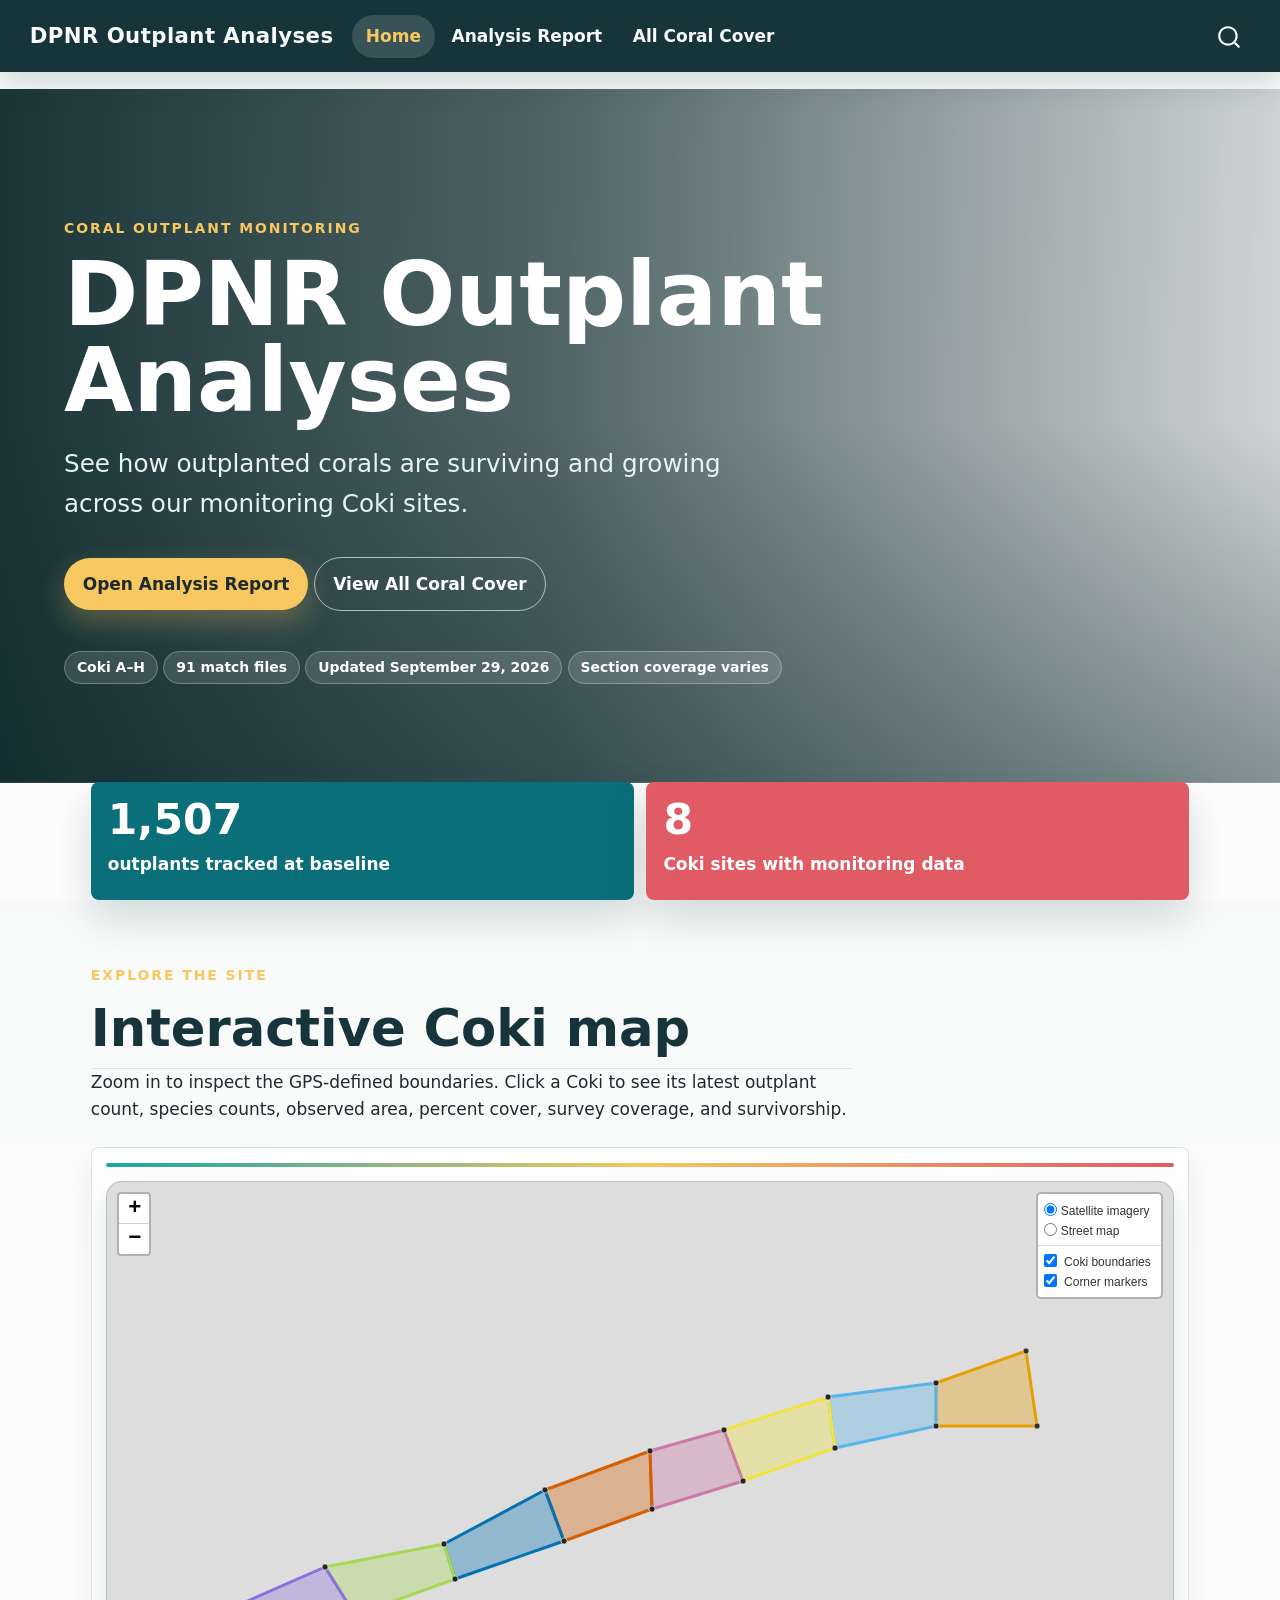
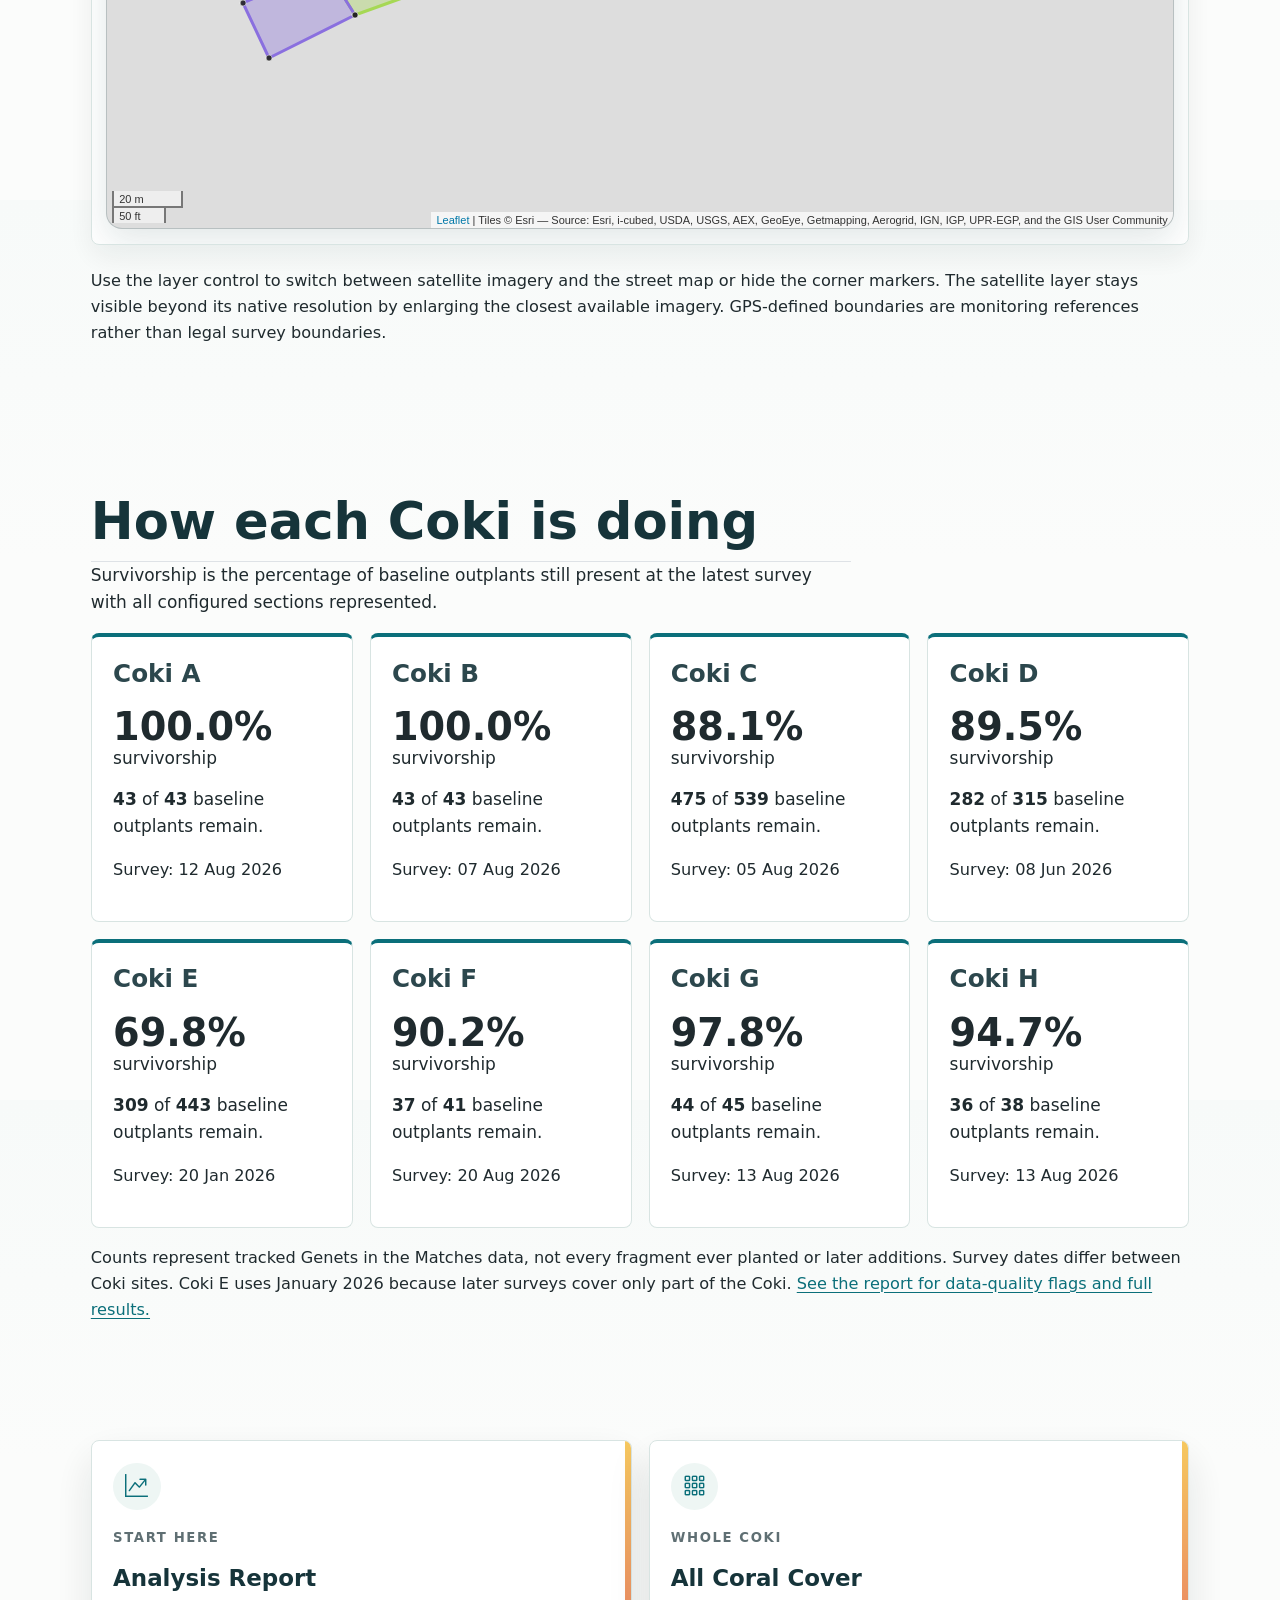
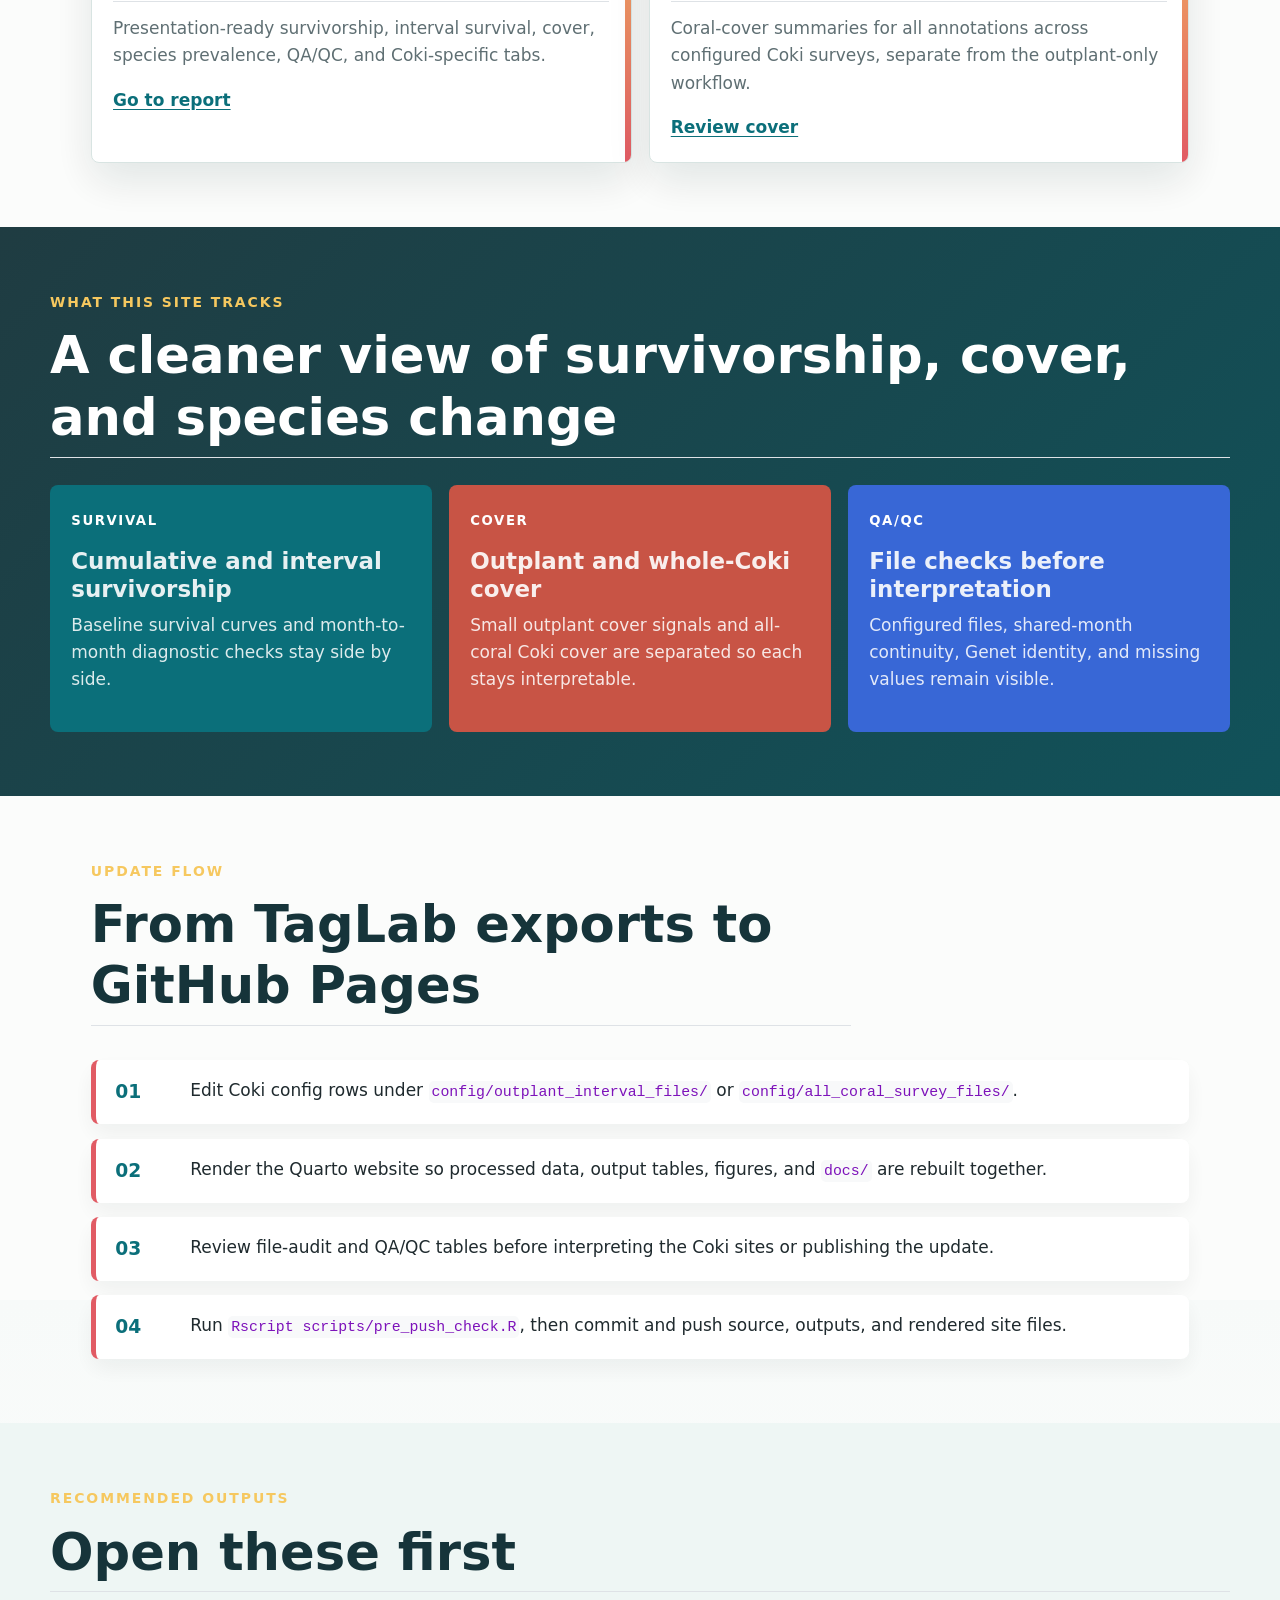
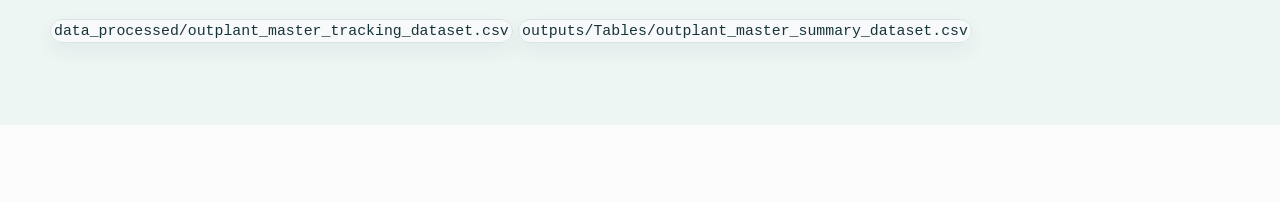
==== docs/index.html @ 427ce6a0 "Refresh cached report figures" ====
<!DOCTYPE html>
<html xmlns="http://www.w3.org/1999/xhtml" lang="en" xml:lang="en"><head>

<meta charset="utf-8">
<meta name="generator" content="quarto-1.5.57">

<meta name="viewport" content="width=device-width, initial-scale=1.0, user-scalable=yes">


<title>DPNR Outplant Analyses</title>
<style>
code{white-space: pre-wrap;}
span.smallcaps{font-variant: small-caps;}
div.columns{display: flex; gap: min(4vw, 1.5em);}
div.column{flex: auto; overflow-x: auto;}
div.hanging-indent{margin-left: 1.5em; text-indent: -1.5em;}
ul.task-list{list-style: none;}
ul.task-list li input[type="checkbox"] {
  width: 0.8em;
  margin: 0 0.8em 0.2em -1em; /* quarto-specific, see https://github.com/quarto-dev/quarto-cli/issues/4556 */ 
  vertical-align: middle;
}
</style>


<script src="site_libs/quarto-nav/quarto-nav.js"></script>
<script src="site_libs/quarto-nav/headroom.min.js"></script>
<script src="site_libs/clipboard/clipboard.min.js"></script>
<script src="site_libs/quarto-search/autocomplete.umd.js"></script>
<script src="site_libs/quarto-search/fuse.min.js"></script>
<script src="site_libs/quarto-search/quarto-search.js"></script>
<meta name="quarto:offset" content="./">
<script src="site_libs/quarto-html/quarto.js"></script>
<script src="site_libs/quarto-html/popper.min.js"></script>
<script src="site_libs/quarto-html/tippy.umd.min.js"></script>
<script src="site_libs/quarto-html/anchor.min.js"></script>
<link href="site_libs/quarto-html/tippy.css" rel="stylesheet">
<link href="site_libs/quarto-html/quarto-syntax-highlighting.css" rel="stylesheet" id="quarto-text-highlighting-styles">
<script src="site_libs/bootstrap/bootstrap.min.js"></script>
<link href="site_libs/bootstrap/bootstrap-icons.css" rel="stylesheet">
<link href="site_libs/bootstrap/bootstrap.min.css" rel="stylesheet" id="quarto-bootstrap" data-mode="light">
<script id="quarto-search-options" type="application/json">{
  "location": "navbar",
  "copy-button": false,
  "collapse-after": 3,
  "panel-placement": "end",
  "type": "overlay",
  "limit": 50,
  "keyboard-shortcut": [
    "f",
    "/",
    "s"
  ],
  "show-item-context": false,
  "language": {
    "search-no-results-text": "No results",
    "search-matching-documents-text": "matching documents",
    "search-copy-link-title": "Copy link to search",
    "search-hide-matches-text": "Hide additional matches",
    "search-more-match-text": "more match in this document",
    "search-more-matches-text": "more matches in this document",
    "search-clear-button-title": "Clear",
    "search-text-placeholder": "",
    "search-detached-cancel-button-title": "Cancel",
    "search-submit-button-title": "Submit",
    "search-label": "Search"
  }
}</script>
<link href="site_libs/htmltools-fill-0.5.8.1/fill.css" rel="stylesheet">
<script src="site_libs/htmlwidgets-1.6.4/htmlwidgets.js"></script>
<script src="site_libs/jquery-3.6.0/jquery-3.6.0.min.js"></script>
<link href="site_libs/leaflet-1.3.1/leaflet.css" rel="stylesheet">
<script src="site_libs/leaflet-1.3.1/leaflet.js"></script>
<link href="site_libs/leafletfix-1.0.0/leafletfix.css" rel="stylesheet">
<script src="site_libs/proj4-2.6.2/proj4.min.js"></script>
<script src="site_libs/Proj4Leaflet-1.0.1/proj4leaflet.js"></script>
<link href="site_libs/rstudio_leaflet-1.3.1/rstudio_leaflet.css" rel="stylesheet">
<script src="site_libs/leaflet-binding-2.2.3/leaflet.js"></script>
<script src="site_libs/leaflet-providers-2.0.0/leaflet-providers_2.0.0.js"></script>
<script src="site_libs/leaflet-providers-plugin-2.2.3/leaflet-providers-plugin.js"></script>


</head>

<body class="nav-fixed">

<div id="quarto-search-results"></div>
  <header id="quarto-header" class="headroom fixed-top">
    <nav class="navbar navbar-expand-lg " data-bs-theme="dark">
      <div class="navbar-container container-fluid">
      <div class="navbar-brand-container mx-auto">
    <a class="navbar-brand" href="./index.html">
    <span class="navbar-title">DPNR Outplant Analyses</span>
    </a>
  </div>
            <div id="quarto-search" class="" title="Search"></div>
          <button class="navbar-toggler" type="button" data-bs-toggle="collapse" data-bs-target="#navbarCollapse" aria-controls="navbarCollapse" role="menu" aria-expanded="false" aria-label="Toggle navigation" onclick="if (window.quartoToggleHeadroom) { window.quartoToggleHeadroom(); }">
  <span class="navbar-toggler-icon"></span>
</button>
          <div class="collapse navbar-collapse" id="navbarCollapse">
            <ul class="navbar-nav navbar-nav-scroll me-auto">
  <li class="nav-item">
    <a class="nav-link active" href="./index.html" aria-current="page"> 
<span class="menu-text">Home</span></a>
  </li>  
  <li class="nav-item">
    <a class="nav-link" href="./coral_survivorship_report.html"> 
<span class="menu-text">Analysis Report</span></a>
  </li>  
  <li class="nav-item">
    <a class="nav-link" href="./all_coral_cover.html"> 
<span class="menu-text">All Coral Cover</span></a>
  </li>  
</ul>
          </div> <!-- /navcollapse -->
            <div class="quarto-navbar-tools">
</div>
      </div> <!-- /container-fluid -->
    </nav>
</header>
<!-- content -->
<div id="quarto-content" class="quarto-container page-columns page-rows-contents page-layout-full page-navbar">
<!-- sidebar -->
<!-- margin-sidebar -->
    
<!-- main -->
<main class="content column-page" id="quarto-document-content">

<header id="title-block-header" class="quarto-title-block default">
<div class="quarto-title">
<h1 class="title">DPNR Outplant Analyses</h1>
</div>



<div class="quarto-title-meta column-page">

    
  
    
  </div>
  


</header>


<style>
#title-block-header {
  display: none;
}
</style>
<section class="site-hero" aria-labelledby="home-title">
<div class="site-hero__content">
<p class="site-kicker">
Coral outplant monitoring
</p>
<h1 id="home-title">
DPNR Outplant Analyses
</h1>
<p class="site-hero__lede">
See how outplanted corals are surviving and growing across our monitoring plots.
</p>
<div class="site-hero__actions" aria-label="Primary pages">
<p><a class="site-button site-button--primary" href="coral_survivorship_report.html">Open Analysis Report</a> <a class="site-button site-button--secondary" href="all_coral_cover.html">View All Coral Cover</a></p>
</div>
<div class="site-hero__chips" aria-label="Current report scope">
<p><span>Plots A–H</span> <span>91 match files</span> <span>Updated September 29, 2026</span> <span>Section coverage varies</span></p>
</div>
</div>
</section>
<section class="home-band home-band--metrics" aria-label="Outplant overview">
<div class="metric-strip">
<div class="metric-tile metric-tile--teal">
<span>1,507</span>
<p>
outplants tracked at baseline
</p>
</div>
<div class="metric-tile metric-tile--coral">
<span>8</span>
<p>
plots with monitoring data
</p>
</div>
</div>
</section>
<section class="home-band home-band--map" aria-label="Interactive Coki map">
<div class="home-section-heading">
<p class="site-kicker">
Explore the site
</p>
<h2 class="anchored">
Interactive Coki map
</h2>
<p>
Zoom in to inspect the GPS-defined boundaries. Click a Coki to see its latest outplant count, species counts, observed area, percent cover, survey coverage, and survivorship.
</p>
</div>
<div class="cell">
<div class="cell-output-display">
<div class="leaflet html-widget html-fill-item" id="htmlwidget-9a1871b6b55b2df17055" style="width:100%;height:500px;"></div>
<script type="application/json" data-for="htmlwidget-9a1871b6b55b2df17055">{"x":{"options":{"minZoom":15,"maxZoom":22,"crs":{"crsClass":"L.CRS.EPSG3857","code":null,"proj4def":null,"projectedBounds":null,"options":{}},"zoomControl":true},"calls":[{"method":"addProviderTiles","args":["Esri.WorldImagery",null,"Satellite imagery",{"minZoom":0,"maxZoom":22,"maxNativeZoom":19,"tileSize":256,"subdomains":"abc","errorTileUrl":"","tms":false,"noWrap":false,"zoomOffset":0,"zoomReverse":false,"opacity":1,"zIndex":1,"detectRetina":false}]},{"method":"addProviderTiles","args":["OpenStreetMap.Mapnik",null,"Street map",{"minZoom":0,"maxZoom":22,"maxNativeZoom":19,"tileSize":256,"subdomains":"abc","errorTileUrl":"","tms":false,"noWrap":false,"zoomOffset":0,"zoomReverse":false,"opacity":1,"zIndex":1,"detectRetina":false}]},{"method":"addPolygons","args":[[[[{"lng":[-64.86405999999999,-64.86403,-64.8643,-64.8643,-64.86405999999999],"lat":[18.35094,18.35075,18.35075,18.35086,18.35094]}]],[[{"lng":[-64.864589,-64.864572,-64.8643,-64.8643,-64.864589],"lat":[18.350825,18.350694,18.35075,18.35086,18.350825]}]],[[{"lng":[-64.864589,-64.864572,-64.864818,-64.864868,-64.864589],"lat":[18.350825,18.350694,18.35061,18.35074,18.350825]}]],[[{"lng":[-64.86506802,-64.86506299,-64.864818,-64.864868,-64.86506802],"lat":[18.35068703,18.350538,18.35061,18.35074,18.35068703]}]],[[{"lng":[-64.86506802,-64.86506299,-64.86529903,-64.86534798,-64.86506802],"lat":[18.35068703,18.350538,18.35045803,18.35058703,18.35068703]}]],[[{"lng":[-64.86562000000001,-64.86559,-64.86529903,-64.86534798,-64.86562000000001],"lat":[18.35045,18.35036,18.35045803,18.35058703,18.35045]}]],[[{"lng":[-64.86562000000001,-64.86559,-64.86586,-64.86593999999999,-64.86562000000001],"lat":[18.35045,18.35036,18.35027,18.35039,18.35045]}]],[[{"lng":[-64.86615999999999,-64.86609,-64.86586,-64.86593999999999,-64.86615999999999],"lat":[18.3503,18.35016,18.35027,18.35039,18.3503]}]]],null,"Coki boundaries",{"interactive":true,"className":"","stroke":true,"color":["#E69F00","#56B4E9","#F0E442","#CC79A7","#D55E00","#0072B2","#A6D854","#8A6FDF"],"weight":3,"opacity":1,"fill":true,"fillColor":["#E69F00","#56B4E9","#F0E442","#CC79A7","#D55E00","#0072B2","#A6D854","#8A6FDF"],"fillOpacity":0.34,"smoothFactor":1,"noClip":false},["<div class='coki-map-popup'><h3>Coki A<\/h3><p><strong>Latest outplant snapshot:<\/strong> 12 Aug 2026<br><strong>Survey coverage:<\/strong> All configured sections<\/p><p><strong>Outplants present:<\/strong> 43<br><strong>Observed outplant area:<\/strong> 0.0755 m²<br><strong>Outplant cover:<\/strong> 0.0157% of the 480 m² Coki<\/p><p><strong>Species counts<\/strong><\/p><ul><li><em>Porites porites<\/em>: 24<\/li><li><em>Orbicella annularis<\/em>: 19<\/li><\/ul><p><strong>Cumulative survivorship:<\/strong> 100.0% (43 of 43)<br><small>Latest complete-section survivorship survey: 12 Aug 2026<\/small><\/p><\/div>","<div class='coki-map-popup'><h3>Coki B<\/h3><p><strong>Latest outplant snapshot:<\/strong> 07 Aug 2026<br><strong>Survey coverage:<\/strong> All configured sections<\/p><p><strong>Outplants present:<\/strong> 75<br><strong>Observed outplant area:<\/strong> 0.0927 m²<br><strong>Outplant cover:<\/strong> 0.0193% of the 480 m² Coki<\/p><p><strong>Species counts<\/strong><\/p><ul><li><em>Porites porites<\/em>: 27<\/li><li><em>Orbicella annularis<\/em>: 24<\/li><li><em>Montastraea cavernosa<\/em>: 23<\/li><li><em>Pseudodiploria strigosa<\/em>: 1<\/li><\/ul><p><strong>Cumulative survivorship:<\/strong> 100.0% (43 of 43)<br><small>Latest complete-section survivorship survey: 07 Aug 2026<\/small><\/p><\/div>","<div class='coki-map-popup'><h3>Coki C<\/h3><p><strong>Latest outplant snapshot:<\/strong> 05 Aug 2026<br><strong>Survey coverage:<\/strong> All configured sections<\/p><p><strong>Outplants present:<\/strong> 498<br><strong>Observed outplant area:<\/strong> 0.3278 m²<br><strong>Outplant cover:<\/strong> 0.0683% of the 480 m² Coki<\/p><p><strong>Species counts<\/strong><\/p><ul><li><em>Montastraea cavernosa<\/em>: 165<\/li><li><em>Porites porites<\/em>: 160<\/li><li><em>Orbicella franksi<\/em>: 120<\/li><li><em>Orbicella annularis<\/em>: 38<\/li><li><em>Orbicella faveolata<\/em>: 15<\/li><\/ul><p><strong>Cumulative survivorship:<\/strong> 88.1% (475 of 539)<br><small>Latest complete-section survivorship survey: 05 Aug 2026<\/small><\/p><\/div>","<div class='coki-map-popup'><h3>Coki D<\/h3><p><strong>Latest outplant snapshot:<\/strong> 08 Jun 2026<br><strong>Survey coverage:<\/strong> All configured sections<\/p><p><strong>Outplants present:<\/strong> 282<br><strong>Observed outplant area:<\/strong> 0.2134 m²<br><strong>Outplant cover:<\/strong> 0.0445% of the 480 m² Coki<\/p><p><strong>Species counts<\/strong><\/p><ul><li><em>Porites porites<\/em>: 157<\/li><li><em>Orbicella annularis<\/em>: 65<\/li><li><em>Montastraea cavernosa<\/em>: 47<\/li><li><em>Orbicella franksi<\/em>: 11<\/li><li><em>Unidentified coral<\/em>: 2<\/li><\/ul><p><strong>Cumulative survivorship:<\/strong> 89.5% (282 of 315)<br><small>Latest complete-section survivorship survey: 08 Jun 2026<\/small><\/p><\/div>","<div class='coki-map-popup'><h3>Coki E<\/h3><p><strong>Latest outplant snapshot:<\/strong> 04 May 2026<br><strong>Survey coverage:<\/strong> Partial coverage: 2 of 4 sections<\/p><p><strong>Outplants present:<\/strong> 574<br><strong>Observed outplant area:<\/strong> 0.7230 m²<br><strong>Outplant cover:<\/strong> 0.1506% of the 480 m² Coki<\/p><p><strong>Species counts<\/strong><\/p><ul><li><em>Orbicella annularis<\/em>: 233<\/li><li><em>Pseudodiploria strigosa<\/em>: 135<\/li><li><em>Montastraea cavernosa<\/em>: 60<\/li><li><em>Orbicella franksi<\/em>: 53<\/li><li><em>Diploria labyrinthiformis<\/em>: 45<\/li><li><em>Orbicella faveolata<\/em>: 42<\/li><li><em>Acropora palmata<\/em>: 5<\/li><li><em>Acropora cervicornis<\/em>: 1<\/li><\/ul><p><strong>Cumulative survivorship:<\/strong> 69.8% (309 of 443)<br><small>Latest complete-section survivorship survey: 20 Jan 2026<\/small><\/p><\/div>","<div class='coki-map-popup'><h3>Coki F<\/h3><p><strong>Latest outplant snapshot:<\/strong> 20 Aug 2026<br><strong>Survey coverage:<\/strong> All configured sections<\/p><p><strong>Outplants present:<\/strong> 38<br><strong>Observed outplant area:<\/strong> 0.0520 m²<br><strong>Outplant cover:<\/strong> 0.0108% of the 480 m² Coki<\/p><p><strong>Species counts<\/strong><\/p><ul><li><em>Orbicella annularis<\/em>: 19<\/li><li><em>Porites porites<\/em>: 19<\/li><\/ul><p><strong>Cumulative survivorship:<\/strong> 90.2% (37 of 41)<br><small>Latest complete-section survivorship survey: 20 Aug 2026<\/small><\/p><\/div>","<div class='coki-map-popup'><h3>Coki G<\/h3><p><strong>Latest outplant snapshot:<\/strong> 13 Aug 2026<br><strong>Survey coverage:<\/strong> All configured sections<\/p><p><strong>Outplants present:<\/strong> 44<br><strong>Observed outplant area:<\/strong> 0.0626 m²<br><strong>Outplant cover:<\/strong> 0.0130% of the 480 m² Coki<\/p><p><strong>Species counts<\/strong><\/p><ul><li><em>Porites porites<\/em>: 27<\/li><li><em>Orbicella annularis<\/em>: 17<\/li><\/ul><p><strong>Cumulative survivorship:<\/strong> 97.8% (44 of 45)<br><small>Latest complete-section survivorship survey: 13 Aug 2026<\/small><\/p><\/div>","<div class='coki-map-popup'><h3>Coki H<\/h3><p><strong>Latest outplant snapshot:<\/strong> 13 Aug 2026<br><strong>Survey coverage:<\/strong> All configured sections<\/p><p><strong>Outplants present:<\/strong> 40<br><strong>Observed outplant area:<\/strong> 0.0546 m²<br><strong>Outplant cover:<\/strong> 0.0114% of the 480 m² Coki<\/p><p><strong>Species counts<\/strong><\/p><ul><li><em>Porites porites<\/em>: 22<\/li><li><em>Orbicella annularis<\/em>: 18<\/li><\/ul><p><strong>Cumulative survivorship:<\/strong> 94.7% (36 of 38)<br><small>Latest complete-section survivorship survey: 13 Aug 2026<\/small><\/p><\/div>"],null,["Coki A","Coki B","Coki C","Coki D","Coki E","Coki F","Coki G","Coki H"],{"interactive":false,"permanent":true,"direction":"center","opacity":1,"offset":[0,0],"textsize":"10px","textOnly":true,"style":{"font-weight":"700","font-size":"13px","color":"#ffffff","text-shadow":"0 1px 3px #000"},"className":"","sticky":true},{"weight":5,"fillOpacity":0.55,"bringToFront":true}]},{"method":"addCircleMarkers","args":[[18.35094,18.35075,18.35075,18.35086,18.350825,18.350694,18.35075,18.35086,18.350825,18.350694,18.35061,18.35074,18.35068703,18.350538,18.35061,18.35074,18.35068703,18.350538,18.35045803,18.35058703,18.35045,18.35036,18.35045803,18.35058703,18.35045,18.35036,18.35027,18.35039,18.3503,18.35016,18.35027,18.35039],[-64.86405999999999,-64.86403,-64.8643,-64.8643,-64.864589,-64.864572,-64.8643,-64.8643,-64.864589,-64.864572,-64.864818,-64.864868,-64.86506802,-64.86506299,-64.864818,-64.864868,-64.86506802,-64.86506299,-64.86529903,-64.86534798,-64.86562000000001,-64.86559,-64.86529903,-64.86534798,-64.86562000000001,-64.86559,-64.86586,-64.86593999999999,-64.86615999999999,-64.86609,-64.86586,-64.86593999999999],3,null,"Corner markers",{"interactive":true,"className":"","stroke":true,"color":"#ffffff","weight":1,"opacity":0.5,"fill":true,"fillColor":"#222222","fillOpacity":0.9},null,null,["<strong>Coki A M1<\/strong><br>Latitude: 18.3509400<br>Longitude: -64.8640600<br>Depth: 49.0 ft (14.94 m)","<strong>Coki A M2<\/strong><br>Latitude: 18.3507500<br>Longitude: -64.8640300<br>Depth: 31.0 ft (9.45 m)","<strong>Coki A M3<\/strong><br>Latitude: 18.3507500<br>Longitude: -64.8643000<br>Depth: 30.0 ft (9.14 m)","<strong>Coki A M4<\/strong><br>Latitude: 18.3508600<br>Longitude: -64.8643000<br>Depth: 51.0 ft (15.54 m)","<strong>Coki B M1<\/strong><br>Latitude: 18.3508250<br>Longitude: -64.8645890<br>Depth: 45.0 ft (13.72 m)","<strong>Coki B M2<\/strong><br>Latitude: 18.3506940<br>Longitude: -64.8645720<br>Depth: 25.0 ft (7.62 m)","<strong>Coki B M3<\/strong><br>Latitude: 18.3507500<br>Longitude: -64.8643000<br>Depth: 30.0 ft (9.14 m)","<strong>Coki B M4<\/strong><br>Latitude: 18.3508600<br>Longitude: -64.8643000<br>Depth: 51.0 ft (15.54 m)","<strong>Coki C M1<\/strong><br>Latitude: 18.3508250<br>Longitude: -64.8645890<br>Depth: 45.0 ft (13.72 m)","<strong>Coki C M2<\/strong><br>Latitude: 18.3506940<br>Longitude: -64.8645720<br>Depth: 25.0 ft (7.62 m)","<strong>Coki C M3<\/strong><br>Latitude: 18.3506100<br>Longitude: -64.8648180<br>Depth: 22.0 ft (6.71 m)","<strong>Coki C M4<\/strong><br>Latitude: 18.3507400<br>Longitude: -64.8648680<br>Depth: 42.0 ft (12.80 m)","<strong>Coki D M1<\/strong><br>Latitude: 18.3506870<br>Longitude: -64.8650680<br>Depth: 42.0 ft (12.80 m)","<strong>Coki D M2<\/strong><br>Latitude: 18.3505380<br>Longitude: -64.8650630<br>Depth: 22.0 ft (6.71 m)","<strong>Coki D M3<\/strong><br>Latitude: 18.3506100<br>Longitude: -64.8648180<br>Depth: 22.0 ft (6.71 m)","<strong>Coki D M4<\/strong><br>Latitude: 18.3507400<br>Longitude: -64.8648680<br>Depth: 41.0 ft (12.50 m)","<strong>Coki E M1<\/strong><br>Latitude: 18.3506870<br>Longitude: -64.8650680<br>Depth: 42.0 ft (12.80 m)","<strong>Coki E M2<\/strong><br>Latitude: 18.3505380<br>Longitude: -64.8650630<br>Depth: 22.0 ft (6.71 m)","<strong>Coki E M3<\/strong><br>Latitude: 18.3504580<br>Longitude: -64.8652990<br>Depth: 22.0 ft (6.71 m)","<strong>Coki E M4<\/strong><br>Latitude: 18.3505870<br>Longitude: -64.8653480<br>Depth: 41.0 ft (12.50 m)","<strong>Coki F M1<\/strong><br>Latitude: 18.3504500<br>Longitude: -64.8656200<br>Depth: 37.0 ft (11.28 m)","<strong>Coki F M2<\/strong><br>Latitude: 18.3503600<br>Longitude: -64.8655900<br>Depth: 20.0 ft (6.10 m)","<strong>Coki F M3<\/strong><br>Latitude: 18.3504580<br>Longitude: -64.8652990<br>Depth: 22.0 ft (6.71 m)","<strong>Coki F M4<\/strong><br>Latitude: 18.3505870<br>Longitude: -64.8653480<br>Depth: 41.0 ft (12.50 m)","<strong>Coki G M1<\/strong><br>Latitude: 18.3504500<br>Longitude: -64.8656200<br>Depth: 37.0 ft (11.28 m)","<strong>Coki G M2<\/strong><br>Latitude: 18.3503600<br>Longitude: -64.8655900<br>Depth: 20.0 ft (6.10 m)","<strong>Coki G M3<\/strong><br>Latitude: 18.3502700<br>Longitude: -64.8658600<br>Depth: 21.0 ft (6.40 m)","<strong>Coki G M4<\/strong><br>Latitude: 18.3503900<br>Longitude: -64.8659400<br>Depth: 38.0 ft (11.58 m)","<strong>Coki H M1<\/strong><br>Latitude: 18.3503000<br>Longitude: -64.8661600<br>Depth: 33.0 ft (10.06 m)","<strong>Coki H M2<\/strong><br>Latitude: 18.3501600<br>Longitude: -64.8660900<br>Depth: 19.0 ft (5.79 m)","<strong>Coki H M3<\/strong><br>Latitude: 18.3502700<br>Longitude: -64.8658600<br>Depth: 21.0 ft (6.40 m)","<strong>Coki H M4<\/strong><br>Latitude: 18.3503900<br>Longitude: -64.8659400<br>Depth: 38.0 ft (11.58 m)"],null,null,{"interactive":false,"permanent":false,"direction":"auto","opacity":1,"offset":[0,0],"textsize":"10px","textOnly":false,"className":"","sticky":true},null]},{"method":"addLayersControl","args":[["Satellite imagery","Street map"],["Coki boundaries","Corner markers"],{"collapsed":false,"autoZIndex":true,"position":"topright"}]},{"method":"addScaleBar","args":[{"maxWidth":100,"metric":true,"imperial":true,"updateWhenIdle":true,"position":"bottomleft"}]}],"limits":{"lat":[18.35016,18.35094],"lng":[-64.86615999999999,-64.86403]},"fitBounds":[18.35016,-64.86615999999999,18.35094,-64.86403,[]]},"evals":[],"jsHooks":[]}</script>
</div>
</div>
<p class="overview-note">
Use the layer control to switch between satellite imagery and the street map or hide the corner markers. The satellite layer stays visible beyond its native resolution by enlarging the closest available imagery. GPS-defined boundaries are monitoring references rather than legal survey boundaries.
</p>
</section>
<section class="home-band" aria-label="Survivorship by plot">
<div class="home-section-heading">
<h2 class="anchored">
How each plot is doing
</h2>
<p>
Survivorship is the percentage of baseline outplants still present at the latest survey with all configured sections represented.
</p>
</div>
<div class="plot-overview-grid">
<article class="plot-overview-card">
<h3 class="anchored">
Plot A
</h3>
<p class="plot-overview-value">
100.0%<span>survivorship</span>
</p>
<p>
<strong>43</strong> of <strong>43</strong> baseline outplants remain.
</p>
<p class="plot-overview-date">
Survey: 12 Aug 2026
</p>
</article>
<article class="plot-overview-card">
<h3 class="anchored">
Plot B
</h3>
<p class="plot-overview-value">
100.0%<span>survivorship</span>
</p>
<p>
<strong>43</strong> of <strong>43</strong> baseline outplants remain.
</p>
<p class="plot-overview-date">
Survey: 07 Aug 2026
</p>
</article>
<article class="plot-overview-card">
<h3 class="anchored">
Plot C
</h3>
<p class="plot-overview-value">
88.1%<span>survivorship</span>
</p>
<p>
<strong>475</strong> of <strong>539</strong> baseline outplants remain.
</p>
<p class="plot-overview-date">
Survey: 05 Aug 2026
</p>
</article>
<article class="plot-overview-card">
<h3 class="anchored">
Plot D
</h3>
<p class="plot-overview-value">
89.5%<span>survivorship</span>
</p>
<p>
<strong>282</strong> of <strong>315</strong> baseline outplants remain.
</p>
<p class="plot-overview-date">
Survey: 08 Jun 2026
</p>
</article>
<article class="plot-overview-card">
<h3 class="anchored">
Plot E
</h3>
<p class="plot-overview-value">
69.8%<span>survivorship</span>
</p>
<p>
<strong>309</strong> of <strong>443</strong> baseline outplants remain.
</p>
<p class="plot-overview-date">
Survey: 20 Jan 2026
</p>
</article>
<article class="plot-overview-card">
<h3 class="anchored">
Plot F
</h3>
<p class="plot-overview-value">
90.2%<span>survivorship</span>
</p>
<p>
<strong>37</strong> of <strong>41</strong> baseline outplants remain.
</p>
<p class="plot-overview-date">
Survey: 20 Aug 2026
</p>
</article>
<article class="plot-overview-card">
<h3 class="anchored">
Plot G
</h3>
<p class="plot-overview-value">
97.8%<span>survivorship</span>
</p>
<p>
<strong>44</strong> of <strong>45</strong> baseline outplants remain.
</p>
<p class="plot-overview-date">
Survey: 13 Aug 2026
</p>
</article>
<article class="plot-overview-card">
<h3 class="anchored">
Plot H
</h3>
<p class="plot-overview-value">
94.7%<span>survivorship</span>
</p>
<p>
<strong>36</strong> of <strong>38</strong> baseline outplants remain.
</p>
<p class="plot-overview-date">
Survey: 13 Aug 2026
</p>
</article>
</div>
<p class="overview-note">
Counts represent tracked Genets in the Matches data, not every fragment ever planted or later additions. Survey dates differ between plots. Plot E uses January 2026 because later surveys cover only part of the plot. <a href="coral_survivorship_report.html">See the report for data-quality flags and full results.</a>
</p>
</section>
<section class="home-band home-band--intro" aria-label="Project overview">
<div class="home-grid home-grid--two">
<article class="home-feature">
<i class="bi bi-graph-up-arrow home-feature__icon" aria-hidden="true"></i>
<p class="home-feature__label">
Start here
</p>
<h2 class="anchored">
Analysis Report
</h2>
<p>
Presentation-ready survivorship, interval survival, cover, species prevalence, QA/QC, and plot-specific tabs.
</p>
<a href="coral_survivorship_report.html">Go to report</a>
</article>
<article class="home-feature">
<i class="bi bi-grid-3x3-gap home-feature__icon" aria-hidden="true"></i>
<p class="home-feature__label">
Whole plot
</p>
<h2 class="anchored">
All Coral Cover
</h2>
<p>
Coral-cover summaries for all annotations across configured plot surveys, separate from the outplant-only workflow.
</p>
<a href="all_coral_cover.html">Review cover</a>
</article>
</div>
</section>
<section class="home-band home-band--reef" aria-label="Analysis highlights">
<div class="home-section-heading">
<p class="site-kicker">
What this site tracks
</p>
<h2 class="anchored">
A cleaner view of survivorship, cover, and species change
</h2>
</div>
<div class="reef-grid">
<article class="reef-card reef-card--survival">
<span>Survival</span>
<h3 class="anchored">
Cumulative and interval survivorship
</h3>
<p>
Baseline survival curves and month-to-month diagnostic checks stay side by side.
</p>
</article>
<article class="reef-card reef-card--cover">
<span>Cover</span>
<h3 class="anchored">
Outplant and whole-plot cover
</h3>
<p>
Small outplant cover signals and all-coral plot cover are separated so each stays interpretable.
</p>
</article>
<article class="reef-card reef-card--qa">
<span>QA/QC</span>
<h3 class="anchored">
File checks before interpretation
</h3>
<p>
Configured files, shared-month continuity, Genet identity, and missing values remain visible.
</p>
</article>
</div>
</section>
<section class="home-band" aria-label="Update workflow">
<div class="home-section-heading">
<p class="site-kicker">
Update flow
</p>
<h2 class="anchored">
From TagLab exports to GitHub Pages
</h2>
</div>
<ol class="workflow-list">
<li>
<span>01</span>
<p>
Edit plot config rows under <code>config/outplant_interval_files/</code> or <code>config/all_coral_survey_files/</code>.
</p>
</li>
<li>
<span>02</span>
<p>
Render the Quarto website so processed data, output tables, figures, and <code>docs/</code> are rebuilt together.
</p>
</li>
<li>
<span>03</span>
<p>
Review file-audit and QA/QC tables before interpreting the plots or publishing the update.
</p>
</li>
<li>
<span>04</span>
<p>
Run <code>Rscript scripts/pre_push_check.R</code>, then commit and push source, outputs, and rendered site files.
</p>
</li>
</ol>
</section>
<section class="home-band home-band--outputs" aria-label="Recommended outputs">
<div class="home-section-heading">
<p class="site-kicker">
Recommended outputs
</p>
<h2 class="anchored">
Open these first
</h2>
</div>
<div class="output-strip">
<p><code>data_processed/outplant_master_tracking_dataset.csv</code> <code>outputs/Tables/outplant_master_summary_dataset.csv</code></p>
</div>
</section>



</main> <!-- /main -->
<script>
document.addEventListener("DOMContentLoaded", () => {
  // Figure filenames are stable across Quarto renders. Add a release version so
  // browsers do not reuse an older SVG after chart axes or labels change.
  for (const image of document.querySelectorAll('img[src*="/figure-html/"]')) {
    const figureUrl = new URL(image.getAttribute("src"), document.baseURI);
    figureUrl.searchParams.set("v", "20260929-exact-dates");
    image.src = figureUrl.href;
  }

  const excluded = new Set(["CODE", "PRE", "SCRIPT", "STYLE", "TEXTAREA"]);
  const walker = document.createTreeWalker(document.body, NodeFilter.SHOW_TEXT);
  const nodes = [];

  while (walker.nextNode()) {
    nodes.push(walker.currentNode);
  }

  for (const node of nodes) {
    let parent = node.parentElement;
    let skip = false;

    while (parent) {
      if (excluded.has(parent.tagName)) {
        skip = true;
        break;
      }
      parent = parent.parentElement;
    }

    if (skip) continue;

    node.nodeValue = node.nodeValue
      .replace(/\bPlots? ([A-H])\b/g, "Coki $1")
      .replace(/\bPlots\b/g, "Coki sites")
      .replace(/\bplots\b/g, "Coki sites")
      .replace(/\bPlot\b/g, "Coki")
      .replace(/\bplot\b/g, "Coki");
  }
});
</script>
<script id="quarto-html-after-body" type="application/javascript">
window.document.addEventListener("DOMContentLoaded", function (event) {
  const toggleBodyColorMode = (bsSheetEl) => {
    const mode = bsSheetEl.getAttribute("data-mode");
    const bodyEl = window.document.querySelector("body");
    if (mode === "dark") {
      bodyEl.classList.add("quarto-dark");
      bodyEl.classList.remove("quarto-light");
    } else {
      bodyEl.classList.add("quarto-light");
      bodyEl.classList.remove("quarto-dark");
    }
  }
  const toggleBodyColorPrimary = () => {
    const bsSheetEl = window.document.querySelector("link#quarto-bootstrap");
    if (bsSheetEl) {
      toggleBodyColorMode(bsSheetEl);
    }
  }
  toggleBodyColorPrimary();  
  const icon = "";
  const anchorJS = new window.AnchorJS();
  anchorJS.options = {
    placement: 'right',
    icon: icon
  };
  anchorJS.add('.anchored');
  const isCodeAnnotation = (el) => {
    for (const clz of el.classList) {
      if (clz.startsWith('code-annotation-')) {                     
        return true;
      }
    }
    return false;
  }
  const onCopySuccess = function(e) {
    // button target
    const button = e.trigger;
    // don't keep focus
    button.blur();
    // flash "checked"
    button.classList.add('code-copy-button-checked');
    var currentTitle = button.getAttribute("title");
    button.setAttribute("title", "Copied!");
    let tooltip;
    if (window.bootstrap) {
      button.setAttribute("data-bs-toggle", "tooltip");
      button.setAttribute("data-bs-placement", "left");
      button.setAttribute("data-bs-title", "Copied!");
      tooltip = new bootstrap.Tooltip(button, 
        { trigger: "manual", 
          customClass: "code-copy-button-tooltip",
          offset: [0, -8]});
      tooltip.show();    
    }
    setTimeout(function() {
      if (tooltip) {
        tooltip.hide();
        button.removeAttribute("data-bs-title");
        button.removeAttribute("data-bs-toggle");
        button.removeAttribute("data-bs-placement");
      }
      button.setAttribute("title", currentTitle);
      button.classList.remove('code-copy-button-checked');
    }, 1000);
    // clear code selection
    e.clearSelection();
  }
  const getTextToCopy = function(trigger) {
      const codeEl = trigger.previousElementSibling.cloneNode(true);
      for (const childEl of codeEl.children) {
        if (isCodeAnnotation(childEl)) {
          childEl.remove();
        }
      }
      return codeEl.innerText;
  }
  const clipboard = new window.ClipboardJS('.code-copy-button:not([data-in-quarto-modal])', {
    text: getTextToCopy
  });
  clipboard.on('success', onCopySuccess);
  if (window.document.getElementById('quarto-embedded-source-code-modal')) {
    // For code content inside modals, clipBoardJS needs to be initialized with a container option
    // TODO: Check when it could be a function (https://github.com/zenorocha/clipboard.js/issues/860)
    const clipboardModal = new window.ClipboardJS('.code-copy-button[data-in-quarto-modal]', {
      text: getTextToCopy,
      container: window.document.getElementById('quarto-embedded-source-code-modal')
    });
    clipboardModal.on('success', onCopySuccess);
  }
    var localhostRegex = new RegExp(/^(?:http|https):\/\/localhost\:?[0-9]*\//);
    var mailtoRegex = new RegExp(/^mailto:/);
      var filterRegex = new RegExp('/' + window.location.host + '/');
    var isInternal = (href) => {
        return filterRegex.test(href) || localhostRegex.test(href) || mailtoRegex.test(href);
    }
    // Inspect non-navigation links and adorn them if external
 	var links = window.document.querySelectorAll('a[href]:not(.nav-link):not(.navbar-brand):not(.toc-action):not(.sidebar-link):not(.sidebar-item-toggle):not(.pagination-link):not(.no-external):not([aria-hidden]):not(.dropdown-item):not(.quarto-navigation-tool):not(.about-link)');
    for (var i=0; i<links.length; i++) {
      const link = links[i];
      if (!isInternal(link.href)) {
        // undo the damage that might have been done by quarto-nav.js in the case of
        // links that we want to consider external
        if (link.dataset.originalHref !== undefined) {
          link.href = link.dataset.originalHref;
        }
      }
    }
  function tippyHover(el, contentFn, onTriggerFn, onUntriggerFn) {
    const config = {
      allowHTML: true,
      maxWidth: 500,
      delay: 100,
      arrow: false,
      appendTo: function(el) {
          return el.parentElement;
      },
      interactive: true,
      interactiveBorder: 10,
      theme: 'quarto',
      placement: 'bottom-start',
    };
    if (contentFn) {
      config.content = contentFn;
    }
    if (onTriggerFn) {
      config.onTrigger = onTriggerFn;
    }
    if (onUntriggerFn) {
      config.onUntrigger = onUntriggerFn;
    }
    window.tippy(el, config); 
  }
  const noterefs = window.document.querySelectorAll('a[role="doc-noteref"]');
  for (var i=0; i<noterefs.length; i++) {
    const ref = noterefs[i];
    tippyHover(ref, function() {
      // use id or data attribute instead here
      let href = ref.getAttribute('data-footnote-href') || ref.getAttribute('href');
      try { href = new URL(href).hash; } catch {}
      const id = href.replace(/^#\/?/, "");
      const note = window.document.getElementById(id);
      if (note) {
        return note.innerHTML;
      } else {
        return "";
      }
    });
  }
  const xrefs = window.document.querySelectorAll('a.quarto-xref');
  const processXRef = (id, note) => {
    // Strip column container classes
    const stripColumnClz = (el) => {
      el.classList.remove("page-full", "page-columns");
      if (el.children) {
        for (const child of el.children) {
          stripColumnClz(child);
        }
      }
    }
    stripColumnClz(note)
    if (id === null || id.startsWith('sec-')) {
      // Special case sections, only their first couple elements
      const container = document.createElement("div");
      if (note.children && note.children.length > 2) {
        container.appendChild(note.children[0].cloneNode(true));
        for (let i = 1; i < note.children.length; i++) {
          const child = note.children[i];
          if (child.tagName === "P" && child.innerText === "") {
            continue;
          } else {
            container.appendChild(child.cloneNode(true));
            break;
          }
        }
        if (window.Quarto?.typesetMath) {
          window.Quarto.typesetMath(container);
        }
        return container.innerHTML
      } else {
        if (window.Quarto?.typesetMath) {
          window.Quarto.typesetMath(note);
        }
        return note.innerHTML;
      }
    } else {
      // Remove any anchor links if they are present
      const anchorLink = note.querySelector('a.anchorjs-link');
      if (anchorLink) {
        anchorLink.remove();
      }
      if (window.Quarto?.typesetMath) {
        window.Quarto.typesetMath(note);
      }
      // TODO in 1.5, we should make sure this works without a callout special case
      if (note.classList.contains("callout")) {
        return note.outerHTML;
      } else {
        return note.innerHTML;
      }
    }
  }
  for (var i=0; i<xrefs.length; i++) {
    const xref = xrefs[i];
    tippyHover(xref, undefined, function(instance) {
      instance.disable();
      let url = xref.getAttribute('href');
      let hash = undefined; 
      if (url.startsWith('#')) {
        hash = url;
      } else {
        try { hash = new URL(url).hash; } catch {}
      }
      if (hash) {
        const id = hash.replace(/^#\/?/, "");
        const note = window.document.getElementById(id);
        if (note !== null) {
          try {
            const html = processXRef(id, note.cloneNode(true));
            instance.setContent(html);
          } finally {
            instance.enable();
            instance.show();
          }
        } else {
          // See if we can fetch this
          fetch(url.split('#')[0])
          .then(res => res.text())
          .then(html => {
            const parser = new DOMParser();
            const htmlDoc = parser.parseFromString(html, "text/html");
            const note = htmlDoc.getElementById(id);
            if (note !== null) {
              const html = processXRef(id, note);
              instance.setContent(html);
            } 
          }).finally(() => {
            instance.enable();
            instance.show();
          });
        }
      } else {
        // See if we can fetch a full url (with no hash to target)
        // This is a special case and we should probably do some content thinning / targeting
        fetch(url)
        .then(res => res.text())
        .then(html => {
          const parser = new DOMParser();
          const htmlDoc = parser.parseFromString(html, "text/html");
          const note = htmlDoc.querySelector('main.content');
          if (note !== null) {
            // This should only happen for chapter cross references
            // (since there is no id in the URL)
            // remove the first header
            if (note.children.length > 0 && note.children[0].tagName === "HEADER") {
              note.children[0].remove();
            }
            const html = processXRef(null, note);
            instance.setContent(html);
          } 
        }).finally(() => {
          instance.enable();
          instance.show();
        });
      }
    }, function(instance) {
    });
  }
      let selectedAnnoteEl;
      const selectorForAnnotation = ( cell, annotation) => {
        let cellAttr = 'data-code-cell="' + cell + '"';
        let lineAttr = 'data-code-annotation="' +  annotation + '"';
        const selector = 'span[' + cellAttr + '][' + lineAttr + ']';
        return selector;
      }
      const selectCodeLines = (annoteEl) => {
        const doc = window.document;
        const targetCell = annoteEl.getAttribute("data-target-cell");
        const targetAnnotation = annoteEl.getAttribute("data-target-annotation");
        const annoteSpan = window.document.querySelector(selectorForAnnotation(targetCell, targetAnnotation));
        const lines = annoteSpan.getAttribute("data-code-lines").split(",");
        const lineIds = lines.map((line) => {
          return targetCell + "-" + line;
        })
        let top = null;
        let height = null;
        let parent = null;
        if (lineIds.length > 0) {
            //compute the position of the single el (top and bottom and make a div)
            const el = window.document.getElementById(lineIds[0]);
            top = el.offsetTop;
            height = el.offsetHeight;
            parent = el.parentElement.parentElement;
          if (lineIds.length > 1) {
            const lastEl = window.document.getElementById(lineIds[lineIds.length - 1]);
            const bottom = lastEl.offsetTop + lastEl.offsetHeight;
            height = bottom - top;
          }
          if (top !== null && height !== null && parent !== null) {
            // cook up a div (if necessary) and position it 
            let div = window.document.getElementById("code-annotation-line-highlight");
            if (div === null) {
              div = window.document.createElement("div");
              div.setAttribute("id", "code-annotation-line-highlight");
              div.style.position = 'absolute';
              parent.appendChild(div);
            }
            div.style.top = top - 2 + "px";
            div.style.height = height + 4 + "px";
            div.style.left = 0;
            let gutterDiv = window.document.getElementById("code-annotation-line-highlight-gutter");
            if (gutterDiv === null) {
              gutterDiv = window.document.createElement("div");
              gutterDiv.setAttribute("id", "code-annotation-line-highlight-gutter");
              gutterDiv.style.position = 'absolute';
              const codeCell = window.document.getElementById(targetCell);
              const gutter = codeCell.querySelector('.code-annotation-gutter');
              gutter.appendChild(gutterDiv);
            }
            gutterDiv.style.top = top - 2 + "px";
            gutterDiv.style.height = height + 4 + "px";
          }
          selectedAnnoteEl = annoteEl;
        }
      };
      const unselectCodeLines = () => {
        const elementsIds = ["code-annotation-line-highlight", "code-annotation-line-highlight-gutter"];
        elementsIds.forEach((elId) => {
          const div = window.document.getElementById(elId);
          if (div) {
            div.remove();
          }
        });
        selectedAnnoteEl = undefined;
      };
        // Handle positioning of the toggle
    window.addEventListener(
      "resize",
      throttle(() => {
        elRect = undefined;
        if (selectedAnnoteEl) {
          selectCodeLines(selectedAnnoteEl);
        }
      }, 10)
    );
    function throttle(fn, ms) {
    let throttle = false;
    let timer;
      return (...args) => {
        if(!throttle) { // first call gets through
            fn.apply(this, args);
            throttle = true;
        } else { // all the others get throttled
            if(timer) clearTimeout(timer); // cancel #2
            timer = setTimeout(() => {
              fn.apply(this, args);
              timer = throttle = false;
            }, ms);
        }
      };
    }
      // Attach click handler to the DT
      const annoteDls = window.document.querySelectorAll('dt[data-target-cell]');
      for (const annoteDlNode of annoteDls) {
        annoteDlNode.addEventListener('click', (event) => {
          const clickedEl = event.target;
          if (clickedEl !== selectedAnnoteEl) {
            unselectCodeLines();
            const activeEl = window.document.querySelector('dt[data-target-cell].code-annotation-active');
            if (activeEl) {
              activeEl.classList.remove('code-annotation-active');
            }
            selectCodeLines(clickedEl);
            clickedEl.classList.add('code-annotation-active');
          } else {
            // Unselect the line
            unselectCodeLines();
            clickedEl.classList.remove('code-annotation-active');
          }
        });
      }
  const findCites = (el) => {
    const parentEl = el.parentElement;
    if (parentEl) {
      const cites = parentEl.dataset.cites;
      if (cites) {
        return {
          el,
          cites: cites.split(' ')
        };
      } else {
        return findCites(el.parentElement)
      }
    } else {
      return undefined;
    }
  };
  var bibliorefs = window.document.querySelectorAll('a[role="doc-biblioref"]');
  for (var i=0; i<bibliorefs.length; i++) {
    const ref = bibliorefs[i];
    const citeInfo = findCites(ref);
    if (citeInfo) {
      tippyHover(citeInfo.el, function() {
        var popup = window.document.createElement('div');
        citeInfo.cites.forEach(function(cite) {
          var citeDiv = window.document.createElement('div');
          citeDiv.classList.add('hanging-indent');
          citeDiv.classList.add('csl-entry');
          var biblioDiv = window.document.getElementById('ref-' + cite);
          if (biblioDiv) {
            citeDiv.innerHTML = biblioDiv.innerHTML;
          }
          popup.appendChild(citeDiv);
        });
        return popup.innerHTML;
      });
    }
  }
});
</script>
</div> <!-- /content -->




</body></html>
---- docs/site_libs/quarto-html/tippy.css ----
.tippy-box[data-animation=fade][data-state=hidden]{opacity:0}[data-tippy-root]{max-width:calc(100vw - 10px)}.tippy-box{position:relative;background-color:#333;color:#fff;border-radius:4px;font-size:14px;line-height:1.4;white-space:normal;outline:0;transition-property:transform,visibility,opacity}.tippy-box[data-placement^=top]>.tippy-arrow{bottom:0}.tippy-box[data-placement^=top]>.tippy-arrow:before{bottom:-7px;left:0;border-width:8px 8px 0;border-top-color:initial;transform-origin:center top}.tippy-box[data-placement^=bottom]>.tippy-arrow{top:0}.tippy-box[data-placement^=bottom]>.tippy-arrow:before{top:-7px;left:0;border-width:0 8px 8px;border-bottom-color:initial;transform-origin:center bottom}.tippy-box[data-placement^=left]>.tippy-arrow{right:0}.tippy-box[data-placement^=left]>.tippy-arrow:before{border-width:8px 0 8px 8px;border-left-color:initial;right:-7px;transform-origin:center left}.tippy-box[data-placement^=right]>.tippy-arrow{left:0}.tippy-box[data-placement^=right]>.tippy-arrow:before{left:-7px;border-width:8px 8px 8px 0;border-right-color:initial;transform-origin:center right}.tippy-box[data-inertia][data-state=visible]{transition-timing-function:cubic-bezier(.54,1.5,.38,1.11)}.tippy-arrow{width:16px;height:16px;color:#333}.tippy-arrow:before{content:"";position:absolute;border-color:transparent;border-style:solid}.tippy-content{position:relative;padding:5px 9px;z-index:1}
---- docs/site_libs/quarto-html/quarto-syntax-highlighting.css ----
/* quarto syntax highlight colors */
:root {
  --quarto-hl-ot-color: #003B4F;
  --quarto-hl-at-color: #657422;
  --quarto-hl-ss-color: #20794D;
  --quarto-hl-an-color: #5E5E5E;
  --quarto-hl-fu-color: #4758AB;
  --quarto-hl-st-color: #20794D;
  --quarto-hl-cf-color: #003B4F;
  --quarto-hl-op-color: #5E5E5E;
  --quarto-hl-er-color: #AD0000;
  --quarto-hl-bn-color: #AD0000;
  --quarto-hl-al-color: #AD0000;
  --quarto-hl-va-color: #111111;
  --quarto-hl-bu-color: inherit;
  --quarto-hl-ex-color: inherit;
  --quarto-hl-pp-color: #AD0000;
  --quarto-hl-in-color: #5E5E5E;
  --quarto-hl-vs-color: #20794D;
  --quarto-hl-wa-color: #5E5E5E;
  --quarto-hl-do-color: #5E5E5E;
  --quarto-hl-im-color: #00769E;
  --quarto-hl-ch-color: #20794D;
  --quarto-hl-dt-color: #AD0000;
  --quarto-hl-fl-color: #AD0000;
  --quarto-hl-co-color: #5E5E5E;
  --quarto-hl-cv-color: #5E5E5E;
  --quarto-hl-cn-color: #8f5902;
  --quarto-hl-sc-color: #5E5E5E;
  --quarto-hl-dv-color: #AD0000;
  --quarto-hl-kw-color: #003B4F;
}

/* other quarto variables */
:root {
  --quarto-font-monospace: SFMono-Regular, Menlo, Monaco, Consolas, "Liberation Mono", "Courier New", monospace;
}

pre > code.sourceCode > span {
  color: #003B4F;
}

code span {
  color: #003B4F;
}

code.sourceCode > span {
  color: #003B4F;
}

div.sourceCode,
div.sourceCode pre.sourceCode {
  color: #003B4F;
}

code span.ot {
  color: #003B4F;
  font-style: inherit;
}

code span.at {
  color: #657422;
  font-style: inherit;
}

code span.ss {
  color: #20794D;
  font-style: inherit;
}

code span.an {
  color: #5E5E5E;
  font-style: inherit;
}

code span.fu {
  color: #4758AB;
  font-style: inherit;
}

code span.st {
  color: #20794D;
  font-style: inherit;
}

code span.cf {
  color: #003B4F;
  font-weight: bold;
  font-style: inherit;
}

code span.op {
  color: #5E5E5E;
  font-style: inherit;
}

code span.er {
  color: #AD0000;
  font-style: inherit;
}

code span.bn {
  color: #AD0000;
  font-style: inherit;
}

code span.al {
  color: #AD0000;
  font-style: inherit;
}

code span.va {
  color: #111111;
  font-style: inherit;
}

code span.bu {
  font-style: inherit;
}

code span.ex {
  font-style: inherit;
}

code span.pp {
  color: #AD0000;
  font-style: inherit;
}

code span.in {
  color: #5E5E5E;
  font-style: inherit;
}

code span.vs {
  color: #20794D;
  font-style: inherit;
}

code span.wa {
  color: #5E5E5E;
  font-style: italic;
}

code span.do {
  color: #5E5E5E;
  font-style: italic;
}

code span.im {
  color: #00769E;
  font-style: inherit;
}

code span.ch {
  color: #20794D;
  font-style: inherit;
}

code span.dt {
  color: #AD0000;
  font-style: inherit;
}

code span.fl {
  color: #AD0000;
  font-style: inherit;
}

code span.co {
  color: #5E5E5E;
  font-style: inherit;
}

code span.cv {
  color: #5E5E5E;
  font-style: italic;
}

code span.cn {
  color: #8f5902;
  font-style: inherit;
}

code span.sc {
  color: #5E5E5E;
  font-style: inherit;
}

code span.dv {
  color: #AD0000;
  font-style: inherit;
}

code span.kw {
  color: #003B4F;
  font-weight: bold;
  font-style: inherit;
}

.prevent-inlining {
  content: "</";
}

/*# sourceMappingURL=debc5d5d77c3f9108843748ff7464032.css.map */
---- docs/site_libs/htmltools-fill-0.5.8.1/fill.css ----
@layer htmltools {
  .html-fill-container {
    display: flex;
    flex-direction: column;
    /* Prevent the container from expanding vertically or horizontally beyond its
    parent's constraints. */
    min-height: 0;
    min-width: 0;
  }
  .html-fill-container > .html-fill-item {
    /* Fill items can grow and shrink freely within
    available vertical space in fillable container */
    flex: 1 1 auto;
    min-height: 0;
    min-width: 0;
  }
  .html-fill-container > :not(.html-fill-item) {
    /* Prevent shrinking or growing of non-fill items */
    flex: 0 0 auto;
  }
}
---- docs/site_libs/leafletfix-1.0.0/leafletfix.css ----
/* Work around CSS properties introduced on img by bootstrap */
img.leaflet-tile {
  padding: 0;
  margin: 0;
  border-radius: 0;
  border: none;
}
.leaflet .info {
  padding: 6px 8px;
  font: 14px/16px Arial, Helvetica, sans-serif;
  background: white;
  background: rgba(255,255,255,0.8);
  box-shadow: 0 0 15px rgba(0,0,0,0.2);
  border-radius: 5px;
}
.leaflet .legend {
  line-height: 18px;
  color: #555;
}
.leaflet .legend svg text {
  fill: #555;
}
.leaflet .legend svg line {
  stroke: #555;
}
.leaflet .legend i {
  width: 18px;
  height: 18px;
  margin-right: 4px;
  opacity: 0.7;
  display: inline-block;
  vertical-align: top;
  /*For IE 7*/
  zoom: 1;
  *display: inline;
}
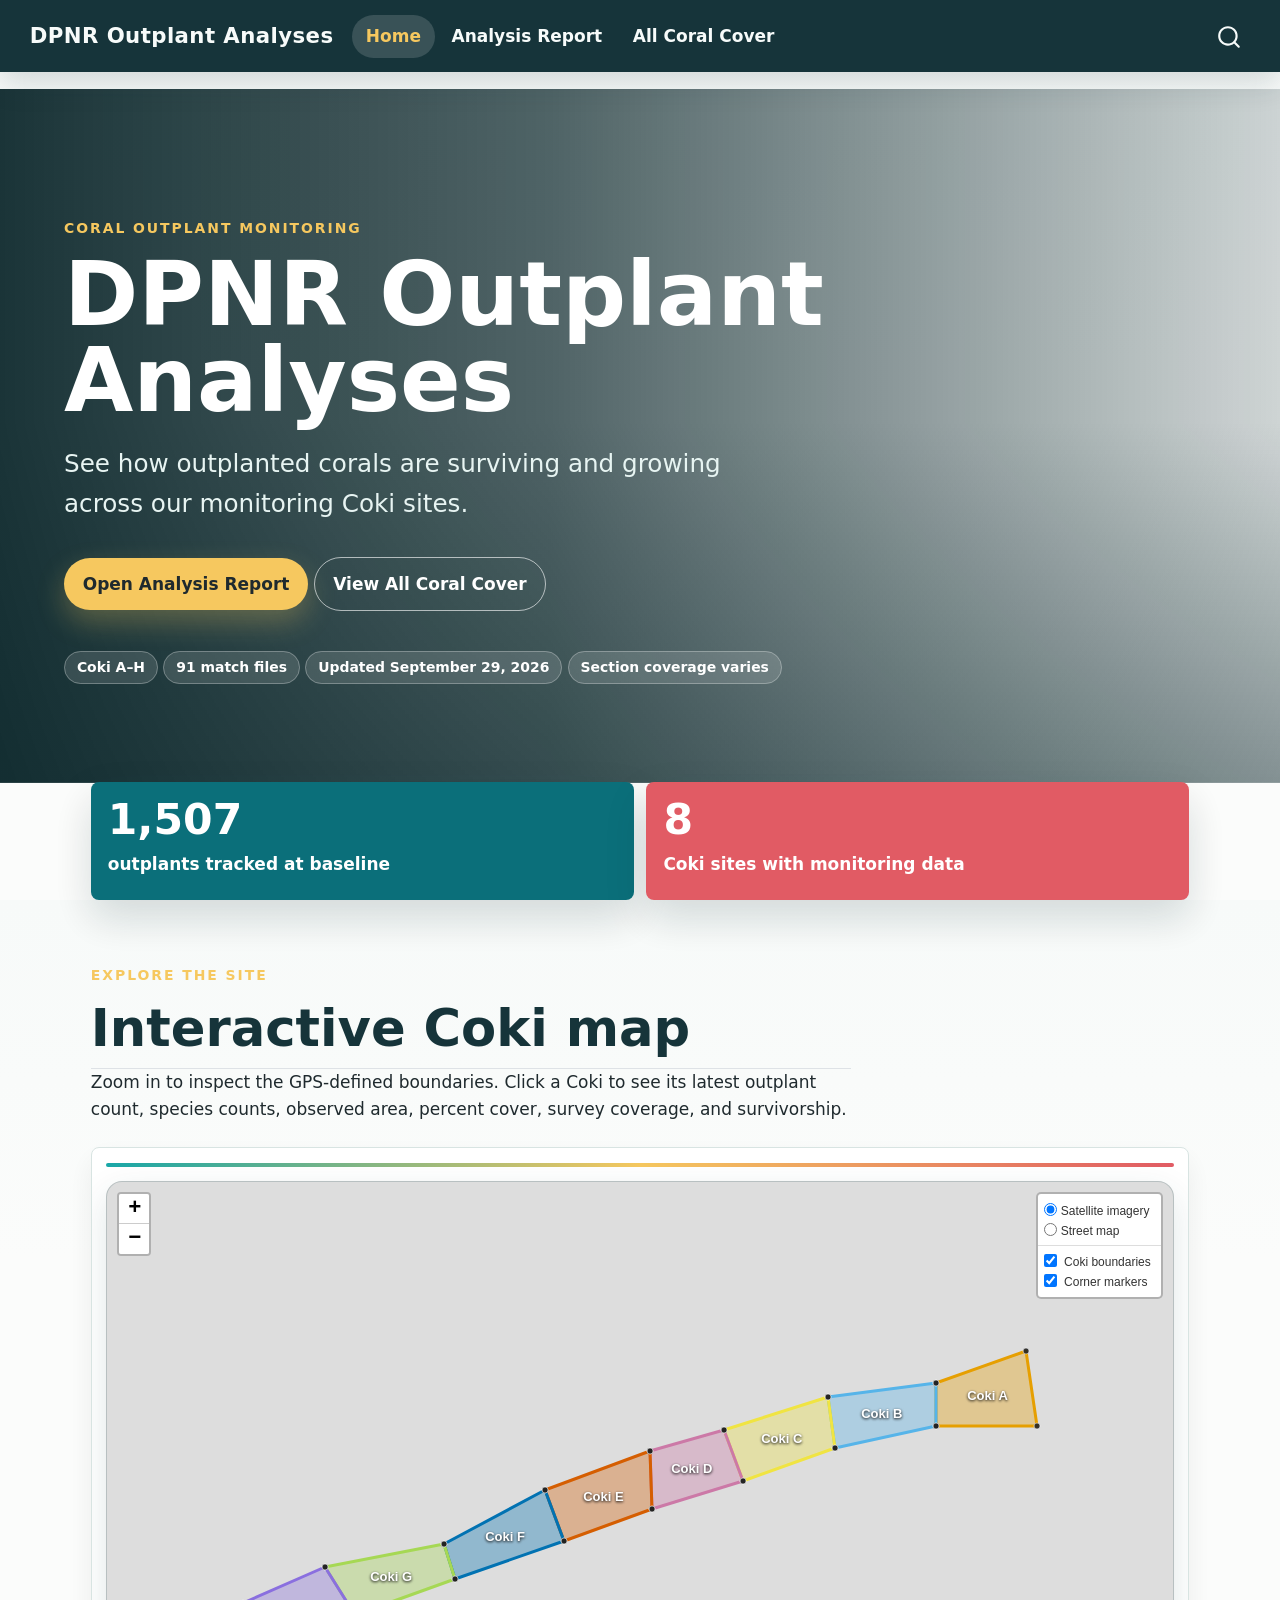
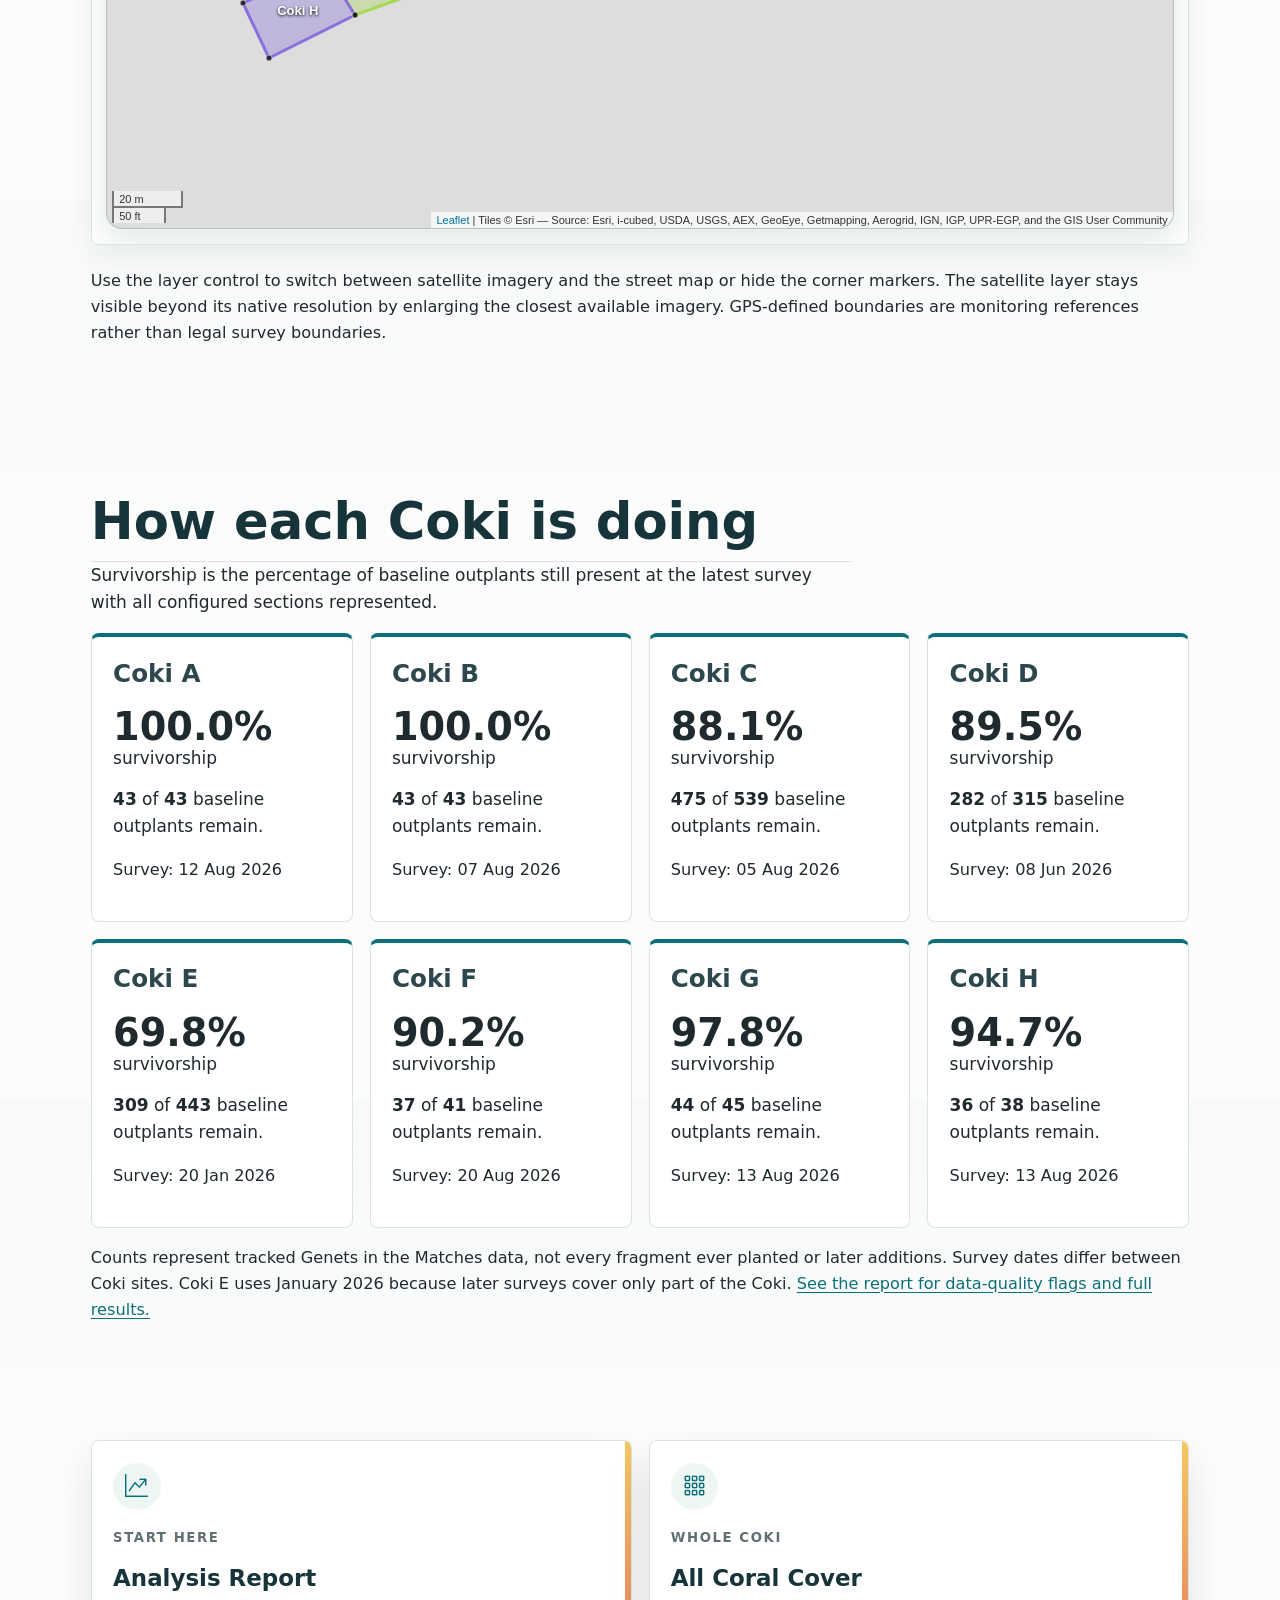
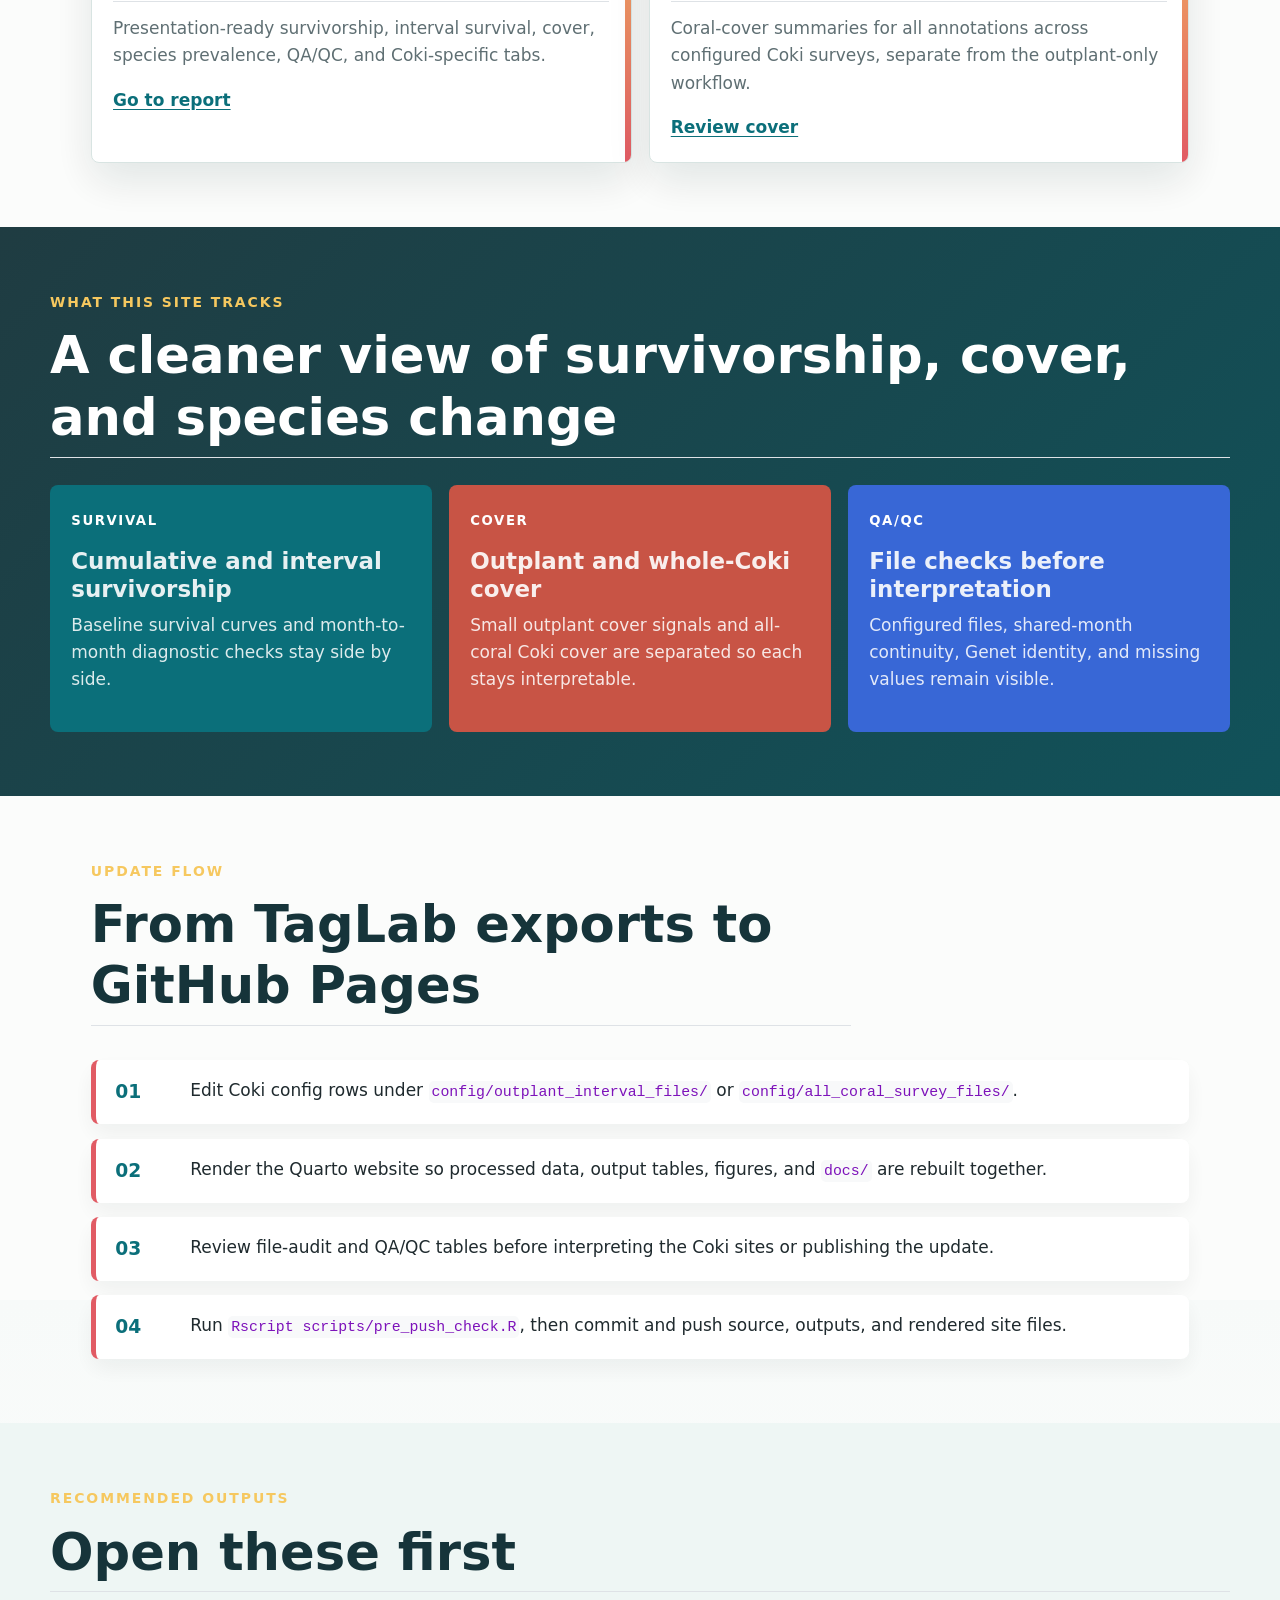
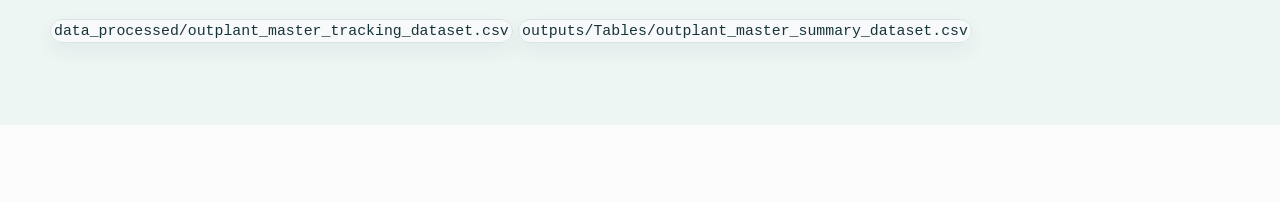
==== commit 95fe7b67: "Correct Plot F species identification" ====
--- a/docs/index.html
+++ b/docs/index.html
@@ -199,8 +199,8 @@
 </div>
 <div class="cell">
 <div class="cell-output-display">
-<div class="leaflet html-widget html-fill-item" id="htmlwidget-9a1871b6b55b2df17055" style="width:100%;height:500px;"></div>
-<script type="application/json" data-for="htmlwidget-9a1871b6b55b2df17055">{"x":{"options":{"minZoom":15,"maxZoom":22,"crs":{"crsClass":"L.CRS.EPSG3857","code":null,"proj4def":null,"projectedBounds":null,"options":{}},"zoomControl":true},"calls":[{"method":"addProviderTiles","args":["Esri.WorldImagery",null,"Satellite imagery",{"minZoom":0,"maxZoom":22,"maxNativeZoom":19,"tileSize":256,"subdomains":"abc","errorTileUrl":"","tms":false,"noWrap":false,"zoomOffset":0,"zoomReverse":false,"opacity":1,"zIndex":1,"detectRetina":false}]},{"method":"addProviderTiles","args":["OpenStreetMap.Mapnik",null,"Street map",{"minZoom":0,"maxZoom":22,"maxNativeZoom":19,"tileSize":256,"subdomains":"abc","errorTileUrl":"","tms":false,"noWrap":false,"zoomOffset":0,"zoomReverse":false,"opacity":1,"zIndex":1,"detectRetina":false}]},{"method":"addPolygons","args":[[[[{"lng":[-64.86405999999999,-64.86403,-64.8643,-64.8643,-64.86405999999999],"lat":[18.35094,18.35075,18.35075,18.35086,18.35094]}]],[[{"lng":[-64.864589,-64.864572,-64.8643,-64.8643,-64.864589],"lat":[18.350825,18.350694,18.35075,18.35086,18.350825]}]],[[{"lng":[-64.864589,-64.864572,-64.864818,-64.864868,-64.864589],"lat":[18.350825,18.350694,18.35061,18.35074,18.350825]}]],[[{"lng":[-64.86506802,-64.86506299,-64.864818,-64.864868,-64.86506802],"lat":[18.35068703,18.350538,18.35061,18.35074,18.35068703]}]],[[{"lng":[-64.86506802,-64.86506299,-64.86529903,-64.86534798,-64.86506802],"lat":[18.35068703,18.350538,18.35045803,18.35058703,18.35068703]}]],[[{"lng":[-64.86562000000001,-64.86559,-64.86529903,-64.86534798,-64.86562000000001],"lat":[18.35045,18.35036,18.35045803,18.35058703,18.35045]}]],[[{"lng":[-64.86562000000001,-64.86559,-64.86586,-64.86593999999999,-64.86562000000001],"lat":[18.35045,18.35036,18.35027,18.35039,18.35045]}]],[[{"lng":[-64.86615999999999,-64.86609,-64.86586,-64.86593999999999,-64.86615999999999],"lat":[18.3503,18.35016,18.35027,18.35039,18.3503]}]]],null,"Coki boundaries",{"interactive":true,"className":"","stroke":true,"color":["#E69F00","#56B4E9","#F0E442","#CC79A7","#D55E00","#0072B2","#A6D854","#8A6FDF"],"weight":3,"opacity":1,"fill":true,"fillColor":["#E69F00","#56B4E9","#F0E442","#CC79A7","#D55E00","#0072B2","#A6D854","#8A6FDF"],"fillOpacity":0.34,"smoothFactor":1,"noClip":false},["<div class='coki-map-popup'><h3>Coki A<\/h3><p><strong>Latest outplant snapshot:<\/strong> 12 Aug 2026<br><strong>Survey coverage:<\/strong> All configured sections<\/p><p><strong>Outplants present:<\/strong> 43<br><strong>Observed outplant area:<\/strong> 0.0755 m²<br><strong>Outplant cover:<\/strong> 0.0157% of the 480 m² Coki<\/p><p><strong>Species counts<\/strong><\/p><ul><li><em>Porites porites<\/em>: 24<\/li><li><em>Orbicella annularis<\/em>: 19<\/li><\/ul><p><strong>Cumulative survivorship:<\/strong> 100.0% (43 of 43)<br><small>Latest complete-section survivorship survey: 12 Aug 2026<\/small><\/p><\/div>","<div class='coki-map-popup'><h3>Coki B<\/h3><p><strong>Latest outplant snapshot:<\/strong> 07 Aug 2026<br><strong>Survey coverage:<\/strong> All configured sections<\/p><p><strong>Outplants present:<\/strong> 75<br><strong>Observed outplant area:<\/strong> 0.0927 m²<br><strong>Outplant cover:<\/strong> 0.0193% of the 480 m² Coki<\/p><p><strong>Species counts<\/strong><\/p><ul><li><em>Porites porites<\/em>: 27<\/li><li><em>Orbicella annularis<\/em>: 24<\/li><li><em>Montastraea cavernosa<\/em>: 23<\/li><li><em>Pseudodiploria strigosa<\/em>: 1<\/li><\/ul><p><strong>Cumulative survivorship:<\/strong> 100.0% (43 of 43)<br><small>Latest complete-section survivorship survey: 07 Aug 2026<\/small><\/p><\/div>","<div class='coki-map-popup'><h3>Coki C<\/h3><p><strong>Latest outplant snapshot:<\/strong> 05 Aug 2026<br><strong>Survey coverage:<\/strong> All configured sections<\/p><p><strong>Outplants present:<\/strong> 498<br><strong>Observed outplant area:<\/strong> 0.3278 m²<br><strong>Outplant cover:<\/strong> 0.0683% of the 480 m² Coki<\/p><p><strong>Species counts<\/strong><\/p><ul><li><em>Montastraea cavernosa<\/em>: 165<\/li><li><em>Porites porites<\/em>: 160<\/li><li><em>Orbicella franksi<\/em>: 120<\/li><li><em>Orbicella annularis<\/em>: 38<\/li><li><em>Orbicella faveolata<\/em>: 15<\/li><\/ul><p><strong>Cumulative survivorship:<\/strong> 88.1% (475 of 539)<br><small>Latest complete-section survivorship survey: 05 Aug 2026<\/small><\/p><\/div>","<div class='coki-map-popup'><h3>Coki D<\/h3><p><strong>Latest outplant snapshot:<\/strong> 08 Jun 2026<br><strong>Survey coverage:<\/strong> All configured sections<\/p><p><strong>Outplants present:<\/strong> 282<br><strong>Observed outplant area:<\/strong> 0.2134 m²<br><strong>Outplant cover:<\/strong> 0.0445% of the 480 m² Coki<\/p><p><strong>Species counts<\/strong><\/p><ul><li><em>Porites porites<\/em>: 157<\/li><li><em>Orbicella annularis<\/em>: 65<\/li><li><em>Montastraea cavernosa<\/em>: 47<\/li><li><em>Orbicella franksi<\/em>: 11<\/li><li><em>Unidentified coral<\/em>: 2<\/li><\/ul><p><strong>Cumulative survivorship:<\/strong> 89.5% (282 of 315)<br><small>Latest complete-section survivorship survey: 08 Jun 2026<\/small><\/p><\/div>","<div class='coki-map-popup'><h3>Coki E<\/h3><p><strong>Latest outplant snapshot:<\/strong> 04 May 2026<br><strong>Survey coverage:<\/strong> Partial coverage: 2 of 4 sections<\/p><p><strong>Outplants present:<\/strong> 574<br><strong>Observed outplant area:<\/strong> 0.7230 m²<br><strong>Outplant cover:<\/strong> 0.1506% of the 480 m² Coki<\/p><p><strong>Species counts<\/strong><\/p><ul><li><em>Orbicella annularis<\/em>: 233<\/li><li><em>Pseudodiploria strigosa<\/em>: 135<\/li><li><em>Montastraea cavernosa<\/em>: 60<\/li><li><em>Orbicella franksi<\/em>: 53<\/li><li><em>Diploria labyrinthiformis<\/em>: 45<\/li><li><em>Orbicella faveolata<\/em>: 42<\/li><li><em>Acropora palmata<\/em>: 5<\/li><li><em>Acropora cervicornis<\/em>: 1<\/li><\/ul><p><strong>Cumulative survivorship:<\/strong> 69.8% (309 of 443)<br><small>Latest complete-section survivorship survey: 20 Jan 2026<\/small><\/p><\/div>","<div class='coki-map-popup'><h3>Coki F<\/h3><p><strong>Latest outplant snapshot:<\/strong> 20 Aug 2026<br><strong>Survey coverage:<\/strong> All configured sections<\/p><p><strong>Outplants present:<\/strong> 38<br><strong>Observed outplant area:<\/strong> 0.0520 m²<br><strong>Outplant cover:<\/strong> 0.0108% of the 480 m² Coki<\/p><p><strong>Species counts<\/strong><\/p><ul><li><em>Orbicella annularis<\/em>: 19<\/li><li><em>Porites porites<\/em>: 19<\/li><\/ul><p><strong>Cumulative survivorship:<\/strong> 90.2% (37 of 41)<br><small>Latest complete-section survivorship survey: 20 Aug 2026<\/small><\/p><\/div>","<div class='coki-map-popup'><h3>Coki G<\/h3><p><strong>Latest outplant snapshot:<\/strong> 13 Aug 2026<br><strong>Survey coverage:<\/strong> All configured sections<\/p><p><strong>Outplants present:<\/strong> 44<br><strong>Observed outplant area:<\/strong> 0.0626 m²<br><strong>Outplant cover:<\/strong> 0.0130% of the 480 m² Coki<\/p><p><strong>Species counts<\/strong><\/p><ul><li><em>Porites porites<\/em>: 27<\/li><li><em>Orbicella annularis<\/em>: 17<\/li><\/ul><p><strong>Cumulative survivorship:<\/strong> 97.8% (44 of 45)<br><small>Latest complete-section survivorship survey: 13 Aug 2026<\/small><\/p><\/div>","<div class='coki-map-popup'><h3>Coki H<\/h3><p><strong>Latest outplant snapshot:<\/strong> 13 Aug 2026<br><strong>Survey coverage:<\/strong> All configured sections<\/p><p><strong>Outplants present:<\/strong> 40<br><strong>Observed outplant area:<\/strong> 0.0546 m²<br><strong>Outplant cover:<\/strong> 0.0114% of the 480 m² Coki<\/p><p><strong>Species counts<\/strong><\/p><ul><li><em>Porites porites<\/em>: 22<\/li><li><em>Orbicella annularis<\/em>: 18<\/li><\/ul><p><strong>Cumulative survivorship:<\/strong> 94.7% (36 of 38)<br><small>Latest complete-section survivorship survey: 13 Aug 2026<\/small><\/p><\/div>"],null,["Coki A","Coki B","Coki C","Coki D","Coki E","Coki F","Coki G","Coki H"],{"interactive":false,"permanent":true,"direction":"center","opacity":1,"offset":[0,0],"textsize":"10px","textOnly":true,"style":{"font-weight":"700","font-size":"13px","color":"#ffffff","text-shadow":"0 1px 3px #000"},"className":"","sticky":true},{"weight":5,"fillOpacity":0.55,"bringToFront":true}]},{"method":"addCircleMarkers","args":[[18.35094,18.35075,18.35075,18.35086,18.350825,18.350694,18.35075,18.35086,18.350825,18.350694,18.35061,18.35074,18.35068703,18.350538,18.35061,18.35074,18.35068703,18.350538,18.35045803,18.35058703,18.35045,18.35036,18.35045803,18.35058703,18.35045,18.35036,18.35027,18.35039,18.3503,18.35016,18.35027,18.35039],[-64.86405999999999,-64.86403,-64.8643,-64.8643,-64.864589,-64.864572,-64.8643,-64.8643,-64.864589,-64.864572,-64.864818,-64.864868,-64.86506802,-64.86506299,-64.864818,-64.864868,-64.86506802,-64.86506299,-64.86529903,-64.86534798,-64.86562000000001,-64.86559,-64.86529903,-64.86534798,-64.86562000000001,-64.86559,-64.86586,-64.86593999999999,-64.86615999999999,-64.86609,-64.86586,-64.86593999999999],3,null,"Corner markers",{"interactive":true,"className":"","stroke":true,"color":"#ffffff","weight":1,"opacity":0.5,"fill":true,"fillColor":"#222222","fillOpacity":0.9},null,null,["<strong>Coki A M1<\/strong><br>Latitude: 18.3509400<br>Longitude: -64.8640600<br>Depth: 49.0 ft (14.94 m)","<strong>Coki A M2<\/strong><br>Latitude: 18.3507500<br>Longitude: -64.8640300<br>Depth: 31.0 ft (9.45 m)","<strong>Coki A M3<\/strong><br>Latitude: 18.3507500<br>Longitude: -64.8643000<br>Depth: 30.0 ft (9.14 m)","<strong>Coki A M4<\/strong><br>Latitude: 18.3508600<br>Longitude: -64.8643000<br>Depth: 51.0 ft (15.54 m)","<strong>Coki B M1<\/strong><br>Latitude: 18.3508250<br>Longitude: -64.8645890<br>Depth: 45.0 ft (13.72 m)","<strong>Coki B M2<\/strong><br>Latitude: 18.3506940<br>Longitude: -64.8645720<br>Depth: 25.0 ft (7.62 m)","<strong>Coki B M3<\/strong><br>Latitude: 18.3507500<br>Longitude: -64.8643000<br>Depth: 30.0 ft (9.14 m)","<strong>Coki B M4<\/strong><br>Latitude: 18.3508600<br>Longitude: -64.8643000<br>Depth: 51.0 ft (15.54 m)","<strong>Coki C M1<\/strong><br>Latitude: 18.3508250<br>Longitude: -64.8645890<br>Depth: 45.0 ft (13.72 m)","<strong>Coki C M2<\/strong><br>Latitude: 18.3506940<br>Longitude: -64.8645720<br>Depth: 25.0 ft (7.62 m)","<strong>Coki C M3<\/strong><br>Latitude: 18.3506100<br>Longitude: -64.8648180<br>Depth: 22.0 ft (6.71 m)","<strong>Coki C M4<\/strong><br>Latitude: 18.3507400<br>Longitude: -64.8648680<br>Depth: 42.0 ft (12.80 m)","<strong>Coki D M1<\/strong><br>Latitude: 18.3506870<br>Longitude: -64.8650680<br>Depth: 42.0 ft (12.80 m)","<strong>Coki D M2<\/strong><br>Latitude: 18.3505380<br>Longitude: -64.8650630<br>Depth: 22.0 ft (6.71 m)","<strong>Coki D M3<\/strong><br>Latitude: 18.3506100<br>Longitude: -64.8648180<br>Depth: 22.0 ft (6.71 m)","<strong>Coki D M4<\/strong><br>Latitude: 18.3507400<br>Longitude: -64.8648680<br>Depth: 41.0 ft (12.50 m)","<strong>Coki E M1<\/strong><br>Latitude: 18.3506870<br>Longitude: -64.8650680<br>Depth: 42.0 ft (12.80 m)","<strong>Coki E M2<\/strong><br>Latitude: 18.3505380<br>Longitude: -64.8650630<br>Depth: 22.0 ft (6.71 m)","<strong>Coki E M3<\/strong><br>Latitude: 18.3504580<br>Longitude: -64.8652990<br>Depth: 22.0 ft (6.71 m)","<strong>Coki E M4<\/strong><br>Latitude: 18.3505870<br>Longitude: -64.8653480<br>Depth: 41.0 ft (12.50 m)","<strong>Coki F M1<\/strong><br>Latitude: 18.3504500<br>Longitude: -64.8656200<br>Depth: 37.0 ft (11.28 m)","<strong>Coki F M2<\/strong><br>Latitude: 18.3503600<br>Longitude: -64.8655900<br>Depth: 20.0 ft (6.10 m)","<strong>Coki F M3<\/strong><br>Latitude: 18.3504580<br>Longitude: -64.8652990<br>Depth: 22.0 ft (6.71 m)","<strong>Coki F M4<\/strong><br>Latitude: 18.3505870<br>Longitude: -64.8653480<br>Depth: 41.0 ft (12.50 m)","<strong>Coki G M1<\/strong><br>Latitude: 18.3504500<br>Longitude: -64.8656200<br>Depth: 37.0 ft (11.28 m)","<strong>Coki G M2<\/strong><br>Latitude: 18.3503600<br>Longitude: -64.8655900<br>Depth: 20.0 ft (6.10 m)","<strong>Coki G M3<\/strong><br>Latitude: 18.3502700<br>Longitude: -64.8658600<br>Depth: 21.0 ft (6.40 m)","<strong>Coki G M4<\/strong><br>Latitude: 18.3503900<br>Longitude: -64.8659400<br>Depth: 38.0 ft (11.58 m)","<strong>Coki H M1<\/strong><br>Latitude: 18.3503000<br>Longitude: -64.8661600<br>Depth: 33.0 ft (10.06 m)","<strong>Coki H M2<\/strong><br>Latitude: 18.3501600<br>Longitude: -64.8660900<br>Depth: 19.0 ft (5.79 m)","<strong>Coki H M3<\/strong><br>Latitude: 18.3502700<br>Longitude: -64.8658600<br>Depth: 21.0 ft (6.40 m)","<strong>Coki H M4<\/strong><br>Latitude: 18.3503900<br>Longitude: -64.8659400<br>Depth: 38.0 ft (11.58 m)"],null,null,{"interactive":false,"permanent":false,"direction":"auto","opacity":1,"offset":[0,0],"textsize":"10px","textOnly":false,"className":"","sticky":true},null]},{"method":"addLayersControl","args":[["Satellite imagery","Street map"],["Coki boundaries","Corner markers"],{"collapsed":false,"autoZIndex":true,"position":"topright"}]},{"method":"addScaleBar","args":[{"maxWidth":100,"metric":true,"imperial":true,"updateWhenIdle":true,"position":"bottomleft"}]}],"limits":{"lat":[18.35016,18.35094],"lng":[-64.86615999999999,-64.86403]},"fitBounds":[18.35016,-64.86615999999999,18.35094,-64.86403,[]]},"evals":[],"jsHooks":[]}</script>
+<div class="leaflet html-widget html-fill-item" id="htmlwidget-6b3444231fae50225e41" style="width:100%;height:500px;"></div>
+<script type="application/json" data-for="htmlwidget-6b3444231fae50225e41">{"x":{"options":{"minZoom":15,"maxZoom":22,"crs":{"crsClass":"L.CRS.EPSG3857","code":null,"proj4def":null,"projectedBounds":null,"options":{}},"zoomControl":true},"calls":[{"method":"addProviderTiles","args":["Esri.WorldImagery",null,"Satellite imagery",{"minZoom":0,"maxZoom":22,"maxNativeZoom":19,"tileSize":256,"subdomains":"abc","errorTileUrl":"","tms":false,"noWrap":false,"zoomOffset":0,"zoomReverse":false,"opacity":1,"zIndex":1,"detectRetina":false}]},{"method":"addProviderTiles","args":["OpenStreetMap.Mapnik",null,"Street map",{"minZoom":0,"maxZoom":22,"maxNativeZoom":19,"tileSize":256,"subdomains":"abc","errorTileUrl":"","tms":false,"noWrap":false,"zoomOffset":0,"zoomReverse":false,"opacity":1,"zIndex":1,"detectRetina":false}]},{"method":"addPolygons","args":[[[[{"lng":[-64.86405999999999,-64.86403,-64.8643,-64.8643,-64.86405999999999],"lat":[18.35094,18.35075,18.35075,18.35086,18.35094]}]],[[{"lng":[-64.864589,-64.864572,-64.8643,-64.8643,-64.864589],"lat":[18.350825,18.350694,18.35075,18.35086,18.350825]}]],[[{"lng":[-64.864589,-64.864572,-64.864818,-64.864868,-64.864589],"lat":[18.350825,18.350694,18.35061,18.35074,18.350825]}]],[[{"lng":[-64.86506802,-64.86506299,-64.864818,-64.864868,-64.86506802],"lat":[18.35068703,18.350538,18.35061,18.35074,18.35068703]}]],[[{"lng":[-64.86506802,-64.86506299,-64.86529903,-64.86534798,-64.86506802],"lat":[18.35068703,18.350538,18.35045803,18.35058703,18.35068703]}]],[[{"lng":[-64.86562000000001,-64.86559,-64.86529903,-64.86534798,-64.86562000000001],"lat":[18.35045,18.35036,18.35045803,18.35058703,18.35045]}]],[[{"lng":[-64.86562000000001,-64.86559,-64.86586,-64.86593999999999,-64.86562000000001],"lat":[18.35045,18.35036,18.35027,18.35039,18.35045]}]],[[{"lng":[-64.86615999999999,-64.86609,-64.86586,-64.86593999999999,-64.86615999999999],"lat":[18.3503,18.35016,18.35027,18.35039,18.3503]}]]],null,"Coki boundaries",{"interactive":true,"className":"","stroke":true,"color":["#E69F00","#56B4E9","#F0E442","#CC79A7","#D55E00","#0072B2","#A6D854","#8A6FDF"],"weight":3,"opacity":1,"fill":true,"fillColor":["#E69F00","#56B4E9","#F0E442","#CC79A7","#D55E00","#0072B2","#A6D854","#8A6FDF"],"fillOpacity":0.34,"smoothFactor":1,"noClip":false},["<div class='coki-map-popup'><h3>Coki A<\/h3><p><strong>Latest outplant snapshot:<\/strong> 12 Aug 2026<br><strong>Survey coverage:<\/strong> All configured sections<\/p><p><strong>Outplants present:<\/strong> 43<br><strong>Observed outplant area:<\/strong> 0.0755 m²<br><strong>Outplant cover:<\/strong> 0.0157% of the 480 m² Coki<\/p><p><strong>Species counts<\/strong><\/p><ul><li><em>Porites porites<\/em>: 24<\/li><li><em>Orbicella annularis<\/em>: 19<\/li><\/ul><p><strong>Cumulative survivorship:<\/strong> 100.0% (43 of 43)<br><small>Latest complete-section survivorship survey: 12 Aug 2026<\/small><\/p><\/div>","<div class='coki-map-popup'><h3>Coki B<\/h3><p><strong>Latest outplant snapshot:<\/strong> 07 Aug 2026<br><strong>Survey coverage:<\/strong> All configured sections<\/p><p><strong>Outplants present:<\/strong> 75<br><strong>Observed outplant area:<\/strong> 0.0927 m²<br><strong>Outplant cover:<\/strong> 0.0193% of the 480 m² Coki<\/p><p><strong>Species counts<\/strong><\/p><ul><li><em>Porites porites<\/em>: 27<\/li><li><em>Orbicella annularis<\/em>: 24<\/li><li><em>Montastraea cavernosa<\/em>: 23<\/li><li><em>Pseudodiploria strigosa<\/em>: 1<\/li><\/ul><p><strong>Cumulative survivorship:<\/strong> 100.0% (43 of 43)<br><small>Latest complete-section survivorship survey: 07 Aug 2026<\/small><\/p><\/div>","<div class='coki-map-popup'><h3>Coki C<\/h3><p><strong>Latest outplant snapshot:<\/strong> 05 Aug 2026<br><strong>Survey coverage:<\/strong> All configured sections<\/p><p><strong>Outplants present:<\/strong> 498<br><strong>Observed outplant area:<\/strong> 0.3278 m²<br><strong>Outplant cover:<\/strong> 0.0683% of the 480 m² Coki<\/p><p><strong>Species counts<\/strong><\/p><ul><li><em>Montastraea cavernosa<\/em>: 165<\/li><li><em>Porites porites<\/em>: 160<\/li><li><em>Orbicella franksi<\/em>: 120<\/li><li><em>Orbicella annularis<\/em>: 38<\/li><li><em>Orbicella faveolata<\/em>: 15<\/li><\/ul><p><strong>Cumulative survivorship:<\/strong> 88.1% (475 of 539)<br><small>Latest complete-section survivorship survey: 05 Aug 2026<\/small><\/p><\/div>","<div class='coki-map-popup'><h3>Coki D<\/h3><p><strong>Latest outplant snapshot:<\/strong> 08 Jun 2026<br><strong>Survey coverage:<\/strong> All configured sections<\/p><p><strong>Outplants present:<\/strong> 282<br><strong>Observed outplant area:<\/strong> 0.2134 m²<br><strong>Outplant cover:<\/strong> 0.0445% of the 480 m² Coki<\/p><p><strong>Species counts<\/strong><\/p><ul><li><em>Porites porites<\/em>: 157<\/li><li><em>Orbicella annularis<\/em>: 65<\/li><li><em>Montastraea cavernosa<\/em>: 47<\/li><li><em>Orbicella franksi<\/em>: 11<\/li><li><em>Unidentified coral<\/em>: 2<\/li><\/ul><p><strong>Cumulative survivorship:<\/strong> 89.5% (282 of 315)<br><small>Latest complete-section survivorship survey: 08 Jun 2026<\/small><\/p><\/div>","<div class='coki-map-popup'><h3>Coki E<\/h3><p><strong>Latest outplant snapshot:<\/strong> 04 May 2026<br><strong>Survey coverage:<\/strong> Partial coverage: 2 of 4 sections<\/p><p><strong>Outplants present:<\/strong> 574<br><strong>Observed outplant area:<\/strong> 0.7230 m²<br><strong>Outplant cover:<\/strong> 0.1506% of the 480 m² Coki<\/p><p><strong>Species counts<\/strong><\/p><ul><li><em>Orbicella annularis<\/em>: 233<\/li><li><em>Pseudodiploria strigosa<\/em>: 135<\/li><li><em>Montastraea cavernosa<\/em>: 60<\/li><li><em>Orbicella franksi<\/em>: 53<\/li><li><em>Diploria labyrinthiformis<\/em>: 45<\/li><li><em>Orbicella faveolata<\/em>: 42<\/li><li><em>Acropora palmata<\/em>: 5<\/li><li><em>Acropora cervicornis<\/em>: 1<\/li><\/ul><p><strong>Cumulative survivorship:<\/strong> 69.8% (309 of 443)<br><small>Latest complete-section survivorship survey: 20 Jan 2026<\/small><\/p><\/div>","<div class='coki-map-popup'><h3>Coki F<\/h3><p><strong>Latest outplant snapshot:<\/strong> 20 Aug 2026<br><strong>Survey coverage:<\/strong> All configured sections<\/p><p><strong>Outplants present:<\/strong> 38<br><strong>Observed outplant area:<\/strong> 0.0520 m²<br><strong>Outplant cover:<\/strong> 0.0108% of the 480 m² Coki<\/p><p><strong>Species counts<\/strong><\/p><ul><li><em>Orbicella annularis<\/em>: 19<\/li><li><em>Porites porites<\/em>: 19<\/li><\/ul><p><strong>Cumulative survivorship:<\/strong> 90.2% (37 of 41)<br><small>Latest complete-section survivorship survey: 20 Aug 2026<\/small><\/p><\/div>","<div class='coki-map-popup'><h3>Coki G<\/h3><p><strong>Latest outplant snapshot:<\/strong> 13 Aug 2026<br><strong>Survey coverage:<\/strong> All configured sections<\/p><p><strong>Outplants present:<\/strong> 44<br><strong>Observed outplant area:<\/strong> 0.0626 m²<br><strong>Outplant cover:<\/strong> 0.0130% of the 480 m² Coki<\/p><p><strong>Species counts<\/strong><\/p><ul><li><em>Porites porites<\/em>: 27<\/li><li><em>Orbicella annularis<\/em>: 17<\/li><\/ul><p><strong>Cumulative survivorship:<\/strong> 97.8% (44 of 45)<br><small>Latest complete-section survivorship survey: 13 Aug 2026<\/small><\/p><\/div>","<div class='coki-map-popup'><h3>Coki H<\/h3><p><strong>Latest outplant snapshot:<\/strong> 13 Aug 2026<br><strong>Survey coverage:<\/strong> All configured sections<\/p><p><strong>Outplants present:<\/strong> 40<br><strong>Observed outplant area:<\/strong> 0.0546 m²<br><strong>Outplant cover:<\/strong> 0.0114% of the 480 m² Coki<\/p><p><strong>Species counts<\/strong><\/p><ul><li><em>Porites porites<\/em>: 22<\/li><li><em>Orbicella annularis<\/em>: 18<\/li><\/ul><p><strong>Cumulative survivorship:<\/strong> 94.7% (36 of 38)<br><small>Latest complete-section survivorship survey: 13 Aug 2026<\/small><\/p><\/div>"],null,["Coki A","Coki B","Coki C","Coki D","Coki E","Coki F","Coki G","Coki H"],{"interactive":false,"permanent":true,"direction":"center","opacity":1,"offset":[0,0],"textsize":"10px","textOnly":true,"style":{"font-weight":"700","font-size":"13px","color":"#ffffff","text-shadow":"0 1px 3px #000"},"className":"","sticky":true},{"weight":5,"fillOpacity":0.55,"bringToFront":true}]},{"method":"addCircleMarkers","args":[[18.35094,18.35075,18.35075,18.35086,18.350825,18.350694,18.35075,18.35086,18.350825,18.350694,18.35061,18.35074,18.35068703,18.350538,18.35061,18.35074,18.35068703,18.350538,18.35045803,18.35058703,18.35045,18.35036,18.35045803,18.35058703,18.35045,18.35036,18.35027,18.35039,18.3503,18.35016,18.35027,18.35039],[-64.86405999999999,-64.86403,-64.8643,-64.8643,-64.864589,-64.864572,-64.8643,-64.8643,-64.864589,-64.864572,-64.864818,-64.864868,-64.86506802,-64.86506299,-64.864818,-64.864868,-64.86506802,-64.86506299,-64.86529903,-64.86534798,-64.86562000000001,-64.86559,-64.86529903,-64.86534798,-64.86562000000001,-64.86559,-64.86586,-64.86593999999999,-64.86615999999999,-64.86609,-64.86586,-64.86593999999999],3,null,"Corner markers",{"interactive":true,"className":"","stroke":true,"color":"#ffffff","weight":1,"opacity":0.5,"fill":true,"fillColor":"#222222","fillOpacity":0.9},null,null,["<strong>Coki A M1<\/strong><br>Latitude: 18.3509400<br>Longitude: -64.8640600<br>Depth: 49.0 ft (14.94 m)","<strong>Coki A M2<\/strong><br>Latitude: 18.3507500<br>Longitude: -64.8640300<br>Depth: 31.0 ft (9.45 m)","<strong>Coki A M3<\/strong><br>Latitude: 18.3507500<br>Longitude: -64.8643000<br>Depth: 30.0 ft (9.14 m)","<strong>Coki A M4<\/strong><br>Latitude: 18.3508600<br>Longitude: -64.8643000<br>Depth: 51.0 ft (15.54 m)","<strong>Coki B M1<\/strong><br>Latitude: 18.3508250<br>Longitude: -64.8645890<br>Depth: 45.0 ft (13.72 m)","<strong>Coki B M2<\/strong><br>Latitude: 18.3506940<br>Longitude: -64.8645720<br>Depth: 25.0 ft (7.62 m)","<strong>Coki B M3<\/strong><br>Latitude: 18.3507500<br>Longitude: -64.8643000<br>Depth: 30.0 ft (9.14 m)","<strong>Coki B M4<\/strong><br>Latitude: 18.3508600<br>Longitude: -64.8643000<br>Depth: 51.0 ft (15.54 m)","<strong>Coki C M1<\/strong><br>Latitude: 18.3508250<br>Longitude: -64.8645890<br>Depth: 45.0 ft (13.72 m)","<strong>Coki C M2<\/strong><br>Latitude: 18.3506940<br>Longitude: -64.8645720<br>Depth: 25.0 ft (7.62 m)","<strong>Coki C M3<\/strong><br>Latitude: 18.3506100<br>Longitude: -64.8648180<br>Depth: 22.0 ft (6.71 m)","<strong>Coki C M4<\/strong><br>Latitude: 18.3507400<br>Longitude: -64.8648680<br>Depth: 42.0 ft (12.80 m)","<strong>Coki D M1<\/strong><br>Latitude: 18.3506870<br>Longitude: -64.8650680<br>Depth: 42.0 ft (12.80 m)","<strong>Coki D M2<\/strong><br>Latitude: 18.3505380<br>Longitude: -64.8650630<br>Depth: 22.0 ft (6.71 m)","<strong>Coki D M3<\/strong><br>Latitude: 18.3506100<br>Longitude: -64.8648180<br>Depth: 22.0 ft (6.71 m)","<strong>Coki D M4<\/strong><br>Latitude: 18.3507400<br>Longitude: -64.8648680<br>Depth: 41.0 ft (12.50 m)","<strong>Coki E M1<\/strong><br>Latitude: 18.3506870<br>Longitude: -64.8650680<br>Depth: 42.0 ft (12.80 m)","<strong>Coki E M2<\/strong><br>Latitude: 18.3505380<br>Longitude: -64.8650630<br>Depth: 22.0 ft (6.71 m)","<strong>Coki E M3<\/strong><br>Latitude: 18.3504580<br>Longitude: -64.8652990<br>Depth: 22.0 ft (6.71 m)","<strong>Coki E M4<\/strong><br>Latitude: 18.3505870<br>Longitude: -64.8653480<br>Depth: 41.0 ft (12.50 m)","<strong>Coki F M1<\/strong><br>Latitude: 18.3504500<br>Longitude: -64.8656200<br>Depth: 37.0 ft (11.28 m)","<strong>Coki F M2<\/strong><br>Latitude: 18.3503600<br>Longitude: -64.8655900<br>Depth: 20.0 ft (6.10 m)","<strong>Coki F M3<\/strong><br>Latitude: 18.3504580<br>Longitude: -64.8652990<br>Depth: 22.0 ft (6.71 m)","<strong>Coki F M4<\/strong><br>Latitude: 18.3505870<br>Longitude: -64.8653480<br>Depth: 41.0 ft (12.50 m)","<strong>Coki G M1<\/strong><br>Latitude: 18.3504500<br>Longitude: -64.8656200<br>Depth: 37.0 ft (11.28 m)","<strong>Coki G M2<\/strong><br>Latitude: 18.3503600<br>Longitude: -64.8655900<br>Depth: 20.0 ft (6.10 m)","<strong>Coki G M3<\/strong><br>Latitude: 18.3502700<br>Longitude: -64.8658600<br>Depth: 21.0 ft (6.40 m)","<strong>Coki G M4<\/strong><br>Latitude: 18.3503900<br>Longitude: -64.8659400<br>Depth: 38.0 ft (11.58 m)","<strong>Coki H M1<\/strong><br>Latitude: 18.3503000<br>Longitude: -64.8661600<br>Depth: 33.0 ft (10.06 m)","<strong>Coki H M2<\/strong><br>Latitude: 18.3501600<br>Longitude: -64.8660900<br>Depth: 19.0 ft (5.79 m)","<strong>Coki H M3<\/strong><br>Latitude: 18.3502700<br>Longitude: -64.8658600<br>Depth: 21.0 ft (6.40 m)","<strong>Coki H M4<\/strong><br>Latitude: 18.3503900<br>Longitude: -64.8659400<br>Depth: 38.0 ft (11.58 m)"],null,null,{"interactive":false,"permanent":false,"direction":"auto","opacity":1,"offset":[0,0],"textsize":"10px","textOnly":false,"className":"","sticky":true},null]},{"method":"addLayersControl","args":[["Satellite imagery","Street map"],["Coki boundaries","Corner markers"],{"collapsed":false,"autoZIndex":true,"position":"topright"}]},{"method":"addScaleBar","args":[{"maxWidth":100,"metric":true,"imperial":true,"updateWhenIdle":true,"position":"bottomleft"}]}],"limits":{"lat":[18.35016,18.35094],"lng":[-64.86615999999999,-64.86403]},"fitBounds":[18.35016,-64.86615999999999,18.35094,-64.86403,[]]},"evals":[],"jsHooks":[]}</script>
 </div>
 </div>
 <p class="overview-note">
@@ -462,7 +462,7 @@
   // browsers do not reuse an older SVG after chart axes or labels change.
   for (const image of document.querySelectorAll('img[src*="/figure-html/"]')) {
     const figureUrl = new URL(image.getAttribute("src"), document.baseURI);
-    figureUrl.searchParams.set("v", "20260929-exact-dates");
+    figureUrl.searchParams.set("v", "20260929-plot-f-species-fix");
     image.src = figureUrl.href;
   }
 
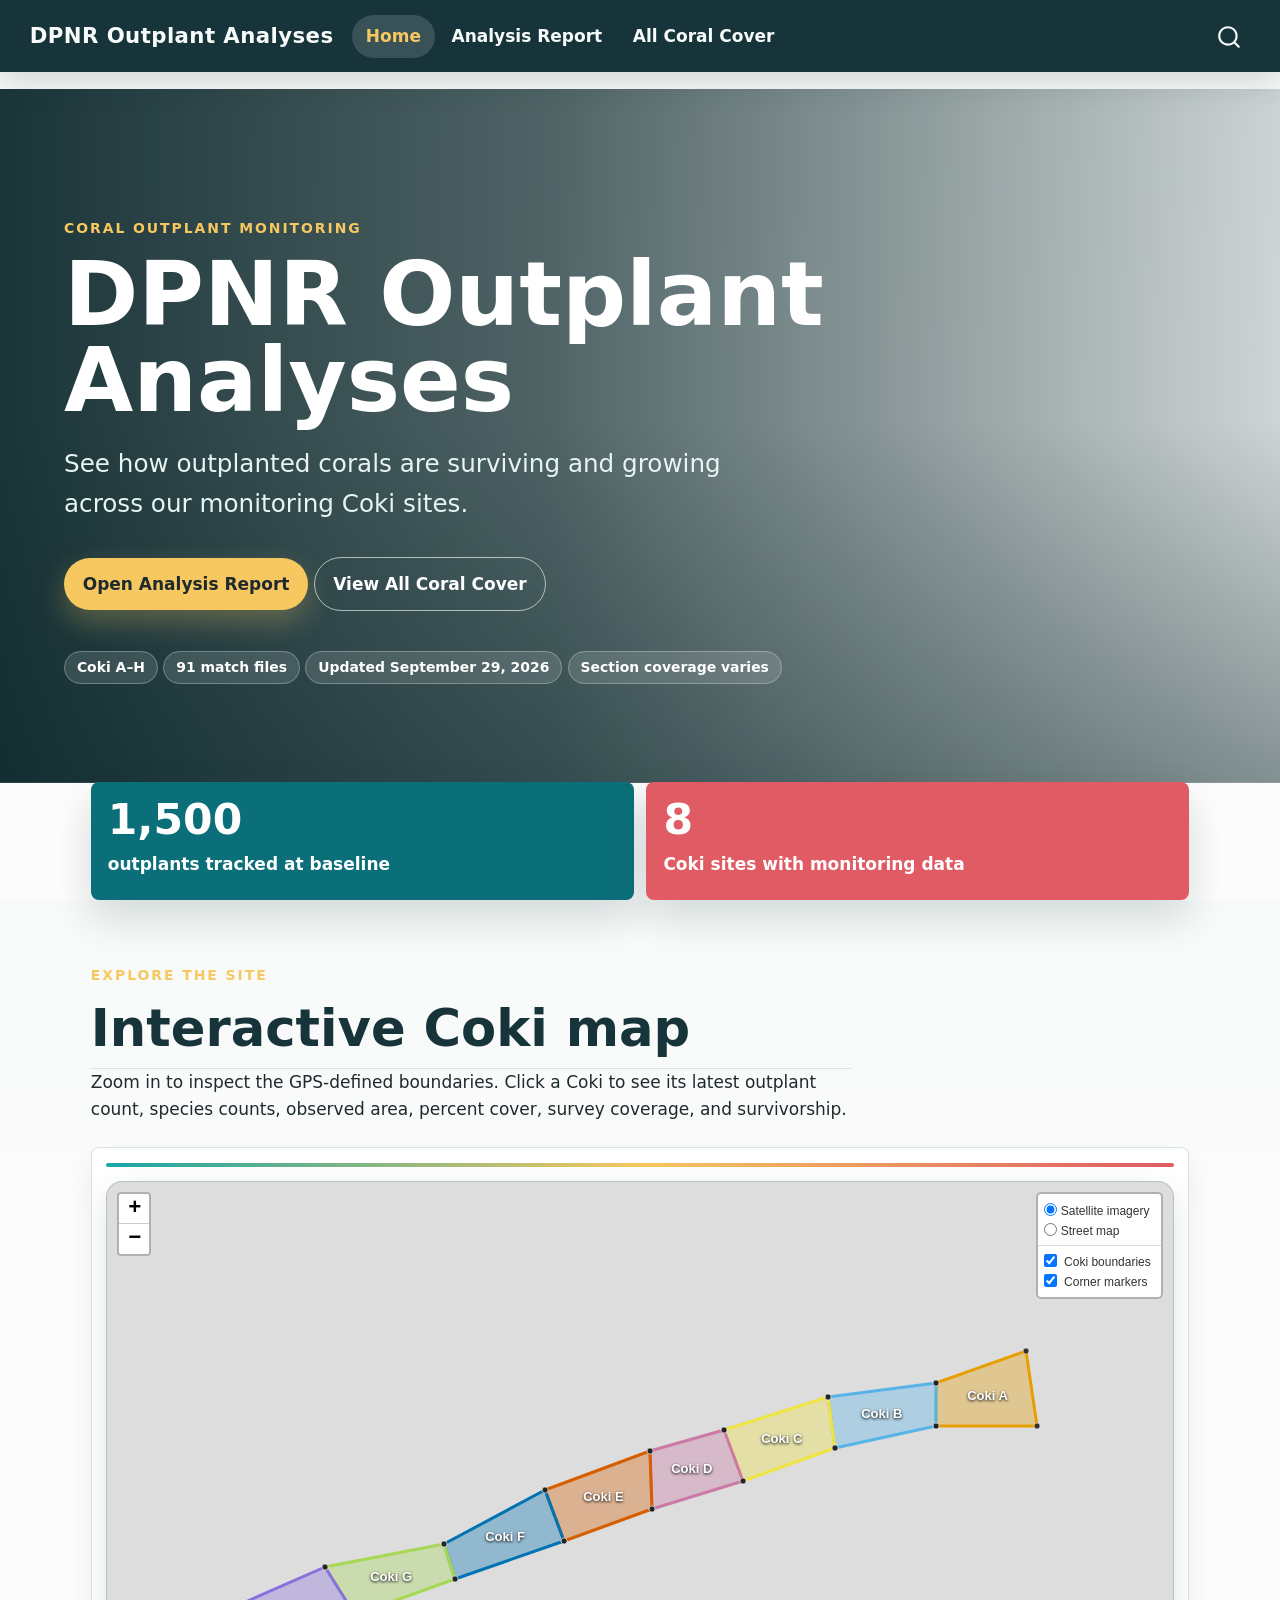
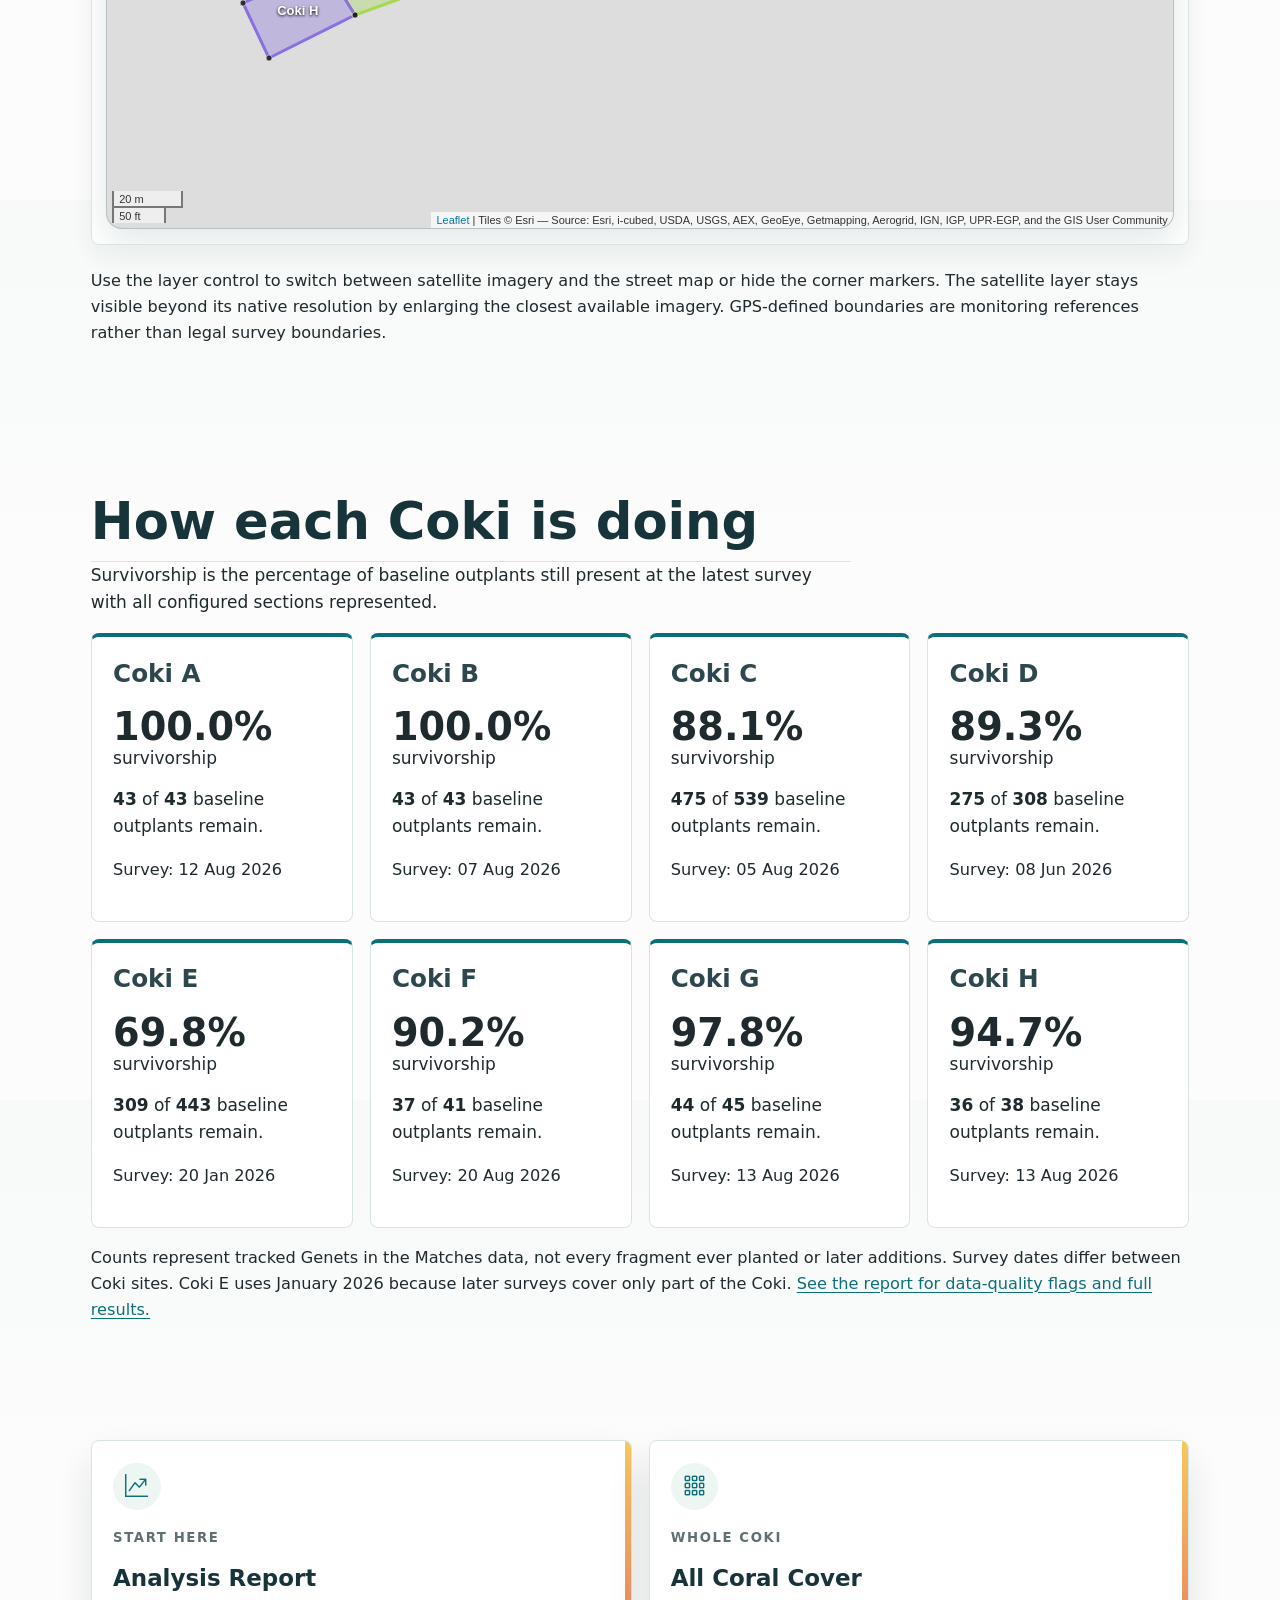
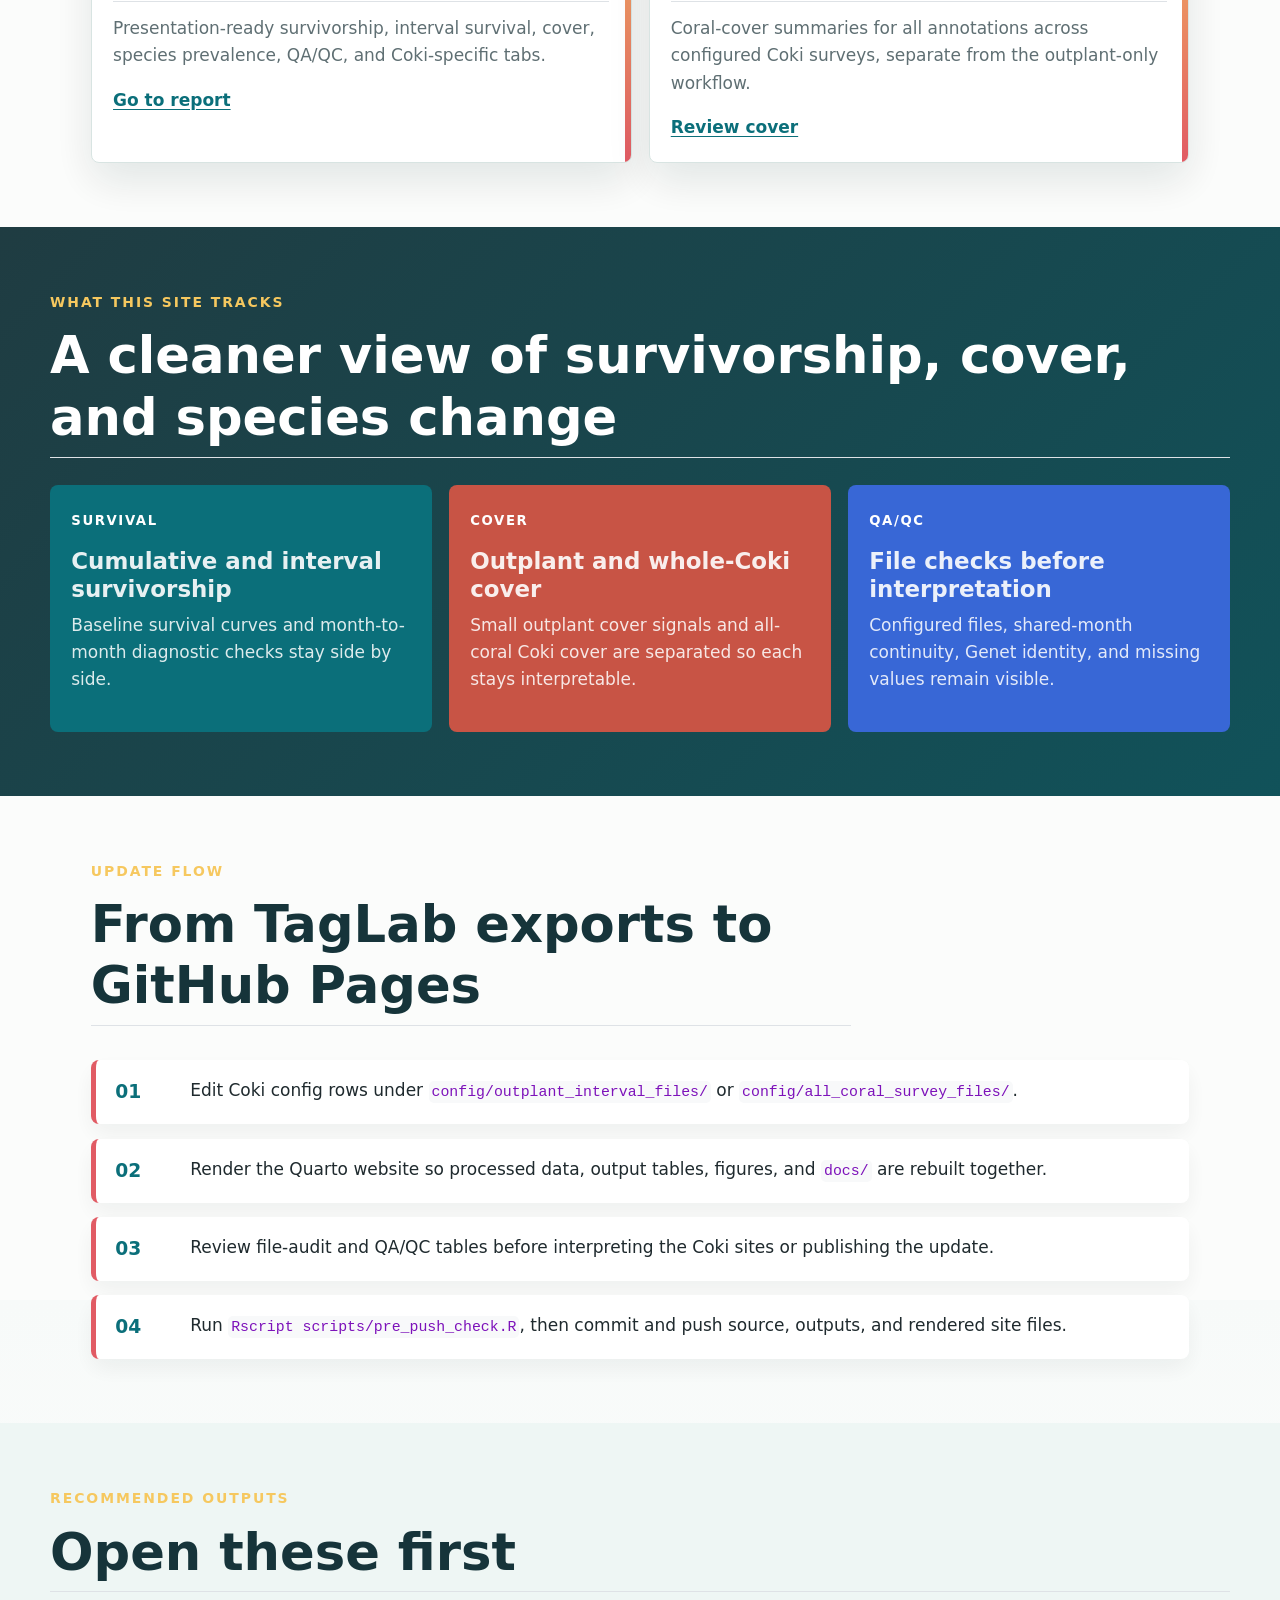
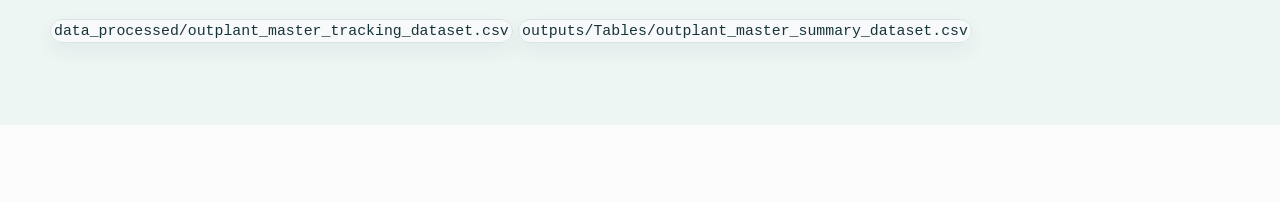
==== commit b8702384: "Add August Plot D monitoring data" ====
--- a/docs/index.html
+++ b/docs/index.html
@@ -172,7 +172,7 @@
 <section class="home-band home-band--metrics" aria-label="Outplant overview">
 <div class="metric-strip">
 <div class="metric-tile metric-tile--teal">
-<span>1,507</span>
+<span>1,500</span>
 <p>
 outplants tracked at baseline
 </p>
@@ -199,8 +199,8 @@
 </div>
 <div class="cell">
 <div class="cell-output-display">
-<div class="leaflet html-widget html-fill-item" id="htmlwidget-6b3444231fae50225e41" style="width:100%;height:500px;"></div>
-<script type="application/json" data-for="htmlwidget-6b3444231fae50225e41">{"x":{"options":{"minZoom":15,"maxZoom":22,"crs":{"crsClass":"L.CRS.EPSG3857","code":null,"proj4def":null,"projectedBounds":null,"options":{}},"zoomControl":true},"calls":[{"method":"addProviderTiles","args":["Esri.WorldImagery",null,"Satellite imagery",{"minZoom":0,"maxZoom":22,"maxNativeZoom":19,"tileSize":256,"subdomains":"abc","errorTileUrl":"","tms":false,"noWrap":false,"zoomOffset":0,"zoomReverse":false,"opacity":1,"zIndex":1,"detectRetina":false}]},{"method":"addProviderTiles","args":["OpenStreetMap.Mapnik",null,"Street map",{"minZoom":0,"maxZoom":22,"maxNativeZoom":19,"tileSize":256,"subdomains":"abc","errorTileUrl":"","tms":false,"noWrap":false,"zoomOffset":0,"zoomReverse":false,"opacity":1,"zIndex":1,"detectRetina":false}]},{"method":"addPolygons","args":[[[[{"lng":[-64.86405999999999,-64.86403,-64.8643,-64.8643,-64.86405999999999],"lat":[18.35094,18.35075,18.35075,18.35086,18.35094]}]],[[{"lng":[-64.864589,-64.864572,-64.8643,-64.8643,-64.864589],"lat":[18.350825,18.350694,18.35075,18.35086,18.350825]}]],[[{"lng":[-64.864589,-64.864572,-64.864818,-64.864868,-64.864589],"lat":[18.350825,18.350694,18.35061,18.35074,18.350825]}]],[[{"lng":[-64.86506802,-64.86506299,-64.864818,-64.864868,-64.86506802],"lat":[18.35068703,18.350538,18.35061,18.35074,18.35068703]}]],[[{"lng":[-64.86506802,-64.86506299,-64.86529903,-64.86534798,-64.86506802],"lat":[18.35068703,18.350538,18.35045803,18.35058703,18.35068703]}]],[[{"lng":[-64.86562000000001,-64.86559,-64.86529903,-64.86534798,-64.86562000000001],"lat":[18.35045,18.35036,18.35045803,18.35058703,18.35045]}]],[[{"lng":[-64.86562000000001,-64.86559,-64.86586,-64.86593999999999,-64.86562000000001],"lat":[18.35045,18.35036,18.35027,18.35039,18.35045]}]],[[{"lng":[-64.86615999999999,-64.86609,-64.86586,-64.86593999999999,-64.86615999999999],"lat":[18.3503,18.35016,18.35027,18.35039,18.3503]}]]],null,"Coki boundaries",{"interactive":true,"className":"","stroke":true,"color":["#E69F00","#56B4E9","#F0E442","#CC79A7","#D55E00","#0072B2","#A6D854","#8A6FDF"],"weight":3,"opacity":1,"fill":true,"fillColor":["#E69F00","#56B4E9","#F0E442","#CC79A7","#D55E00","#0072B2","#A6D854","#8A6FDF"],"fillOpacity":0.34,"smoothFactor":1,"noClip":false},["<div class='coki-map-popup'><h3>Coki A<\/h3><p><strong>Latest outplant snapshot:<\/strong> 12 Aug 2026<br><strong>Survey coverage:<\/strong> All configured sections<\/p><p><strong>Outplants present:<\/strong> 43<br><strong>Observed outplant area:<\/strong> 0.0755 m²<br><strong>Outplant cover:<\/strong> 0.0157% of the 480 m² Coki<\/p><p><strong>Species counts<\/strong><\/p><ul><li><em>Porites porites<\/em>: 24<\/li><li><em>Orbicella annularis<\/em>: 19<\/li><\/ul><p><strong>Cumulative survivorship:<\/strong> 100.0% (43 of 43)<br><small>Latest complete-section survivorship survey: 12 Aug 2026<\/small><\/p><\/div>","<div class='coki-map-popup'><h3>Coki B<\/h3><p><strong>Latest outplant snapshot:<\/strong> 07 Aug 2026<br><strong>Survey coverage:<\/strong> All configured sections<\/p><p><strong>Outplants present:<\/strong> 75<br><strong>Observed outplant area:<\/strong> 0.0927 m²<br><strong>Outplant cover:<\/strong> 0.0193% of the 480 m² Coki<\/p><p><strong>Species counts<\/strong><\/p><ul><li><em>Porites porites<\/em>: 27<\/li><li><em>Orbicella annularis<\/em>: 24<\/li><li><em>Montastraea cavernosa<\/em>: 23<\/li><li><em>Pseudodiploria strigosa<\/em>: 1<\/li><\/ul><p><strong>Cumulative survivorship:<\/strong> 100.0% (43 of 43)<br><small>Latest complete-section survivorship survey: 07 Aug 2026<\/small><\/p><\/div>","<div class='coki-map-popup'><h3>Coki C<\/h3><p><strong>Latest outplant snapshot:<\/strong> 05 Aug 2026<br><strong>Survey coverage:<\/strong> All configured sections<\/p><p><strong>Outplants present:<\/strong> 498<br><strong>Observed outplant area:<\/strong> 0.3278 m²<br><strong>Outplant cover:<\/strong> 0.0683% of the 480 m² Coki<\/p><p><strong>Species counts<\/strong><\/p><ul><li><em>Montastraea cavernosa<\/em>: 165<\/li><li><em>Porites porites<\/em>: 160<\/li><li><em>Orbicella franksi<\/em>: 120<\/li><li><em>Orbicella annularis<\/em>: 38<\/li><li><em>Orbicella faveolata<\/em>: 15<\/li><\/ul><p><strong>Cumulative survivorship:<\/strong> 88.1% (475 of 539)<br><small>Latest complete-section survivorship survey: 05 Aug 2026<\/small><\/p><\/div>","<div class='coki-map-popup'><h3>Coki D<\/h3><p><strong>Latest outplant snapshot:<\/strong> 08 Jun 2026<br><strong>Survey coverage:<\/strong> All configured sections<\/p><p><strong>Outplants present:<\/strong> 282<br><strong>Observed outplant area:<\/strong> 0.2134 m²<br><strong>Outplant cover:<\/strong> 0.0445% of the 480 m² Coki<\/p><p><strong>Species counts<\/strong><\/p><ul><li><em>Porites porites<\/em>: 157<\/li><li><em>Orbicella annularis<\/em>: 65<\/li><li><em>Montastraea cavernosa<\/em>: 47<\/li><li><em>Orbicella franksi<\/em>: 11<\/li><li><em>Unidentified coral<\/em>: 2<\/li><\/ul><p><strong>Cumulative survivorship:<\/strong> 89.5% (282 of 315)<br><small>Latest complete-section survivorship survey: 08 Jun 2026<\/small><\/p><\/div>","<div class='coki-map-popup'><h3>Coki E<\/h3><p><strong>Latest outplant snapshot:<\/strong> 04 May 2026<br><strong>Survey coverage:<\/strong> Partial coverage: 2 of 4 sections<\/p><p><strong>Outplants present:<\/strong> 574<br><strong>Observed outplant area:<\/strong> 0.7230 m²<br><strong>Outplant cover:<\/strong> 0.1506% of the 480 m² Coki<\/p><p><strong>Species counts<\/strong><\/p><ul><li><em>Orbicella annularis<\/em>: 233<\/li><li><em>Pseudodiploria strigosa<\/em>: 135<\/li><li><em>Montastraea cavernosa<\/em>: 60<\/li><li><em>Orbicella franksi<\/em>: 53<\/li><li><em>Diploria labyrinthiformis<\/em>: 45<\/li><li><em>Orbicella faveolata<\/em>: 42<\/li><li><em>Acropora palmata<\/em>: 5<\/li><li><em>Acropora cervicornis<\/em>: 1<\/li><\/ul><p><strong>Cumulative survivorship:<\/strong> 69.8% (309 of 443)<br><small>Latest complete-section survivorship survey: 20 Jan 2026<\/small><\/p><\/div>","<div class='coki-map-popup'><h3>Coki F<\/h3><p><strong>Latest outplant snapshot:<\/strong> 20 Aug 2026<br><strong>Survey coverage:<\/strong> All configured sections<\/p><p><strong>Outplants present:<\/strong> 38<br><strong>Observed outplant area:<\/strong> 0.0520 m²<br><strong>Outplant cover:<\/strong> 0.0108% of the 480 m² Coki<\/p><p><strong>Species counts<\/strong><\/p><ul><li><em>Orbicella annularis<\/em>: 19<\/li><li><em>Porites porites<\/em>: 19<\/li><\/ul><p><strong>Cumulative survivorship:<\/strong> 90.2% (37 of 41)<br><small>Latest complete-section survivorship survey: 20 Aug 2026<\/small><\/p><\/div>","<div class='coki-map-popup'><h3>Coki G<\/h3><p><strong>Latest outplant snapshot:<\/strong> 13 Aug 2026<br><strong>Survey coverage:<\/strong> All configured sections<\/p><p><strong>Outplants present:<\/strong> 44<br><strong>Observed outplant area:<\/strong> 0.0626 m²<br><strong>Outplant cover:<\/strong> 0.0130% of the 480 m² Coki<\/p><p><strong>Species counts<\/strong><\/p><ul><li><em>Porites porites<\/em>: 27<\/li><li><em>Orbicella annularis<\/em>: 17<\/li><\/ul><p><strong>Cumulative survivorship:<\/strong> 97.8% (44 of 45)<br><small>Latest complete-section survivorship survey: 13 Aug 2026<\/small><\/p><\/div>","<div class='coki-map-popup'><h3>Coki H<\/h3><p><strong>Latest outplant snapshot:<\/strong> 13 Aug 2026<br><strong>Survey coverage:<\/strong> All configured sections<\/p><p><strong>Outplants present:<\/strong> 40<br><strong>Observed outplant area:<\/strong> 0.0546 m²<br><strong>Outplant cover:<\/strong> 0.0114% of the 480 m² Coki<\/p><p><strong>Species counts<\/strong><\/p><ul><li><em>Porites porites<\/em>: 22<\/li><li><em>Orbicella annularis<\/em>: 18<\/li><\/ul><p><strong>Cumulative survivorship:<\/strong> 94.7% (36 of 38)<br><small>Latest complete-section survivorship survey: 13 Aug 2026<\/small><\/p><\/div>"],null,["Coki A","Coki B","Coki C","Coki D","Coki E","Coki F","Coki G","Coki H"],{"interactive":false,"permanent":true,"direction":"center","opacity":1,"offset":[0,0],"textsize":"10px","textOnly":true,"style":{"font-weight":"700","font-size":"13px","color":"#ffffff","text-shadow":"0 1px 3px #000"},"className":"","sticky":true},{"weight":5,"fillOpacity":0.55,"bringToFront":true}]},{"method":"addCircleMarkers","args":[[18.35094,18.35075,18.35075,18.35086,18.350825,18.350694,18.35075,18.35086,18.350825,18.350694,18.35061,18.35074,18.35068703,18.350538,18.35061,18.35074,18.35068703,18.350538,18.35045803,18.35058703,18.35045,18.35036,18.35045803,18.35058703,18.35045,18.35036,18.35027,18.35039,18.3503,18.35016,18.35027,18.35039],[-64.86405999999999,-64.86403,-64.8643,-64.8643,-64.864589,-64.864572,-64.8643,-64.8643,-64.864589,-64.864572,-64.864818,-64.864868,-64.86506802,-64.86506299,-64.864818,-64.864868,-64.86506802,-64.86506299,-64.86529903,-64.86534798,-64.86562000000001,-64.86559,-64.86529903,-64.86534798,-64.86562000000001,-64.86559,-64.86586,-64.86593999999999,-64.86615999999999,-64.86609,-64.86586,-64.86593999999999],3,null,"Corner markers",{"interactive":true,"className":"","stroke":true,"color":"#ffffff","weight":1,"opacity":0.5,"fill":true,"fillColor":"#222222","fillOpacity":0.9},null,null,["<strong>Coki A M1<\/strong><br>Latitude: 18.3509400<br>Longitude: -64.8640600<br>Depth: 49.0 ft (14.94 m)","<strong>Coki A M2<\/strong><br>Latitude: 18.3507500<br>Longitude: -64.8640300<br>Depth: 31.0 ft (9.45 m)","<strong>Coki A M3<\/strong><br>Latitude: 18.3507500<br>Longitude: -64.8643000<br>Depth: 30.0 ft (9.14 m)","<strong>Coki A M4<\/strong><br>Latitude: 18.3508600<br>Longitude: -64.8643000<br>Depth: 51.0 ft (15.54 m)","<strong>Coki B M1<\/strong><br>Latitude: 18.3508250<br>Longitude: -64.8645890<br>Depth: 45.0 ft (13.72 m)","<strong>Coki B M2<\/strong><br>Latitude: 18.3506940<br>Longitude: -64.8645720<br>Depth: 25.0 ft (7.62 m)","<strong>Coki B M3<\/strong><br>Latitude: 18.3507500<br>Longitude: -64.8643000<br>Depth: 30.0 ft (9.14 m)","<strong>Coki B M4<\/strong><br>Latitude: 18.3508600<br>Longitude: -64.8643000<br>Depth: 51.0 ft (15.54 m)","<strong>Coki C M1<\/strong><br>Latitude: 18.3508250<br>Longitude: -64.8645890<br>Depth: 45.0 ft (13.72 m)","<strong>Coki C M2<\/strong><br>Latitude: 18.3506940<br>Longitude: -64.8645720<br>Depth: 25.0 ft (7.62 m)","<strong>Coki C M3<\/strong><br>Latitude: 18.3506100<br>Longitude: -64.8648180<br>Depth: 22.0 ft (6.71 m)","<strong>Coki C M4<\/strong><br>Latitude: 18.3507400<br>Longitude: -64.8648680<br>Depth: 42.0 ft (12.80 m)","<strong>Coki D M1<\/strong><br>Latitude: 18.3506870<br>Longitude: -64.8650680<br>Depth: 42.0 ft (12.80 m)","<strong>Coki D M2<\/strong><br>Latitude: 18.3505380<br>Longitude: -64.8650630<br>Depth: 22.0 ft (6.71 m)","<strong>Coki D M3<\/strong><br>Latitude: 18.3506100<br>Longitude: -64.8648180<br>Depth: 22.0 ft (6.71 m)","<strong>Coki D M4<\/strong><br>Latitude: 18.3507400<br>Longitude: -64.8648680<br>Depth: 41.0 ft (12.50 m)","<strong>Coki E M1<\/strong><br>Latitude: 18.3506870<br>Longitude: -64.8650680<br>Depth: 42.0 ft (12.80 m)","<strong>Coki E M2<\/strong><br>Latitude: 18.3505380<br>Longitude: -64.8650630<br>Depth: 22.0 ft (6.71 m)","<strong>Coki E M3<\/strong><br>Latitude: 18.3504580<br>Longitude: -64.8652990<br>Depth: 22.0 ft (6.71 m)","<strong>Coki E M4<\/strong><br>Latitude: 18.3505870<br>Longitude: -64.8653480<br>Depth: 41.0 ft (12.50 m)","<strong>Coki F M1<\/strong><br>Latitude: 18.3504500<br>Longitude: -64.8656200<br>Depth: 37.0 ft (11.28 m)","<strong>Coki F M2<\/strong><br>Latitude: 18.3503600<br>Longitude: -64.8655900<br>Depth: 20.0 ft (6.10 m)","<strong>Coki F M3<\/strong><br>Latitude: 18.3504580<br>Longitude: -64.8652990<br>Depth: 22.0 ft (6.71 m)","<strong>Coki F M4<\/strong><br>Latitude: 18.3505870<br>Longitude: -64.8653480<br>Depth: 41.0 ft (12.50 m)","<strong>Coki G M1<\/strong><br>Latitude: 18.3504500<br>Longitude: -64.8656200<br>Depth: 37.0 ft (11.28 m)","<strong>Coki G M2<\/strong><br>Latitude: 18.3503600<br>Longitude: -64.8655900<br>Depth: 20.0 ft (6.10 m)","<strong>Coki G M3<\/strong><br>Latitude: 18.3502700<br>Longitude: -64.8658600<br>Depth: 21.0 ft (6.40 m)","<strong>Coki G M4<\/strong><br>Latitude: 18.3503900<br>Longitude: -64.8659400<br>Depth: 38.0 ft (11.58 m)","<strong>Coki H M1<\/strong><br>Latitude: 18.3503000<br>Longitude: -64.8661600<br>Depth: 33.0 ft (10.06 m)","<strong>Coki H M2<\/strong><br>Latitude: 18.3501600<br>Longitude: -64.8660900<br>Depth: 19.0 ft (5.79 m)","<strong>Coki H M3<\/strong><br>Latitude: 18.3502700<br>Longitude: -64.8658600<br>Depth: 21.0 ft (6.40 m)","<strong>Coki H M4<\/strong><br>Latitude: 18.3503900<br>Longitude: -64.8659400<br>Depth: 38.0 ft (11.58 m)"],null,null,{"interactive":false,"permanent":false,"direction":"auto","opacity":1,"offset":[0,0],"textsize":"10px","textOnly":false,"className":"","sticky":true},null]},{"method":"addLayersControl","args":[["Satellite imagery","Street map"],["Coki boundaries","Corner markers"],{"collapsed":false,"autoZIndex":true,"position":"topright"}]},{"method":"addScaleBar","args":[{"maxWidth":100,"metric":true,"imperial":true,"updateWhenIdle":true,"position":"bottomleft"}]}],"limits":{"lat":[18.35016,18.35094],"lng":[-64.86615999999999,-64.86403]},"fitBounds":[18.35016,-64.86615999999999,18.35094,-64.86403,[]]},"evals":[],"jsHooks":[]}</script>
+<div class="leaflet html-widget html-fill-item" id="htmlwidget-9d64b53f3377a13e505c" style="width:100%;height:500px;"></div>
+<script type="application/json" data-for="htmlwidget-9d64b53f3377a13e505c">{"x":{"options":{"minZoom":15,"maxZoom":22,"crs":{"crsClass":"L.CRS.EPSG3857","code":null,"proj4def":null,"projectedBounds":null,"options":{}},"zoomControl":true},"calls":[{"method":"addProviderTiles","args":["Esri.WorldImagery",null,"Satellite imagery",{"minZoom":0,"maxZoom":22,"maxNativeZoom":19,"tileSize":256,"subdomains":"abc","errorTileUrl":"","tms":false,"noWrap":false,"zoomOffset":0,"zoomReverse":false,"opacity":1,"zIndex":1,"detectRetina":false}]},{"method":"addProviderTiles","args":["OpenStreetMap.Mapnik",null,"Street map",{"minZoom":0,"maxZoom":22,"maxNativeZoom":19,"tileSize":256,"subdomains":"abc","errorTileUrl":"","tms":false,"noWrap":false,"zoomOffset":0,"zoomReverse":false,"opacity":1,"zIndex":1,"detectRetina":false}]},{"method":"addPolygons","args":[[[[{"lng":[-64.86405999999999,-64.86403,-64.8643,-64.8643,-64.86405999999999],"lat":[18.35094,18.35075,18.35075,18.35086,18.35094]}]],[[{"lng":[-64.864589,-64.864572,-64.8643,-64.8643,-64.864589],"lat":[18.350825,18.350694,18.35075,18.35086,18.350825]}]],[[{"lng":[-64.864589,-64.864572,-64.864818,-64.864868,-64.864589],"lat":[18.350825,18.350694,18.35061,18.35074,18.350825]}]],[[{"lng":[-64.86506802,-64.86506299,-64.864818,-64.864868,-64.86506802],"lat":[18.35068703,18.350538,18.35061,18.35074,18.35068703]}]],[[{"lng":[-64.86506802,-64.86506299,-64.86529903,-64.86534798,-64.86506802],"lat":[18.35068703,18.350538,18.35045803,18.35058703,18.35068703]}]],[[{"lng":[-64.86562000000001,-64.86559,-64.86529903,-64.86534798,-64.86562000000001],"lat":[18.35045,18.35036,18.35045803,18.35058703,18.35045]}]],[[{"lng":[-64.86562000000001,-64.86559,-64.86586,-64.86593999999999,-64.86562000000001],"lat":[18.35045,18.35036,18.35027,18.35039,18.35045]}]],[[{"lng":[-64.86615999999999,-64.86609,-64.86586,-64.86593999999999,-64.86615999999999],"lat":[18.3503,18.35016,18.35027,18.35039,18.3503]}]]],null,"Coki boundaries",{"interactive":true,"className":"","stroke":true,"color":["#E69F00","#56B4E9","#F0E442","#CC79A7","#D55E00","#0072B2","#A6D854","#8A6FDF"],"weight":3,"opacity":1,"fill":true,"fillColor":["#E69F00","#56B4E9","#F0E442","#CC79A7","#D55E00","#0072B2","#A6D854","#8A6FDF"],"fillOpacity":0.34,"smoothFactor":1,"noClip":false},["<div class='coki-map-popup'><h3>Coki A<\/h3><p><strong>Latest outplant snapshot:<\/strong> 12 Aug 2026<br><strong>Survey coverage:<\/strong> All configured sections<\/p><p><strong>Outplants present:<\/strong> 43<br><strong>Observed outplant area:<\/strong> 0.0755 m²<br><strong>Outplant cover:<\/strong> 0.0157% of the 480 m² Coki<\/p><p><strong>Species counts<\/strong><\/p><ul><li><em>Porites porites<\/em>: 24<\/li><li><em>Orbicella annularis<\/em>: 19<\/li><\/ul><p><strong>Cumulative survivorship:<\/strong> 100.0% (43 of 43)<br><small>Latest complete-section survivorship survey: 12 Aug 2026<\/small><\/p><\/div>","<div class='coki-map-popup'><h3>Coki B<\/h3><p><strong>Latest outplant snapshot:<\/strong> 07 Aug 2026<br><strong>Survey coverage:<\/strong> All configured sections<\/p><p><strong>Outplants present:<\/strong> 75<br><strong>Observed outplant area:<\/strong> 0.0927 m²<br><strong>Outplant cover:<\/strong> 0.0193% of the 480 m² Coki<\/p><p><strong>Species counts<\/strong><\/p><ul><li><em>Porites porites<\/em>: 27<\/li><li><em>Orbicella annularis<\/em>: 24<\/li><li><em>Montastraea cavernosa<\/em>: 23<\/li><li><em>Pseudodiploria strigosa<\/em>: 1<\/li><\/ul><p><strong>Cumulative survivorship:<\/strong> 100.0% (43 of 43)<br><small>Latest complete-section survivorship survey: 07 Aug 2026<\/small><\/p><\/div>","<div class='coki-map-popup'><h3>Coki C<\/h3><p><strong>Latest outplant snapshot:<\/strong> 05 Aug 2026<br><strong>Survey coverage:<\/strong> All configured sections<\/p><p><strong>Outplants present:<\/strong> 498<br><strong>Observed outplant area:<\/strong> 0.3278 m²<br><strong>Outplant cover:<\/strong> 0.0683% of the 480 m² Coki<\/p><p><strong>Species counts<\/strong><\/p><ul><li><em>Montastraea cavernosa<\/em>: 165<\/li><li><em>Porites porites<\/em>: 160<\/li><li><em>Orbicella franksi<\/em>: 120<\/li><li><em>Orbicella annularis<\/em>: 38<\/li><li><em>Orbicella faveolata<\/em>: 15<\/li><\/ul><p><strong>Cumulative survivorship:<\/strong> 88.1% (475 of 539)<br><small>Latest complete-section survivorship survey: 05 Aug 2026<\/small><\/p><\/div>","<div class='coki-map-popup'><h3>Coki D<\/h3><p><strong>Latest outplant snapshot:<\/strong> 06 Aug 2026<br><strong>Survey coverage:<\/strong> Partial coverage: 2 of 3 sections<\/p><p><strong>Outplants present:<\/strong> 253<br><strong>Observed outplant area:<\/strong> 0.1952 m²<br><strong>Outplant cover:<\/strong> 0.0407% of the 480 m² Coki<\/p><p><strong>Species counts<\/strong><\/p><ul><li><em>Porites porites<\/em>: 142<\/li><li><em>Orbicella annularis<\/em>: 53<\/li><li><em>Montastraea cavernosa<\/em>: 47<\/li><li><em>Orbicella franksi<\/em>: 11<\/li><\/ul><p><strong>Cumulative survivorship:<\/strong> 89.3% (275 of 308)<br><small>Latest complete-section survivorship survey: 08 Jun 2026<\/small><\/p><\/div>","<div class='coki-map-popup'><h3>Coki E<\/h3><p><strong>Latest outplant snapshot:<\/strong> 04 May 2026<br><strong>Survey coverage:<\/strong> Partial coverage: 2 of 4 sections<\/p><p><strong>Outplants present:<\/strong> 574<br><strong>Observed outplant area:<\/strong> 0.7230 m²<br><strong>Outplant cover:<\/strong> 0.1506% of the 480 m² Coki<\/p><p><strong>Species counts<\/strong><\/p><ul><li><em>Orbicella annularis<\/em>: 233<\/li><li><em>Pseudodiploria strigosa<\/em>: 135<\/li><li><em>Montastraea cavernosa<\/em>: 60<\/li><li><em>Orbicella franksi<\/em>: 53<\/li><li><em>Diploria labyrinthiformis<\/em>: 45<\/li><li><em>Orbicella faveolata<\/em>: 42<\/li><li><em>Acropora palmata<\/em>: 5<\/li><li><em>Acropora cervicornis<\/em>: 1<\/li><\/ul><p><strong>Cumulative survivorship:<\/strong> 69.8% (309 of 443)<br><small>Latest complete-section survivorship survey: 20 Jan 2026<\/small><\/p><\/div>","<div class='coki-map-popup'><h3>Coki F<\/h3><p><strong>Latest outplant snapshot:<\/strong> 20 Aug 2026<br><strong>Survey coverage:<\/strong> All configured sections<\/p><p><strong>Outplants present:<\/strong> 38<br><strong>Observed outplant area:<\/strong> 0.0520 m²<br><strong>Outplant cover:<\/strong> 0.0108% of the 480 m² Coki<\/p><p><strong>Species counts<\/strong><\/p><ul><li><em>Orbicella annularis<\/em>: 19<\/li><li><em>Porites porites<\/em>: 19<\/li><\/ul><p><strong>Cumulative survivorship:<\/strong> 90.2% (37 of 41)<br><small>Latest complete-section survivorship survey: 20 Aug 2026<\/small><\/p><\/div>","<div class='coki-map-popup'><h3>Coki G<\/h3><p><strong>Latest outplant snapshot:<\/strong> 13 Aug 2026<br><strong>Survey coverage:<\/strong> All configured sections<\/p><p><strong>Outplants present:<\/strong> 44<br><strong>Observed outplant area:<\/strong> 0.0626 m²<br><strong>Outplant cover:<\/strong> 0.0130% of the 480 m² Coki<\/p><p><strong>Species counts<\/strong><\/p><ul><li><em>Porites porites<\/em>: 27<\/li><li><em>Orbicella annularis<\/em>: 17<\/li><\/ul><p><strong>Cumulative survivorship:<\/strong> 97.8% (44 of 45)<br><small>Latest complete-section survivorship survey: 13 Aug 2026<\/small><\/p><\/div>","<div class='coki-map-popup'><h3>Coki H<\/h3><p><strong>Latest outplant snapshot:<\/strong> 13 Aug 2026<br><strong>Survey coverage:<\/strong> All configured sections<\/p><p><strong>Outplants present:<\/strong> 40<br><strong>Observed outplant area:<\/strong> 0.0546 m²<br><strong>Outplant cover:<\/strong> 0.0114% of the 480 m² Coki<\/p><p><strong>Species counts<\/strong><\/p><ul><li><em>Porites porites<\/em>: 22<\/li><li><em>Orbicella annularis<\/em>: 18<\/li><\/ul><p><strong>Cumulative survivorship:<\/strong> 94.7% (36 of 38)<br><small>Latest complete-section survivorship survey: 13 Aug 2026<\/small><\/p><\/div>"],null,["Coki A","Coki B","Coki C","Coki D","Coki E","Coki F","Coki G","Coki H"],{"interactive":false,"permanent":true,"direction":"center","opacity":1,"offset":[0,0],"textsize":"10px","textOnly":true,"style":{"font-weight":"700","font-size":"13px","color":"#ffffff","text-shadow":"0 1px 3px #000"},"className":"","sticky":true},{"weight":5,"fillOpacity":0.55,"bringToFront":true}]},{"method":"addCircleMarkers","args":[[18.35094,18.35075,18.35075,18.35086,18.350825,18.350694,18.35075,18.35086,18.350825,18.350694,18.35061,18.35074,18.35068703,18.350538,18.35061,18.35074,18.35068703,18.350538,18.35045803,18.35058703,18.35045,18.35036,18.35045803,18.35058703,18.35045,18.35036,18.35027,18.35039,18.3503,18.35016,18.35027,18.35039],[-64.86405999999999,-64.86403,-64.8643,-64.8643,-64.864589,-64.864572,-64.8643,-64.8643,-64.864589,-64.864572,-64.864818,-64.864868,-64.86506802,-64.86506299,-64.864818,-64.864868,-64.86506802,-64.86506299,-64.86529903,-64.86534798,-64.86562000000001,-64.86559,-64.86529903,-64.86534798,-64.86562000000001,-64.86559,-64.86586,-64.86593999999999,-64.86615999999999,-64.86609,-64.86586,-64.86593999999999],3,null,"Corner markers",{"interactive":true,"className":"","stroke":true,"color":"#ffffff","weight":1,"opacity":0.5,"fill":true,"fillColor":"#222222","fillOpacity":0.9},null,null,["<strong>Coki A M1<\/strong><br>Latitude: 18.3509400<br>Longitude: -64.8640600<br>Depth: 49.0 ft (14.94 m)","<strong>Coki A M2<\/strong><br>Latitude: 18.3507500<br>Longitude: -64.8640300<br>Depth: 31.0 ft (9.45 m)","<strong>Coki A M3<\/strong><br>Latitude: 18.3507500<br>Longitude: -64.8643000<br>Depth: 30.0 ft (9.14 m)","<strong>Coki A M4<\/strong><br>Latitude: 18.3508600<br>Longitude: -64.8643000<br>Depth: 51.0 ft (15.54 m)","<strong>Coki B M1<\/strong><br>Latitude: 18.3508250<br>Longitude: -64.8645890<br>Depth: 45.0 ft (13.72 m)","<strong>Coki B M2<\/strong><br>Latitude: 18.3506940<br>Longitude: -64.8645720<br>Depth: 25.0 ft (7.62 m)","<strong>Coki B M3<\/strong><br>Latitude: 18.3507500<br>Longitude: -64.8643000<br>Depth: 30.0 ft (9.14 m)","<strong>Coki B M4<\/strong><br>Latitude: 18.3508600<br>Longitude: -64.8643000<br>Depth: 51.0 ft (15.54 m)","<strong>Coki C M1<\/strong><br>Latitude: 18.3508250<br>Longitude: -64.8645890<br>Depth: 45.0 ft (13.72 m)","<strong>Coki C M2<\/strong><br>Latitude: 18.3506940<br>Longitude: -64.8645720<br>Depth: 25.0 ft (7.62 m)","<strong>Coki C M3<\/strong><br>Latitude: 18.3506100<br>Longitude: -64.8648180<br>Depth: 22.0 ft (6.71 m)","<strong>Coki C M4<\/strong><br>Latitude: 18.3507400<br>Longitude: -64.8648680<br>Depth: 42.0 ft (12.80 m)","<strong>Coki D M1<\/strong><br>Latitude: 18.3506870<br>Longitude: -64.8650680<br>Depth: 42.0 ft (12.80 m)","<strong>Coki D M2<\/strong><br>Latitude: 18.3505380<br>Longitude: -64.8650630<br>Depth: 22.0 ft (6.71 m)","<strong>Coki D M3<\/strong><br>Latitude: 18.3506100<br>Longitude: -64.8648180<br>Depth: 22.0 ft (6.71 m)","<strong>Coki D M4<\/strong><br>Latitude: 18.3507400<br>Longitude: -64.8648680<br>Depth: 41.0 ft (12.50 m)","<strong>Coki E M1<\/strong><br>Latitude: 18.3506870<br>Longitude: -64.8650680<br>Depth: 42.0 ft (12.80 m)","<strong>Coki E M2<\/strong><br>Latitude: 18.3505380<br>Longitude: -64.8650630<br>Depth: 22.0 ft (6.71 m)","<strong>Coki E M3<\/strong><br>Latitude: 18.3504580<br>Longitude: -64.8652990<br>Depth: 22.0 ft (6.71 m)","<strong>Coki E M4<\/strong><br>Latitude: 18.3505870<br>Longitude: -64.8653480<br>Depth: 41.0 ft (12.50 m)","<strong>Coki F M1<\/strong><br>Latitude: 18.3504500<br>Longitude: -64.8656200<br>Depth: 37.0 ft (11.28 m)","<strong>Coki F M2<\/strong><br>Latitude: 18.3503600<br>Longitude: -64.8655900<br>Depth: 20.0 ft (6.10 m)","<strong>Coki F M3<\/strong><br>Latitude: 18.3504580<br>Longitude: -64.8652990<br>Depth: 22.0 ft (6.71 m)","<strong>Coki F M4<\/strong><br>Latitude: 18.3505870<br>Longitude: -64.8653480<br>Depth: 41.0 ft (12.50 m)","<strong>Coki G M1<\/strong><br>Latitude: 18.3504500<br>Longitude: -64.8656200<br>Depth: 37.0 ft (11.28 m)","<strong>Coki G M2<\/strong><br>Latitude: 18.3503600<br>Longitude: -64.8655900<br>Depth: 20.0 ft (6.10 m)","<strong>Coki G M3<\/strong><br>Latitude: 18.3502700<br>Longitude: -64.8658600<br>Depth: 21.0 ft (6.40 m)","<strong>Coki G M4<\/strong><br>Latitude: 18.3503900<br>Longitude: -64.8659400<br>Depth: 38.0 ft (11.58 m)","<strong>Coki H M1<\/strong><br>Latitude: 18.3503000<br>Longitude: -64.8661600<br>Depth: 33.0 ft (10.06 m)","<strong>Coki H M2<\/strong><br>Latitude: 18.3501600<br>Longitude: -64.8660900<br>Depth: 19.0 ft (5.79 m)","<strong>Coki H M3<\/strong><br>Latitude: 18.3502700<br>Longitude: -64.8658600<br>Depth: 21.0 ft (6.40 m)","<strong>Coki H M4<\/strong><br>Latitude: 18.3503900<br>Longitude: -64.8659400<br>Depth: 38.0 ft (11.58 m)"],null,null,{"interactive":false,"permanent":false,"direction":"auto","opacity":1,"offset":[0,0],"textsize":"10px","textOnly":false,"className":"","sticky":true},null]},{"method":"addLayersControl","args":[["Satellite imagery","Street map"],["Coki boundaries","Corner markers"],{"collapsed":false,"autoZIndex":true,"position":"topright"}]},{"method":"addScaleBar","args":[{"maxWidth":100,"metric":true,"imperial":true,"updateWhenIdle":true,"position":"bottomleft"}]}],"limits":{"lat":[18.35016,18.35094],"lng":[-64.86615999999999,-64.86403]},"fitBounds":[18.35016,-64.86615999999999,18.35094,-64.86403,[]]},"evals":[],"jsHooks":[]}</script>
 </div>
 </div>
 <p class="overview-note">
@@ -264,10 +264,10 @@
 Plot D
 </h3>
 <p class="plot-overview-value">
-89.5%<span>survivorship</span>
-</p>
-<p>
-<strong>282</strong> of <strong>315</strong> baseline outplants remain.
+89.3%<span>survivorship</span>
+</p>
+<p>
+<strong>275</strong> of <strong>308</strong> baseline outplants remain.
 </p>
 <p class="plot-overview-date">
 Survey: 08 Jun 2026
@@ -462,7 +462,7 @@
   // browsers do not reuse an older SVG after chart axes or labels change.
   for (const image of document.querySelectorAll('img[src*="/figure-html/"]')) {
     const figureUrl = new URL(image.getAttribute("src"), document.baseURI);
-    figureUrl.searchParams.set("v", "20260929-plot-f-species-fix");
+    figureUrl.searchParams.set("v", "20260929-plot-d-update");
     image.src = figureUrl.href;
   }
 
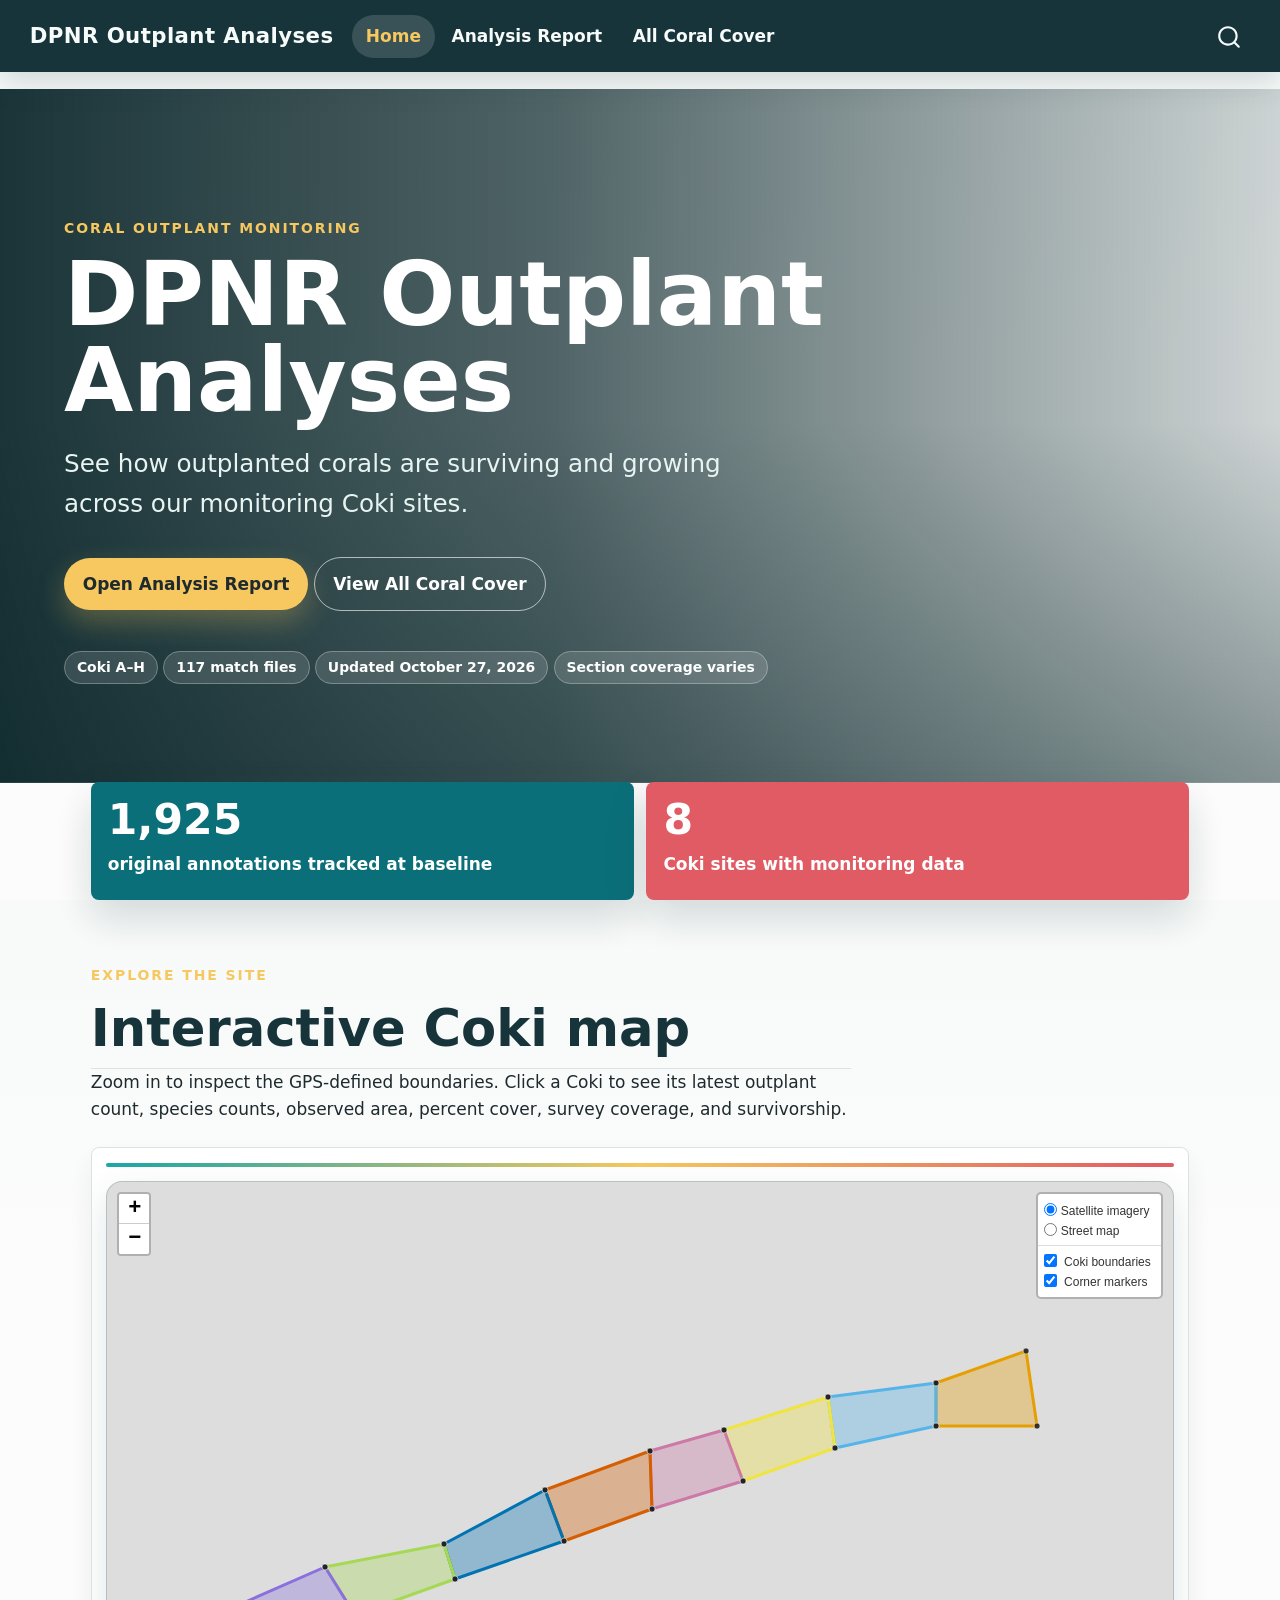
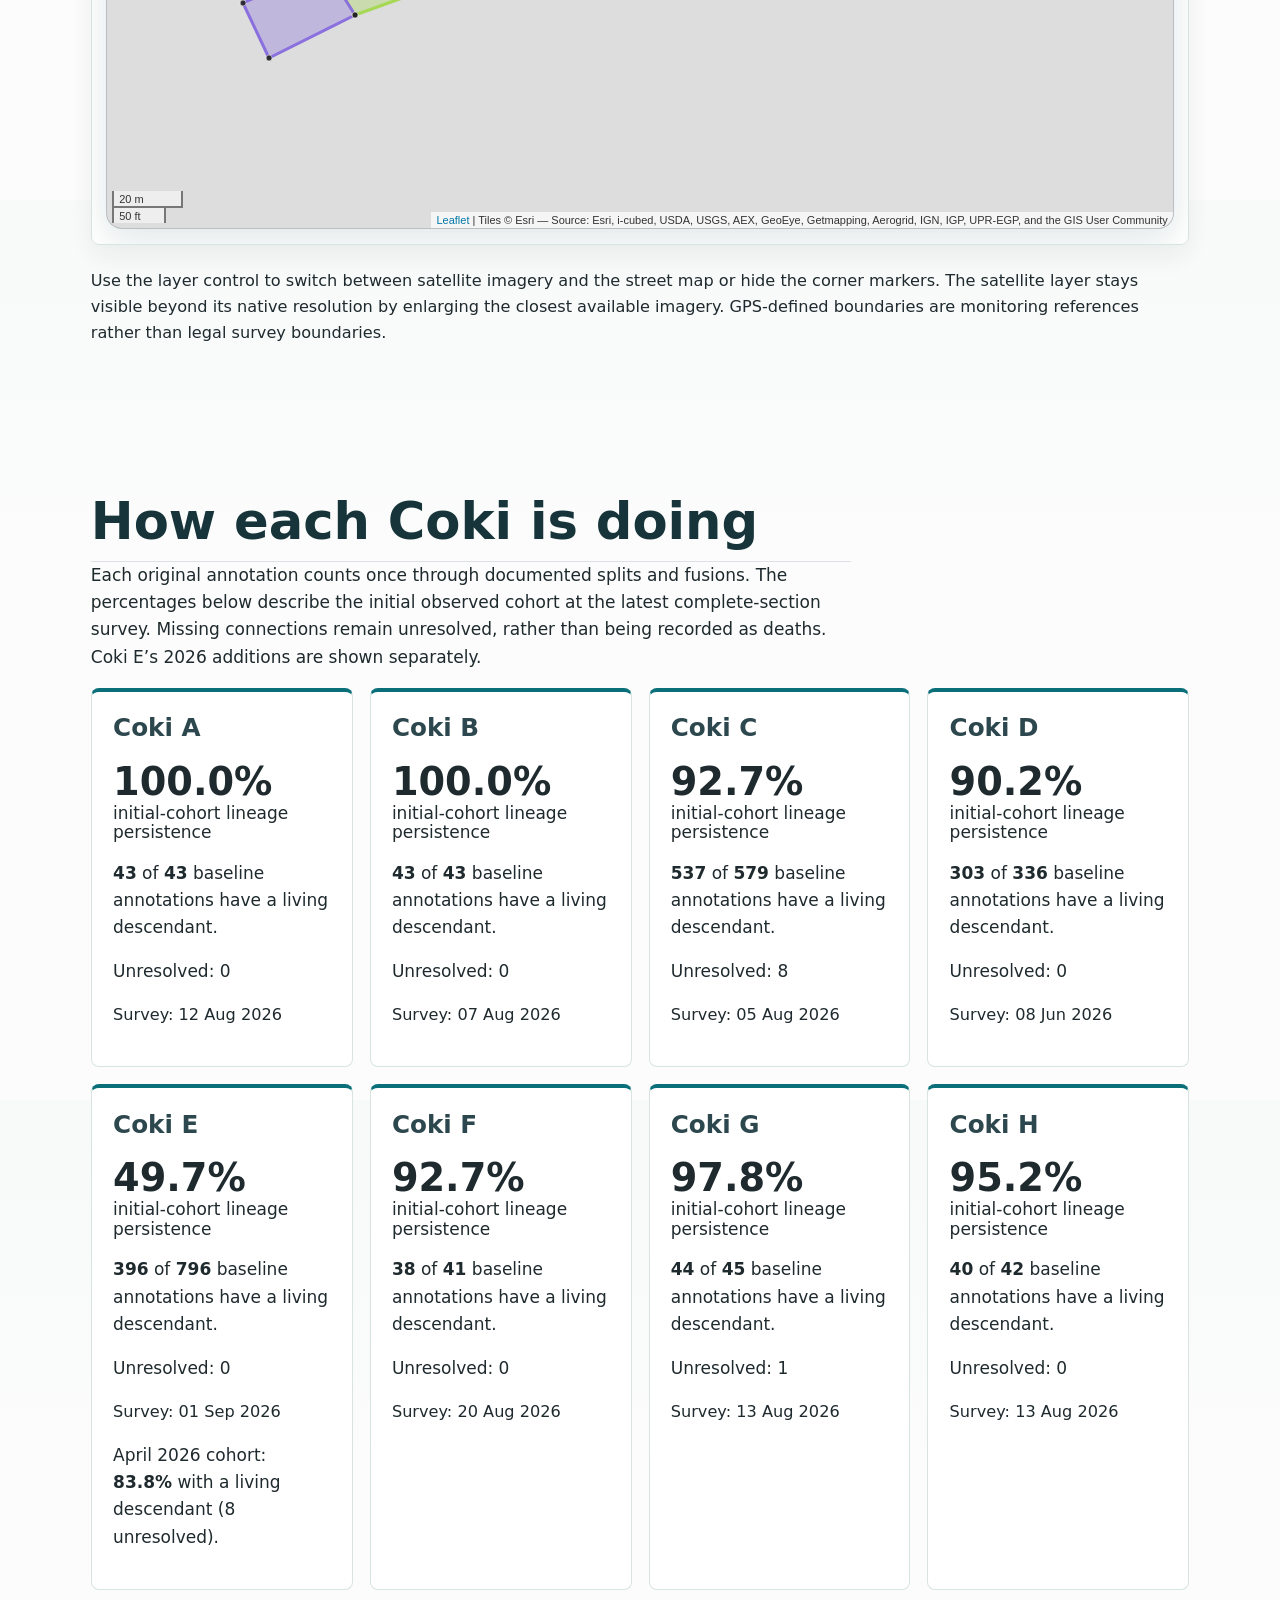
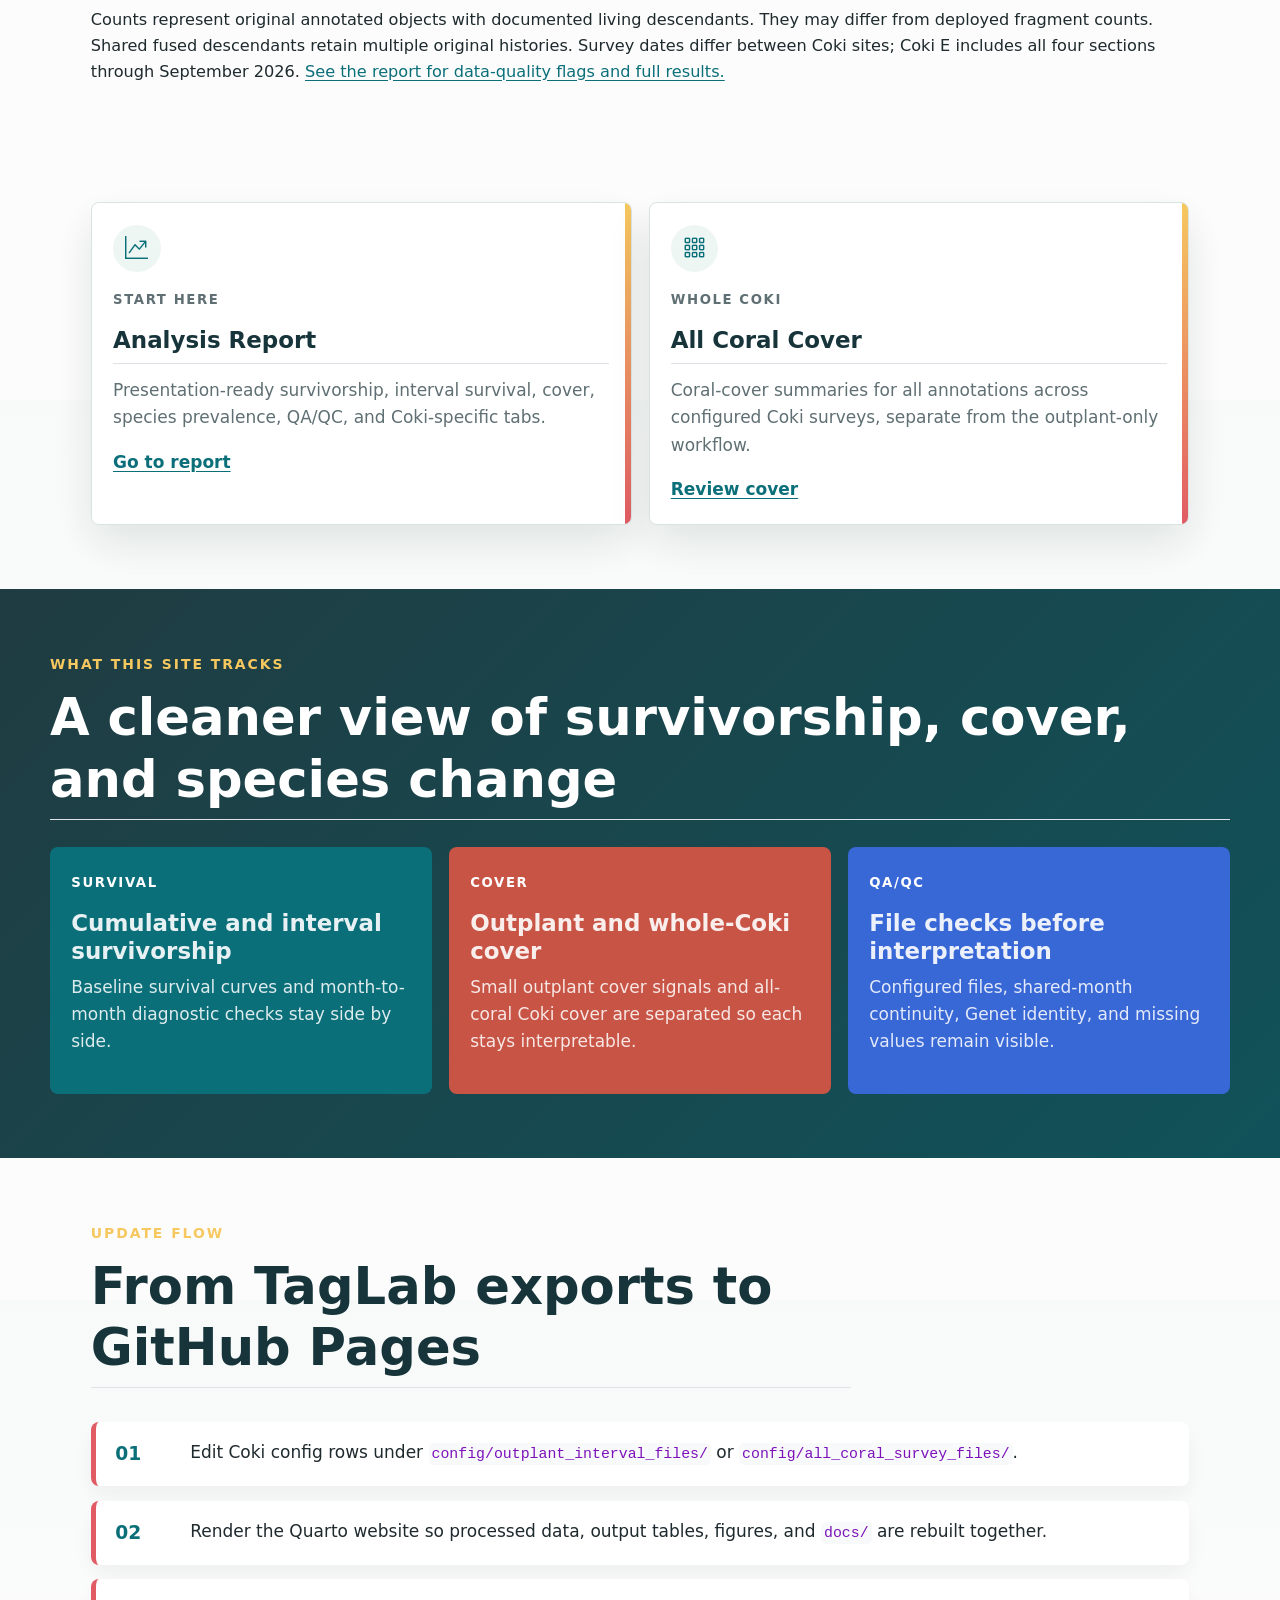
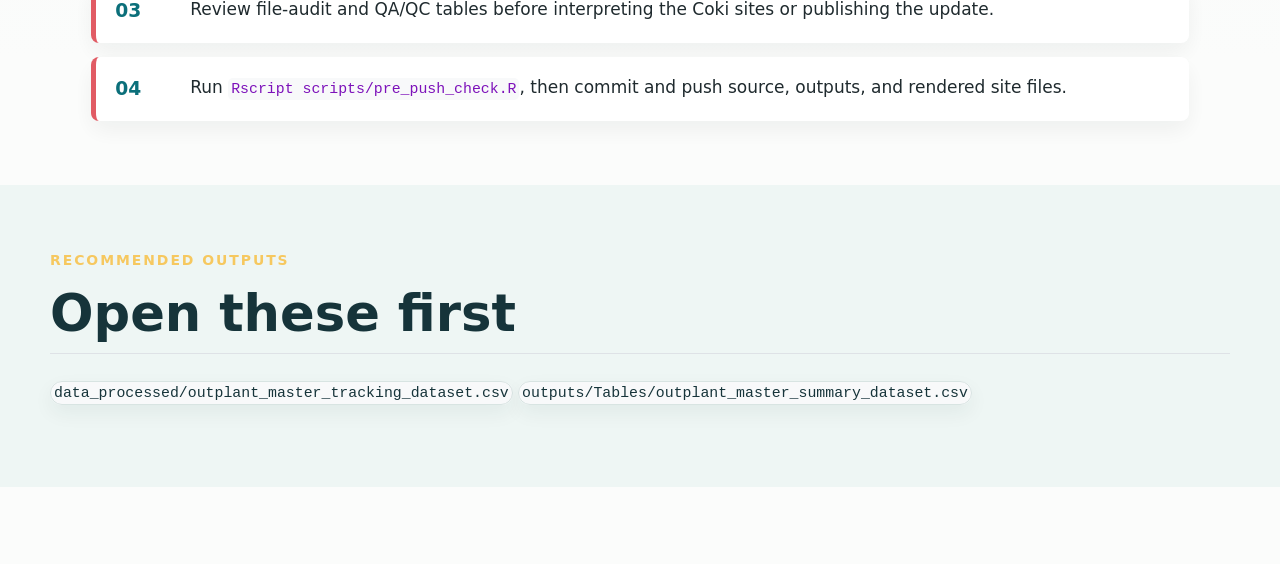
==== commit 00f62349: "Track original outplant lineages across all monitoring plots" ====
--- a/docs/index.html
+++ b/docs/index.html
@@ -165,16 +165,16 @@
 <p><a class="site-button site-button--primary" href="coral_survivorship_report.html">Open Analysis Report</a> <a class="site-button site-button--secondary" href="all_coral_cover.html">View All Coral Cover</a></p>
 </div>
 <div class="site-hero__chips" aria-label="Current report scope">
-<p><span>Plots A–H</span> <span>91 match files</span> <span>Updated September 29, 2026</span> <span>Section coverage varies</span></p>
+<p><span>Plots A–H</span> <span>117 match files</span> <span>Updated October 27, 2026</span> <span>Section coverage varies</span></p>
 </div>
 </div>
 </section>
 <section class="home-band home-band--metrics" aria-label="Outplant overview">
 <div class="metric-strip">
 <div class="metric-tile metric-tile--teal">
-<span>1,500</span>
-<p>
-outplants tracked at baseline
+<span>1,925</span>
+<p>
+original annotations tracked at baseline
 </p>
 </div>
 <div class="metric-tile metric-tile--coral">
@@ -199,8 +199,8 @@
 </div>
 <div class="cell">
 <div class="cell-output-display">
-<div class="leaflet html-widget html-fill-item" id="htmlwidget-9d64b53f3377a13e505c" style="width:100%;height:500px;"></div>
-<script type="application/json" data-for="htmlwidget-9d64b53f3377a13e505c">{"x":{"options":{"minZoom":15,"maxZoom":22,"crs":{"crsClass":"L.CRS.EPSG3857","code":null,"proj4def":null,"projectedBounds":null,"options":{}},"zoomControl":true},"calls":[{"method":"addProviderTiles","args":["Esri.WorldImagery",null,"Satellite imagery",{"minZoom":0,"maxZoom":22,"maxNativeZoom":19,"tileSize":256,"subdomains":"abc","errorTileUrl":"","tms":false,"noWrap":false,"zoomOffset":0,"zoomReverse":false,"opacity":1,"zIndex":1,"detectRetina":false}]},{"method":"addProviderTiles","args":["OpenStreetMap.Mapnik",null,"Street map",{"minZoom":0,"maxZoom":22,"maxNativeZoom":19,"tileSize":256,"subdomains":"abc","errorTileUrl":"","tms":false,"noWrap":false,"zoomOffset":0,"zoomReverse":false,"opacity":1,"zIndex":1,"detectRetina":false}]},{"method":"addPolygons","args":[[[[{"lng":[-64.86405999999999,-64.86403,-64.8643,-64.8643,-64.86405999999999],"lat":[18.35094,18.35075,18.35075,18.35086,18.35094]}]],[[{"lng":[-64.864589,-64.864572,-64.8643,-64.8643,-64.864589],"lat":[18.350825,18.350694,18.35075,18.35086,18.350825]}]],[[{"lng":[-64.864589,-64.864572,-64.864818,-64.864868,-64.864589],"lat":[18.350825,18.350694,18.35061,18.35074,18.350825]}]],[[{"lng":[-64.86506802,-64.86506299,-64.864818,-64.864868,-64.86506802],"lat":[18.35068703,18.350538,18.35061,18.35074,18.35068703]}]],[[{"lng":[-64.86506802,-64.86506299,-64.86529903,-64.86534798,-64.86506802],"lat":[18.35068703,18.350538,18.35045803,18.35058703,18.35068703]}]],[[{"lng":[-64.86562000000001,-64.86559,-64.86529903,-64.86534798,-64.86562000000001],"lat":[18.35045,18.35036,18.35045803,18.35058703,18.35045]}]],[[{"lng":[-64.86562000000001,-64.86559,-64.86586,-64.86593999999999,-64.86562000000001],"lat":[18.35045,18.35036,18.35027,18.35039,18.35045]}]],[[{"lng":[-64.86615999999999,-64.86609,-64.86586,-64.86593999999999,-64.86615999999999],"lat":[18.3503,18.35016,18.35027,18.35039,18.3503]}]]],null,"Coki boundaries",{"interactive":true,"className":"","stroke":true,"color":["#E69F00","#56B4E9","#F0E442","#CC79A7","#D55E00","#0072B2","#A6D854","#8A6FDF"],"weight":3,"opacity":1,"fill":true,"fillColor":["#E69F00","#56B4E9","#F0E442","#CC79A7","#D55E00","#0072B2","#A6D854","#8A6FDF"],"fillOpacity":0.34,"smoothFactor":1,"noClip":false},["<div class='coki-map-popup'><h3>Coki A<\/h3><p><strong>Latest outplant snapshot:<\/strong> 12 Aug 2026<br><strong>Survey coverage:<\/strong> All configured sections<\/p><p><strong>Outplants present:<\/strong> 43<br><strong>Observed outplant area:<\/strong> 0.0755 m²<br><strong>Outplant cover:<\/strong> 0.0157% of the 480 m² Coki<\/p><p><strong>Species counts<\/strong><\/p><ul><li><em>Porites porites<\/em>: 24<\/li><li><em>Orbicella annularis<\/em>: 19<\/li><\/ul><p><strong>Cumulative survivorship:<\/strong> 100.0% (43 of 43)<br><small>Latest complete-section survivorship survey: 12 Aug 2026<\/small><\/p><\/div>","<div class='coki-map-popup'><h3>Coki B<\/h3><p><strong>Latest outplant snapshot:<\/strong> 07 Aug 2026<br><strong>Survey coverage:<\/strong> All configured sections<\/p><p><strong>Outplants present:<\/strong> 75<br><strong>Observed outplant area:<\/strong> 0.0927 m²<br><strong>Outplant cover:<\/strong> 0.0193% of the 480 m² Coki<\/p><p><strong>Species counts<\/strong><\/p><ul><li><em>Porites porites<\/em>: 27<\/li><li><em>Orbicella annularis<\/em>: 24<\/li><li><em>Montastraea cavernosa<\/em>: 23<\/li><li><em>Pseudodiploria strigosa<\/em>: 1<\/li><\/ul><p><strong>Cumulative survivorship:<\/strong> 100.0% (43 of 43)<br><small>Latest complete-section survivorship survey: 07 Aug 2026<\/small><\/p><\/div>","<div class='coki-map-popup'><h3>Coki C<\/h3><p><strong>Latest outplant snapshot:<\/strong> 05 Aug 2026<br><strong>Survey coverage:<\/strong> All configured sections<\/p><p><strong>Outplants present:<\/strong> 498<br><strong>Observed outplant area:<\/strong> 0.3278 m²<br><strong>Outplant cover:<\/strong> 0.0683% of the 480 m² Coki<\/p><p><strong>Species counts<\/strong><\/p><ul><li><em>Montastraea cavernosa<\/em>: 165<\/li><li><em>Porites porites<\/em>: 160<\/li><li><em>Orbicella franksi<\/em>: 120<\/li><li><em>Orbicella annularis<\/em>: 38<\/li><li><em>Orbicella faveolata<\/em>: 15<\/li><\/ul><p><strong>Cumulative survivorship:<\/strong> 88.1% (475 of 539)<br><small>Latest complete-section survivorship survey: 05 Aug 2026<\/small><\/p><\/div>","<div class='coki-map-popup'><h3>Coki D<\/h3><p><strong>Latest outplant snapshot:<\/strong> 06 Aug 2026<br><strong>Survey coverage:<\/strong> Partial coverage: 2 of 3 sections<\/p><p><strong>Outplants present:<\/strong> 253<br><strong>Observed outplant area:<\/strong> 0.1952 m²<br><strong>Outplant cover:<\/strong> 0.0407% of the 480 m² Coki<\/p><p><strong>Species counts<\/strong><\/p><ul><li><em>Porites porites<\/em>: 142<\/li><li><em>Orbicella annularis<\/em>: 53<\/li><li><em>Montastraea cavernosa<\/em>: 47<\/li><li><em>Orbicella franksi<\/em>: 11<\/li><\/ul><p><strong>Cumulative survivorship:<\/strong> 89.3% (275 of 308)<br><small>Latest complete-section survivorship survey: 08 Jun 2026<\/small><\/p><\/div>","<div class='coki-map-popup'><h3>Coki E<\/h3><p><strong>Latest outplant snapshot:<\/strong> 04 May 2026<br><strong>Survey coverage:<\/strong> Partial coverage: 2 of 4 sections<\/p><p><strong>Outplants present:<\/strong> 574<br><strong>Observed outplant area:<\/strong> 0.7230 m²<br><strong>Outplant cover:<\/strong> 0.1506% of the 480 m² Coki<\/p><p><strong>Species counts<\/strong><\/p><ul><li><em>Orbicella annularis<\/em>: 233<\/li><li><em>Pseudodiploria strigosa<\/em>: 135<\/li><li><em>Montastraea cavernosa<\/em>: 60<\/li><li><em>Orbicella franksi<\/em>: 53<\/li><li><em>Diploria labyrinthiformis<\/em>: 45<\/li><li><em>Orbicella faveolata<\/em>: 42<\/li><li><em>Acropora palmata<\/em>: 5<\/li><li><em>Acropora cervicornis<\/em>: 1<\/li><\/ul><p><strong>Cumulative survivorship:<\/strong> 69.8% (309 of 443)<br><small>Latest complete-section survivorship survey: 20 Jan 2026<\/small><\/p><\/div>","<div class='coki-map-popup'><h3>Coki F<\/h3><p><strong>Latest outplant snapshot:<\/strong> 20 Aug 2026<br><strong>Survey coverage:<\/strong> All configured sections<\/p><p><strong>Outplants present:<\/strong> 38<br><strong>Observed outplant area:<\/strong> 0.0520 m²<br><strong>Outplant cover:<\/strong> 0.0108% of the 480 m² Coki<\/p><p><strong>Species counts<\/strong><\/p><ul><li><em>Orbicella annularis<\/em>: 19<\/li><li><em>Porites porites<\/em>: 19<\/li><\/ul><p><strong>Cumulative survivorship:<\/strong> 90.2% (37 of 41)<br><small>Latest complete-section survivorship survey: 20 Aug 2026<\/small><\/p><\/div>","<div class='coki-map-popup'><h3>Coki G<\/h3><p><strong>Latest outplant snapshot:<\/strong> 13 Aug 2026<br><strong>Survey coverage:<\/strong> All configured sections<\/p><p><strong>Outplants present:<\/strong> 44<br><strong>Observed outplant area:<\/strong> 0.0626 m²<br><strong>Outplant cover:<\/strong> 0.0130% of the 480 m² Coki<\/p><p><strong>Species counts<\/strong><\/p><ul><li><em>Porites porites<\/em>: 27<\/li><li><em>Orbicella annularis<\/em>: 17<\/li><\/ul><p><strong>Cumulative survivorship:<\/strong> 97.8% (44 of 45)<br><small>Latest complete-section survivorship survey: 13 Aug 2026<\/small><\/p><\/div>","<div class='coki-map-popup'><h3>Coki H<\/h3><p><strong>Latest outplant snapshot:<\/strong> 13 Aug 2026<br><strong>Survey coverage:<\/strong> All configured sections<\/p><p><strong>Outplants present:<\/strong> 40<br><strong>Observed outplant area:<\/strong> 0.0546 m²<br><strong>Outplant cover:<\/strong> 0.0114% of the 480 m² Coki<\/p><p><strong>Species counts<\/strong><\/p><ul><li><em>Porites porites<\/em>: 22<\/li><li><em>Orbicella annularis<\/em>: 18<\/li><\/ul><p><strong>Cumulative survivorship:<\/strong> 94.7% (36 of 38)<br><small>Latest complete-section survivorship survey: 13 Aug 2026<\/small><\/p><\/div>"],null,["Coki A","Coki B","Coki C","Coki D","Coki E","Coki F","Coki G","Coki H"],{"interactive":false,"permanent":true,"direction":"center","opacity":1,"offset":[0,0],"textsize":"10px","textOnly":true,"style":{"font-weight":"700","font-size":"13px","color":"#ffffff","text-shadow":"0 1px 3px #000"},"className":"","sticky":true},{"weight":5,"fillOpacity":0.55,"bringToFront":true}]},{"method":"addCircleMarkers","args":[[18.35094,18.35075,18.35075,18.35086,18.350825,18.350694,18.35075,18.35086,18.350825,18.350694,18.35061,18.35074,18.35068703,18.350538,18.35061,18.35074,18.35068703,18.350538,18.35045803,18.35058703,18.35045,18.35036,18.35045803,18.35058703,18.35045,18.35036,18.35027,18.35039,18.3503,18.35016,18.35027,18.35039],[-64.86405999999999,-64.86403,-64.8643,-64.8643,-64.864589,-64.864572,-64.8643,-64.8643,-64.864589,-64.864572,-64.864818,-64.864868,-64.86506802,-64.86506299,-64.864818,-64.864868,-64.86506802,-64.86506299,-64.86529903,-64.86534798,-64.86562000000001,-64.86559,-64.86529903,-64.86534798,-64.86562000000001,-64.86559,-64.86586,-64.86593999999999,-64.86615999999999,-64.86609,-64.86586,-64.86593999999999],3,null,"Corner markers",{"interactive":true,"className":"","stroke":true,"color":"#ffffff","weight":1,"opacity":0.5,"fill":true,"fillColor":"#222222","fillOpacity":0.9},null,null,["<strong>Coki A M1<\/strong><br>Latitude: 18.3509400<br>Longitude: -64.8640600<br>Depth: 49.0 ft (14.94 m)","<strong>Coki A M2<\/strong><br>Latitude: 18.3507500<br>Longitude: -64.8640300<br>Depth: 31.0 ft (9.45 m)","<strong>Coki A M3<\/strong><br>Latitude: 18.3507500<br>Longitude: -64.8643000<br>Depth: 30.0 ft (9.14 m)","<strong>Coki A M4<\/strong><br>Latitude: 18.3508600<br>Longitude: -64.8643000<br>Depth: 51.0 ft (15.54 m)","<strong>Coki B M1<\/strong><br>Latitude: 18.3508250<br>Longitude: -64.8645890<br>Depth: 45.0 ft (13.72 m)","<strong>Coki B M2<\/strong><br>Latitude: 18.3506940<br>Longitude: -64.8645720<br>Depth: 25.0 ft (7.62 m)","<strong>Coki B M3<\/strong><br>Latitude: 18.3507500<br>Longitude: -64.8643000<br>Depth: 30.0 ft (9.14 m)","<strong>Coki B M4<\/strong><br>Latitude: 18.3508600<br>Longitude: -64.8643000<br>Depth: 51.0 ft (15.54 m)","<strong>Coki C M1<\/strong><br>Latitude: 18.3508250<br>Longitude: -64.8645890<br>Depth: 45.0 ft (13.72 m)","<strong>Coki C M2<\/strong><br>Latitude: 18.3506940<br>Longitude: -64.8645720<br>Depth: 25.0 ft (7.62 m)","<strong>Coki C M3<\/strong><br>Latitude: 18.3506100<br>Longitude: -64.8648180<br>Depth: 22.0 ft (6.71 m)","<strong>Coki C M4<\/strong><br>Latitude: 18.3507400<br>Longitude: -64.8648680<br>Depth: 42.0 ft (12.80 m)","<strong>Coki D M1<\/strong><br>Latitude: 18.3506870<br>Longitude: -64.8650680<br>Depth: 42.0 ft (12.80 m)","<strong>Coki D M2<\/strong><br>Latitude: 18.3505380<br>Longitude: -64.8650630<br>Depth: 22.0 ft (6.71 m)","<strong>Coki D M3<\/strong><br>Latitude: 18.3506100<br>Longitude: -64.8648180<br>Depth: 22.0 ft (6.71 m)","<strong>Coki D M4<\/strong><br>Latitude: 18.3507400<br>Longitude: -64.8648680<br>Depth: 41.0 ft (12.50 m)","<strong>Coki E M1<\/strong><br>Latitude: 18.3506870<br>Longitude: -64.8650680<br>Depth: 42.0 ft (12.80 m)","<strong>Coki E M2<\/strong><br>Latitude: 18.3505380<br>Longitude: -64.8650630<br>Depth: 22.0 ft (6.71 m)","<strong>Coki E M3<\/strong><br>Latitude: 18.3504580<br>Longitude: -64.8652990<br>Depth: 22.0 ft (6.71 m)","<strong>Coki E M4<\/strong><br>Latitude: 18.3505870<br>Longitude: -64.8653480<br>Depth: 41.0 ft (12.50 m)","<strong>Coki F M1<\/strong><br>Latitude: 18.3504500<br>Longitude: -64.8656200<br>Depth: 37.0 ft (11.28 m)","<strong>Coki F M2<\/strong><br>Latitude: 18.3503600<br>Longitude: -64.8655900<br>Depth: 20.0 ft (6.10 m)","<strong>Coki F M3<\/strong><br>Latitude: 18.3504580<br>Longitude: -64.8652990<br>Depth: 22.0 ft (6.71 m)","<strong>Coki F M4<\/strong><br>Latitude: 18.3505870<br>Longitude: -64.8653480<br>Depth: 41.0 ft (12.50 m)","<strong>Coki G M1<\/strong><br>Latitude: 18.3504500<br>Longitude: -64.8656200<br>Depth: 37.0 ft (11.28 m)","<strong>Coki G M2<\/strong><br>Latitude: 18.3503600<br>Longitude: -64.8655900<br>Depth: 20.0 ft (6.10 m)","<strong>Coki G M3<\/strong><br>Latitude: 18.3502700<br>Longitude: -64.8658600<br>Depth: 21.0 ft (6.40 m)","<strong>Coki G M4<\/strong><br>Latitude: 18.3503900<br>Longitude: -64.8659400<br>Depth: 38.0 ft (11.58 m)","<strong>Coki H M1<\/strong><br>Latitude: 18.3503000<br>Longitude: -64.8661600<br>Depth: 33.0 ft (10.06 m)","<strong>Coki H M2<\/strong><br>Latitude: 18.3501600<br>Longitude: -64.8660900<br>Depth: 19.0 ft (5.79 m)","<strong>Coki H M3<\/strong><br>Latitude: 18.3502700<br>Longitude: -64.8658600<br>Depth: 21.0 ft (6.40 m)","<strong>Coki H M4<\/strong><br>Latitude: 18.3503900<br>Longitude: -64.8659400<br>Depth: 38.0 ft (11.58 m)"],null,null,{"interactive":false,"permanent":false,"direction":"auto","opacity":1,"offset":[0,0],"textsize":"10px","textOnly":false,"className":"","sticky":true},null]},{"method":"addLayersControl","args":[["Satellite imagery","Street map"],["Coki boundaries","Corner markers"],{"collapsed":false,"autoZIndex":true,"position":"topright"}]},{"method":"addScaleBar","args":[{"maxWidth":100,"metric":true,"imperial":true,"updateWhenIdle":true,"position":"bottomleft"}]}],"limits":{"lat":[18.35016,18.35094],"lng":[-64.86615999999999,-64.86403]},"fitBounds":[18.35016,-64.86615999999999,18.35094,-64.86403,[]]},"evals":[],"jsHooks":[]}</script>
+<div class="leaflet html-widget html-fill-item" id="htmlwidget-fe8df6d4937fc927e33e" style="width:100%;height:500px;"></div>
+<script type="application/json" data-for="htmlwidget-fe8df6d4937fc927e33e">{"x":{"options":{"minZoom":15,"maxZoom":22,"crs":{"crsClass":"L.CRS.EPSG3857","code":null,"proj4def":null,"projectedBounds":null,"options":{}},"zoomControl":true},"calls":[{"method":"addProviderTiles","args":["Esri.WorldImagery",null,"Satellite imagery",{"minZoom":0,"maxZoom":22,"maxNativeZoom":19,"tileSize":256,"subdomains":"abc","errorTileUrl":"","tms":false,"noWrap":false,"zoomOffset":0,"zoomReverse":false,"opacity":1,"zIndex":1,"detectRetina":false}]},{"method":"addProviderTiles","args":["OpenStreetMap.Mapnik",null,"Street map",{"minZoom":0,"maxZoom":22,"maxNativeZoom":19,"tileSize":256,"subdomains":"abc","errorTileUrl":"","tms":false,"noWrap":false,"zoomOffset":0,"zoomReverse":false,"opacity":1,"zIndex":1,"detectRetina":false}]},{"method":"addPolygons","args":[[[[{"lng":[-64.86405999999999,-64.86403,-64.8643,-64.8643,-64.86405999999999],"lat":[18.35094,18.35075,18.35075,18.35086,18.35094]}]],[[{"lng":[-64.864589,-64.864572,-64.8643,-64.8643,-64.864589],"lat":[18.350825,18.350694,18.35075,18.35086,18.350825]}]],[[{"lng":[-64.864589,-64.864572,-64.864818,-64.864868,-64.864589],"lat":[18.350825,18.350694,18.35061,18.35074,18.350825]}]],[[{"lng":[-64.86506802,-64.86506299,-64.864818,-64.864868,-64.86506802],"lat":[18.35068703,18.350538,18.35061,18.35074,18.35068703]}]],[[{"lng":[-64.86506802,-64.86506299,-64.86529903,-64.86534798,-64.86506802],"lat":[18.35068703,18.350538,18.35045803,18.35058703,18.35068703]}]],[[{"lng":[-64.86562000000001,-64.86559,-64.86529903,-64.86534798,-64.86562000000001],"lat":[18.35045,18.35036,18.35045803,18.35058703,18.35045]}]],[[{"lng":[-64.86562000000001,-64.86559,-64.86586,-64.86593999999999,-64.86562000000001],"lat":[18.35045,18.35036,18.35027,18.35039,18.35045]}]],[[{"lng":[-64.86615999999999,-64.86609,-64.86586,-64.86593999999999,-64.86615999999999],"lat":[18.3503,18.35016,18.35027,18.35039,18.3503]}]]],null,"Coki boundaries",{"interactive":true,"className":"","stroke":true,"color":["#E69F00","#56B4E9","#F0E442","#CC79A7","#D55E00","#0072B2","#A6D854","#8A6FDF"],"weight":3,"opacity":1,"fill":true,"fillColor":["#E69F00","#56B4E9","#F0E442","#CC79A7","#D55E00","#0072B2","#A6D854","#8A6FDF"],"fillOpacity":0.34,"smoothFactor":1,"noClip":false},["<div class='coki-map-popup'><h3>Coki A<\/h3><p><strong>Latest outplant snapshot:<\/strong> 12 Aug 2026<br><strong>Survey coverage:<\/strong> All configured sections<\/p><p><strong>Current annotation groups:<\/strong> 43<br><strong>Observed outplant area:<\/strong> 0.0755 m²<br><strong>Outplant cover:<\/strong> 0.0157% of the 480 m² Coki<\/p><p><strong>Species annotation-group counts<\/strong><\/p><ul><li><em>Porites porites<\/em>: 24<\/li><li><em>Orbicella annularis<\/em>: 19<\/li><\/ul><p><strong>Initial-cohort lineage persistence:<\/strong> 100.0% (43 of 43; 0 unresolved)<br><small>Latest complete-section survivorship survey: 12 Aug 2026<\/small><\/p><\/div>","<div class='coki-map-popup'><h3>Coki B<\/h3><p><strong>Latest outplant snapshot:<\/strong> 07 Aug 2026<br><strong>Survey coverage:<\/strong> All configured sections<\/p><p><strong>Current annotation groups:<\/strong> 75<br><strong>Observed outplant area:<\/strong> 0.0927 m²<br><strong>Outplant cover:<\/strong> 0.0193% of the 480 m² Coki<\/p><p><strong>Species annotation-group counts<\/strong><\/p><ul><li><em>Porites porites<\/em>: 27<\/li><li><em>Orbicella annularis<\/em>: 24<\/li><li><em>Montastraea cavernosa<\/em>: 23<\/li><li><em>Pseudodiploria strigosa<\/em>: 1<\/li><\/ul><p><strong>Initial-cohort lineage persistence:<\/strong> 100.0% (43 of 43; 0 unresolved)<br><small>Latest complete-section survivorship survey: 07 Aug 2026<\/small><\/p><\/div>","<div class='coki-map-popup'><h3>Coki C<\/h3><p><strong>Latest outplant snapshot:<\/strong> 05 Aug 2026<br><strong>Survey coverage:<\/strong> All configured sections<\/p><p><strong>Current annotation groups:<\/strong> 498<br><strong>Observed outplant area:<\/strong> 0.3278 m²<br><strong>Outplant cover:<\/strong> 0.0683% of the 480 m² Coki<\/p><p><strong>Species annotation-group counts<\/strong><\/p><ul><li><em>Montastraea cavernosa<\/em>: 165<\/li><li><em>Porites porites<\/em>: 160<\/li><li><em>Orbicella franksi<\/em>: 120<\/li><li><em>Orbicella annularis<\/em>: 38<\/li><li><em>Orbicella faveolata<\/em>: 15<\/li><\/ul><p><strong>Initial-cohort lineage persistence:<\/strong> 92.7% (537 of 579; 8 unresolved)<br><small>Latest complete-section survivorship survey: 05 Aug 2026<\/small><\/p><\/div>","<div class='coki-map-popup'><h3>Coki D<\/h3><p><strong>Latest outplant snapshot:<\/strong> 06 Aug 2026<br><strong>Survey coverage:<\/strong> Partial coverage: 2 of 3 sections<\/p><p><strong>Current annotation groups:<\/strong> 253<br><strong>Observed outplant area:<\/strong> 0.1952 m²<br><strong>Outplant cover:<\/strong> 0.0407% of the 480 m² Coki<\/p><p><strong>Species annotation-group counts<\/strong><\/p><ul><li><em>Porites porites<\/em>: 142<\/li><li><em>Orbicella annularis<\/em>: 53<\/li><li><em>Montastraea cavernosa<\/em>: 47<\/li><li><em>Orbicella franksi<\/em>: 11<\/li><\/ul><p><strong>Initial-cohort lineage persistence:<\/strong> 90.2% (303 of 336; 0 unresolved)<br><small>Latest complete-section survivorship survey: 08 Jun 2026<\/small><\/p><\/div>","<div class='coki-map-popup'><h3>Coki E<\/h3><p><strong>Latest outplant snapshot:<\/strong> 01 Sep 2026<br><strong>Survey coverage:<\/strong> All configured sections<\/p><p><strong>Current annotation groups:<\/strong> 1,052<br><strong>Observed outplant area:<\/strong> 1.2268 m²<br><strong>Outplant cover:<\/strong> 0.2556% of the 480 m² Coki<\/p><p><strong>Species annotation-group counts<\/strong><\/p><ul><li><em>Orbicella annularis<\/em>: 349<\/li><li><em>Pseudodiploria strigosa<\/em>: 226<\/li><li><em>Montastraea cavernosa<\/em>: 188<\/li><li><em>Orbicella franksi<\/em>: 128<\/li><li><em>Diploria labyrinthiformis<\/em>: 83<\/li><li><em>Orbicella faveolata<\/em>: 72<\/li><li><em>Acropora palmata<\/em>: 5<\/li><li><em>Acropora cervicornis<\/em>: 1<\/li><\/ul><p><strong>Initial-cohort lineage persistence:<\/strong> 49.7% (396 of 796; 0 unresolved)<br><small>Latest complete-section survivorship survey: 01 Sep 2026<\/small><\/p><p><strong>April 2026 cohort lineage persistence:<\/strong> 83.8% (8 unresolved)<\/p><\/div>","<div class='coki-map-popup'><h3>Coki F<\/h3><p><strong>Latest outplant snapshot:<\/strong> 20 Aug 2026<br><strong>Survey coverage:<\/strong> All configured sections<\/p><p><strong>Current annotation groups:<\/strong> 38<br><strong>Observed outplant area:<\/strong> 0.0520 m²<br><strong>Outplant cover:<\/strong> 0.0108% of the 480 m² Coki<\/p><p><strong>Species annotation-group counts<\/strong><\/p><ul><li><em>Orbicella annularis<\/em>: 19<\/li><li><em>Porites porites<\/em>: 19<\/li><\/ul><p><strong>Initial-cohort lineage persistence:<\/strong> 92.7% (38 of 41; 0 unresolved)<br><small>Latest complete-section survivorship survey: 20 Aug 2026<\/small><\/p><\/div>","<div class='coki-map-popup'><h3>Coki G<\/h3><p><strong>Latest outplant snapshot:<\/strong> 13 Aug 2026<br><strong>Survey coverage:<\/strong> All configured sections<\/p><p><strong>Current annotation groups:<\/strong> 44<br><strong>Observed outplant area:<\/strong> 0.0626 m²<br><strong>Outplant cover:<\/strong> 0.0130% of the 480 m² Coki<\/p><p><strong>Species annotation-group counts<\/strong><\/p><ul><li><em>Porites porites<\/em>: 27<\/li><li><em>Orbicella annularis<\/em>: 17<\/li><\/ul><p><strong>Initial-cohort lineage persistence:<\/strong> 97.8% (44 of 45; 1 unresolved)<br><small>Latest complete-section survivorship survey: 13 Aug 2026<\/small><\/p><\/div>","<div class='coki-map-popup'><h3>Coki H<\/h3><p><strong>Latest outplant snapshot:<\/strong> 13 Aug 2026<br><strong>Survey coverage:<\/strong> All configured sections<\/p><p><strong>Current annotation groups:<\/strong> 40<br><strong>Observed outplant area:<\/strong> 0.0546 m²<br><strong>Outplant cover:<\/strong> 0.0114% of the 480 m² Coki<\/p><p><strong>Species annotation-group counts<\/strong><\/p><ul><li><em>Porites porites<\/em>: 22<\/li><li><em>Orbicella annularis<\/em>: 18<\/li><\/ul><p><strong>Initial-cohort lineage persistence:<\/strong> 95.2% (40 of 42; 0 unresolved)<br><small>Latest complete-section survivorship survey: 13 Aug 2026<\/small><\/p><\/div>"],null,["Coki A","Coki B","Coki C","Coki D","Coki E","Coki F","Coki G","Coki H"],{"interactive":false,"permanent":true,"direction":"center","opacity":1,"offset":[0,0],"textsize":"10px","textOnly":true,"style":{"font-weight":"700","font-size":"13px","color":"#ffffff","text-shadow":"0 1px 3px #000"},"className":"","sticky":true},{"weight":5,"fillOpacity":0.55,"bringToFront":true}]},{"method":"addCircleMarkers","args":[[18.35094,18.35075,18.35075,18.35086,18.350825,18.350694,18.35075,18.35086,18.350825,18.350694,18.35061,18.35074,18.35068703,18.350538,18.35061,18.35074,18.35068703,18.350538,18.35045803,18.35058703,18.35045,18.35036,18.35045803,18.35058703,18.35045,18.35036,18.35027,18.35039,18.3503,18.35016,18.35027,18.35039],[-64.86405999999999,-64.86403,-64.8643,-64.8643,-64.864589,-64.864572,-64.8643,-64.8643,-64.864589,-64.864572,-64.864818,-64.864868,-64.86506802,-64.86506299,-64.864818,-64.864868,-64.86506802,-64.86506299,-64.86529903,-64.86534798,-64.86562000000001,-64.86559,-64.86529903,-64.86534798,-64.86562000000001,-64.86559,-64.86586,-64.86593999999999,-64.86615999999999,-64.86609,-64.86586,-64.86593999999999],3,null,"Corner markers",{"interactive":true,"className":"","stroke":true,"color":"#ffffff","weight":1,"opacity":0.5,"fill":true,"fillColor":"#222222","fillOpacity":0.9},null,null,["<strong>Coki A M1<\/strong><br>Latitude: 18.3509400<br>Longitude: -64.8640600<br>Depth: 49.0 ft (14.94 m)","<strong>Coki A M2<\/strong><br>Latitude: 18.3507500<br>Longitude: -64.8640300<br>Depth: 31.0 ft (9.45 m)","<strong>Coki A M3<\/strong><br>Latitude: 18.3507500<br>Longitude: -64.8643000<br>Depth: 30.0 ft (9.14 m)","<strong>Coki A M4<\/strong><br>Latitude: 18.3508600<br>Longitude: -64.8643000<br>Depth: 51.0 ft (15.54 m)","<strong>Coki B M1<\/strong><br>Latitude: 18.3508250<br>Longitude: -64.8645890<br>Depth: 45.0 ft (13.72 m)","<strong>Coki B M2<\/strong><br>Latitude: 18.3506940<br>Longitude: -64.8645720<br>Depth: 25.0 ft (7.62 m)","<strong>Coki B M3<\/strong><br>Latitude: 18.3507500<br>Longitude: -64.8643000<br>Depth: 30.0 ft (9.14 m)","<strong>Coki B M4<\/strong><br>Latitude: 18.3508600<br>Longitude: -64.8643000<br>Depth: 51.0 ft (15.54 m)","<strong>Coki C M1<\/strong><br>Latitude: 18.3508250<br>Longitude: -64.8645890<br>Depth: 45.0 ft (13.72 m)","<strong>Coki C M2<\/strong><br>Latitude: 18.3506940<br>Longitude: -64.8645720<br>Depth: 25.0 ft (7.62 m)","<strong>Coki C M3<\/strong><br>Latitude: 18.3506100<br>Longitude: -64.8648180<br>Depth: 22.0 ft (6.71 m)","<strong>Coki C M4<\/strong><br>Latitude: 18.3507400<br>Longitude: -64.8648680<br>Depth: 42.0 ft (12.80 m)","<strong>Coki D M1<\/strong><br>Latitude: 18.3506870<br>Longitude: -64.8650680<br>Depth: 42.0 ft (12.80 m)","<strong>Coki D M2<\/strong><br>Latitude: 18.3505380<br>Longitude: -64.8650630<br>Depth: 22.0 ft (6.71 m)","<strong>Coki D M3<\/strong><br>Latitude: 18.3506100<br>Longitude: -64.8648180<br>Depth: 22.0 ft (6.71 m)","<strong>Coki D M4<\/strong><br>Latitude: 18.3507400<br>Longitude: -64.8648680<br>Depth: 41.0 ft (12.50 m)","<strong>Coki E M1<\/strong><br>Latitude: 18.3506870<br>Longitude: -64.8650680<br>Depth: 42.0 ft (12.80 m)","<strong>Coki E M2<\/strong><br>Latitude: 18.3505380<br>Longitude: -64.8650630<br>Depth: 22.0 ft (6.71 m)","<strong>Coki E M3<\/strong><br>Latitude: 18.3504580<br>Longitude: -64.8652990<br>Depth: 22.0 ft (6.71 m)","<strong>Coki E M4<\/strong><br>Latitude: 18.3505870<br>Longitude: -64.8653480<br>Depth: 41.0 ft (12.50 m)","<strong>Coki F M1<\/strong><br>Latitude: 18.3504500<br>Longitude: -64.8656200<br>Depth: 37.0 ft (11.28 m)","<strong>Coki F M2<\/strong><br>Latitude: 18.3503600<br>Longitude: -64.8655900<br>Depth: 20.0 ft (6.10 m)","<strong>Coki F M3<\/strong><br>Latitude: 18.3504580<br>Longitude: -64.8652990<br>Depth: 22.0 ft (6.71 m)","<strong>Coki F M4<\/strong><br>Latitude: 18.3505870<br>Longitude: -64.8653480<br>Depth: 41.0 ft (12.50 m)","<strong>Coki G M1<\/strong><br>Latitude: 18.3504500<br>Longitude: -64.8656200<br>Depth: 37.0 ft (11.28 m)","<strong>Coki G M2<\/strong><br>Latitude: 18.3503600<br>Longitude: -64.8655900<br>Depth: 20.0 ft (6.10 m)","<strong>Coki G M3<\/strong><br>Latitude: 18.3502700<br>Longitude: -64.8658600<br>Depth: 21.0 ft (6.40 m)","<strong>Coki G M4<\/strong><br>Latitude: 18.3503900<br>Longitude: -64.8659400<br>Depth: 38.0 ft (11.58 m)","<strong>Coki H M1<\/strong><br>Latitude: 18.3503000<br>Longitude: -64.8661600<br>Depth: 33.0 ft (10.06 m)","<strong>Coki H M2<\/strong><br>Latitude: 18.3501600<br>Longitude: -64.8660900<br>Depth: 19.0 ft (5.79 m)","<strong>Coki H M3<\/strong><br>Latitude: 18.3502700<br>Longitude: -64.8658600<br>Depth: 21.0 ft (6.40 m)","<strong>Coki H M4<\/strong><br>Latitude: 18.3503900<br>Longitude: -64.8659400<br>Depth: 38.0 ft (11.58 m)"],null,null,{"interactive":false,"permanent":false,"direction":"auto","opacity":1,"offset":[0,0],"textsize":"10px","textOnly":false,"className":"","sticky":true},null]},{"method":"addLayersControl","args":[["Satellite imagery","Street map"],["Coki boundaries","Corner markers"],{"collapsed":false,"autoZIndex":true,"position":"topright"}]},{"method":"addScaleBar","args":[{"maxWidth":100,"metric":true,"imperial":true,"updateWhenIdle":true,"position":"bottomleft"}]}],"limits":{"lat":[18.35016,18.35094],"lng":[-64.86615999999999,-64.86403]},"fitBounds":[18.35016,-64.86615999999999,18.35094,-64.86403,[]]},"evals":[],"jsHooks":[]}</script>
 </div>
 </div>
 <p class="overview-note">
@@ -213,7 +213,7 @@
 How each plot is doing
 </h2>
 <p>
-Survivorship is the percentage of baseline outplants still present at the latest survey with all configured sections represented.
+Each original annotation counts once through documented splits and fusions. The percentages below describe the initial observed cohort at the latest complete-section survey. Missing connections remain unresolved, rather than being recorded as deaths. Coki E’s 2026 additions are shown separately.
 </p>
 </div>
 <div class="plot-overview-grid">
@@ -222,10 +222,13 @@
 Plot A
 </h3>
 <p class="plot-overview-value">
-100.0%<span>survivorship</span>
-</p>
-<p>
-<strong>43</strong> of <strong>43</strong> baseline outplants remain.
+100.0%<span>initial-cohort lineage persistence</span>
+</p>
+<p>
+<strong>43</strong> of <strong>43</strong> baseline annotations have a living descendant.
+</p>
+<p>
+Unresolved: 0
 </p>
 <p class="plot-overview-date">
 Survey: 12 Aug 2026
@@ -236,10 +239,13 @@
 Plot B
 </h3>
 <p class="plot-overview-value">
-100.0%<span>survivorship</span>
-</p>
-<p>
-<strong>43</strong> of <strong>43</strong> baseline outplants remain.
+100.0%<span>initial-cohort lineage persistence</span>
+</p>
+<p>
+<strong>43</strong> of <strong>43</strong> baseline annotations have a living descendant.
+</p>
+<p>
+Unresolved: 0
 </p>
 <p class="plot-overview-date">
 Survey: 07 Aug 2026
@@ -250,10 +256,13 @@
 Plot C
 </h3>
 <p class="plot-overview-value">
-88.1%<span>survivorship</span>
-</p>
-<p>
-<strong>475</strong> of <strong>539</strong> baseline outplants remain.
+92.7%<span>initial-cohort lineage persistence</span>
+</p>
+<p>
+<strong>537</strong> of <strong>579</strong> baseline annotations have a living descendant.
+</p>
+<p>
+Unresolved: 8
 </p>
 <p class="plot-overview-date">
 Survey: 05 Aug 2026
@@ -264,10 +273,13 @@
 Plot D
 </h3>
 <p class="plot-overview-value">
-89.3%<span>survivorship</span>
-</p>
-<p>
-<strong>275</strong> of <strong>308</strong> baseline outplants remain.
+90.2%<span>initial-cohort lineage persistence</span>
+</p>
+<p>
+<strong>303</strong> of <strong>336</strong> baseline annotations have a living descendant.
+</p>
+<p>
+Unresolved: 0
 </p>
 <p class="plot-overview-date">
 Survey: 08 Jun 2026
@@ -278,13 +290,19 @@
 Plot E
 </h3>
 <p class="plot-overview-value">
-69.8%<span>survivorship</span>
-</p>
-<p>
-<strong>309</strong> of <strong>443</strong> baseline outplants remain.
+49.7%<span>initial-cohort lineage persistence</span>
+</p>
+<p>
+<strong>396</strong> of <strong>796</strong> baseline annotations have a living descendant.
+</p>
+<p>
+Unresolved: 0
 </p>
 <p class="plot-overview-date">
-Survey: 20 Jan 2026
+Survey: 01 Sep 2026
+</p>
+<p>
+April 2026 cohort: <strong>83.8%</strong> with a living descendant (8 unresolved).
 </p>
 </article>
 <article class="plot-overview-card">
@@ -292,10 +310,13 @@
 Plot F
 </h3>
 <p class="plot-overview-value">
-90.2%<span>survivorship</span>
-</p>
-<p>
-<strong>37</strong> of <strong>41</strong> baseline outplants remain.
+92.7%<span>initial-cohort lineage persistence</span>
+</p>
+<p>
+<strong>38</strong> of <strong>41</strong> baseline annotations have a living descendant.
+</p>
+<p>
+Unresolved: 0
 </p>
 <p class="plot-overview-date">
 Survey: 20 Aug 2026
@@ -306,10 +327,13 @@
 Plot G
 </h3>
 <p class="plot-overview-value">
-97.8%<span>survivorship</span>
-</p>
-<p>
-<strong>44</strong> of <strong>45</strong> baseline outplants remain.
+97.8%<span>initial-cohort lineage persistence</span>
+</p>
+<p>
+<strong>44</strong> of <strong>45</strong> baseline annotations have a living descendant.
+</p>
+<p>
+Unresolved: 1
 </p>
 <p class="plot-overview-date">
 Survey: 13 Aug 2026
@@ -320,10 +344,13 @@
 Plot H
 </h3>
 <p class="plot-overview-value">
-94.7%<span>survivorship</span>
-</p>
-<p>
-<strong>36</strong> of <strong>38</strong> baseline outplants remain.
+95.2%<span>initial-cohort lineage persistence</span>
+</p>
+<p>
+<strong>40</strong> of <strong>42</strong> baseline annotations have a living descendant.
+</p>
+<p>
+Unresolved: 0
 </p>
 <p class="plot-overview-date">
 Survey: 13 Aug 2026
@@ -331,7 +358,7 @@
 </article>
 </div>
 <p class="overview-note">
-Counts represent tracked Genets in the Matches data, not every fragment ever planted or later additions. Survey dates differ between plots. Plot E uses January 2026 because later surveys cover only part of the plot. <a href="coral_survivorship_report.html">See the report for data-quality flags and full results.</a>
+Counts represent original annotated objects with documented living descendants. They may differ from deployed fragment counts. Shared fused descendants retain multiple original histories. Survey dates differ between plots; Coki E includes all four sections through September 2026. <a href="coral_survivorship_report.html">See the report for data-quality flags and full results.</a>
 </p>
 </section>
 <section class="home-band home-band--intro" aria-label="Project overview">
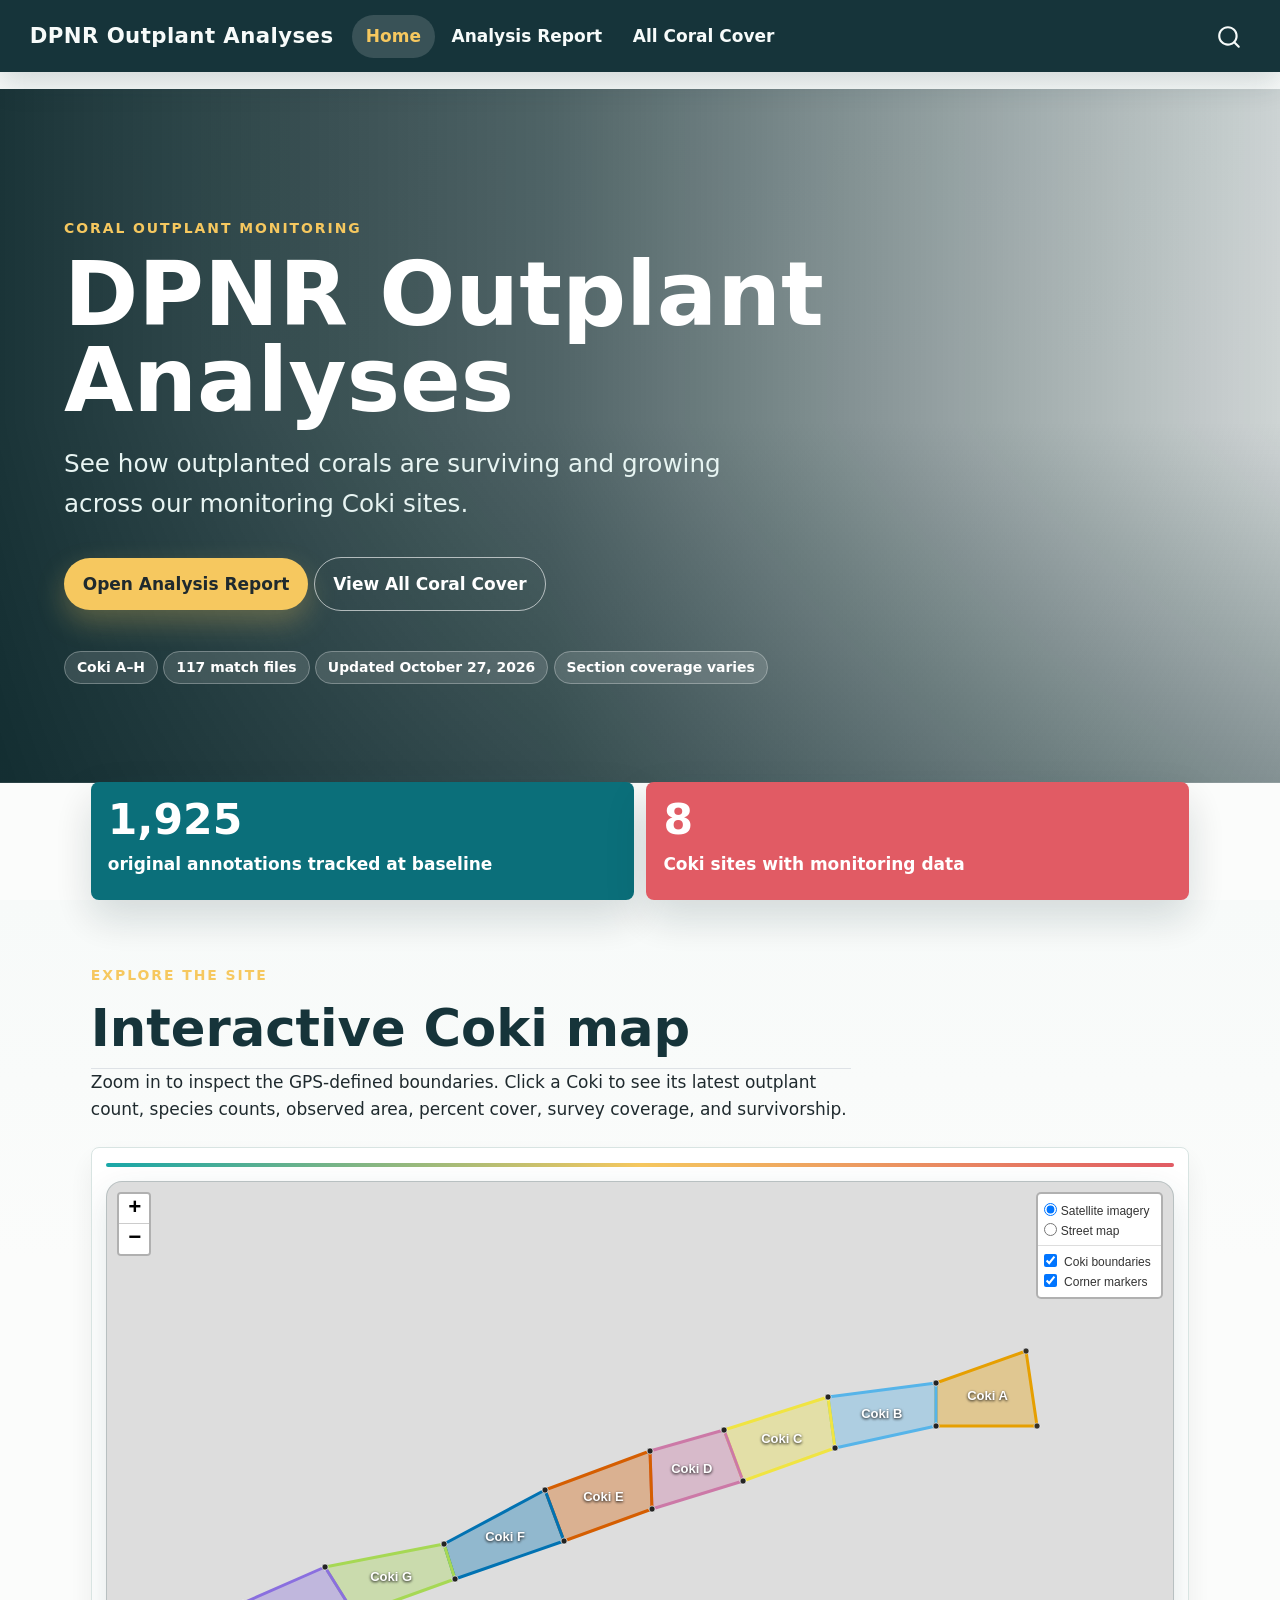
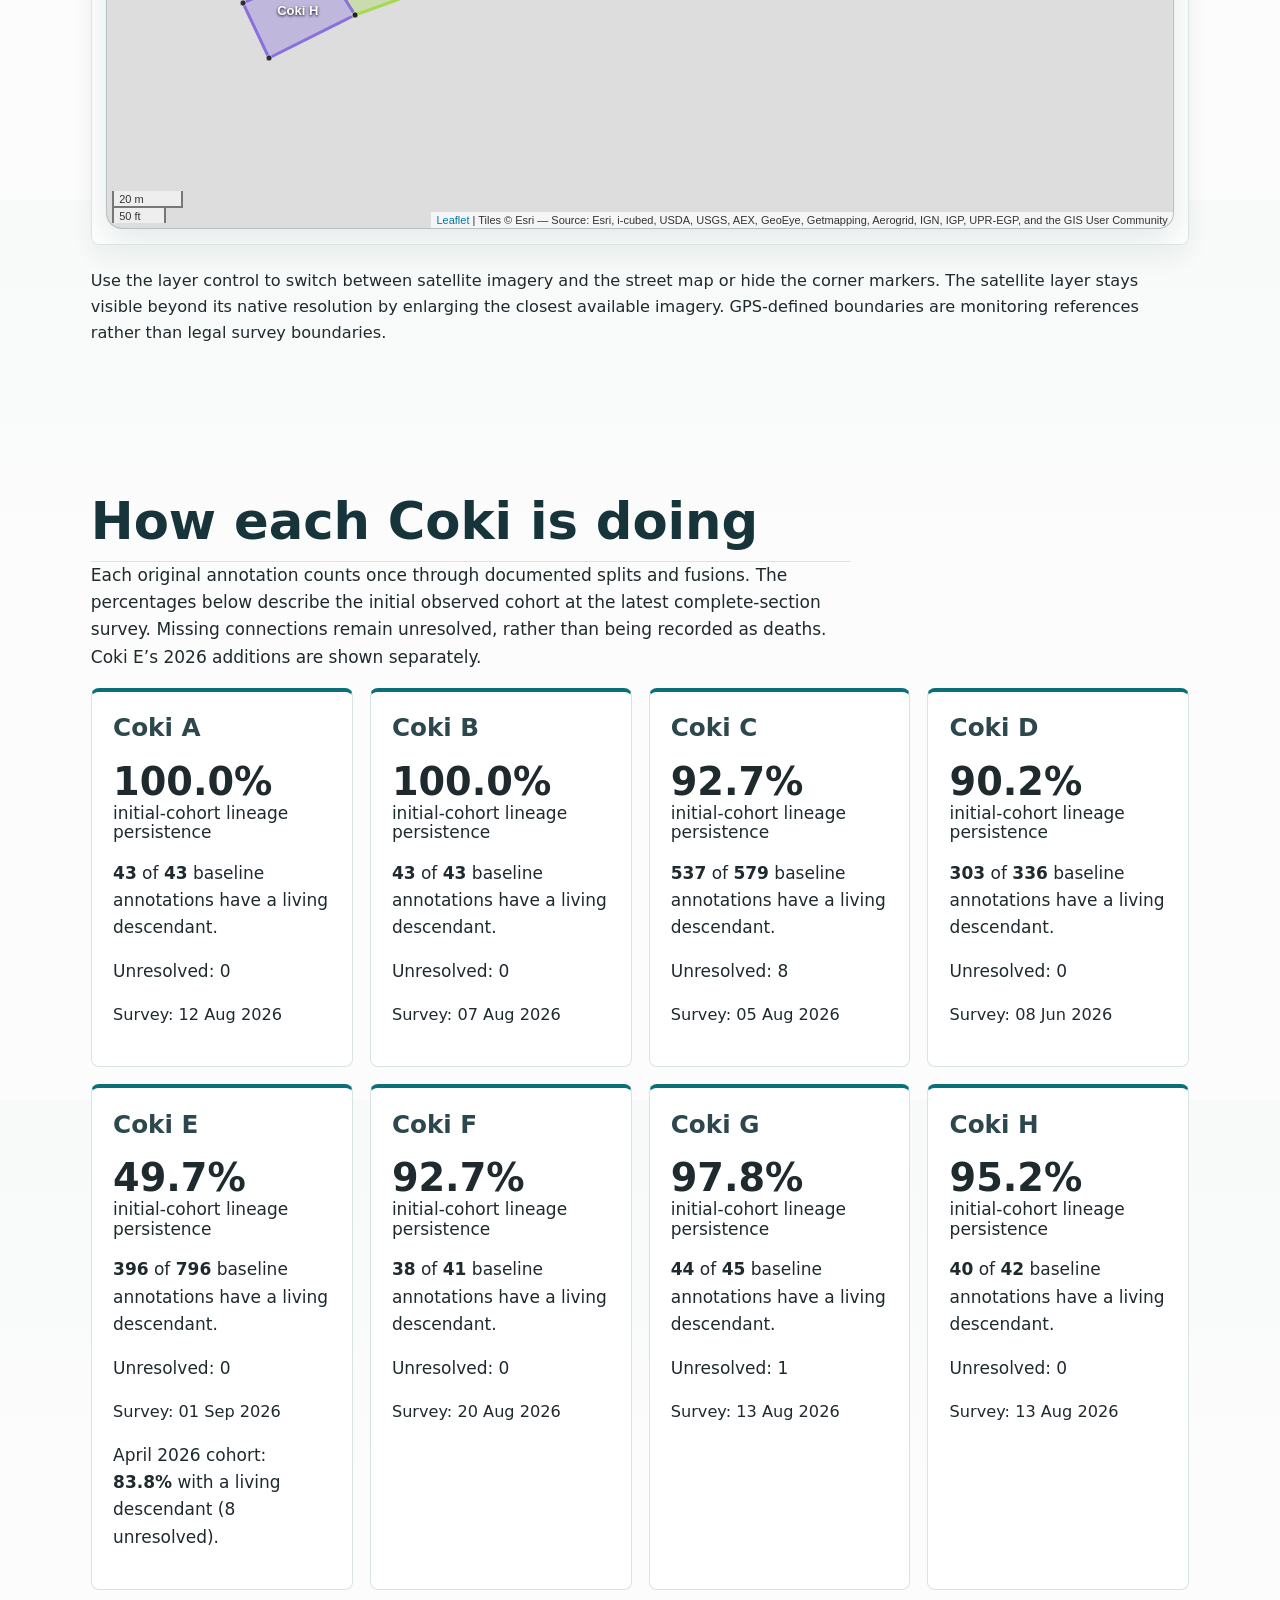
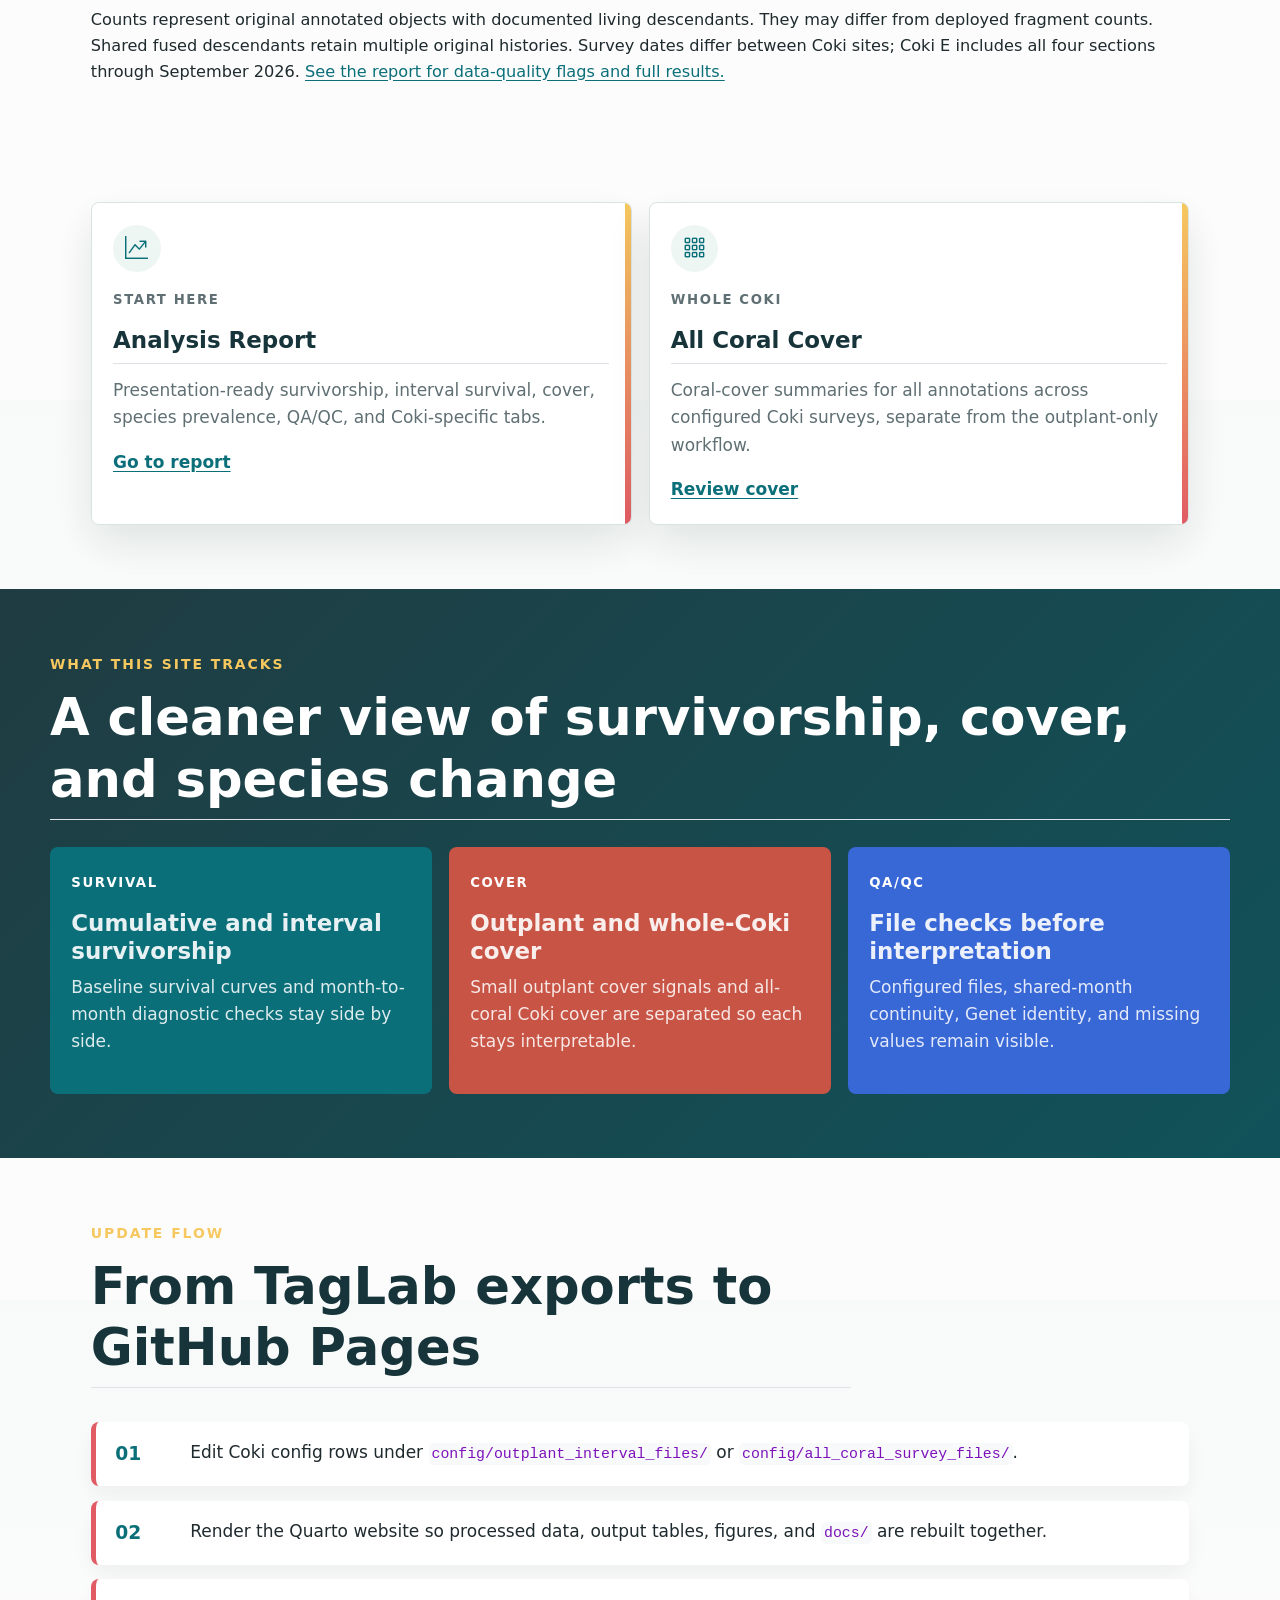
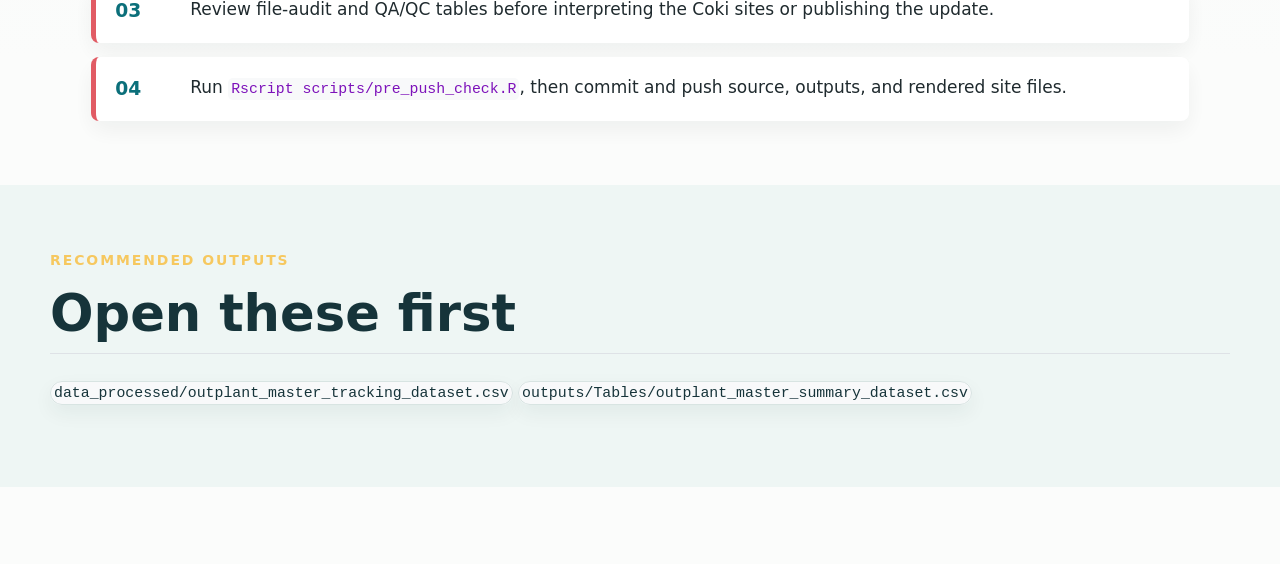
==== commit d65cac52: "Refresh cached figures for the lineage tracking release" ====
--- a/docs/index.html
+++ b/docs/index.html
@@ -489,7 +489,7 @@
   // browsers do not reuse an older SVG after chart axes or labels change.
   for (const image of document.querySelectorAll('img[src*="/figure-html/"]')) {
     const figureUrl = new URL(image.getAttribute("src"), document.baseURI);
-    figureUrl.searchParams.set("v", "20260929-plot-d-update");
+    figureUrl.searchParams.set("v", "20261027-object-lineage");
     image.src = figureUrl.href;
   }
 
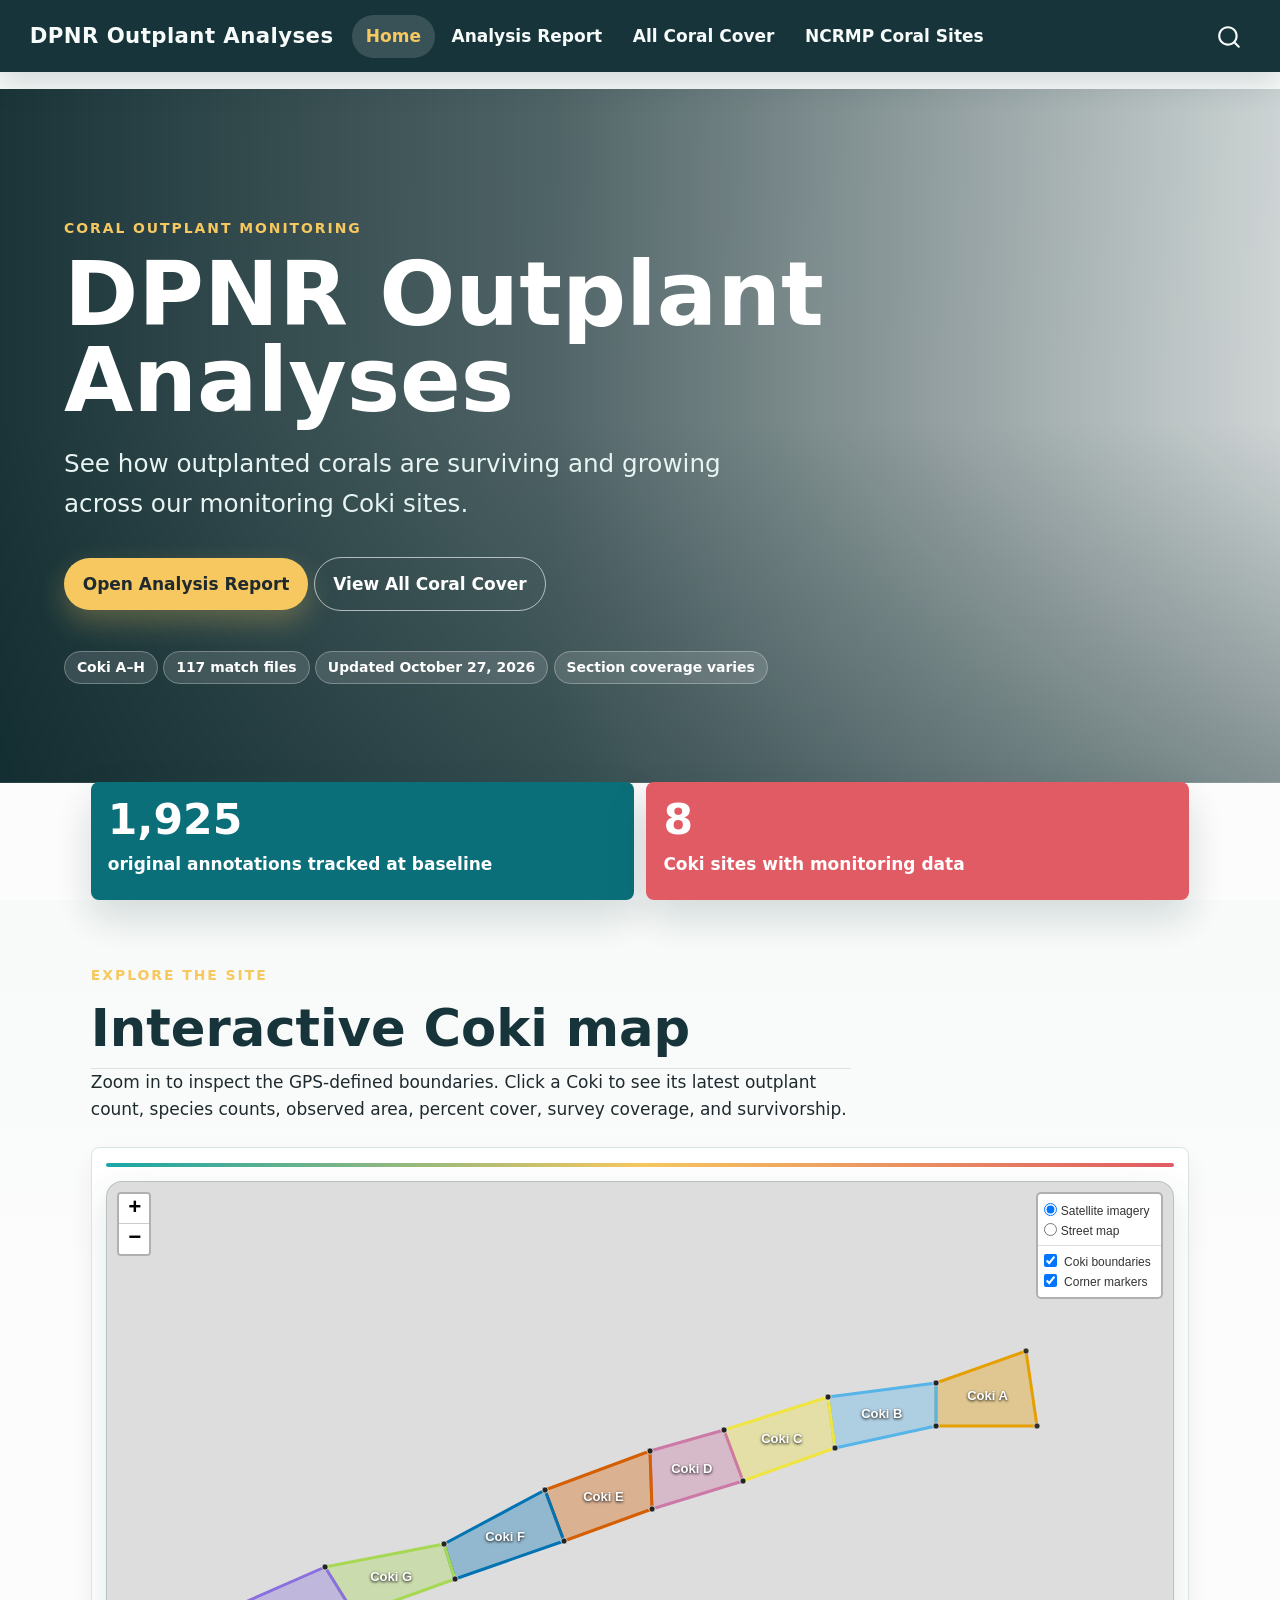
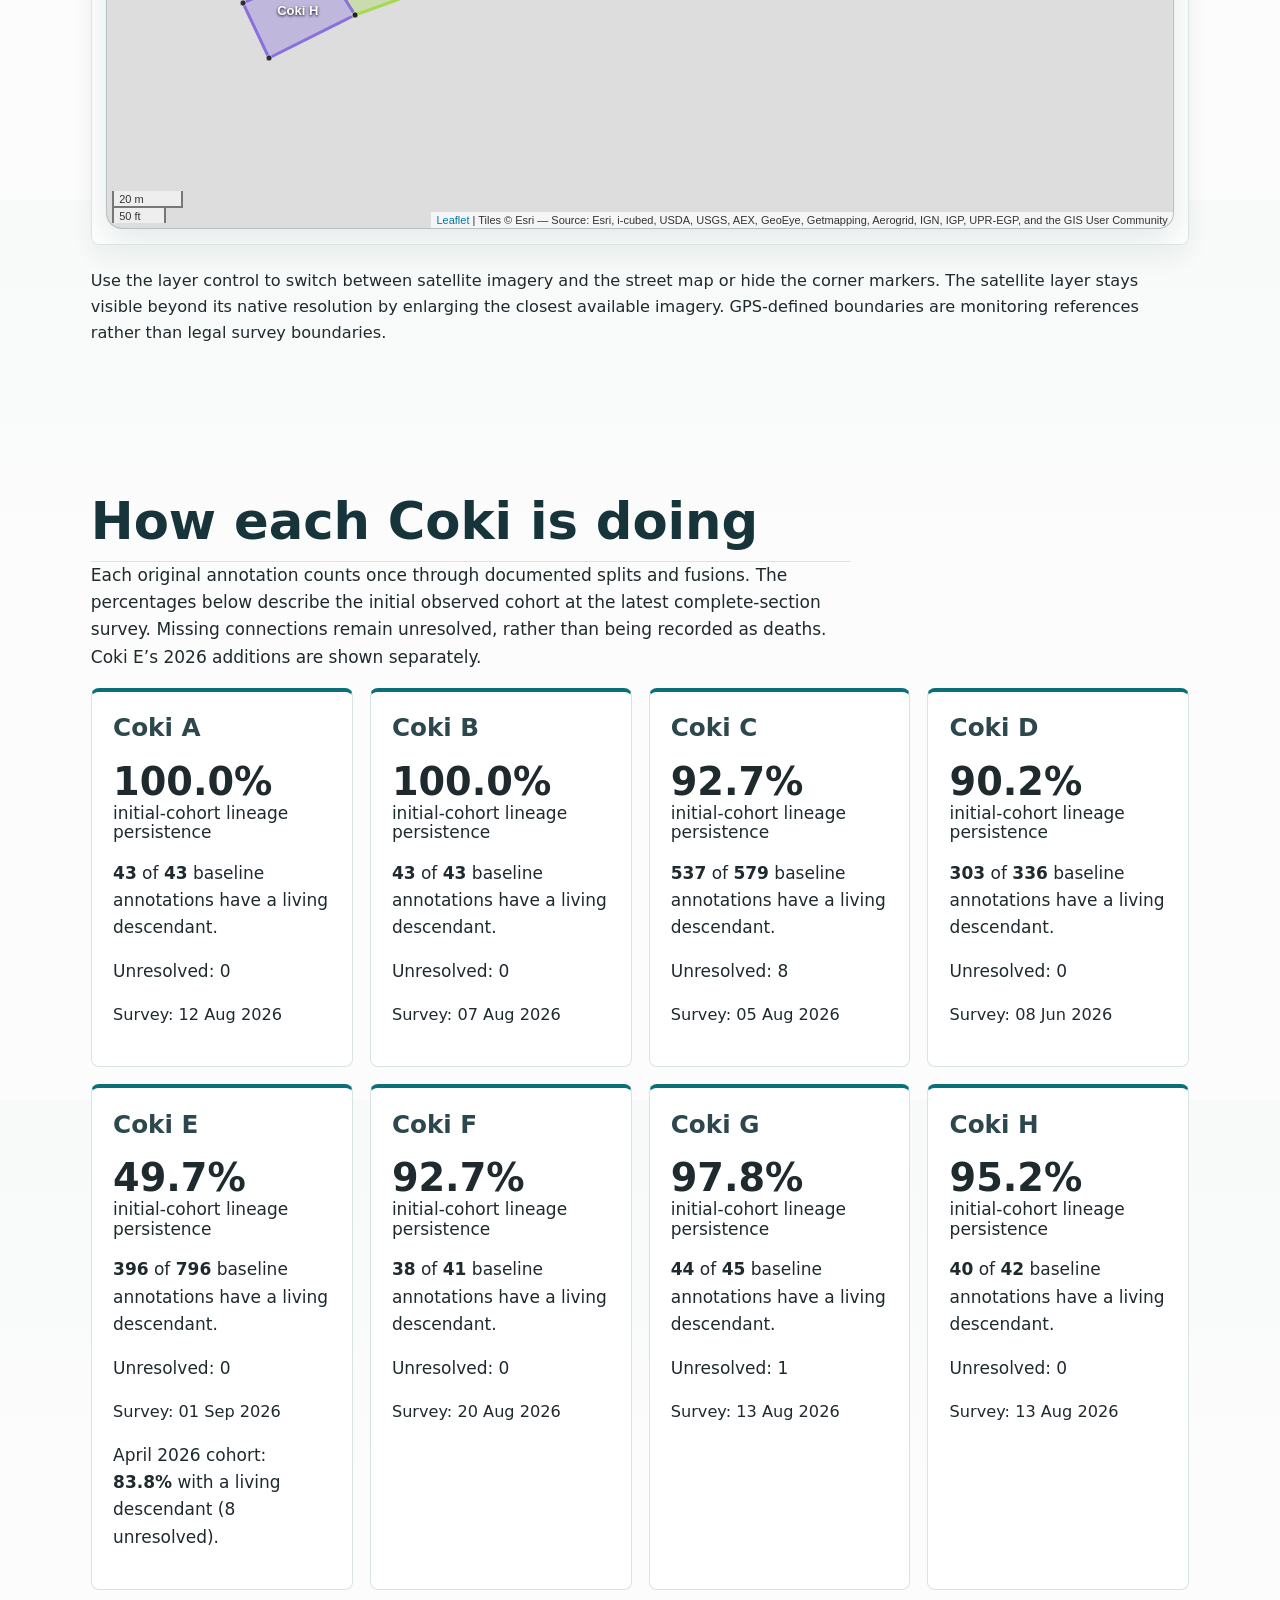
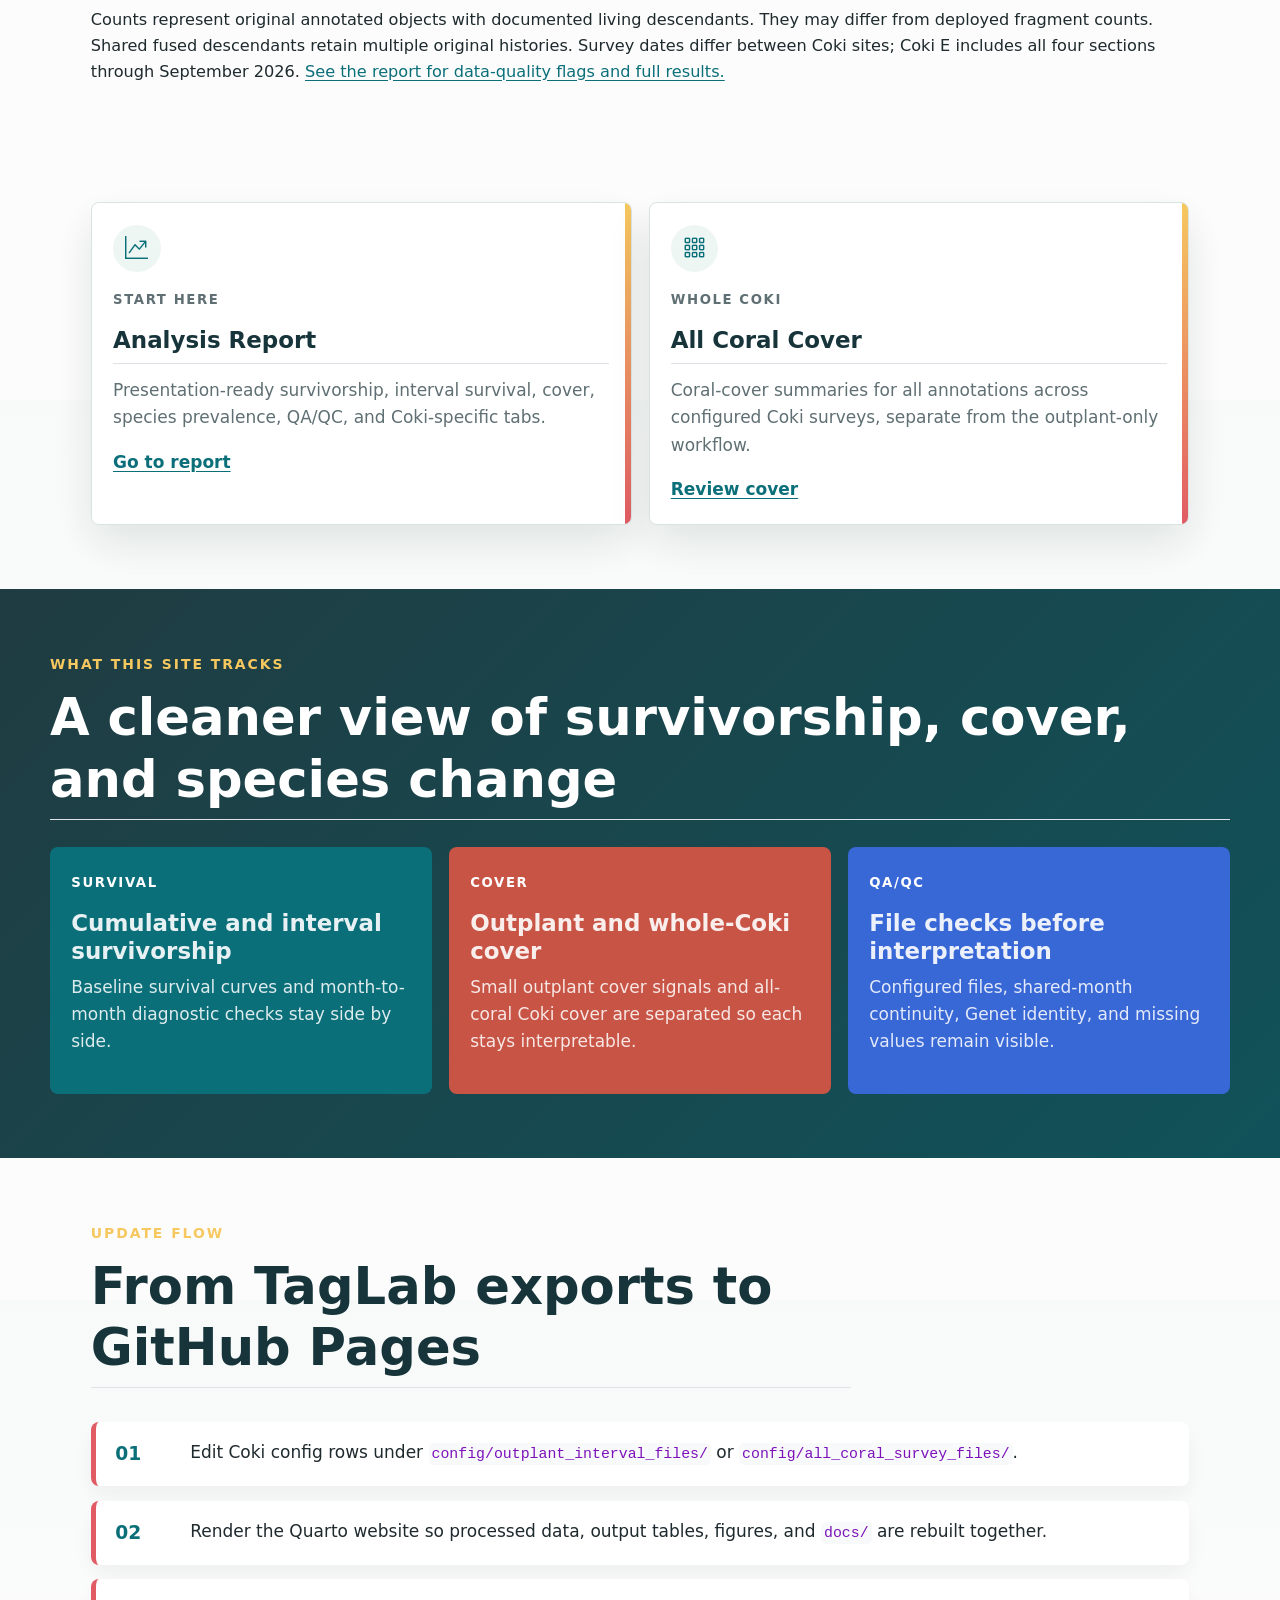
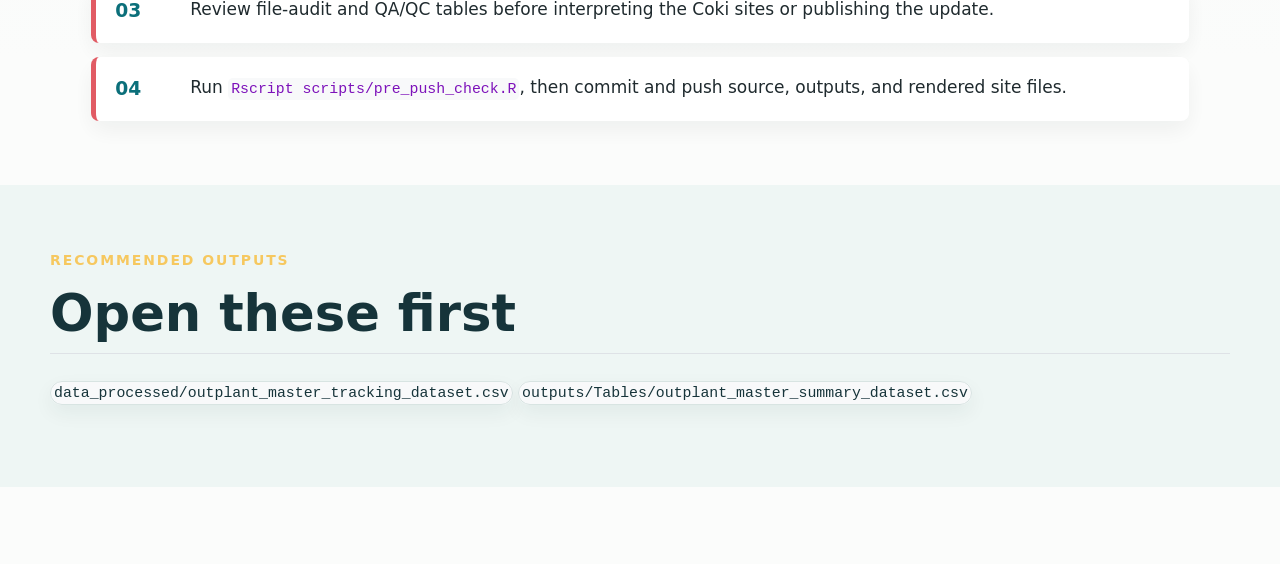
==== commit 736c7ce2: "Add NCRMP coral survey map tab for St. Thomas and St. John" ====
--- a/docs/index.html
+++ b/docs/index.html
@@ -110,6 +110,10 @@
   <li class="nav-item">
     <a class="nav-link" href="./all_coral_cover.html"> 
 <span class="menu-text">All Coral Cover</span></a>
+  </li>  
+  <li class="nav-item">
+    <a class="nav-link" href="./ncrmp_coral_sites.html"> 
+<span class="menu-text">NCRMP Coral Sites</span></a>
   </li>  
 </ul>
           </div> <!-- /navcollapse -->
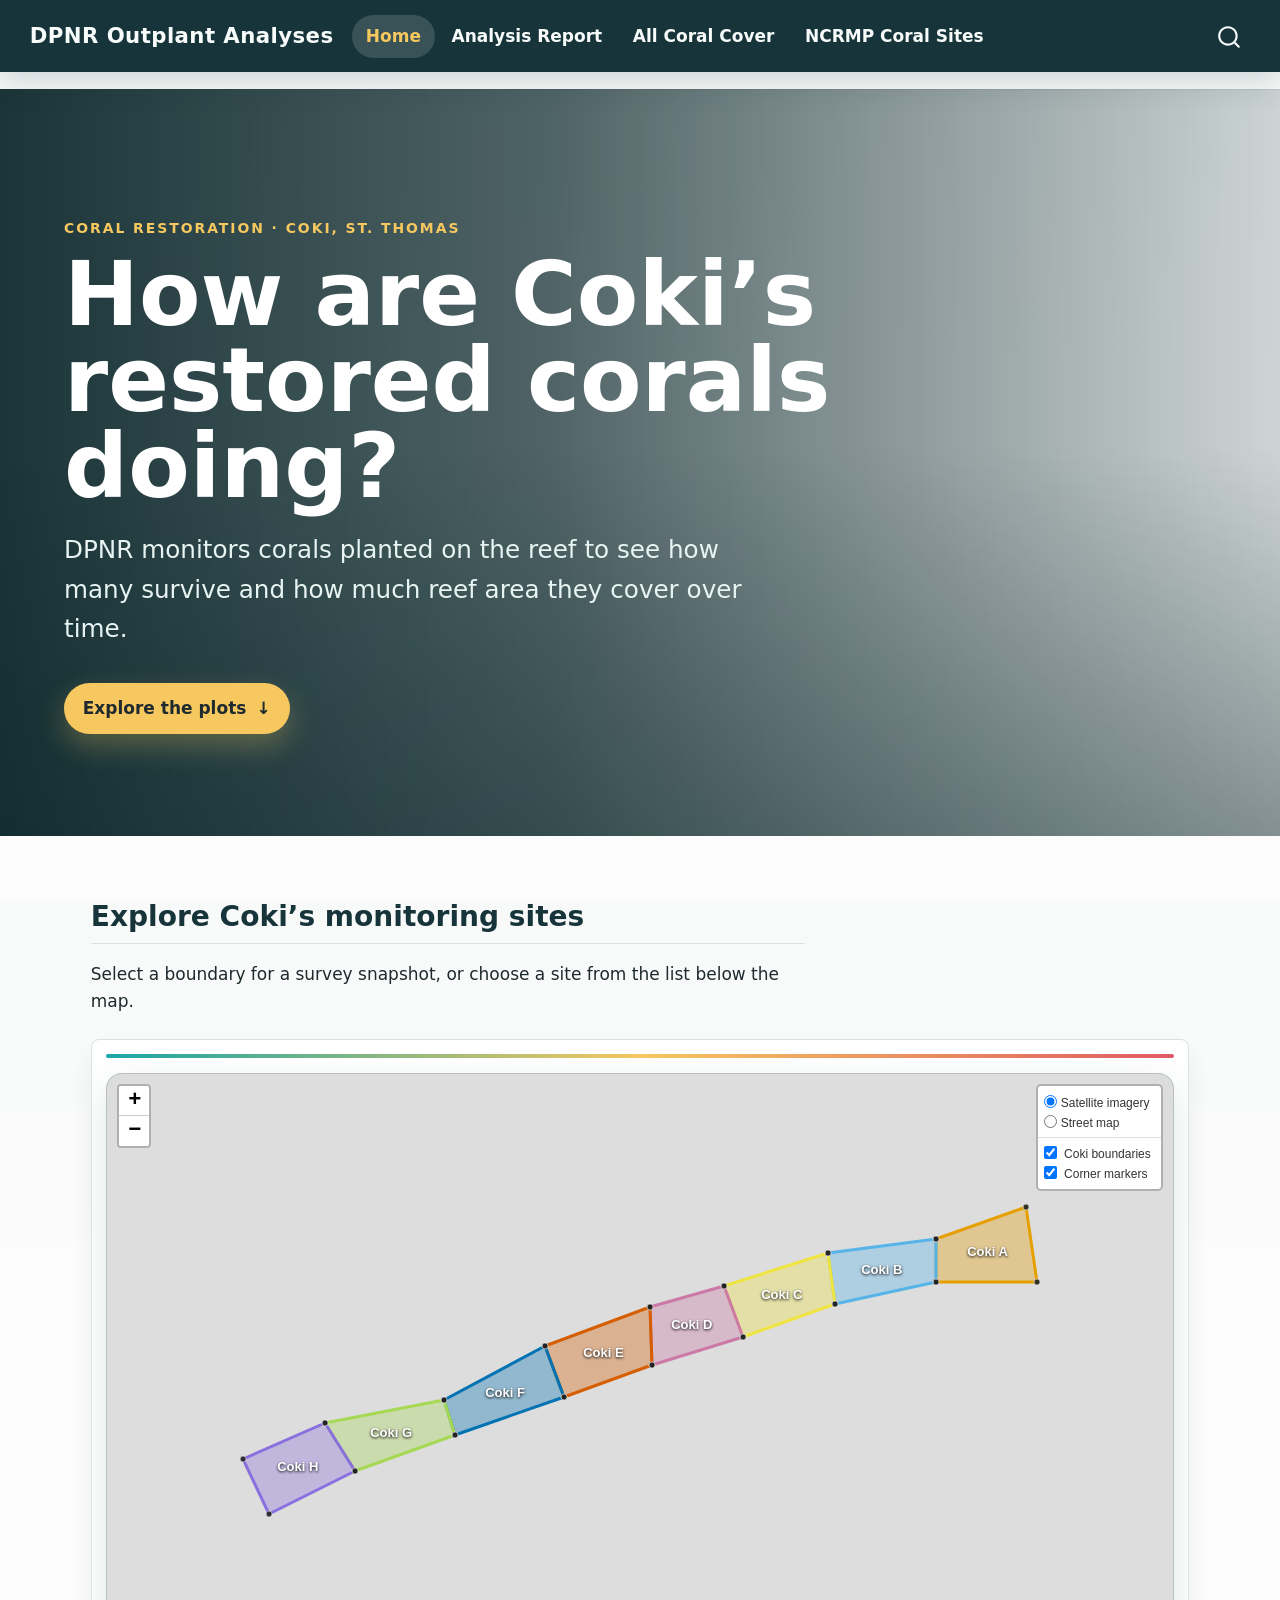
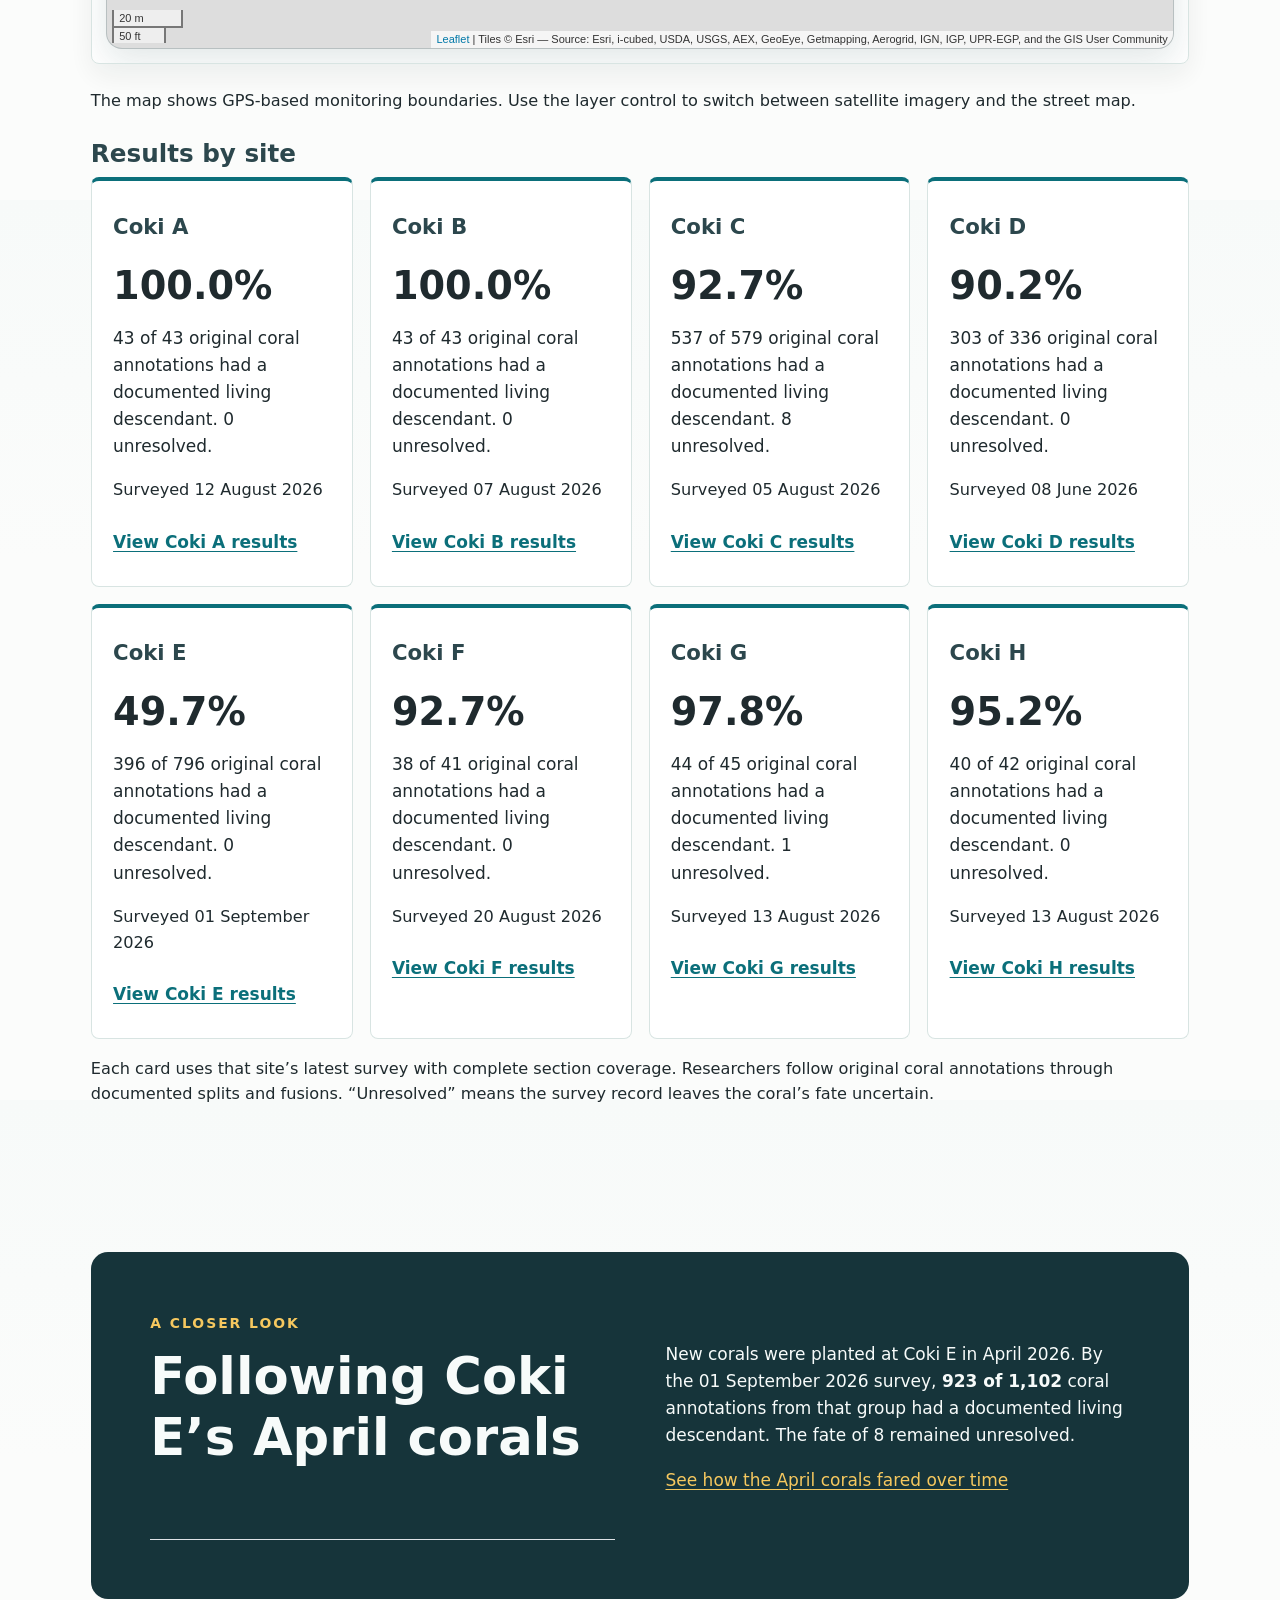
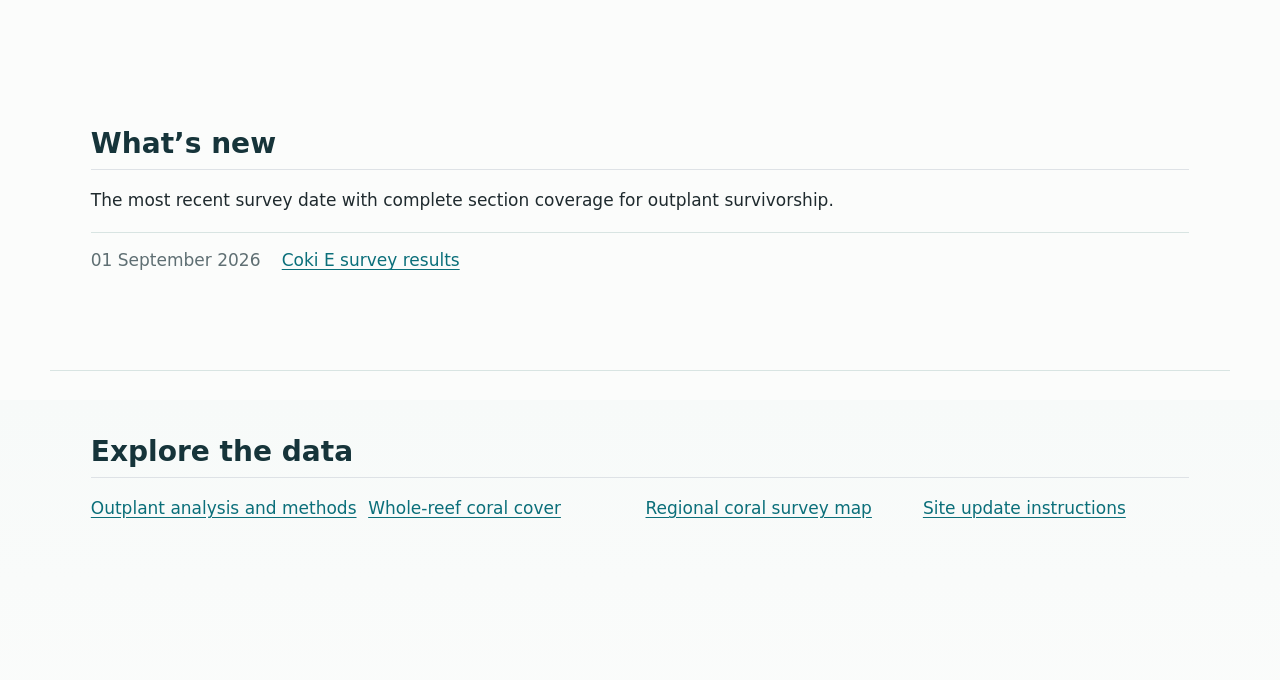
==== commit d576581a: "Redesign the Coki coral monitoring homepage" ====
--- a/docs/index.html
+++ b/docs/index.html
@@ -7,7 +7,7 @@
 <meta name="viewport" content="width=device-width, initial-scale=1.0, user-scalable=yes">
 
 
-<title>DPNR Outplant Analyses</title>
+<title>How are Coki’s restored corals doing? – DPNR Outplant Analyses</title>
 <style>
 code{white-space: pre-wrap;}
 span.smallcaps{font-variant: small-caps;}
@@ -132,7 +132,7 @@
 
 <header id="title-block-header" class="quarto-title-block default">
 <div class="quarto-title">
-<h1 class="title">DPNR Outplant Analyses</h1>
+<h1 class="title">How are Coki’s restored corals doing?</h1>
 </div>
 
 
@@ -157,331 +157,215 @@
 <section class="site-hero" aria-labelledby="home-title">
 <div class="site-hero__content">
 <p class="site-kicker">
-Coral outplant monitoring
+Coral restoration · Coki, St.&nbsp;Thomas
 </p>
 <h1 id="home-title">
-DPNR Outplant Analyses
+How are Coki’s restored corals doing?
 </h1>
 <p class="site-hero__lede">
-See how outplanted corals are surviving and growing across our monitoring plots.
-</p>
-<div class="site-hero__actions" aria-label="Primary pages">
-<p><a class="site-button site-button--primary" href="coral_survivorship_report.html">Open Analysis Report</a> <a class="site-button site-button--secondary" href="all_coral_cover.html">View All Coral Cover</a></p>
-</div>
-<div class="site-hero__chips" aria-label="Current report scope">
-<p><span>Plots A–H</span> <span>117 match files</span> <span>Updated October 27, 2026</span> <span>Section coverage varies</span></p>
+DPNR monitors corals planted on the reef to see how many survive and how much reef area they cover over time.
+</p>
+<div class="site-hero__actions">
+<p><a class="site-button site-button--primary" href="#explore">Explore the plots <span aria-hidden="true">↓</span></a></p>
 </div>
 </div>
 </section>
-<section class="home-band home-band--metrics" aria-label="Outplant overview">
-<div class="metric-strip">
-<div class="metric-tile metric-tile--teal">
-<span>1,925</span>
-<p>
-original annotations tracked at baseline
-</p>
-</div>
-<div class="metric-tile metric-tile--coral">
-<span>8</span>
-<p>
-plots with monitoring data
-</p>
-</div>
-</div>
-</section>
-<section class="home-band home-band--map" aria-label="Interactive Coki map">
+<section class="home-band home-band--map" id="explore" aria-labelledby="explore-heading">
 <div class="home-section-heading">
-<p class="site-kicker">
-Explore the site
-</p>
-<h2 class="anchored">
-Interactive Coki map
+<h2 id="explore-heading" class="anchored">
+Explore Coki’s monitoring sites
 </h2>
 <p>
-Zoom in to inspect the GPS-defined boundaries. Click a Coki to see its latest outplant count, species counts, observed area, percent cover, survey coverage, and survivorship.
+Select a boundary for a survey snapshot, or choose a site from the list below the map.
 </p>
 </div>
 <div class="cell">
 <div class="cell-output-display">
-<div class="leaflet html-widget html-fill-item" id="htmlwidget-fe8df6d4937fc927e33e" style="width:100%;height:500px;"></div>
-<script type="application/json" data-for="htmlwidget-fe8df6d4937fc927e33e">{"x":{"options":{"minZoom":15,"maxZoom":22,"crs":{"crsClass":"L.CRS.EPSG3857","code":null,"proj4def":null,"projectedBounds":null,"options":{}},"zoomControl":true},"calls":[{"method":"addProviderTiles","args":["Esri.WorldImagery",null,"Satellite imagery",{"minZoom":0,"maxZoom":22,"maxNativeZoom":19,"tileSize":256,"subdomains":"abc","errorTileUrl":"","tms":false,"noWrap":false,"zoomOffset":0,"zoomReverse":false,"opacity":1,"zIndex":1,"detectRetina":false}]},{"method":"addProviderTiles","args":["OpenStreetMap.Mapnik",null,"Street map",{"minZoom":0,"maxZoom":22,"maxNativeZoom":19,"tileSize":256,"subdomains":"abc","errorTileUrl":"","tms":false,"noWrap":false,"zoomOffset":0,"zoomReverse":false,"opacity":1,"zIndex":1,"detectRetina":false}]},{"method":"addPolygons","args":[[[[{"lng":[-64.86405999999999,-64.86403,-64.8643,-64.8643,-64.86405999999999],"lat":[18.35094,18.35075,18.35075,18.35086,18.35094]}]],[[{"lng":[-64.864589,-64.864572,-64.8643,-64.8643,-64.864589],"lat":[18.350825,18.350694,18.35075,18.35086,18.350825]}]],[[{"lng":[-64.864589,-64.864572,-64.864818,-64.864868,-64.864589],"lat":[18.350825,18.350694,18.35061,18.35074,18.350825]}]],[[{"lng":[-64.86506802,-64.86506299,-64.864818,-64.864868,-64.86506802],"lat":[18.35068703,18.350538,18.35061,18.35074,18.35068703]}]],[[{"lng":[-64.86506802,-64.86506299,-64.86529903,-64.86534798,-64.86506802],"lat":[18.35068703,18.350538,18.35045803,18.35058703,18.35068703]}]],[[{"lng":[-64.86562000000001,-64.86559,-64.86529903,-64.86534798,-64.86562000000001],"lat":[18.35045,18.35036,18.35045803,18.35058703,18.35045]}]],[[{"lng":[-64.86562000000001,-64.86559,-64.86586,-64.86593999999999,-64.86562000000001],"lat":[18.35045,18.35036,18.35027,18.35039,18.35045]}]],[[{"lng":[-64.86615999999999,-64.86609,-64.86586,-64.86593999999999,-64.86615999999999],"lat":[18.3503,18.35016,18.35027,18.35039,18.3503]}]]],null,"Coki boundaries",{"interactive":true,"className":"","stroke":true,"color":["#E69F00","#56B4E9","#F0E442","#CC79A7","#D55E00","#0072B2","#A6D854","#8A6FDF"],"weight":3,"opacity":1,"fill":true,"fillColor":["#E69F00","#56B4E9","#F0E442","#CC79A7","#D55E00","#0072B2","#A6D854","#8A6FDF"],"fillOpacity":0.34,"smoothFactor":1,"noClip":false},["<div class='coki-map-popup'><h3>Coki A<\/h3><p><strong>Latest outplant snapshot:<\/strong> 12 Aug 2026<br><strong>Survey coverage:<\/strong> All configured sections<\/p><p><strong>Current annotation groups:<\/strong> 43<br><strong>Observed outplant area:<\/strong> 0.0755 m²<br><strong>Outplant cover:<\/strong> 0.0157% of the 480 m² Coki<\/p><p><strong>Species annotation-group counts<\/strong><\/p><ul><li><em>Porites porites<\/em>: 24<\/li><li><em>Orbicella annularis<\/em>: 19<\/li><\/ul><p><strong>Initial-cohort lineage persistence:<\/strong> 100.0% (43 of 43; 0 unresolved)<br><small>Latest complete-section survivorship survey: 12 Aug 2026<\/small><\/p><\/div>","<div class='coki-map-popup'><h3>Coki B<\/h3><p><strong>Latest outplant snapshot:<\/strong> 07 Aug 2026<br><strong>Survey coverage:<\/strong> All configured sections<\/p><p><strong>Current annotation groups:<\/strong> 75<br><strong>Observed outplant area:<\/strong> 0.0927 m²<br><strong>Outplant cover:<\/strong> 0.0193% of the 480 m² Coki<\/p><p><strong>Species annotation-group counts<\/strong><\/p><ul><li><em>Porites porites<\/em>: 27<\/li><li><em>Orbicella annularis<\/em>: 24<\/li><li><em>Montastraea cavernosa<\/em>: 23<\/li><li><em>Pseudodiploria strigosa<\/em>: 1<\/li><\/ul><p><strong>Initial-cohort lineage persistence:<\/strong> 100.0% (43 of 43; 0 unresolved)<br><small>Latest complete-section survivorship survey: 07 Aug 2026<\/small><\/p><\/div>","<div class='coki-map-popup'><h3>Coki C<\/h3><p><strong>Latest outplant snapshot:<\/strong> 05 Aug 2026<br><strong>Survey coverage:<\/strong> All configured sections<\/p><p><strong>Current annotation groups:<\/strong> 498<br><strong>Observed outplant area:<\/strong> 0.3278 m²<br><strong>Outplant cover:<\/strong> 0.0683% of the 480 m² Coki<\/p><p><strong>Species annotation-group counts<\/strong><\/p><ul><li><em>Montastraea cavernosa<\/em>: 165<\/li><li><em>Porites porites<\/em>: 160<\/li><li><em>Orbicella franksi<\/em>: 120<\/li><li><em>Orbicella annularis<\/em>: 38<\/li><li><em>Orbicella faveolata<\/em>: 15<\/li><\/ul><p><strong>Initial-cohort lineage persistence:<\/strong> 92.7% (537 of 579; 8 unresolved)<br><small>Latest complete-section survivorship survey: 05 Aug 2026<\/small><\/p><\/div>","<div class='coki-map-popup'><h3>Coki D<\/h3><p><strong>Latest outplant snapshot:<\/strong> 06 Aug 2026<br><strong>Survey coverage:<\/strong> Partial coverage: 2 of 3 sections<\/p><p><strong>Current annotation groups:<\/strong> 253<br><strong>Observed outplant area:<\/strong> 0.1952 m²<br><strong>Outplant cover:<\/strong> 0.0407% of the 480 m² Coki<\/p><p><strong>Species annotation-group counts<\/strong><\/p><ul><li><em>Porites porites<\/em>: 142<\/li><li><em>Orbicella annularis<\/em>: 53<\/li><li><em>Montastraea cavernosa<\/em>: 47<\/li><li><em>Orbicella franksi<\/em>: 11<\/li><\/ul><p><strong>Initial-cohort lineage persistence:<\/strong> 90.2% (303 of 336; 0 unresolved)<br><small>Latest complete-section survivorship survey: 08 Jun 2026<\/small><\/p><\/div>","<div class='coki-map-popup'><h3>Coki E<\/h3><p><strong>Latest outplant snapshot:<\/strong> 01 Sep 2026<br><strong>Survey coverage:<\/strong> All configured sections<\/p><p><strong>Current annotation groups:<\/strong> 1,052<br><strong>Observed outplant area:<\/strong> 1.2268 m²<br><strong>Outplant cover:<\/strong> 0.2556% of the 480 m² Coki<\/p><p><strong>Species annotation-group counts<\/strong><\/p><ul><li><em>Orbicella annularis<\/em>: 349<\/li><li><em>Pseudodiploria strigosa<\/em>: 226<\/li><li><em>Montastraea cavernosa<\/em>: 188<\/li><li><em>Orbicella franksi<\/em>: 128<\/li><li><em>Diploria labyrinthiformis<\/em>: 83<\/li><li><em>Orbicella faveolata<\/em>: 72<\/li><li><em>Acropora palmata<\/em>: 5<\/li><li><em>Acropora cervicornis<\/em>: 1<\/li><\/ul><p><strong>Initial-cohort lineage persistence:<\/strong> 49.7% (396 of 796; 0 unresolved)<br><small>Latest complete-section survivorship survey: 01 Sep 2026<\/small><\/p><p><strong>April 2026 cohort lineage persistence:<\/strong> 83.8% (8 unresolved)<\/p><\/div>","<div class='coki-map-popup'><h3>Coki F<\/h3><p><strong>Latest outplant snapshot:<\/strong> 20 Aug 2026<br><strong>Survey coverage:<\/strong> All configured sections<\/p><p><strong>Current annotation groups:<\/strong> 38<br><strong>Observed outplant area:<\/strong> 0.0520 m²<br><strong>Outplant cover:<\/strong> 0.0108% of the 480 m² Coki<\/p><p><strong>Species annotation-group counts<\/strong><\/p><ul><li><em>Orbicella annularis<\/em>: 19<\/li><li><em>Porites porites<\/em>: 19<\/li><\/ul><p><strong>Initial-cohort lineage persistence:<\/strong> 92.7% (38 of 41; 0 unresolved)<br><small>Latest complete-section survivorship survey: 20 Aug 2026<\/small><\/p><\/div>","<div class='coki-map-popup'><h3>Coki G<\/h3><p><strong>Latest outplant snapshot:<\/strong> 13 Aug 2026<br><strong>Survey coverage:<\/strong> All configured sections<\/p><p><strong>Current annotation groups:<\/strong> 44<br><strong>Observed outplant area:<\/strong> 0.0626 m²<br><strong>Outplant cover:<\/strong> 0.0130% of the 480 m² Coki<\/p><p><strong>Species annotation-group counts<\/strong><\/p><ul><li><em>Porites porites<\/em>: 27<\/li><li><em>Orbicella annularis<\/em>: 17<\/li><\/ul><p><strong>Initial-cohort lineage persistence:<\/strong> 97.8% (44 of 45; 1 unresolved)<br><small>Latest complete-section survivorship survey: 13 Aug 2026<\/small><\/p><\/div>","<div class='coki-map-popup'><h3>Coki H<\/h3><p><strong>Latest outplant snapshot:<\/strong> 13 Aug 2026<br><strong>Survey coverage:<\/strong> All configured sections<\/p><p><strong>Current annotation groups:<\/strong> 40<br><strong>Observed outplant area:<\/strong> 0.0546 m²<br><strong>Outplant cover:<\/strong> 0.0114% of the 480 m² Coki<\/p><p><strong>Species annotation-group counts<\/strong><\/p><ul><li><em>Porites porites<\/em>: 22<\/li><li><em>Orbicella annularis<\/em>: 18<\/li><\/ul><p><strong>Initial-cohort lineage persistence:<\/strong> 95.2% (40 of 42; 0 unresolved)<br><small>Latest complete-section survivorship survey: 13 Aug 2026<\/small><\/p><\/div>"],null,["Coki A","Coki B","Coki C","Coki D","Coki E","Coki F","Coki G","Coki H"],{"interactive":false,"permanent":true,"direction":"center","opacity":1,"offset":[0,0],"textsize":"10px","textOnly":true,"style":{"font-weight":"700","font-size":"13px","color":"#ffffff","text-shadow":"0 1px 3px #000"},"className":"","sticky":true},{"weight":5,"fillOpacity":0.55,"bringToFront":true}]},{"method":"addCircleMarkers","args":[[18.35094,18.35075,18.35075,18.35086,18.350825,18.350694,18.35075,18.35086,18.350825,18.350694,18.35061,18.35074,18.35068703,18.350538,18.35061,18.35074,18.35068703,18.350538,18.35045803,18.35058703,18.35045,18.35036,18.35045803,18.35058703,18.35045,18.35036,18.35027,18.35039,18.3503,18.35016,18.35027,18.35039],[-64.86405999999999,-64.86403,-64.8643,-64.8643,-64.864589,-64.864572,-64.8643,-64.8643,-64.864589,-64.864572,-64.864818,-64.864868,-64.86506802,-64.86506299,-64.864818,-64.864868,-64.86506802,-64.86506299,-64.86529903,-64.86534798,-64.86562000000001,-64.86559,-64.86529903,-64.86534798,-64.86562000000001,-64.86559,-64.86586,-64.86593999999999,-64.86615999999999,-64.86609,-64.86586,-64.86593999999999],3,null,"Corner markers",{"interactive":true,"className":"","stroke":true,"color":"#ffffff","weight":1,"opacity":0.5,"fill":true,"fillColor":"#222222","fillOpacity":0.9},null,null,["<strong>Coki A M1<\/strong><br>Latitude: 18.3509400<br>Longitude: -64.8640600<br>Depth: 49.0 ft (14.94 m)","<strong>Coki A M2<\/strong><br>Latitude: 18.3507500<br>Longitude: -64.8640300<br>Depth: 31.0 ft (9.45 m)","<strong>Coki A M3<\/strong><br>Latitude: 18.3507500<br>Longitude: -64.8643000<br>Depth: 30.0 ft (9.14 m)","<strong>Coki A M4<\/strong><br>Latitude: 18.3508600<br>Longitude: -64.8643000<br>Depth: 51.0 ft (15.54 m)","<strong>Coki B M1<\/strong><br>Latitude: 18.3508250<br>Longitude: -64.8645890<br>Depth: 45.0 ft (13.72 m)","<strong>Coki B M2<\/strong><br>Latitude: 18.3506940<br>Longitude: -64.8645720<br>Depth: 25.0 ft (7.62 m)","<strong>Coki B M3<\/strong><br>Latitude: 18.3507500<br>Longitude: -64.8643000<br>Depth: 30.0 ft (9.14 m)","<strong>Coki B M4<\/strong><br>Latitude: 18.3508600<br>Longitude: -64.8643000<br>Depth: 51.0 ft (15.54 m)","<strong>Coki C M1<\/strong><br>Latitude: 18.3508250<br>Longitude: -64.8645890<br>Depth: 45.0 ft (13.72 m)","<strong>Coki C M2<\/strong><br>Latitude: 18.3506940<br>Longitude: -64.8645720<br>Depth: 25.0 ft (7.62 m)","<strong>Coki C M3<\/strong><br>Latitude: 18.3506100<br>Longitude: -64.8648180<br>Depth: 22.0 ft (6.71 m)","<strong>Coki C M4<\/strong><br>Latitude: 18.3507400<br>Longitude: -64.8648680<br>Depth: 42.0 ft (12.80 m)","<strong>Coki D M1<\/strong><br>Latitude: 18.3506870<br>Longitude: -64.8650680<br>Depth: 42.0 ft (12.80 m)","<strong>Coki D M2<\/strong><br>Latitude: 18.3505380<br>Longitude: -64.8650630<br>Depth: 22.0 ft (6.71 m)","<strong>Coki D M3<\/strong><br>Latitude: 18.3506100<br>Longitude: -64.8648180<br>Depth: 22.0 ft (6.71 m)","<strong>Coki D M4<\/strong><br>Latitude: 18.3507400<br>Longitude: -64.8648680<br>Depth: 41.0 ft (12.50 m)","<strong>Coki E M1<\/strong><br>Latitude: 18.3506870<br>Longitude: -64.8650680<br>Depth: 42.0 ft (12.80 m)","<strong>Coki E M2<\/strong><br>Latitude: 18.3505380<br>Longitude: -64.8650630<br>Depth: 22.0 ft (6.71 m)","<strong>Coki E M3<\/strong><br>Latitude: 18.3504580<br>Longitude: -64.8652990<br>Depth: 22.0 ft (6.71 m)","<strong>Coki E M4<\/strong><br>Latitude: 18.3505870<br>Longitude: -64.8653480<br>Depth: 41.0 ft (12.50 m)","<strong>Coki F M1<\/strong><br>Latitude: 18.3504500<br>Longitude: -64.8656200<br>Depth: 37.0 ft (11.28 m)","<strong>Coki F M2<\/strong><br>Latitude: 18.3503600<br>Longitude: -64.8655900<br>Depth: 20.0 ft (6.10 m)","<strong>Coki F M3<\/strong><br>Latitude: 18.3504580<br>Longitude: -64.8652990<br>Depth: 22.0 ft (6.71 m)","<strong>Coki F M4<\/strong><br>Latitude: 18.3505870<br>Longitude: -64.8653480<br>Depth: 41.0 ft (12.50 m)","<strong>Coki G M1<\/strong><br>Latitude: 18.3504500<br>Longitude: -64.8656200<br>Depth: 37.0 ft (11.28 m)","<strong>Coki G M2<\/strong><br>Latitude: 18.3503600<br>Longitude: -64.8655900<br>Depth: 20.0 ft (6.10 m)","<strong>Coki G M3<\/strong><br>Latitude: 18.3502700<br>Longitude: -64.8658600<br>Depth: 21.0 ft (6.40 m)","<strong>Coki G M4<\/strong><br>Latitude: 18.3503900<br>Longitude: -64.8659400<br>Depth: 38.0 ft (11.58 m)","<strong>Coki H M1<\/strong><br>Latitude: 18.3503000<br>Longitude: -64.8661600<br>Depth: 33.0 ft (10.06 m)","<strong>Coki H M2<\/strong><br>Latitude: 18.3501600<br>Longitude: -64.8660900<br>Depth: 19.0 ft (5.79 m)","<strong>Coki H M3<\/strong><br>Latitude: 18.3502700<br>Longitude: -64.8658600<br>Depth: 21.0 ft (6.40 m)","<strong>Coki H M4<\/strong><br>Latitude: 18.3503900<br>Longitude: -64.8659400<br>Depth: 38.0 ft (11.58 m)"],null,null,{"interactive":false,"permanent":false,"direction":"auto","opacity":1,"offset":[0,0],"textsize":"10px","textOnly":false,"className":"","sticky":true},null]},{"method":"addLayersControl","args":[["Satellite imagery","Street map"],["Coki boundaries","Corner markers"],{"collapsed":false,"autoZIndex":true,"position":"topright"}]},{"method":"addScaleBar","args":[{"maxWidth":100,"metric":true,"imperial":true,"updateWhenIdle":true,"position":"bottomleft"}]}],"limits":{"lat":[18.35016,18.35094],"lng":[-64.86615999999999,-64.86403]},"fitBounds":[18.35016,-64.86615999999999,18.35094,-64.86403,[]]},"evals":[],"jsHooks":[]}</script>
+<div class="leaflet html-widget html-fill-item" id="htmlwidget-0ab6e85d95096190e431" style="width:100%;height:500px;"></div>
+<script type="application/json" data-for="htmlwidget-0ab6e85d95096190e431">{"x":{"options":{"minZoom":15,"maxZoom":22,"crs":{"crsClass":"L.CRS.EPSG3857","code":null,"proj4def":null,"projectedBounds":null,"options":{}},"zoomControl":true},"calls":[{"method":"addProviderTiles","args":["Esri.WorldImagery",null,"Satellite imagery",{"minZoom":0,"maxZoom":22,"maxNativeZoom":19,"tileSize":256,"subdomains":"abc","errorTileUrl":"","tms":false,"noWrap":false,"zoomOffset":0,"zoomReverse":false,"opacity":1,"zIndex":1,"detectRetina":false}]},{"method":"addProviderTiles","args":["OpenStreetMap.Mapnik",null,"Street map",{"minZoom":0,"maxZoom":22,"maxNativeZoom":19,"tileSize":256,"subdomains":"abc","errorTileUrl":"","tms":false,"noWrap":false,"zoomOffset":0,"zoomReverse":false,"opacity":1,"zIndex":1,"detectRetina":false}]},{"method":"addPolygons","args":[[[[{"lng":[-64.86405999999999,-64.86403,-64.8643,-64.8643,-64.86405999999999],"lat":[18.35094,18.35075,18.35075,18.35086,18.35094]}]],[[{"lng":[-64.864589,-64.864572,-64.8643,-64.8643,-64.864589],"lat":[18.350825,18.350694,18.35075,18.35086,18.350825]}]],[[{"lng":[-64.864589,-64.864572,-64.864818,-64.864868,-64.864589],"lat":[18.350825,18.350694,18.35061,18.35074,18.350825]}]],[[{"lng":[-64.86506802,-64.86506299,-64.864818,-64.864868,-64.86506802],"lat":[18.35068703,18.350538,18.35061,18.35074,18.35068703]}]],[[{"lng":[-64.86506802,-64.86506299,-64.86529903,-64.86534798,-64.86506802],"lat":[18.35068703,18.350538,18.35045803,18.35058703,18.35068703]}]],[[{"lng":[-64.86562000000001,-64.86559,-64.86529903,-64.86534798,-64.86562000000001],"lat":[18.35045,18.35036,18.35045803,18.35058703,18.35045]}]],[[{"lng":[-64.86562000000001,-64.86559,-64.86586,-64.86593999999999,-64.86562000000001],"lat":[18.35045,18.35036,18.35027,18.35039,18.35045]}]],[[{"lng":[-64.86615999999999,-64.86609,-64.86586,-64.86593999999999,-64.86615999999999],"lat":[18.3503,18.35016,18.35027,18.35039,18.3503]}]]],null,"Coki boundaries",{"interactive":true,"className":"","stroke":true,"color":["#E69F00","#56B4E9","#F0E442","#CC79A7","#D55E00","#0072B2","#A6D854","#8A6FDF"],"weight":3,"opacity":1,"fill":true,"fillColor":["#E69F00","#56B4E9","#F0E442","#CC79A7","#D55E00","#0072B2","#A6D854","#8A6FDF"],"fillOpacity":0.34,"smoothFactor":1,"noClip":false},["<div class='coki-map-popup'><h3>Coki A<\/h3><p><strong>Latest outplant snapshot:<\/strong> 12 Aug 2026<br><strong>Survey coverage:<\/strong> All configured sections<\/p><p><strong>Current annotation groups:<\/strong> 43<br><strong>Observed outplant area:<\/strong> 0.0755 m²<br><strong>Outplant cover:<\/strong> 0.0157% of the 480 m² Coki<\/p><p><strong>Species annotation-group counts<\/strong><\/p><ul><li><em>Porites porites<\/em>: 24<\/li><li><em>Orbicella annularis<\/em>: 19<\/li><\/ul><p><strong>Initial-cohort lineage persistence:<\/strong> 100.0% (43 of 43; 0 unresolved)<br><small>Latest complete-section survivorship survey: 12 Aug 2026<\/small><\/p><p><a href='coral_survivorship_report.html#coki-a'>View Coki A results<\/a><\/p><\/div>","<div class='coki-map-popup'><h3>Coki B<\/h3><p><strong>Latest outplant snapshot:<\/strong> 07 Aug 2026<br><strong>Survey coverage:<\/strong> All configured sections<\/p><p><strong>Current annotation groups:<\/strong> 75<br><strong>Observed outplant area:<\/strong> 0.0927 m²<br><strong>Outplant cover:<\/strong> 0.0193% of the 480 m² Coki<\/p><p><strong>Species annotation-group counts<\/strong><\/p><ul><li><em>Porites porites<\/em>: 27<\/li><li><em>Orbicella annularis<\/em>: 24<\/li><li><em>Montastraea cavernosa<\/em>: 23<\/li><li><em>Pseudodiploria strigosa<\/em>: 1<\/li><\/ul><p><strong>Initial-cohort lineage persistence:<\/strong> 100.0% (43 of 43; 0 unresolved)<br><small>Latest complete-section survivorship survey: 07 Aug 2026<\/small><\/p><p><a href='coral_survivorship_report.html#coki-b'>View Coki B results<\/a><\/p><\/div>","<div class='coki-map-popup'><h3>Coki C<\/h3><p><strong>Latest outplant snapshot:<\/strong> 05 Aug 2026<br><strong>Survey coverage:<\/strong> All configured sections<\/p><p><strong>Current annotation groups:<\/strong> 498<br><strong>Observed outplant area:<\/strong> 0.3278 m²<br><strong>Outplant cover:<\/strong> 0.0683% of the 480 m² Coki<\/p><p><strong>Species annotation-group counts<\/strong><\/p><ul><li><em>Montastraea cavernosa<\/em>: 165<\/li><li><em>Porites porites<\/em>: 160<\/li><li><em>Orbicella franksi<\/em>: 120<\/li><li><em>Orbicella annularis<\/em>: 38<\/li><li><em>Orbicella faveolata<\/em>: 15<\/li><\/ul><p><strong>Initial-cohort lineage persistence:<\/strong> 92.7% (537 of 579; 8 unresolved)<br><small>Latest complete-section survivorship survey: 05 Aug 2026<\/small><\/p><p><a href='coral_survivorship_report.html#coki-c'>View Coki C results<\/a><\/p><\/div>","<div class='coki-map-popup'><h3>Coki D<\/h3><p><strong>Latest outplant snapshot:<\/strong> 06 Aug 2026<br><strong>Survey coverage:<\/strong> Partial coverage: 2 of 3 sections<\/p><p><strong>Current annotation groups:<\/strong> 253<br><strong>Observed outplant area:<\/strong> 0.1952 m²<br><strong>Outplant cover:<\/strong> 0.0407% of the 480 m² Coki<\/p><p><strong>Species annotation-group counts<\/strong><\/p><ul><li><em>Porites porites<\/em>: 142<\/li><li><em>Orbicella annularis<\/em>: 53<\/li><li><em>Montastraea cavernosa<\/em>: 47<\/li><li><em>Orbicella franksi<\/em>: 11<\/li><\/ul><p><strong>Initial-cohort lineage persistence:<\/strong> 90.2% (303 of 336; 0 unresolved)<br><small>Latest complete-section survivorship survey: 08 Jun 2026<\/small><\/p><p><a href='coral_survivorship_report.html#coki-d'>View Coki D results<\/a><\/p><\/div>","<div class='coki-map-popup'><h3>Coki E<\/h3><p><strong>Latest outplant snapshot:<\/strong> 01 Sep 2026<br><strong>Survey coverage:<\/strong> All configured sections<\/p><p><strong>Current annotation groups:<\/strong> 1,052<br><strong>Observed outplant area:<\/strong> 1.2268 m²<br><strong>Outplant cover:<\/strong> 0.2556% of the 480 m² Coki<\/p><p><strong>Species annotation-group counts<\/strong><\/p><ul><li><em>Orbicella annularis<\/em>: 349<\/li><li><em>Pseudodiploria strigosa<\/em>: 226<\/li><li><em>Montastraea cavernosa<\/em>: 188<\/li><li><em>Orbicella franksi<\/em>: 128<\/li><li><em>Diploria labyrinthiformis<\/em>: 83<\/li><li><em>Orbicella faveolata<\/em>: 72<\/li><li><em>Acropora palmata<\/em>: 5<\/li><li><em>Acropora cervicornis<\/em>: 1<\/li><\/ul><p><strong>Initial-cohort lineage persistence:<\/strong> 49.7% (396 of 796; 0 unresolved)<br><small>Latest complete-section survivorship survey: 01 Sep 2026<\/small><\/p><p><strong>April 2026 cohort lineage persistence:<\/strong> 83.8% (8 unresolved)<\/p><p><a href='coral_survivorship_report.html#coki-e'>View Coki E results<\/a><\/p><\/div>","<div class='coki-map-popup'><h3>Coki F<\/h3><p><strong>Latest outplant snapshot:<\/strong> 20 Aug 2026<br><strong>Survey coverage:<\/strong> All configured sections<\/p><p><strong>Current annotation groups:<\/strong> 38<br><strong>Observed outplant area:<\/strong> 0.0520 m²<br><strong>Outplant cover:<\/strong> 0.0108% of the 480 m² Coki<\/p><p><strong>Species annotation-group counts<\/strong><\/p><ul><li><em>Orbicella annularis<\/em>: 19<\/li><li><em>Porites porites<\/em>: 19<\/li><\/ul><p><strong>Initial-cohort lineage persistence:<\/strong> 92.7% (38 of 41; 0 unresolved)<br><small>Latest complete-section survivorship survey: 20 Aug 2026<\/small><\/p><p><a href='coral_survivorship_report.html#coki-f'>View Coki F results<\/a><\/p><\/div>","<div class='coki-map-popup'><h3>Coki G<\/h3><p><strong>Latest outplant snapshot:<\/strong> 13 Aug 2026<br><strong>Survey coverage:<\/strong> All configured sections<\/p><p><strong>Current annotation groups:<\/strong> 44<br><strong>Observed outplant area:<\/strong> 0.0626 m²<br><strong>Outplant cover:<\/strong> 0.0130% of the 480 m² Coki<\/p><p><strong>Species annotation-group counts<\/strong><\/p><ul><li><em>Porites porites<\/em>: 27<\/li><li><em>Orbicella annularis<\/em>: 17<\/li><\/ul><p><strong>Initial-cohort lineage persistence:<\/strong> 97.8% (44 of 45; 1 unresolved)<br><small>Latest complete-section survivorship survey: 13 Aug 2026<\/small><\/p><p><a href='coral_survivorship_report.html#coki-g'>View Coki G results<\/a><\/p><\/div>","<div class='coki-map-popup'><h3>Coki H<\/h3><p><strong>Latest outplant snapshot:<\/strong> 13 Aug 2026<br><strong>Survey coverage:<\/strong> All configured sections<\/p><p><strong>Current annotation groups:<\/strong> 40<br><strong>Observed outplant area:<\/strong> 0.0546 m²<br><strong>Outplant cover:<\/strong> 0.0114% of the 480 m² Coki<\/p><p><strong>Species annotation-group counts<\/strong><\/p><ul><li><em>Porites porites<\/em>: 22<\/li><li><em>Orbicella annularis<\/em>: 18<\/li><\/ul><p><strong>Initial-cohort lineage persistence:<\/strong> 95.2% (40 of 42; 0 unresolved)<br><small>Latest complete-section survivorship survey: 13 Aug 2026<\/small><\/p><p><a href='coral_survivorship_report.html#coki-h'>View Coki H results<\/a><\/p><\/div>"],null,["Coki A","Coki B","Coki C","Coki D","Coki E","Coki F","Coki G","Coki H"],{"interactive":false,"permanent":true,"direction":"center","opacity":1,"offset":[0,0],"textsize":"10px","textOnly":true,"style":{"font-weight":"700","font-size":"13px","color":"#ffffff","text-shadow":"0 1px 3px #000"},"className":"","sticky":true},{"weight":5,"fillOpacity":0.55,"bringToFront":true}]},{"method":"addCircleMarkers","args":[[18.35094,18.35075,18.35075,18.35086,18.350825,18.350694,18.35075,18.35086,18.350825,18.350694,18.35061,18.35074,18.35068703,18.350538,18.35061,18.35074,18.35068703,18.350538,18.35045803,18.35058703,18.35045,18.35036,18.35045803,18.35058703,18.35045,18.35036,18.35027,18.35039,18.3503,18.35016,18.35027,18.35039],[-64.86405999999999,-64.86403,-64.8643,-64.8643,-64.864589,-64.864572,-64.8643,-64.8643,-64.864589,-64.864572,-64.864818,-64.864868,-64.86506802,-64.86506299,-64.864818,-64.864868,-64.86506802,-64.86506299,-64.86529903,-64.86534798,-64.86562000000001,-64.86559,-64.86529903,-64.86534798,-64.86562000000001,-64.86559,-64.86586,-64.86593999999999,-64.86615999999999,-64.86609,-64.86586,-64.86593999999999],3,null,"Corner markers",{"interactive":true,"className":"","stroke":true,"color":"#ffffff","weight":1,"opacity":0.5,"fill":true,"fillColor":"#222222","fillOpacity":0.9},null,null,["<strong>Coki A M1<\/strong><br>Latitude: 18.3509400<br>Longitude: -64.8640600<br>Depth: 49.0 ft (14.94 m)","<strong>Coki A M2<\/strong><br>Latitude: 18.3507500<br>Longitude: -64.8640300<br>Depth: 31.0 ft (9.45 m)","<strong>Coki A M3<\/strong><br>Latitude: 18.3507500<br>Longitude: -64.8643000<br>Depth: 30.0 ft (9.14 m)","<strong>Coki A M4<\/strong><br>Latitude: 18.3508600<br>Longitude: -64.8643000<br>Depth: 51.0 ft (15.54 m)","<strong>Coki B M1<\/strong><br>Latitude: 18.3508250<br>Longitude: -64.8645890<br>Depth: 45.0 ft (13.72 m)","<strong>Coki B M2<\/strong><br>Latitude: 18.3506940<br>Longitude: -64.8645720<br>Depth: 25.0 ft (7.62 m)","<strong>Coki B M3<\/strong><br>Latitude: 18.3507500<br>Longitude: -64.8643000<br>Depth: 30.0 ft (9.14 m)","<strong>Coki B M4<\/strong><br>Latitude: 18.3508600<br>Longitude: -64.8643000<br>Depth: 51.0 ft (15.54 m)","<strong>Coki C M1<\/strong><br>Latitude: 18.3508250<br>Longitude: -64.8645890<br>Depth: 45.0 ft (13.72 m)","<strong>Coki C M2<\/strong><br>Latitude: 18.3506940<br>Longitude: -64.8645720<br>Depth: 25.0 ft (7.62 m)","<strong>Coki C M3<\/strong><br>Latitude: 18.3506100<br>Longitude: -64.8648180<br>Depth: 22.0 ft (6.71 m)","<strong>Coki C M4<\/strong><br>Latitude: 18.3507400<br>Longitude: -64.8648680<br>Depth: 42.0 ft (12.80 m)","<strong>Coki D M1<\/strong><br>Latitude: 18.3506870<br>Longitude: -64.8650680<br>Depth: 42.0 ft (12.80 m)","<strong>Coki D M2<\/strong><br>Latitude: 18.3505380<br>Longitude: -64.8650630<br>Depth: 22.0 ft (6.71 m)","<strong>Coki D M3<\/strong><br>Latitude: 18.3506100<br>Longitude: -64.8648180<br>Depth: 22.0 ft (6.71 m)","<strong>Coki D M4<\/strong><br>Latitude: 18.3507400<br>Longitude: -64.8648680<br>Depth: 41.0 ft (12.50 m)","<strong>Coki E M1<\/strong><br>Latitude: 18.3506870<br>Longitude: -64.8650680<br>Depth: 42.0 ft (12.80 m)","<strong>Coki E M2<\/strong><br>Latitude: 18.3505380<br>Longitude: -64.8650630<br>Depth: 22.0 ft (6.71 m)","<strong>Coki E M3<\/strong><br>Latitude: 18.3504580<br>Longitude: -64.8652990<br>Depth: 22.0 ft (6.71 m)","<strong>Coki E M4<\/strong><br>Latitude: 18.3505870<br>Longitude: -64.8653480<br>Depth: 41.0 ft (12.50 m)","<strong>Coki F M1<\/strong><br>Latitude: 18.3504500<br>Longitude: -64.8656200<br>Depth: 37.0 ft (11.28 m)","<strong>Coki F M2<\/strong><br>Latitude: 18.3503600<br>Longitude: -64.8655900<br>Depth: 20.0 ft (6.10 m)","<strong>Coki F M3<\/strong><br>Latitude: 18.3504580<br>Longitude: -64.8652990<br>Depth: 22.0 ft (6.71 m)","<strong>Coki F M4<\/strong><br>Latitude: 18.3505870<br>Longitude: -64.8653480<br>Depth: 41.0 ft (12.50 m)","<strong>Coki G M1<\/strong><br>Latitude: 18.3504500<br>Longitude: -64.8656200<br>Depth: 37.0 ft (11.28 m)","<strong>Coki G M2<\/strong><br>Latitude: 18.3503600<br>Longitude: -64.8655900<br>Depth: 20.0 ft (6.10 m)","<strong>Coki G M3<\/strong><br>Latitude: 18.3502700<br>Longitude: -64.8658600<br>Depth: 21.0 ft (6.40 m)","<strong>Coki G M4<\/strong><br>Latitude: 18.3503900<br>Longitude: -64.8659400<br>Depth: 38.0 ft (11.58 m)","<strong>Coki H M1<\/strong><br>Latitude: 18.3503000<br>Longitude: -64.8661600<br>Depth: 33.0 ft (10.06 m)","<strong>Coki H M2<\/strong><br>Latitude: 18.3501600<br>Longitude: -64.8660900<br>Depth: 19.0 ft (5.79 m)","<strong>Coki H M3<\/strong><br>Latitude: 18.3502700<br>Longitude: -64.8658600<br>Depth: 21.0 ft (6.40 m)","<strong>Coki H M4<\/strong><br>Latitude: 18.3503900<br>Longitude: -64.8659400<br>Depth: 38.0 ft (11.58 m)"],null,null,{"interactive":false,"permanent":false,"direction":"auto","opacity":1,"offset":[0,0],"textsize":"10px","textOnly":false,"className":"","sticky":true},null]},{"method":"addLayersControl","args":[["Satellite imagery","Street map"],["Coki boundaries","Corner markers"],{"collapsed":false,"autoZIndex":true,"position":"topright"}]},{"method":"addScaleBar","args":[{"maxWidth":100,"metric":true,"imperial":true,"updateWhenIdle":true,"position":"bottomleft"}]}],"limits":{"lat":[18.35016,18.35094],"lng":[-64.86615999999999,-64.86403]},"fitBounds":[18.35016,-64.86615999999999,18.35094,-64.86403,[]]},"evals":[],"jsHooks":[]}</script>
 </div>
 </div>
 <p class="overview-note">
-Use the layer control to switch between satellite imagery and the street map or hide the corner markers. The satellite layer stays visible beyond its native resolution by enlarging the closest available imagery. GPS-defined boundaries are monitoring references rather than legal survey boundaries.
-</p>
-</section>
-<section class="home-band" aria-label="Survivorship by plot">
-<div class="home-section-heading">
-<h2 class="anchored">
-How each plot is doing
-</h2>
-<p>
-Each original annotation counts once through documented splits and fusions. The percentages below describe the initial observed cohort at the latest complete-section survey. Missing connections remain unresolved, rather than being recorded as deaths. Coki E’s 2026 additions are shown separately.
-</p>
-</div>
+The map shows GPS-based monitoring boundaries. Use the layer control to switch between satellite imagery and the street map.
+</p>
+<h3 class="anchored">
+Results by site
+</h3>
 <div class="plot-overview-grid">
 <article class="plot-overview-card">
-<h3 class="anchored">
-Plot A
-</h3>
+<h4 class="anchored">
+Coki A
+</h4>
 <p class="plot-overview-value">
-100.0%<span>initial-cohort lineage persistence</span>
-</p>
-<p>
-<strong>43</strong> of <strong>43</strong> baseline annotations have a living descendant.
-</p>
-<p>
-Unresolved: 0
+100.0%
+</p>
+<p>
+43 of 43 original coral annotations had a documented living descendant. 0 unresolved.
 </p>
 <p class="plot-overview-date">
-Survey: 12 Aug 2026
-</p>
+Surveyed 12 August 2026
+</p>
+<a href="coral_survivorship_report.html#coki-a">View Coki A results</a>
 </article>
 <article class="plot-overview-card">
-<h3 class="anchored">
-Plot B
-</h3>
+<h4 class="anchored">
+Coki B
+</h4>
 <p class="plot-overview-value">
-100.0%<span>initial-cohort lineage persistence</span>
-</p>
-<p>
-<strong>43</strong> of <strong>43</strong> baseline annotations have a living descendant.
-</p>
-<p>
-Unresolved: 0
+100.0%
+</p>
+<p>
+43 of 43 original coral annotations had a documented living descendant. 0 unresolved.
 </p>
 <p class="plot-overview-date">
-Survey: 07 Aug 2026
-</p>
+Surveyed 07 August 2026
+</p>
+<a href="coral_survivorship_report.html#coki-b">View Coki B results</a>
 </article>
 <article class="plot-overview-card">
-<h3 class="anchored">
-Plot C
-</h3>
+<h4 class="anchored">
+Coki C
+</h4>
 <p class="plot-overview-value">
-92.7%<span>initial-cohort lineage persistence</span>
-</p>
-<p>
-<strong>537</strong> of <strong>579</strong> baseline annotations have a living descendant.
-</p>
-<p>
-Unresolved: 8
+92.7%
+</p>
+<p>
+537 of 579 original coral annotations had a documented living descendant. 8 unresolved.
 </p>
 <p class="plot-overview-date">
-Survey: 05 Aug 2026
-</p>
+Surveyed 05 August 2026
+</p>
+<a href="coral_survivorship_report.html#coki-c">View Coki C results</a>
 </article>
 <article class="plot-overview-card">
-<h3 class="anchored">
-Plot D
-</h3>
+<h4 class="anchored">
+Coki D
+</h4>
 <p class="plot-overview-value">
-90.2%<span>initial-cohort lineage persistence</span>
-</p>
-<p>
-<strong>303</strong> of <strong>336</strong> baseline annotations have a living descendant.
-</p>
-<p>
-Unresolved: 0
+90.2%
+</p>
+<p>
+303 of 336 original coral annotations had a documented living descendant. 0 unresolved.
 </p>
 <p class="plot-overview-date">
-Survey: 08 Jun 2026
-</p>
+Surveyed 08 June 2026
+</p>
+<a href="coral_survivorship_report.html#coki-d">View Coki D results</a>
 </article>
 <article class="plot-overview-card">
-<h3 class="anchored">
-Plot E
-</h3>
+<h4 class="anchored">
+Coki E
+</h4>
 <p class="plot-overview-value">
-49.7%<span>initial-cohort lineage persistence</span>
-</p>
-<p>
-<strong>396</strong> of <strong>796</strong> baseline annotations have a living descendant.
-</p>
-<p>
-Unresolved: 0
+49.7%
+</p>
+<p>
+396 of 796 original coral annotations had a documented living descendant. 0 unresolved.
 </p>
 <p class="plot-overview-date">
-Survey: 01 Sep 2026
-</p>
-<p>
-April 2026 cohort: <strong>83.8%</strong> with a living descendant (8 unresolved).
-</p>
+Surveyed 01 September 2026
+</p>
+<a href="coral_survivorship_report.html#coki-e">View Coki E results</a>
 </article>
 <article class="plot-overview-card">
-<h3 class="anchored">
-Plot F
-</h3>
+<h4 class="anchored">
+Coki F
+</h4>
 <p class="plot-overview-value">
-92.7%<span>initial-cohort lineage persistence</span>
-</p>
-<p>
-<strong>38</strong> of <strong>41</strong> baseline annotations have a living descendant.
-</p>
-<p>
-Unresolved: 0
+92.7%
+</p>
+<p>
+38 of 41 original coral annotations had a documented living descendant. 0 unresolved.
 </p>
 <p class="plot-overview-date">
-Survey: 20 Aug 2026
-</p>
+Surveyed 20 August 2026
+</p>
+<a href="coral_survivorship_report.html#coki-f">View Coki F results</a>
 </article>
 <article class="plot-overview-card">
-<h3 class="anchored">
-Plot G
-</h3>
+<h4 class="anchored">
+Coki G
+</h4>
 <p class="plot-overview-value">
-97.8%<span>initial-cohort lineage persistence</span>
-</p>
-<p>
-<strong>44</strong> of <strong>45</strong> baseline annotations have a living descendant.
-</p>
-<p>
-Unresolved: 1
+97.8%
+</p>
+<p>
+44 of 45 original coral annotations had a documented living descendant. 1 unresolved.
 </p>
 <p class="plot-overview-date">
-Survey: 13 Aug 2026
-</p>
+Surveyed 13 August 2026
+</p>
+<a href="coral_survivorship_report.html#coki-g">View Coki G results</a>
 </article>
 <article class="plot-overview-card">
-<h3 class="anchored">
-Plot H
-</h3>
+<h4 class="anchored">
+Coki H
+</h4>
 <p class="plot-overview-value">
-95.2%<span>initial-cohort lineage persistence</span>
-</p>
-<p>
-<strong>40</strong> of <strong>42</strong> baseline annotations have a living descendant.
-</p>
-<p>
-Unresolved: 0
+95.2%
+</p>
+<p>
+40 of 42 original coral annotations had a documented living descendant. 0 unresolved.
 </p>
 <p class="plot-overview-date">
-Survey: 13 Aug 2026
-</p>
+Surveyed 13 August 2026
+</p>
+<a href="coral_survivorship_report.html#coki-h">View Coki H results</a>
 </article>
 </div>
 <p class="overview-note">
-Counts represent original annotated objects with documented living descendants. They may differ from deployed fragment counts. Shared fused descendants retain multiple original histories. Survey dates differ between plots; Coki E includes all four sections through September 2026. <a href="coral_survivorship_report.html">See the report for data-quality flags and full results.</a>
+Each card uses that site’s latest survey with complete section coverage. Researchers follow original coral annotations through documented splits and fusions. “Unresolved” means the survey record leaves the coral’s fate uncertain.
 </p>
 </section>
-<section class="home-band home-band--intro" aria-label="Project overview">
-<div class="home-grid home-grid--two">
-<article class="home-feature">
-<i class="bi bi-graph-up-arrow home-feature__icon" aria-hidden="true"></i>
-<p class="home-feature__label">
-Start here
-</p>
-<h2 class="anchored">
-Analysis Report
+<section class="home-band" aria-labelledby="feature-heading">
+<div class="home-featured-story">
+<div>
+<p class="site-kicker">
+A closer look
+</p>
+<h2 id="feature-heading" class="anchored">
+Following Coki E’s April corals
 </h2>
-<p>
-Presentation-ready survivorship, interval survival, cover, species prevalence, QA/QC, and plot-specific tabs.
-</p>
-<a href="coral_survivorship_report.html">Go to report</a>
-</article>
-<article class="home-feature">
-<i class="bi bi-grid-3x3-gap home-feature__icon" aria-hidden="true"></i>
-<p class="home-feature__label">
-Whole plot
-</p>
-<h2 class="anchored">
-All Coral Cover
+</div>
+<div>
+<p>
+New corals were planted at Coki E in April 2026. By the 01 September 2026 survey, <strong>923 of 1,102</strong> coral annotations from that group had a documented living descendant. The fate of 8 remained unresolved.
+</p>
+<p><a href="coral_survivorship_report.html#april-2026-onward-both-outplant-cohorts">See how the April corals fared over time</a></p>
+</div>
+</div>
+</section>
+<section class="home-band home-band--news" aria-labelledby="news-heading">
+<h2 id="news-heading" class="anchored">
+What’s new
 </h2>
 <p>
-Coral-cover summaries for all annotations across configured plot surveys, separate from the outplant-only workflow.
-</p>
-<a href="all_coral_cover.html">Review cover</a>
-</article>
-</div>
+The most recent survey date with complete section coverage for outplant survivorship.
+</p>
+<ul class="home-news-list">
+<li>
+<time datetime="2026-09-01">01 September 2026</time><a href="coral_survivorship_report.html#coki-e">Coki E survey results</a>
+</li>
+</ul>
 </section>
-<section class="home-band home-band--reef" aria-label="Analysis highlights">
-<div class="home-section-heading">
-<p class="site-kicker">
-What this site tracks
-</p>
-<h2 class="anchored">
-A cleaner view of survivorship, cover, and species change
+<section class="home-band home-resources" aria-labelledby="resources-heading">
+<h2 id="resources-heading" class="anchored">
+Explore the data
 </h2>
-</div>
-<div class="reef-grid">
-<article class="reef-card reef-card--survival">
-<span>Survival</span>
-<h3 class="anchored">
-Cumulative and interval survivorship
-</h3>
-<p>
-Baseline survival curves and month-to-month diagnostic checks stay side by side.
-</p>
-</article>
-<article class="reef-card reef-card--cover">
-<span>Cover</span>
-<h3 class="anchored">
-Outplant and whole-plot cover
-</h3>
-<p>
-Small outplant cover signals and all-coral plot cover are separated so each stays interpretable.
-</p>
-</article>
-<article class="reef-card reef-card--qa">
-<span>QA/QC</span>
-<h3 class="anchored">
-File checks before interpretation
-</h3>
-<p>
-Configured files, shared-month continuity, Genet identity, and missing values remain visible.
-</p>
-</article>
-</div>
-</section>
-<section class="home-band" aria-label="Update workflow">
-<div class="home-section-heading">
-<p class="site-kicker">
-Update flow
-</p>
-<h2 class="anchored">
-From TagLab exports to GitHub Pages
-</h2>
-</div>
-<ol class="workflow-list">
+<ul>
 <li>
-<span>01</span>
-<p>
-Edit plot config rows under <code>config/outplant_interval_files/</code> or <code>config/all_coral_survey_files/</code>.
-</p>
+<a href="coral_survivorship_report.html#analysis-methods">Outplant analysis and methods</a>
 </li>
 <li>
-<span>02</span>
-<p>
-Render the Quarto website so processed data, output tables, figures, and <code>docs/</code> are rebuilt together.
-</p>
+<a href="all_coral_cover.html">Whole-reef coral cover</a>
 </li>
 <li>
-<span>03</span>
-<p>
-Review file-audit and QA/QC tables before interpreting the plots or publishing the update.
-</p>
+<a href="ncrmp_coral_sites.html">Regional coral survey map</a>
 </li>
 <li>
-<span>04</span>
-<p>
-Run <code>Rscript scripts/pre_push_check.R</code>, then commit and push source, outputs, and rendered site files.
-</p>
+<a href="coral_survivorship_report.html#update-workflow">Site update instructions</a>
 </li>
-</ol>
-</section>
-<section class="home-band home-band--outputs" aria-label="Recommended outputs">
-<div class="home-section-heading">
-<p class="site-kicker">
-Recommended outputs
-</p>
-<h2 class="anchored">
-Open these first
-</h2>
-</div>
-<div class="output-strip">
-<p><code>data_processed/outplant_master_tracking_dataset.csv</code> <code>outputs/Tables/outplant_master_summary_dataset.csv</code></p>
-</div>
+</ul>
 </section>
 
 
@@ -497,6 +381,23 @@
     image.src = figureUrl.href;
   }
 
+  function showLinkedReportTab() {
+    const target = document.getElementById(window.location.hash.slice(1));
+    const pane = target?.closest(".tab-pane");
+    if (!pane || pane.classList.contains("active")) return;
+
+    const tab = document.getElementById(pane.id + "-tab");
+    if (!tab || !window.bootstrap?.Tab) return;
+
+    tab.addEventListener("shown.bs.tab", () => {
+      target.scrollIntoView();
+    }, { once: true });
+    window.bootstrap.Tab.getOrCreateInstance(tab).show();
+  }
+
+  showLinkedReportTab();
+  window.addEventListener("hashchange", showLinkedReportTab);
+
   const excluded = new Set(["CODE", "PRE", "SCRIPT", "STYLE", "TEXTAREA"]);
   const walker = document.createTreeWalker(document.body, NodeFilter.SHOW_TEXT);
   const nodes = [];
@@ -510,7 +411,7 @@
     let skip = false;
 
     while (parent) {
-      if (excluded.has(parent.tagName)) {
+      if (excluded.has(parent.tagName) || parent.classList.contains("site-hero")) {
         skip = true;
         break;
       }
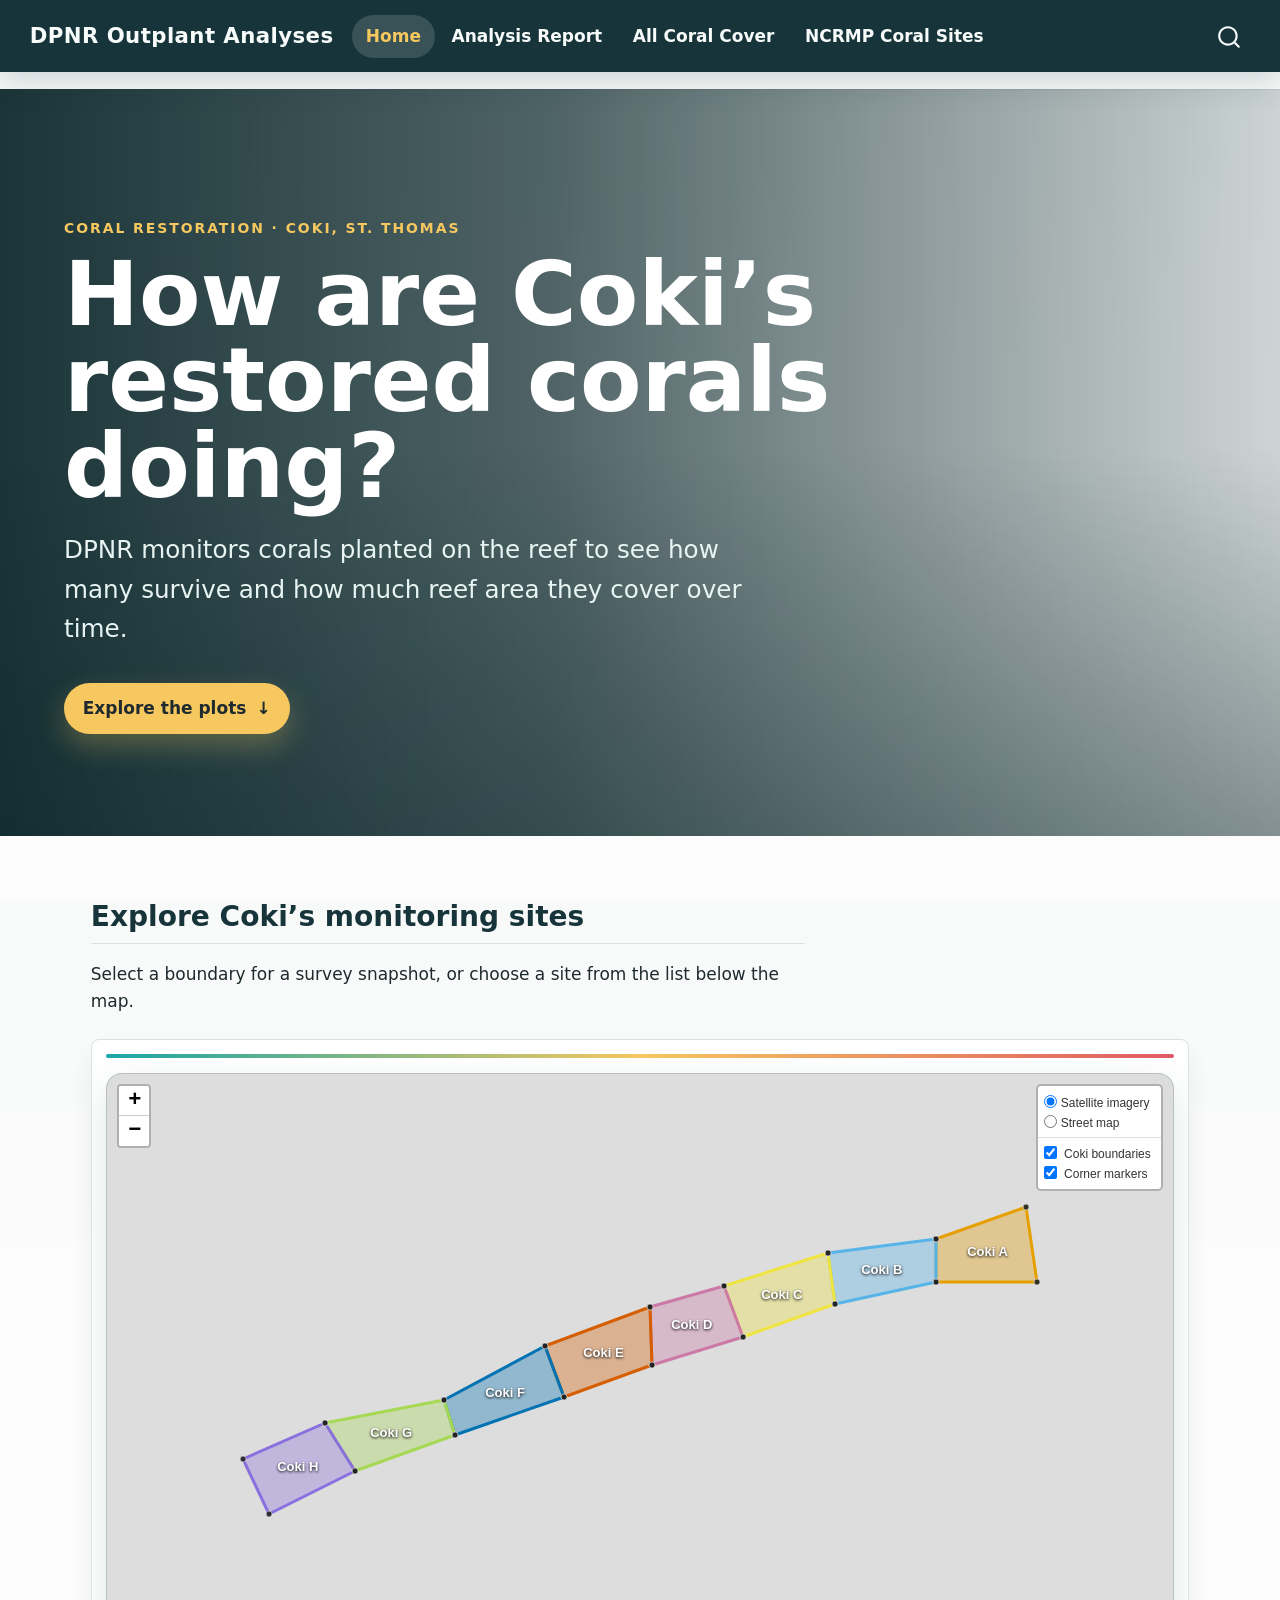
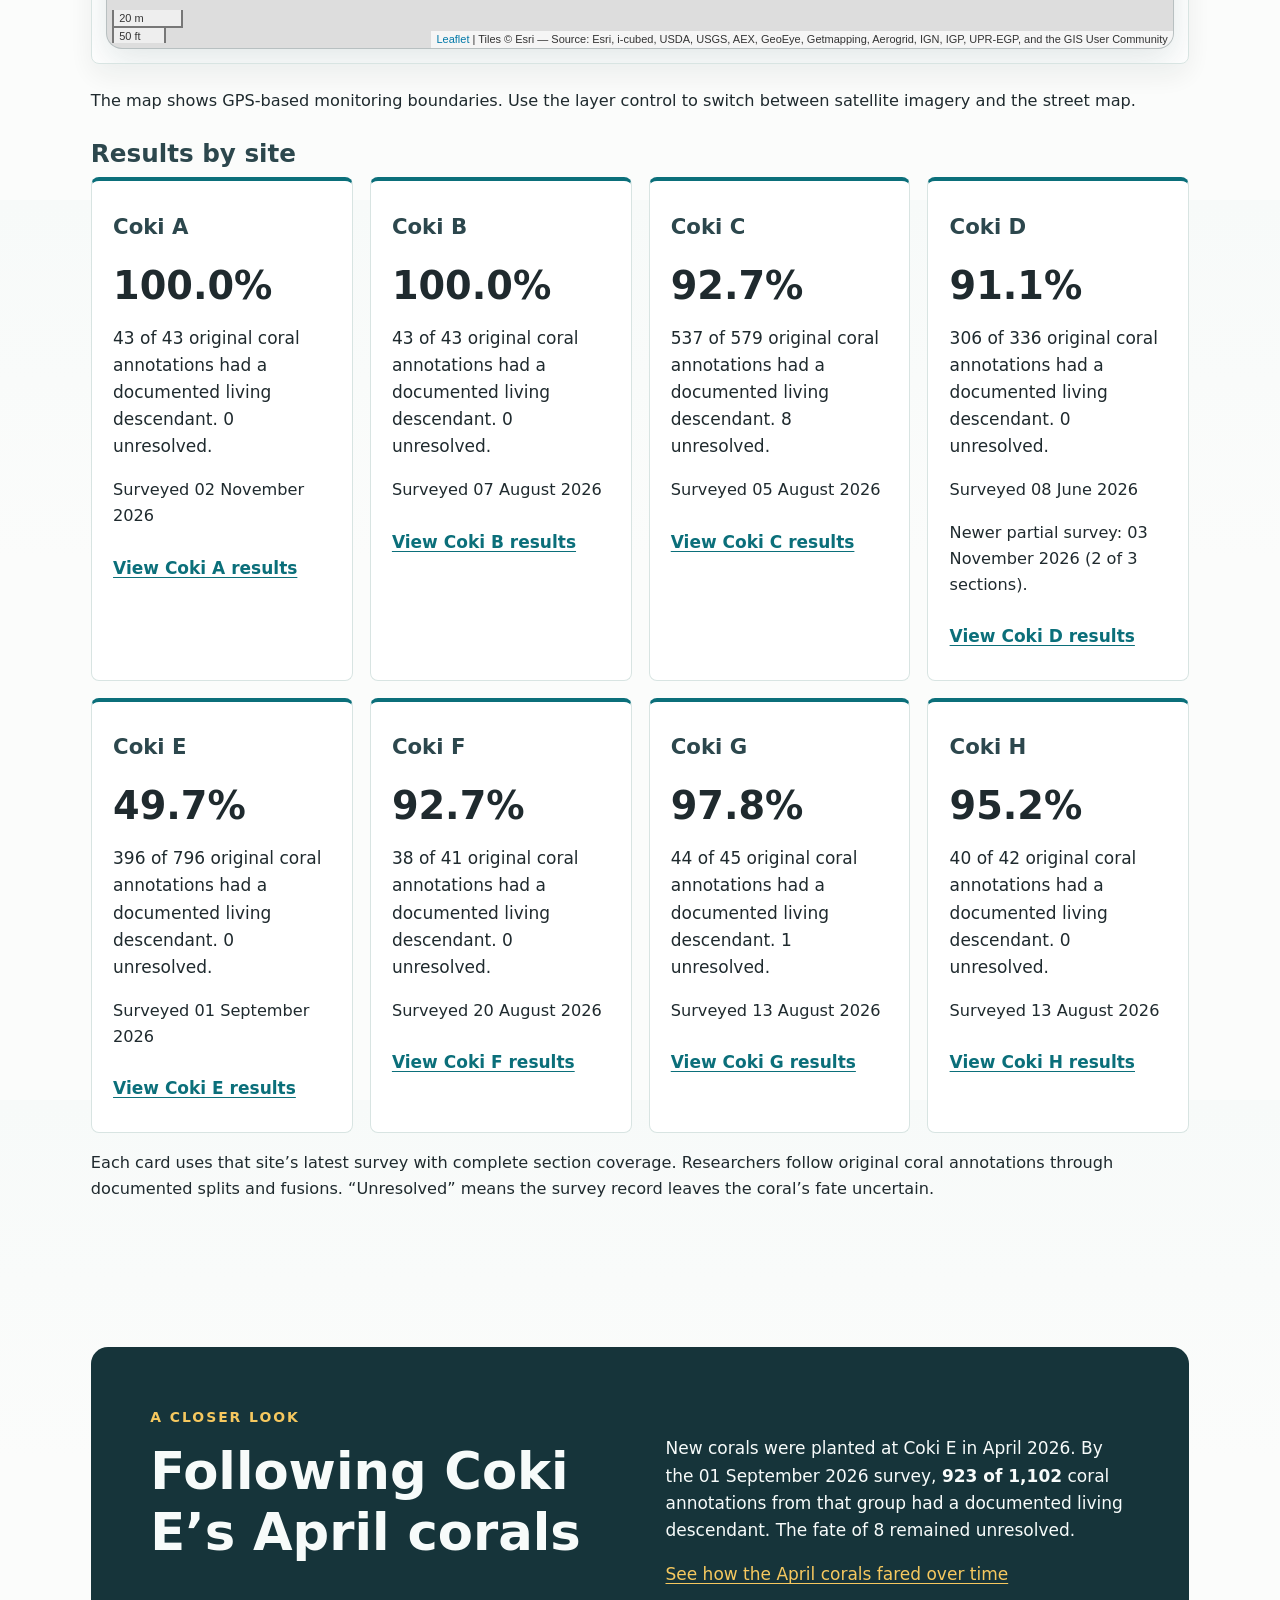
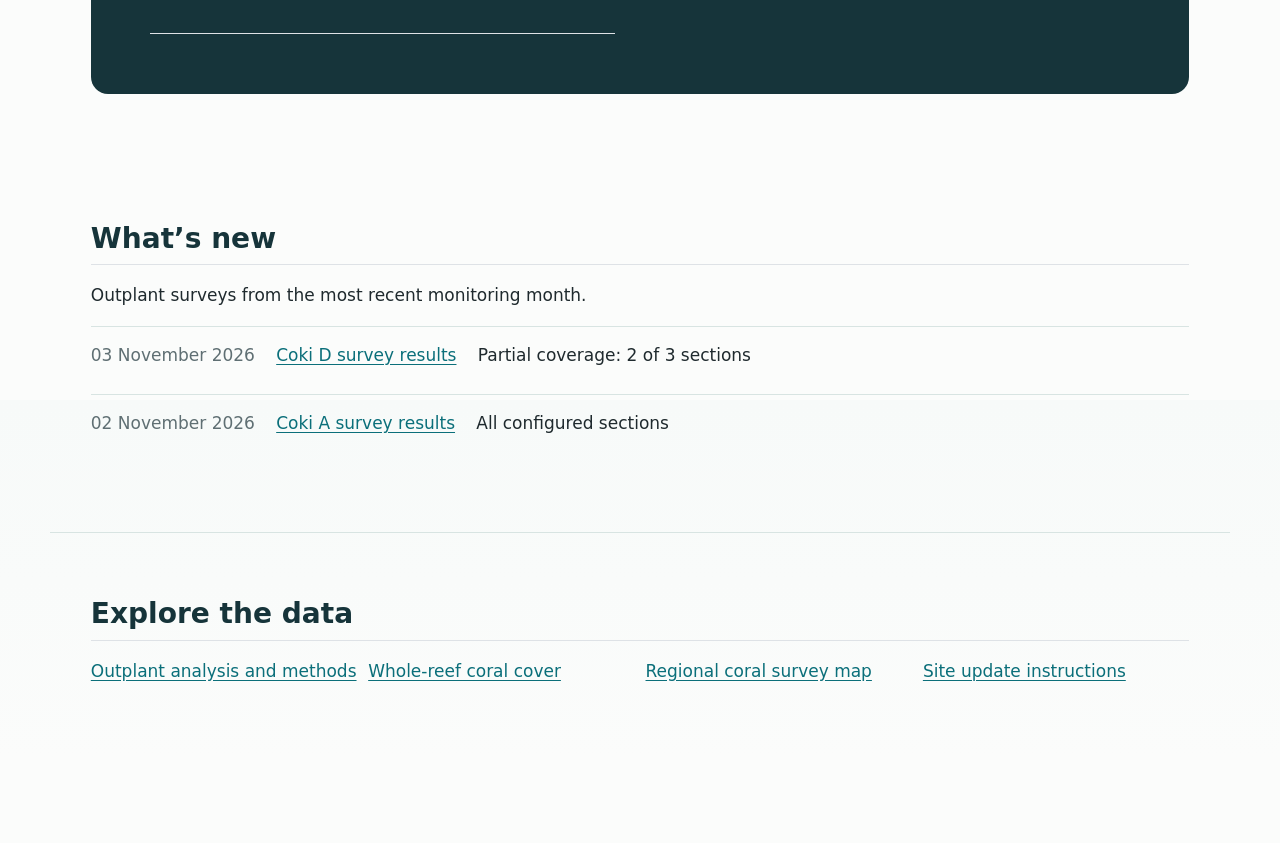
==== commit e0e905f4: "Refresh Coki A and D surveys and align plot charts" ====
--- a/docs/index.html
+++ b/docs/index.html
@@ -181,8 +181,8 @@
 </div>
 <div class="cell">
 <div class="cell-output-display">
-<div class="leaflet html-widget html-fill-item" id="htmlwidget-0ab6e85d95096190e431" style="width:100%;height:500px;"></div>
-<script type="application/json" data-for="htmlwidget-0ab6e85d95096190e431">{"x":{"options":{"minZoom":15,"maxZoom":22,"crs":{"crsClass":"L.CRS.EPSG3857","code":null,"proj4def":null,"projectedBounds":null,"options":{}},"zoomControl":true},"calls":[{"method":"addProviderTiles","args":["Esri.WorldImagery",null,"Satellite imagery",{"minZoom":0,"maxZoom":22,"maxNativeZoom":19,"tileSize":256,"subdomains":"abc","errorTileUrl":"","tms":false,"noWrap":false,"zoomOffset":0,"zoomReverse":false,"opacity":1,"zIndex":1,"detectRetina":false}]},{"method":"addProviderTiles","args":["OpenStreetMap.Mapnik",null,"Street map",{"minZoom":0,"maxZoom":22,"maxNativeZoom":19,"tileSize":256,"subdomains":"abc","errorTileUrl":"","tms":false,"noWrap":false,"zoomOffset":0,"zoomReverse":false,"opacity":1,"zIndex":1,"detectRetina":false}]},{"method":"addPolygons","args":[[[[{"lng":[-64.86405999999999,-64.86403,-64.8643,-64.8643,-64.86405999999999],"lat":[18.35094,18.35075,18.35075,18.35086,18.35094]}]],[[{"lng":[-64.864589,-64.864572,-64.8643,-64.8643,-64.864589],"lat":[18.350825,18.350694,18.35075,18.35086,18.350825]}]],[[{"lng":[-64.864589,-64.864572,-64.864818,-64.864868,-64.864589],"lat":[18.350825,18.350694,18.35061,18.35074,18.350825]}]],[[{"lng":[-64.86506802,-64.86506299,-64.864818,-64.864868,-64.86506802],"lat":[18.35068703,18.350538,18.35061,18.35074,18.35068703]}]],[[{"lng":[-64.86506802,-64.86506299,-64.86529903,-64.86534798,-64.86506802],"lat":[18.35068703,18.350538,18.35045803,18.35058703,18.35068703]}]],[[{"lng":[-64.86562000000001,-64.86559,-64.86529903,-64.86534798,-64.86562000000001],"lat":[18.35045,18.35036,18.35045803,18.35058703,18.35045]}]],[[{"lng":[-64.86562000000001,-64.86559,-64.86586,-64.86593999999999,-64.86562000000001],"lat":[18.35045,18.35036,18.35027,18.35039,18.35045]}]],[[{"lng":[-64.86615999999999,-64.86609,-64.86586,-64.86593999999999,-64.86615999999999],"lat":[18.3503,18.35016,18.35027,18.35039,18.3503]}]]],null,"Coki boundaries",{"interactive":true,"className":"","stroke":true,"color":["#E69F00","#56B4E9","#F0E442","#CC79A7","#D55E00","#0072B2","#A6D854","#8A6FDF"],"weight":3,"opacity":1,"fill":true,"fillColor":["#E69F00","#56B4E9","#F0E442","#CC79A7","#D55E00","#0072B2","#A6D854","#8A6FDF"],"fillOpacity":0.34,"smoothFactor":1,"noClip":false},["<div class='coki-map-popup'><h3>Coki A<\/h3><p><strong>Latest outplant snapshot:<\/strong> 12 Aug 2026<br><strong>Survey coverage:<\/strong> All configured sections<\/p><p><strong>Current annotation groups:<\/strong> 43<br><strong>Observed outplant area:<\/strong> 0.0755 m²<br><strong>Outplant cover:<\/strong> 0.0157% of the 480 m² Coki<\/p><p><strong>Species annotation-group counts<\/strong><\/p><ul><li><em>Porites porites<\/em>: 24<\/li><li><em>Orbicella annularis<\/em>: 19<\/li><\/ul><p><strong>Initial-cohort lineage persistence:<\/strong> 100.0% (43 of 43; 0 unresolved)<br><small>Latest complete-section survivorship survey: 12 Aug 2026<\/small><\/p><p><a href='coral_survivorship_report.html#coki-a'>View Coki A results<\/a><\/p><\/div>","<div class='coki-map-popup'><h3>Coki B<\/h3><p><strong>Latest outplant snapshot:<\/strong> 07 Aug 2026<br><strong>Survey coverage:<\/strong> All configured sections<\/p><p><strong>Current annotation groups:<\/strong> 75<br><strong>Observed outplant area:<\/strong> 0.0927 m²<br><strong>Outplant cover:<\/strong> 0.0193% of the 480 m² Coki<\/p><p><strong>Species annotation-group counts<\/strong><\/p><ul><li><em>Porites porites<\/em>: 27<\/li><li><em>Orbicella annularis<\/em>: 24<\/li><li><em>Montastraea cavernosa<\/em>: 23<\/li><li><em>Pseudodiploria strigosa<\/em>: 1<\/li><\/ul><p><strong>Initial-cohort lineage persistence:<\/strong> 100.0% (43 of 43; 0 unresolved)<br><small>Latest complete-section survivorship survey: 07 Aug 2026<\/small><\/p><p><a href='coral_survivorship_report.html#coki-b'>View Coki B results<\/a><\/p><\/div>","<div class='coki-map-popup'><h3>Coki C<\/h3><p><strong>Latest outplant snapshot:<\/strong> 05 Aug 2026<br><strong>Survey coverage:<\/strong> All configured sections<\/p><p><strong>Current annotation groups:<\/strong> 498<br><strong>Observed outplant area:<\/strong> 0.3278 m²<br><strong>Outplant cover:<\/strong> 0.0683% of the 480 m² Coki<\/p><p><strong>Species annotation-group counts<\/strong><\/p><ul><li><em>Montastraea cavernosa<\/em>: 165<\/li><li><em>Porites porites<\/em>: 160<\/li><li><em>Orbicella franksi<\/em>: 120<\/li><li><em>Orbicella annularis<\/em>: 38<\/li><li><em>Orbicella faveolata<\/em>: 15<\/li><\/ul><p><strong>Initial-cohort lineage persistence:<\/strong> 92.7% (537 of 579; 8 unresolved)<br><small>Latest complete-section survivorship survey: 05 Aug 2026<\/small><\/p><p><a href='coral_survivorship_report.html#coki-c'>View Coki C results<\/a><\/p><\/div>","<div class='coki-map-popup'><h3>Coki D<\/h3><p><strong>Latest outplant snapshot:<\/strong> 06 Aug 2026<br><strong>Survey coverage:<\/strong> Partial coverage: 2 of 3 sections<\/p><p><strong>Current annotation groups:<\/strong> 253<br><strong>Observed outplant area:<\/strong> 0.1952 m²<br><strong>Outplant cover:<\/strong> 0.0407% of the 480 m² Coki<\/p><p><strong>Species annotation-group counts<\/strong><\/p><ul><li><em>Porites porites<\/em>: 142<\/li><li><em>Orbicella annularis<\/em>: 53<\/li><li><em>Montastraea cavernosa<\/em>: 47<\/li><li><em>Orbicella franksi<\/em>: 11<\/li><\/ul><p><strong>Initial-cohort lineage persistence:<\/strong> 90.2% (303 of 336; 0 unresolved)<br><small>Latest complete-section survivorship survey: 08 Jun 2026<\/small><\/p><p><a href='coral_survivorship_report.html#coki-d'>View Coki D results<\/a><\/p><\/div>","<div class='coki-map-popup'><h3>Coki E<\/h3><p><strong>Latest outplant snapshot:<\/strong> 01 Sep 2026<br><strong>Survey coverage:<\/strong> All configured sections<\/p><p><strong>Current annotation groups:<\/strong> 1,052<br><strong>Observed outplant area:<\/strong> 1.2268 m²<br><strong>Outplant cover:<\/strong> 0.2556% of the 480 m² Coki<\/p><p><strong>Species annotation-group counts<\/strong><\/p><ul><li><em>Orbicella annularis<\/em>: 349<\/li><li><em>Pseudodiploria strigosa<\/em>: 226<\/li><li><em>Montastraea cavernosa<\/em>: 188<\/li><li><em>Orbicella franksi<\/em>: 128<\/li><li><em>Diploria labyrinthiformis<\/em>: 83<\/li><li><em>Orbicella faveolata<\/em>: 72<\/li><li><em>Acropora palmata<\/em>: 5<\/li><li><em>Acropora cervicornis<\/em>: 1<\/li><\/ul><p><strong>Initial-cohort lineage persistence:<\/strong> 49.7% (396 of 796; 0 unresolved)<br><small>Latest complete-section survivorship survey: 01 Sep 2026<\/small><\/p><p><strong>April 2026 cohort lineage persistence:<\/strong> 83.8% (8 unresolved)<\/p><p><a href='coral_survivorship_report.html#coki-e'>View Coki E results<\/a><\/p><\/div>","<div class='coki-map-popup'><h3>Coki F<\/h3><p><strong>Latest outplant snapshot:<\/strong> 20 Aug 2026<br><strong>Survey coverage:<\/strong> All configured sections<\/p><p><strong>Current annotation groups:<\/strong> 38<br><strong>Observed outplant area:<\/strong> 0.0520 m²<br><strong>Outplant cover:<\/strong> 0.0108% of the 480 m² Coki<\/p><p><strong>Species annotation-group counts<\/strong><\/p><ul><li><em>Orbicella annularis<\/em>: 19<\/li><li><em>Porites porites<\/em>: 19<\/li><\/ul><p><strong>Initial-cohort lineage persistence:<\/strong> 92.7% (38 of 41; 0 unresolved)<br><small>Latest complete-section survivorship survey: 20 Aug 2026<\/small><\/p><p><a href='coral_survivorship_report.html#coki-f'>View Coki F results<\/a><\/p><\/div>","<div class='coki-map-popup'><h3>Coki G<\/h3><p><strong>Latest outplant snapshot:<\/strong> 13 Aug 2026<br><strong>Survey coverage:<\/strong> All configured sections<\/p><p><strong>Current annotation groups:<\/strong> 44<br><strong>Observed outplant area:<\/strong> 0.0626 m²<br><strong>Outplant cover:<\/strong> 0.0130% of the 480 m² Coki<\/p><p><strong>Species annotation-group counts<\/strong><\/p><ul><li><em>Porites porites<\/em>: 27<\/li><li><em>Orbicella annularis<\/em>: 17<\/li><\/ul><p><strong>Initial-cohort lineage persistence:<\/strong> 97.8% (44 of 45; 1 unresolved)<br><small>Latest complete-section survivorship survey: 13 Aug 2026<\/small><\/p><p><a href='coral_survivorship_report.html#coki-g'>View Coki G results<\/a><\/p><\/div>","<div class='coki-map-popup'><h3>Coki H<\/h3><p><strong>Latest outplant snapshot:<\/strong> 13 Aug 2026<br><strong>Survey coverage:<\/strong> All configured sections<\/p><p><strong>Current annotation groups:<\/strong> 40<br><strong>Observed outplant area:<\/strong> 0.0546 m²<br><strong>Outplant cover:<\/strong> 0.0114% of the 480 m² Coki<\/p><p><strong>Species annotation-group counts<\/strong><\/p><ul><li><em>Porites porites<\/em>: 22<\/li><li><em>Orbicella annularis<\/em>: 18<\/li><\/ul><p><strong>Initial-cohort lineage persistence:<\/strong> 95.2% (40 of 42; 0 unresolved)<br><small>Latest complete-section survivorship survey: 13 Aug 2026<\/small><\/p><p><a href='coral_survivorship_report.html#coki-h'>View Coki H results<\/a><\/p><\/div>"],null,["Coki A","Coki B","Coki C","Coki D","Coki E","Coki F","Coki G","Coki H"],{"interactive":false,"permanent":true,"direction":"center","opacity":1,"offset":[0,0],"textsize":"10px","textOnly":true,"style":{"font-weight":"700","font-size":"13px","color":"#ffffff","text-shadow":"0 1px 3px #000"},"className":"","sticky":true},{"weight":5,"fillOpacity":0.55,"bringToFront":true}]},{"method":"addCircleMarkers","args":[[18.35094,18.35075,18.35075,18.35086,18.350825,18.350694,18.35075,18.35086,18.350825,18.350694,18.35061,18.35074,18.35068703,18.350538,18.35061,18.35074,18.35068703,18.350538,18.35045803,18.35058703,18.35045,18.35036,18.35045803,18.35058703,18.35045,18.35036,18.35027,18.35039,18.3503,18.35016,18.35027,18.35039],[-64.86405999999999,-64.86403,-64.8643,-64.8643,-64.864589,-64.864572,-64.8643,-64.8643,-64.864589,-64.864572,-64.864818,-64.864868,-64.86506802,-64.86506299,-64.864818,-64.864868,-64.86506802,-64.86506299,-64.86529903,-64.86534798,-64.86562000000001,-64.86559,-64.86529903,-64.86534798,-64.86562000000001,-64.86559,-64.86586,-64.86593999999999,-64.86615999999999,-64.86609,-64.86586,-64.86593999999999],3,null,"Corner markers",{"interactive":true,"className":"","stroke":true,"color":"#ffffff","weight":1,"opacity":0.5,"fill":true,"fillColor":"#222222","fillOpacity":0.9},null,null,["<strong>Coki A M1<\/strong><br>Latitude: 18.3509400<br>Longitude: -64.8640600<br>Depth: 49.0 ft (14.94 m)","<strong>Coki A M2<\/strong><br>Latitude: 18.3507500<br>Longitude: -64.8640300<br>Depth: 31.0 ft (9.45 m)","<strong>Coki A M3<\/strong><br>Latitude: 18.3507500<br>Longitude: -64.8643000<br>Depth: 30.0 ft (9.14 m)","<strong>Coki A M4<\/strong><br>Latitude: 18.3508600<br>Longitude: -64.8643000<br>Depth: 51.0 ft (15.54 m)","<strong>Coki B M1<\/strong><br>Latitude: 18.3508250<br>Longitude: -64.8645890<br>Depth: 45.0 ft (13.72 m)","<strong>Coki B M2<\/strong><br>Latitude: 18.3506940<br>Longitude: -64.8645720<br>Depth: 25.0 ft (7.62 m)","<strong>Coki B M3<\/strong><br>Latitude: 18.3507500<br>Longitude: -64.8643000<br>Depth: 30.0 ft (9.14 m)","<strong>Coki B M4<\/strong><br>Latitude: 18.3508600<br>Longitude: -64.8643000<br>Depth: 51.0 ft (15.54 m)","<strong>Coki C M1<\/strong><br>Latitude: 18.3508250<br>Longitude: -64.8645890<br>Depth: 45.0 ft (13.72 m)","<strong>Coki C M2<\/strong><br>Latitude: 18.3506940<br>Longitude: -64.8645720<br>Depth: 25.0 ft (7.62 m)","<strong>Coki C M3<\/strong><br>Latitude: 18.3506100<br>Longitude: -64.8648180<br>Depth: 22.0 ft (6.71 m)","<strong>Coki C M4<\/strong><br>Latitude: 18.3507400<br>Longitude: -64.8648680<br>Depth: 42.0 ft (12.80 m)","<strong>Coki D M1<\/strong><br>Latitude: 18.3506870<br>Longitude: -64.8650680<br>Depth: 42.0 ft (12.80 m)","<strong>Coki D M2<\/strong><br>Latitude: 18.3505380<br>Longitude: -64.8650630<br>Depth: 22.0 ft (6.71 m)","<strong>Coki D M3<\/strong><br>Latitude: 18.3506100<br>Longitude: -64.8648180<br>Depth: 22.0 ft (6.71 m)","<strong>Coki D M4<\/strong><br>Latitude: 18.3507400<br>Longitude: -64.8648680<br>Depth: 41.0 ft (12.50 m)","<strong>Coki E M1<\/strong><br>Latitude: 18.3506870<br>Longitude: -64.8650680<br>Depth: 42.0 ft (12.80 m)","<strong>Coki E M2<\/strong><br>Latitude: 18.3505380<br>Longitude: -64.8650630<br>Depth: 22.0 ft (6.71 m)","<strong>Coki E M3<\/strong><br>Latitude: 18.3504580<br>Longitude: -64.8652990<br>Depth: 22.0 ft (6.71 m)","<strong>Coki E M4<\/strong><br>Latitude: 18.3505870<br>Longitude: -64.8653480<br>Depth: 41.0 ft (12.50 m)","<strong>Coki F M1<\/strong><br>Latitude: 18.3504500<br>Longitude: -64.8656200<br>Depth: 37.0 ft (11.28 m)","<strong>Coki F M2<\/strong><br>Latitude: 18.3503600<br>Longitude: -64.8655900<br>Depth: 20.0 ft (6.10 m)","<strong>Coki F M3<\/strong><br>Latitude: 18.3504580<br>Longitude: -64.8652990<br>Depth: 22.0 ft (6.71 m)","<strong>Coki F M4<\/strong><br>Latitude: 18.3505870<br>Longitude: -64.8653480<br>Depth: 41.0 ft (12.50 m)","<strong>Coki G M1<\/strong><br>Latitude: 18.3504500<br>Longitude: -64.8656200<br>Depth: 37.0 ft (11.28 m)","<strong>Coki G M2<\/strong><br>Latitude: 18.3503600<br>Longitude: -64.8655900<br>Depth: 20.0 ft (6.10 m)","<strong>Coki G M3<\/strong><br>Latitude: 18.3502700<br>Longitude: -64.8658600<br>Depth: 21.0 ft (6.40 m)","<strong>Coki G M4<\/strong><br>Latitude: 18.3503900<br>Longitude: -64.8659400<br>Depth: 38.0 ft (11.58 m)","<strong>Coki H M1<\/strong><br>Latitude: 18.3503000<br>Longitude: -64.8661600<br>Depth: 33.0 ft (10.06 m)","<strong>Coki H M2<\/strong><br>Latitude: 18.3501600<br>Longitude: -64.8660900<br>Depth: 19.0 ft (5.79 m)","<strong>Coki H M3<\/strong><br>Latitude: 18.3502700<br>Longitude: -64.8658600<br>Depth: 21.0 ft (6.40 m)","<strong>Coki H M4<\/strong><br>Latitude: 18.3503900<br>Longitude: -64.8659400<br>Depth: 38.0 ft (11.58 m)"],null,null,{"interactive":false,"permanent":false,"direction":"auto","opacity":1,"offset":[0,0],"textsize":"10px","textOnly":false,"className":"","sticky":true},null]},{"method":"addLayersControl","args":[["Satellite imagery","Street map"],["Coki boundaries","Corner markers"],{"collapsed":false,"autoZIndex":true,"position":"topright"}]},{"method":"addScaleBar","args":[{"maxWidth":100,"metric":true,"imperial":true,"updateWhenIdle":true,"position":"bottomleft"}]}],"limits":{"lat":[18.35016,18.35094],"lng":[-64.86615999999999,-64.86403]},"fitBounds":[18.35016,-64.86615999999999,18.35094,-64.86403,[]]},"evals":[],"jsHooks":[]}</script>
+<div class="leaflet html-widget html-fill-item" id="htmlwidget-a6fb5eb90e5626f23b32" style="width:100%;height:500px;"></div>
+<script type="application/json" data-for="htmlwidget-a6fb5eb90e5626f23b32">{"x":{"options":{"minZoom":15,"maxZoom":22,"crs":{"crsClass":"L.CRS.EPSG3857","code":null,"proj4def":null,"projectedBounds":null,"options":{}},"zoomControl":true},"calls":[{"method":"addProviderTiles","args":["Esri.WorldImagery",null,"Satellite imagery",{"minZoom":0,"maxZoom":22,"maxNativeZoom":19,"tileSize":256,"subdomains":"abc","errorTileUrl":"","tms":false,"noWrap":false,"zoomOffset":0,"zoomReverse":false,"opacity":1,"zIndex":1,"detectRetina":false}]},{"method":"addProviderTiles","args":["OpenStreetMap.Mapnik",null,"Street map",{"minZoom":0,"maxZoom":22,"maxNativeZoom":19,"tileSize":256,"subdomains":"abc","errorTileUrl":"","tms":false,"noWrap":false,"zoomOffset":0,"zoomReverse":false,"opacity":1,"zIndex":1,"detectRetina":false}]},{"method":"addPolygons","args":[[[[{"lng":[-64.86405999999999,-64.86403,-64.8643,-64.8643,-64.86405999999999],"lat":[18.35094,18.35075,18.35075,18.35086,18.35094]}]],[[{"lng":[-64.864589,-64.864572,-64.8643,-64.8643,-64.864589],"lat":[18.350825,18.350694,18.35075,18.35086,18.350825]}]],[[{"lng":[-64.864589,-64.864572,-64.864818,-64.864868,-64.864589],"lat":[18.350825,18.350694,18.35061,18.35074,18.350825]}]],[[{"lng":[-64.86506802,-64.86506299,-64.864818,-64.864868,-64.86506802],"lat":[18.35068703,18.350538,18.35061,18.35074,18.35068703]}]],[[{"lng":[-64.86506802,-64.86506299,-64.86529903,-64.86534798,-64.86506802],"lat":[18.35068703,18.350538,18.35045803,18.35058703,18.35068703]}]],[[{"lng":[-64.86562000000001,-64.86559,-64.86529903,-64.86534798,-64.86562000000001],"lat":[18.35045,18.35036,18.35045803,18.35058703,18.35045]}]],[[{"lng":[-64.86562000000001,-64.86559,-64.86586,-64.86593999999999,-64.86562000000001],"lat":[18.35045,18.35036,18.35027,18.35039,18.35045]}]],[[{"lng":[-64.86615999999999,-64.86609,-64.86586,-64.86593999999999,-64.86615999999999],"lat":[18.3503,18.35016,18.35027,18.35039,18.3503]}]]],null,"Coki boundaries",{"interactive":true,"className":"","stroke":true,"color":["#E69F00","#56B4E9","#F0E442","#CC79A7","#D55E00","#0072B2","#A6D854","#8A6FDF"],"weight":3,"opacity":1,"fill":true,"fillColor":["#E69F00","#56B4E9","#F0E442","#CC79A7","#D55E00","#0072B2","#A6D854","#8A6FDF"],"fillOpacity":0.34,"smoothFactor":1,"noClip":false},["<div class='coki-map-popup'><h3>Coki A<\/h3><p><strong>Latest outplant snapshot:<\/strong> 02 Nov 2026<br><strong>Survey coverage:<\/strong> All configured sections<\/p><p><strong>Current annotation groups:<\/strong> 43<br><strong>Observed outplant area:<\/strong> 0.0660 m²<br><strong>Outplant cover:<\/strong> 0.0138% of the 480 m² Coki<\/p><p><strong>Species annotation-group counts<\/strong><\/p><ul><li><em>Porites porites<\/em>: 24<\/li><li><em>Orbicella annularis<\/em>: 19<\/li><\/ul><p><strong>Initial-cohort lineage persistence:<\/strong> 100.0% (43 of 43; 0 unresolved)<br><small>Latest complete-section survivorship survey: 02 Nov 2026<\/small><\/p><p><a href='coral_survivorship_report.html#coki-a'>View Coki A results<\/a><\/p><\/div>","<div class='coki-map-popup'><h3>Coki B<\/h3><p><strong>Latest outplant snapshot:<\/strong> 07 Aug 2026<br><strong>Survey coverage:<\/strong> All configured sections<\/p><p><strong>Current annotation groups:<\/strong> 75<br><strong>Observed outplant area:<\/strong> 0.0927 m²<br><strong>Outplant cover:<\/strong> 0.0193% of the 480 m² Coki<\/p><p><strong>Species annotation-group counts<\/strong><\/p><ul><li><em>Porites porites<\/em>: 27<\/li><li><em>Orbicella annularis<\/em>: 24<\/li><li><em>Montastraea cavernosa<\/em>: 23<\/li><li><em>Pseudodiploria strigosa<\/em>: 1<\/li><\/ul><p><strong>Initial-cohort lineage persistence:<\/strong> 100.0% (43 of 43; 0 unresolved)<br><small>Latest complete-section survivorship survey: 07 Aug 2026<\/small><\/p><p><a href='coral_survivorship_report.html#coki-b'>View Coki B results<\/a><\/p><\/div>","<div class='coki-map-popup'><h3>Coki C<\/h3><p><strong>Latest outplant snapshot:<\/strong> 05 Aug 2026<br><strong>Survey coverage:<\/strong> All configured sections<\/p><p><strong>Current annotation groups:<\/strong> 498<br><strong>Observed outplant area:<\/strong> 0.3278 m²<br><strong>Outplant cover:<\/strong> 0.0683% of the 480 m² Coki<\/p><p><strong>Species annotation-group counts<\/strong><\/p><ul><li><em>Montastraea cavernosa<\/em>: 165<\/li><li><em>Porites porites<\/em>: 160<\/li><li><em>Orbicella franksi<\/em>: 120<\/li><li><em>Orbicella annularis<\/em>: 38<\/li><li><em>Orbicella faveolata<\/em>: 15<\/li><\/ul><p><strong>Initial-cohort lineage persistence:<\/strong> 92.7% (537 of 579; 8 unresolved)<br><small>Latest complete-section survivorship survey: 05 Aug 2026<\/small><\/p><p><a href='coral_survivorship_report.html#coki-c'>View Coki C results<\/a><\/p><\/div>","<div class='coki-map-popup'><h3>Coki D<\/h3><p><strong>Latest outplant snapshot:<\/strong> 03 Nov 2026<br><strong>Survey coverage:<\/strong> Partial coverage: 2 of 3 sections<\/p><p><strong>Current annotation groups:<\/strong> 200<br><strong>Observed outplant area:<\/strong> 0.2075 m²<br><strong>Outplant cover:<\/strong> 0.0432% of the 480 m² Coki<\/p><p><strong>Species annotation-group counts<\/strong><\/p><ul><li><em>Porites porites<\/em>: 114<\/li><li><em>Montastraea cavernosa<\/em>: 43<\/li><li><em>Orbicella annularis<\/em>: 32<\/li><li><em>Orbicella franksi<\/em>: 11<\/li><\/ul><p><strong>Initial-cohort lineage persistence:<\/strong> 91.1% (306 of 336; 0 unresolved)<br><small>Latest complete-section survivorship survey: 08 Jun 2026<\/small><\/p><p><strong>Confirmed minimum at this survey:<\/strong> 251 of 336 original objects (74.7%). 1 had no section result.<\/p><p><a href='coral_survivorship_report.html#coki-d'>View Coki D results<\/a><\/p><\/div>","<div class='coki-map-popup'><h3>Coki E<\/h3><p><strong>Latest outplant snapshot:<\/strong> 01 Sep 2026<br><strong>Survey coverage:<\/strong> All configured sections<\/p><p><strong>Current annotation groups:<\/strong> 1,052<br><strong>Observed outplant area:<\/strong> 1.2268 m²<br><strong>Outplant cover:<\/strong> 0.2556% of the 480 m² Coki<\/p><p><strong>Species annotation-group counts<\/strong><\/p><ul><li><em>Orbicella annularis<\/em>: 349<\/li><li><em>Pseudodiploria strigosa<\/em>: 226<\/li><li><em>Montastraea cavernosa<\/em>: 188<\/li><li><em>Orbicella franksi<\/em>: 128<\/li><li><em>Diploria labyrinthiformis<\/em>: 83<\/li><li><em>Orbicella faveolata<\/em>: 72<\/li><li><em>Acropora palmata<\/em>: 5<\/li><li><em>Acropora cervicornis<\/em>: 1<\/li><\/ul><p><strong>Initial-cohort lineage persistence:<\/strong> 49.7% (396 of 796; 0 unresolved)<br><small>Latest complete-section survivorship survey: 01 Sep 2026<\/small><\/p><p><strong>April 2026 cohort lineage persistence:<\/strong> 83.8% (8 unresolved)<\/p><p><a href='coral_survivorship_report.html#coki-e'>View Coki E results<\/a><\/p><\/div>","<div class='coki-map-popup'><h3>Coki F<\/h3><p><strong>Latest outplant snapshot:<\/strong> 20 Aug 2026<br><strong>Survey coverage:<\/strong> All configured sections<\/p><p><strong>Current annotation groups:<\/strong> 38<br><strong>Observed outplant area:<\/strong> 0.0520 m²<br><strong>Outplant cover:<\/strong> 0.0108% of the 480 m² Coki<\/p><p><strong>Species annotation-group counts<\/strong><\/p><ul><li><em>Orbicella annularis<\/em>: 19<\/li><li><em>Porites porites<\/em>: 19<\/li><\/ul><p><strong>Initial-cohort lineage persistence:<\/strong> 92.7% (38 of 41; 0 unresolved)<br><small>Latest complete-section survivorship survey: 20 Aug 2026<\/small><\/p><p><a href='coral_survivorship_report.html#coki-f'>View Coki F results<\/a><\/p><\/div>","<div class='coki-map-popup'><h3>Coki G<\/h3><p><strong>Latest outplant snapshot:<\/strong> 13 Aug 2026<br><strong>Survey coverage:<\/strong> All configured sections<\/p><p><strong>Current annotation groups:<\/strong> 44<br><strong>Observed outplant area:<\/strong> 0.0626 m²<br><strong>Outplant cover:<\/strong> 0.0130% of the 480 m² Coki<\/p><p><strong>Species annotation-group counts<\/strong><\/p><ul><li><em>Porites porites<\/em>: 27<\/li><li><em>Orbicella annularis<\/em>: 17<\/li><\/ul><p><strong>Initial-cohort lineage persistence:<\/strong> 97.8% (44 of 45; 1 unresolved)<br><small>Latest complete-section survivorship survey: 13 Aug 2026<\/small><\/p><p><a href='coral_survivorship_report.html#coki-g'>View Coki G results<\/a><\/p><\/div>","<div class='coki-map-popup'><h3>Coki H<\/h3><p><strong>Latest outplant snapshot:<\/strong> 13 Aug 2026<br><strong>Survey coverage:<\/strong> All configured sections<\/p><p><strong>Current annotation groups:<\/strong> 40<br><strong>Observed outplant area:<\/strong> 0.0546 m²<br><strong>Outplant cover:<\/strong> 0.0114% of the 480 m² Coki<\/p><p><strong>Species annotation-group counts<\/strong><\/p><ul><li><em>Porites porites<\/em>: 22<\/li><li><em>Orbicella annularis<\/em>: 18<\/li><\/ul><p><strong>Initial-cohort lineage persistence:<\/strong> 95.2% (40 of 42; 0 unresolved)<br><small>Latest complete-section survivorship survey: 13 Aug 2026<\/small><\/p><p><a href='coral_survivorship_report.html#coki-h'>View Coki H results<\/a><\/p><\/div>"],null,["Coki A","Coki B","Coki C","Coki D","Coki E","Coki F","Coki G","Coki H"],{"interactive":false,"permanent":true,"direction":"center","opacity":1,"offset":[0,0],"textsize":"10px","textOnly":true,"style":{"font-weight":"700","font-size":"13px","color":"#ffffff","text-shadow":"0 1px 3px #000"},"className":"","sticky":true},{"weight":5,"fillOpacity":0.55,"bringToFront":true}]},{"method":"addCircleMarkers","args":[[18.35094,18.35075,18.35075,18.35086,18.350825,18.350694,18.35075,18.35086,18.350825,18.350694,18.35061,18.35074,18.35068703,18.350538,18.35061,18.35074,18.35068703,18.350538,18.35045803,18.35058703,18.35045,18.35036,18.35045803,18.35058703,18.35045,18.35036,18.35027,18.35039,18.3503,18.35016,18.35027,18.35039],[-64.86405999999999,-64.86403,-64.8643,-64.8643,-64.864589,-64.864572,-64.8643,-64.8643,-64.864589,-64.864572,-64.864818,-64.864868,-64.86506802,-64.86506299,-64.864818,-64.864868,-64.86506802,-64.86506299,-64.86529903,-64.86534798,-64.86562000000001,-64.86559,-64.86529903,-64.86534798,-64.86562000000001,-64.86559,-64.86586,-64.86593999999999,-64.86615999999999,-64.86609,-64.86586,-64.86593999999999],3,null,"Corner markers",{"interactive":true,"className":"","stroke":true,"color":"#ffffff","weight":1,"opacity":0.5,"fill":true,"fillColor":"#222222","fillOpacity":0.9},null,null,["<strong>Coki A M1<\/strong><br>Latitude: 18.3509400<br>Longitude: -64.8640600<br>Depth: 49.0 ft (14.94 m)","<strong>Coki A M2<\/strong><br>Latitude: 18.3507500<br>Longitude: -64.8640300<br>Depth: 31.0 ft (9.45 m)","<strong>Coki A M3<\/strong><br>Latitude: 18.3507500<br>Longitude: -64.8643000<br>Depth: 30.0 ft (9.14 m)","<strong>Coki A M4<\/strong><br>Latitude: 18.3508600<br>Longitude: -64.8643000<br>Depth: 51.0 ft (15.54 m)","<strong>Coki B M1<\/strong><br>Latitude: 18.3508250<br>Longitude: -64.8645890<br>Depth: 45.0 ft (13.72 m)","<strong>Coki B M2<\/strong><br>Latitude: 18.3506940<br>Longitude: -64.8645720<br>Depth: 25.0 ft (7.62 m)","<strong>Coki B M3<\/strong><br>Latitude: 18.3507500<br>Longitude: -64.8643000<br>Depth: 30.0 ft (9.14 m)","<strong>Coki B M4<\/strong><br>Latitude: 18.3508600<br>Longitude: -64.8643000<br>Depth: 51.0 ft (15.54 m)","<strong>Coki C M1<\/strong><br>Latitude: 18.3508250<br>Longitude: -64.8645890<br>Depth: 45.0 ft (13.72 m)","<strong>Coki C M2<\/strong><br>Latitude: 18.3506940<br>Longitude: -64.8645720<br>Depth: 25.0 ft (7.62 m)","<strong>Coki C M3<\/strong><br>Latitude: 18.3506100<br>Longitude: -64.8648180<br>Depth: 22.0 ft (6.71 m)","<strong>Coki C M4<\/strong><br>Latitude: 18.3507400<br>Longitude: -64.8648680<br>Depth: 42.0 ft (12.80 m)","<strong>Coki D M1<\/strong><br>Latitude: 18.3506870<br>Longitude: -64.8650680<br>Depth: 42.0 ft (12.80 m)","<strong>Coki D M2<\/strong><br>Latitude: 18.3505380<br>Longitude: -64.8650630<br>Depth: 22.0 ft (6.71 m)","<strong>Coki D M3<\/strong><br>Latitude: 18.3506100<br>Longitude: -64.8648180<br>Depth: 22.0 ft (6.71 m)","<strong>Coki D M4<\/strong><br>Latitude: 18.3507400<br>Longitude: -64.8648680<br>Depth: 41.0 ft (12.50 m)","<strong>Coki E M1<\/strong><br>Latitude: 18.3506870<br>Longitude: -64.8650680<br>Depth: 42.0 ft (12.80 m)","<strong>Coki E M2<\/strong><br>Latitude: 18.3505380<br>Longitude: -64.8650630<br>Depth: 22.0 ft (6.71 m)","<strong>Coki E M3<\/strong><br>Latitude: 18.3504580<br>Longitude: -64.8652990<br>Depth: 22.0 ft (6.71 m)","<strong>Coki E M4<\/strong><br>Latitude: 18.3505870<br>Longitude: -64.8653480<br>Depth: 41.0 ft (12.50 m)","<strong>Coki F M1<\/strong><br>Latitude: 18.3504500<br>Longitude: -64.8656200<br>Depth: 37.0 ft (11.28 m)","<strong>Coki F M2<\/strong><br>Latitude: 18.3503600<br>Longitude: -64.8655900<br>Depth: 20.0 ft (6.10 m)","<strong>Coki F M3<\/strong><br>Latitude: 18.3504580<br>Longitude: -64.8652990<br>Depth: 22.0 ft (6.71 m)","<strong>Coki F M4<\/strong><br>Latitude: 18.3505870<br>Longitude: -64.8653480<br>Depth: 41.0 ft (12.50 m)","<strong>Coki G M1<\/strong><br>Latitude: 18.3504500<br>Longitude: -64.8656200<br>Depth: 37.0 ft (11.28 m)","<strong>Coki G M2<\/strong><br>Latitude: 18.3503600<br>Longitude: -64.8655900<br>Depth: 20.0 ft (6.10 m)","<strong>Coki G M3<\/strong><br>Latitude: 18.3502700<br>Longitude: -64.8658600<br>Depth: 21.0 ft (6.40 m)","<strong>Coki G M4<\/strong><br>Latitude: 18.3503900<br>Longitude: -64.8659400<br>Depth: 38.0 ft (11.58 m)","<strong>Coki H M1<\/strong><br>Latitude: 18.3503000<br>Longitude: -64.8661600<br>Depth: 33.0 ft (10.06 m)","<strong>Coki H M2<\/strong><br>Latitude: 18.3501600<br>Longitude: -64.8660900<br>Depth: 19.0 ft (5.79 m)","<strong>Coki H M3<\/strong><br>Latitude: 18.3502700<br>Longitude: -64.8658600<br>Depth: 21.0 ft (6.40 m)","<strong>Coki H M4<\/strong><br>Latitude: 18.3503900<br>Longitude: -64.8659400<br>Depth: 38.0 ft (11.58 m)"],null,null,{"interactive":false,"permanent":false,"direction":"auto","opacity":1,"offset":[0,0],"textsize":"10px","textOnly":false,"className":"","sticky":true},null]},{"method":"addLayersControl","args":[["Satellite imagery","Street map"],["Coki boundaries","Corner markers"],{"collapsed":false,"autoZIndex":true,"position":"topright"}]},{"method":"addScaleBar","args":[{"maxWidth":100,"metric":true,"imperial":true,"updateWhenIdle":true,"position":"bottomleft"}]}],"limits":{"lat":[18.35016,18.35094],"lng":[-64.86615999999999,-64.86403]},"fitBounds":[18.35016,-64.86615999999999,18.35094,-64.86403,[]]},"evals":[],"jsHooks":[]}</script>
 </div>
 </div>
 <p class="overview-note">
@@ -203,7 +203,7 @@
 43 of 43 original coral annotations had a documented living descendant. 0 unresolved.
 </p>
 <p class="plot-overview-date">
-Surveyed 12 August 2026
+Surveyed 02 November 2026
 </p>
 <a href="coral_survivorship_report.html#coki-a">View Coki A results</a>
 </article>
@@ -242,13 +242,16 @@
 Coki D
 </h4>
 <p class="plot-overview-value">
-90.2%
-</p>
-<p>
-303 of 336 original coral annotations had a documented living descendant. 0 unresolved.
+91.1%
+</p>
+<p>
+306 of 336 original coral annotations had a documented living descendant. 0 unresolved.
 </p>
 <p class="plot-overview-date">
 Surveyed 08 June 2026
+</p>
+<p class="plot-overview-date">
+Newer partial survey: 03 November 2026 (2 of 3 sections).
 </p>
 <a href="coral_survivorship_report.html#coki-d">View Coki D results</a>
 </article>
@@ -340,11 +343,14 @@
 What’s new
 </h2>
 <p>
-The most recent survey date with complete section coverage for outplant survivorship.
+Outplant surveys from the most recent monitoring month.
 </p>
 <ul class="home-news-list">
 <li>
-<time datetime="2026-09-01">01 September 2026</time><a href="coral_survivorship_report.html#coki-e">Coki E survey results</a>
+<time datetime="2026-11-03">03 November 2026</time><a href="coral_survivorship_report.html#coki-d">Coki D survey results</a><span>Partial coverage: 2 of 3 sections</span>
+</li>
+<li>
+<time datetime="2026-11-02">02 November 2026</time><a href="coral_survivorship_report.html#coki-a">Coki A survey results</a><span>All configured sections</span>
 </li>
 </ul>
 </section>
